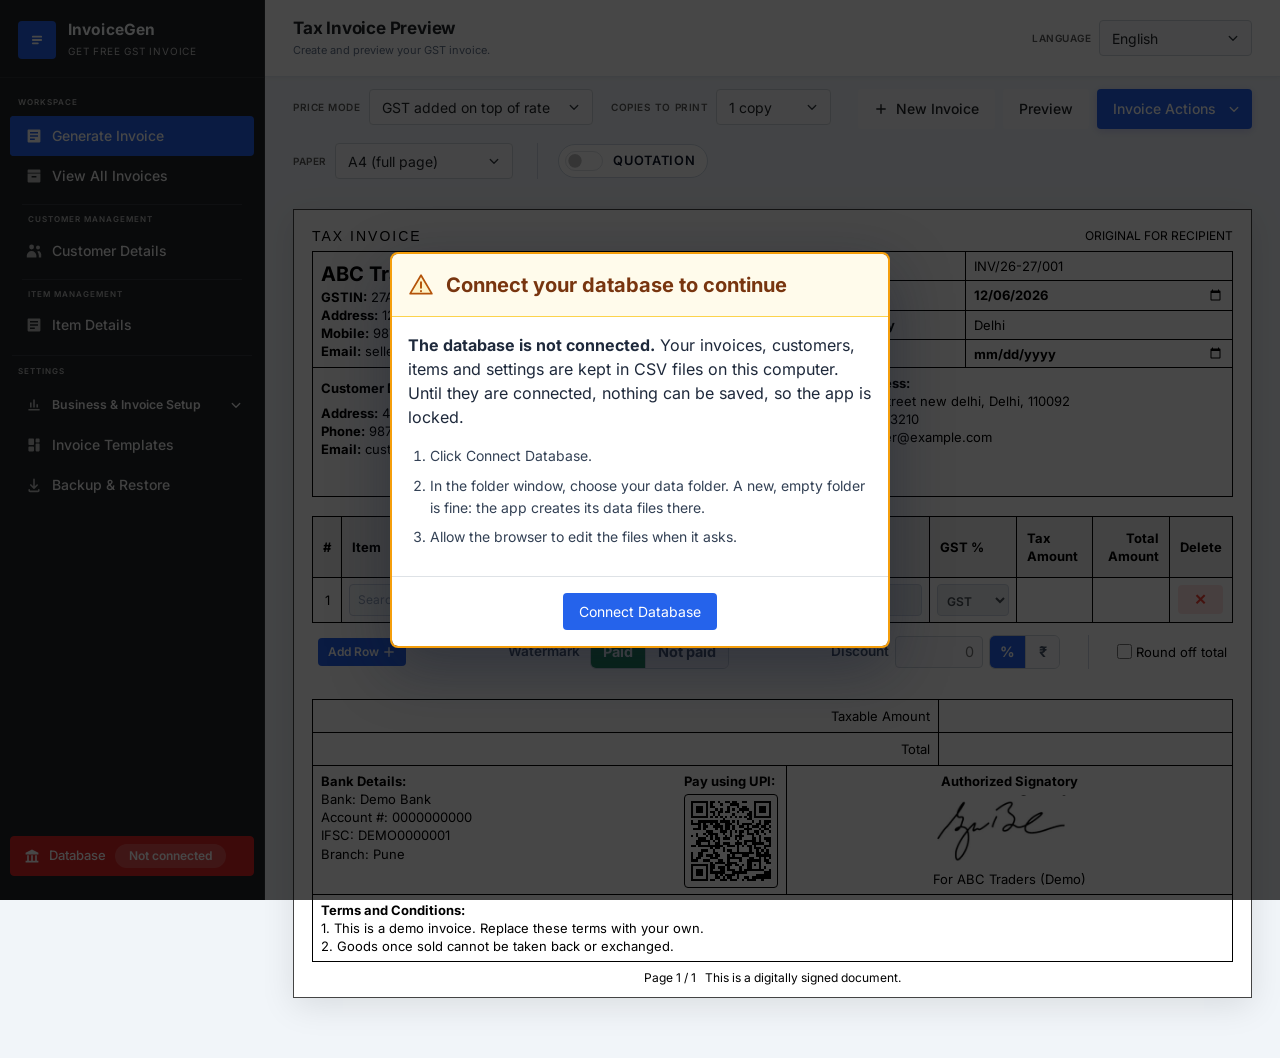
==== index.html @ 3db8ff2e "Connect Database creates the data files in a new empty folder A folder picked by the user may now be" ====
<!doctype html>
<html lang="en">

<head>
  <meta charset="utf-8">
  <meta name="viewport" content="width=device-width,initial-scale=1">
  <title>Invoice Generator</title>
  <meta name="description"
    content="Generate professional GST-compliant tax invoices instantly with UPI QR codes, bank details, and one-click PDF export.">
  <link rel="manifest" href="manifest.webmanifest">
  <meta name="theme-color" content="#2563eb">
  <link rel="icon" type="image/png" href="icons/icon-192.png">
  <link rel="apple-touch-icon" href="icons/icon-180.png">
  <link href="fonts/fonts.css" rel="stylesheet">
  <link href="lib/bootstrap.min.css" rel="stylesheet">
  <link href="style.css" rel="stylesheet">
</head>

<body>

  <!-- ===================== SIDEBAR ===================== -->
  <aside class="sidebar no-print" id="sidebar">

    <div class="sidebar-brand">
      <div class="brand-icon">
        <svg width="20" height="20" viewBox="0 0 24 24" fill="none">
          <path d="M7 8h10M7 12h10M7 16h6" stroke="#fff" stroke-width="2.2" stroke-linecap="round" />
        </svg>
      </div>
      <div>
        <div class="brand-name">InvoiceGen</div>
        <div class="brand-sub">Get Free GST Invoice</div>
      </div>
    </div>

    <div class="sidebar-section-label">Workspace</div>
    <nav class="sidebar-nav" aria-label="Workspace pages">
      <button class="nav-item" data-page="generate" id="nav-generate">
        <svg class="nav-icon-svg" viewBox="0 0 20 20" fill="currentColor" aria-hidden="true">
          <path d="M3 2h14a1 1 0 011 1v14a1 1 0 01-1 1H3a1 1 0 01-1-1V3a1 1 0 011-1zm2 3v2h10V5H5zm0 4v2h10V9H5zm0 4v2h6v-2H5z" />
        </svg>
        Generate Invoice
      </button>
      <button class="nav-item" data-page="invoiceArchive" id="nav-invoice-archive">
        <svg class="nav-icon-svg" viewBox="0 0 20 20" fill="currentColor" aria-hidden="true">
          <path d="M3 2h14a1 1 0 011 1v3H2V3a1 1 0 011-1zm-1 5h16v10a1 1 0 01-1 1H3a1 1 0 01-1-1V7zm5 3v2h6v-2H7z" />
        </svg>
        View All Invoices
      </button>
      <div class="sidebar-group-label">Customer Management</div>
      <button class="nav-item" data-edit="customerDirectory" id="nav-customer-directory">
        <svg class="nav-icon-svg" viewBox="0 0 20 20" fill="currentColor">
          <path d="M7 2a3 3 0 100 6 3 3 0 000-6zM1 16a6 6 0 1112 0v2H1v-2zm14-8a2.5 2.5 0 100-5 2.5 2.5 0 000 5zm1.5 2c-.9 0-1.73.25-2.43.68A7.9 7.9 0 0116 16v2h3v-2a6 6 0 00-2.5-6z" />
        </svg>
        Customer Details
      </button>
      <div class="sidebar-group-label">Item Management</div>
      <button class="nav-item" data-edit="itemDirectory" id="nav-item-directory">
        <svg class="nav-icon-svg" viewBox="0 0 20 20" fill="currentColor">
          <path d="M3 2h14a1 1 0 011 1v14a1 1 0 01-1 1H3a1 1 0 01-1-1V3a1 1 0 011-1zm2 3v2h10V5H5zm0 4v2h10V9H5zm0 4v2h6v-2H5z" />
        </svg>
        Item Details
      </button>
    </nav>

    <div class="sidebar-section-label">Settings</div>
    <nav class="sidebar-nav sidebar-settings-nav" aria-label="Settings">
      <div>
        <button class="nav-item d-flex" type="button" data-bs-toggle="collapse" data-bs-target="#businessSetupSubmenu" aria-expanded="false" aria-controls="businessSetupSubmenu">
          <svg class="nav-icon-svg" viewBox="0 0 20 20" fill="currentColor" aria-hidden="true">
            <path d="M3 17h14v-2H3v2zm2-4h2V7H5v6zm4 0h2V3H9v10zm4 0h2V9h-2v4z" />
          </svg>
          <span class="small fw-semibold text-nowrap">Business &amp; Invoice Setup</span>
          <svg class="ms-auto" width="16" height="16" viewBox="0 0 16 16" aria-hidden="true">
            <path d="m3 6 5 5 5-5" fill="none" stroke="currentColor" stroke-linecap="round" stroke-linejoin="round" stroke-width="1.7" />
          </svg>
        </button>
        <div class="collapse ms-3 border-start border-secondary ps-2" id="businessSetupSubmenu">
          <button class="nav-item" data-edit="seller" id="nav-seller">
            <svg class="nav-icon-svg" viewBox="0 0 20 20" fill="currentColor" aria-hidden="true">
              <path fill-rule="evenodd" d="M4 4a2 2 0 012-2h8a2 2 0 012 2v12a1 1 0 01-1 1H5a1 1 0 01-1-1V4zm3 1h2v2H7V5zm2 4H7v2h2V9zm2-4h2v2h-2V5zm2 4h-2v2h2V9z" clip-rule="evenodd" />
            </svg>
            Seller Info
          </button>
          <button class="nav-item" data-edit="meta" id="nav-meta">
            <svg class="nav-icon-svg" viewBox="0 0 20 20" fill="currentColor" aria-hidden="true">
              <path fill-rule="evenodd" d="M6 2a1 1 0 00-1 1v1H4a2 2 0 00-2 2v10a2 2 0 002 2h12a2 2 0 002-2V6a2 2 0 00-2-2h-1V3a1 1 0 10-2 0v1H7V3a1 1 0 00-1-1zm0 5a1 1 0 000 2h8a1 1 0 100-2H6z" clip-rule="evenodd" />
            </svg>
            Invoice Details
          </button>
          <button class="nav-item" data-edit="bank" id="nav-bank">
            <svg class="nav-icon-svg" viewBox="0 0 20 20" fill="currentColor" aria-hidden="true">
              <path d="M4 4a2 2 0 00-2 2v1h16V6a2 2 0 00-2-2H4zM2 10h16v4a2 2 0 01-2 2H4a2 2 0 01-2-2v-4z" />
            </svg>
            Bank &amp; UPI
          </button>
          <button class="nav-item" data-edit="terms" id="nav-terms">
            <svg class="nav-icon-svg" viewBox="0 0 20 20" fill="currentColor" aria-hidden="true">
              <path fill-rule="evenodd" d="M4 4a2 2 0 012-2h4.586A2 2 0 0112 2.586L15.414 6A2 2 0 0116 7.414V16a2 2 0 01-2 2H6a2 2 0 01-2-2V4zm2 6a1 1 0 011-1h6a1 1 0 110 2H7a1 1 0 01-1-1zm1 3a1 1 0 100 2h6a1 1 0 100-2H7z" clip-rule="evenodd" />
            </svg>
            Terms &amp; Conditions
          </button>
          <button class="nav-item" data-edit="sign" id="nav-sign">
            <svg class="nav-icon-svg" viewBox="0 0 20 20" fill="currentColor" aria-hidden="true">
              <path d="M13.586 3.586a2 2 0 112.828 2.828l-.793.793-2.828-2.828.793-.793zM11.379 5.793L3 14.172V17h2.828l8.38-8.379-2.83-2.828z" />
            </svg>
            Signature
          </button>
        </div>
      </div>
      <button class="nav-item" data-edit="invoiceTemplates" id="nav-invoice-templates">
        <svg class="nav-icon-svg" viewBox="0 0 20 20" fill="currentColor" aria-hidden="true">
          <path d="M3 3a1 1 0 011-1h5a1 1 0 011 1v6a1 1 0 01-1 1H4a1 1 0 01-1-1V3zm9 0a1 1 0 011-1h3a1 1 0 011 1v3a1 1 0 01-1 1h-3a1 1 0 01-1-1V3zM3 13a1 1 0 011-1h5a1 1 0 011 1v4a1 1 0 01-1 1H4a1 1 0 01-1-1v-4zm9-4a1 1 0 011-1h3a1 1 0 011 1v8a1 1 0 01-1 1h-3a1 1 0 01-1-1V9z" />
        </svg>
        Invoice Templates
      </button>
      <button class="nav-item" data-edit="backup" id="nav-backup">
        <svg class="nav-icon-svg" viewBox="0 0 20 20" fill="currentColor" aria-hidden="true">
          <path d="M10 2a1 1 0 011 1v8.59l2.3-2.3a1 1 0 011.4 1.42l-4 4a1 1 0 01-1.4 0l-4-4a1 1 0 111.4-1.42L9 11.59V3a1 1 0 011-1zM4 15a1 1 0 011 1v1h10v-1a1 1 0 112 0v1a2 2 0 01-2 2H5a2 2 0 01-2-2v-1a1 1 0 011-1z" />
        </svg>
        Backup &amp; Restore
      </button>
    </nav>
    <div class="sidebar-settings">
      


    </div>

    <div class="sidebar-actions">
      <button class="action-btn action-secondary d-none" id="btnSetup" type="button">
        <svg width="16" height="16" viewBox="0 0 20 20" fill="currentColor" aria-hidden="true">
          <path d="M10 2a1 1 0 011 1v1.07a6.99 6.99 0 012.1.87l.76-.76a1 1 0 011.42 1.42l-.76.76c.4.63.7 1.34.87 2.1h1.07a1 1 0 110 2h-1.07a6.99 6.99 0 01-.87 2.1l.76.76a1 1 0 01-1.42 1.42l-.76-.76a6.99 6.99 0 01-2.1.87V16a1 1 0 11-2 0v-1.07a6.99 6.99 0 01-2.1-.87l-.76.76a1 1 0 01-1.42-1.42l.76-.76a6.99 6.99 0 01-.87-2.1H3a1 1 0 110-2h1.07a6.99 6.99 0 01.87-2.1l-.76-.76A1 1 0 015.6 4.26l.76.76a6.99 6.99 0 012.1-.87V3a1 1 0 011-1zm0 5a3 3 0 100 6 3 3 0 000-6z" />
        </svg>
        Business Setup
      </button>
      <div class="dropdown sidebar-db-dropdown">
        <button class="action-btn action-secondary sidebar-db-toggle dropdown-toggle" id="btnDatabaseMenu" type="button" data-bs-toggle="dropdown" aria-expanded="false">
          <svg width="16" height="16" viewBox="0 0 20 20" fill="currentColor" aria-hidden="true">
            <path d="M10 2 2 6v2h16V6l-8-4zm-6 7v7H2v2h16v-2h-2V9h-2v7h-3V9H9v7H6V9H4z" />
          </svg>
          Database
          <span class="db-state" id="dbStateLabel"><span id="dbStateText">Not connected</span></span>
        </button>
        <ul class="dropdown-menu sidebar-db-menu" aria-labelledby="btnDatabaseMenu">
          <li>
            <button class="dropdown-item db-item-connect" id="btnConnectAllCsv" type="button">
              <svg width="16" height="16" viewBox="0 0 20 20" fill="currentColor" aria-hidden="true">
                <path d="M10 2 2 6v2h16V6l-8-4zm-6 7v7H2v2h16v-2h-2V9h-2v7h-3V9H9v7H6V9H4z" />
              </svg>
              <span id="dbConnectLabel">Connect Database</span>
              <span class="db-item-badge db-badge-ok" id="dbConnectBadge" hidden>
                <svg width="12" height="12" viewBox="0 0 20 20" fill="none" stroke="currentColor" stroke-width="2.6" stroke-linecap="round" stroke-linejoin="round" aria-hidden="true"><path d="m4 10.5 4 4 8-9" /></svg>
                Connected
              </span>
            </button>
          </li>
          <li>
            <button class="dropdown-item db-item-disconnect" id="btnDisconnectDatabase" type="button">
              <svg width="16" height="16" viewBox="0 0 20 20" fill="currentColor" aria-hidden="true">
                <path d="M8 3a1 1 0 011-1h2a1 1 0 011 1v1h3a1 1 0 110 2h-1v9a3 3 0 01-3 3H8a3 3 0 01-3-3V6H4a1 1 0 110-2h4V3zm2 1h0v0zm-3 2v9a1 1 0 001 1h3a1 1 0 001-1V6H7zm2 2a1 1 0 012 0v5a1 1 0 11-2 0V8z" />
              </svg>
              <span id="dbDisconnectLabel">Database</span>
              <span class="db-item-badge db-badge-off" id="dbDisconnectBadge" hidden>Not connected</span>
            </button>
          </li>
        </ul>
      </div>
      <button class="action-btn action-secondary d-none" id="btnReset" type="button">
        <svg width="16" height="16" viewBox="0 0 20 20" fill="currentColor" aria-hidden="true">
          <path fill-rule="evenodd" d="M4 4a1 1 0 011.7-.7l1.1 1.1A7 7 0 1110 17a1 1 0 110-2 5 5 0 10-2.2-9.5l1.5 1.5A1 1 0 018.6 8.7H4.5a1 1 0 01-1-1V4z" clip-rule="evenodd" />
        </svg>
        Reset Invoice
      </button>
    </div>


  </aside>

  <div class="sidebar-backdrop no-print" id="sidebarBackdrop"></div>

  <!-- ===================== MAIN ===================== -->
  <div class="main-wrapper">

    <header class="topbar no-print">
      <div class="topbar-left">
        <button type="button" class="sidebar-toggle no-print" id="btnSidebarToggle" aria-label="Open menu" aria-controls="sidebar" aria-expanded="false">
          <svg width="22" height="22" viewBox="0 0 24 24" fill="none" aria-hidden="true"><path d="M4 7h16M4 12h16M4 17h16" stroke="currentColor" stroke-width="2" stroke-linecap="round" /></svg>
        </button>
        <h1 id="topbarTitle" class="topbar-title text-dark">Tax Invoice Preview</h1>
        <p id="topbarIntro" class="topbar-intro">Create and preview your GST invoice.</p>
      </div>

      <button type="button" class="btn btn-sm btn-outline-primary topbar-install-btn" id="btnInstallApp" hidden title="Install InvoiceGen as an app with a desktop icon. It also opens without internet.">Install app</button>

      <div class="setting-row topbar-setting topbar-lang-setting">
        <label class="setting-label" for="langSelect">Language</label>
        <select id="langSelect" class="setting-select" title="Language">
          <option value="en">English</option>
          <option value="hi">हिन्दी</option>
        </select>
      </div>
    </header>

    <div class="backup-reminder no-print" id="backupReminder" role="alert" hidden>
      <span id="backupReminderText"></span>
      <span class="backup-reminder-actions">
        <button type="button" class="btn btn-sm btn-light" data-backup-reminder-now>Back up now</button>
        <button type="button" class="btn btn-sm btn-link" data-backup-reminder-later>Remind me tomorrow</button>
      </span>
    </div>

    <div class="storage-warning no-print" id="storageWarning" role="alert" hidden>
      <strong>Your work could not be kept in this browser.</strong> Browser storage is full (a very large logo or signature is the usual cause), so what you see on screen will be lost if you refresh. Save the invoice to the database now, or use a smaller logo or signature.
    </div>

    <div class="invoice-body-actions no-print" id="invoiceBodyActions">
      <div class="invoice-body-settings">
        <div class="setting-row topbar-setting topbar-price-setting">
          <label class="setting-label" for="pm">Price Mode</label>
          <select id="pm" class="setting-select" title="Price mode">
            <option value="excl">GST added on top of rate</option>
            <option value="incl">GST includes in rate</option>
          </select>
        </div>
        <div class="setting-row topbar-setting topbar-copies-setting">
          <label class="setting-label" for="cp">Copies to Print</label>
          <select id="cp" class="setting-select" title="Copies to print">
            <option value="1">1 copy</option>
            <option value="2">2 copies</option>
            <option value="3">3 copies</option>
          </select>
        </div>
        <div class="setting-row topbar-setting topbar-copies-setting topbar-paper-setting">
          <label class="setting-label" for="paperSel">Paper</label>
          <select id="paperSel" class="setting-select" title="Paper size used when printing or saving this invoice as PDF"><option value="a4">A4 (full page)</option><option value="a4half">A4 half page</option><option value="a5">A5</option><option value="thermal80">Thermal 80 mm</option><option value="thermal58">Thermal 58 mm</option></select>
        </div>
        <div class="setting-row topbar-setting quote-toggle-setting">
          <div class="form-check form-switch quote-switch">
            <input class="form-check-input" type="checkbox" role="switch" id="quoteToggle">
            <label class="form-check-label setting-label" for="quoteToggle">Quotation</label>
          </div>
        </div>
      </div>
      <div class="invoice-body-buttons">
        <button id="btnNew" class="topbar-btn topbar-btn-secondary">
          <svg width="14" height="14" viewBox="0 0 20 20" fill="currentColor" aria-hidden="true">
            <path fill-rule="evenodd"
              d="M10 3a1 1 0 011 1v5h5a1 1 0 110 2h-5v5a1 1 0 11-2 0v-5H4a1 1 0 110-2h5V4a1 1 0 011-1z"
              clip-rule="evenodd" />
          </svg>
          New Invoice
        </button>
        <button id="btnPrintPreview" type="button" class="topbar-btn topbar-btn-secondary">Preview</button>
        <div class="dropdown">
          <button type="button" class="topbar-btn topbar-btn-primary dropdown-toggle" id="btnInvoiceActions" data-bs-toggle="dropdown" aria-expanded="false">
            Invoice Actions
          </button>
          <ul class="dropdown-menu dropdown-menu-end" aria-labelledby="btnInvoiceActions">
            <li><button type="button" class="dropdown-item" data-invoice-action="save-print">Save &amp; Print</button></li>
            <li><button type="button" class="dropdown-item" data-invoice-action="save-draft">Save as Draft</button></li>
          </ul>
        </div>
      </div>
    </div>
    <div id="invoiceSaveStatus" class="invoice-save-status no-print" role="status" aria-live="polite"></div>
    <div id="invoiceSaveToast" class="invoice-save-toast no-print" role="status" aria-live="polite" aria-atomic="true" hidden></div>

    <main id="sheets"></main>
    <main id="dashboardPage" hidden>
      <div id="edBody" class="dashboard-page-body"></div>
    </main>

  </div>

  <div class="customer-drawer-backdrop no-print" id="customerDrawerBackdrop" hidden></div>
  <aside class="customer-drawer no-print" id="customerDrawer" role="dialog" aria-modal="true" aria-labelledby="customerDrawerTitle" aria-hidden="true" inert>
    <form id="invoiceCustomerForm" class="customer-drawer-form">
      <header class="customer-drawer-header">
        <div>
          <h2 id="customerDrawerTitle">Customer details</h2>
          <p id="customerDrawerIntro">Changes apply to this invoice only. The customer CSV will not be changed.</p>
        </div>
        <button type="button" class="btn-close" data-customer-drawer-close aria-label="Close"></button>
      </header>
      <div class="customer-drawer-body">
        <label class="customer-drawer-field">Customer name<input class="form-control" name="name" required maxlength="200" autocomplete="organization" placeholder="Enter customer name"></label>
        <label class="customer-drawer-field">GSTIN<input class="form-control" name="gstin" maxlength="30" placeholder="Enter GSTIN (optional)"><span class="gstin-hint d-block" data-gstin-hint></span></label>
        <label class="customer-drawer-field">Billing phone<input class="form-control" name="phone" type="tel" maxlength="50" autocomplete="tel" placeholder="Enter phone number"></label>
        <label class="customer-drawer-field">Billing email<input class="form-control" name="email" type="email" maxlength="254" autocomplete="email" placeholder="Enter email address"></label>
        <label class="customer-drawer-field">Billing address<textarea class="form-control" name="billing" rows="3" required maxlength="500" autocomplete="street-address" placeholder="Enter billing address"></textarea></label>
        <label class="form-check customer-drawer-same">
          <input class="form-check-input" type="checkbox" name="shipSame">
          <span class="form-check-label">Shipping address is same as billing</span>
        </label>
        <div class="customer-drawer-shipping" data-customer-shipping>
          <label class="customer-drawer-field">Shipping address<textarea class="form-control" name="shipping" rows="3" maxlength="500" placeholder="Enter shipping address"></textarea></label>
          <label class="customer-drawer-field">Shipping phone<input class="form-control" name="shippingPhone" type="tel" maxlength="50" placeholder="Enter shipping phone number"></label>
          <label class="customer-drawer-field">Shipping email<input class="form-control" name="shippingEmail" type="email" maxlength="254" placeholder="Enter shipping email address"></label>
        </div>
        <div class="customer-drawer-error" id="customerDrawerError" role="alert" hidden></div>
      </div>
      <footer class="customer-drawer-footer">
        <button type="button" class="btn btn-outline-secondary" data-customer-drawer-close>Cancel</button>
        <button type="submit" class="btn btn-primary" id="customerDrawerSubmit">Save to invoice</button>
      </footer>
    </form>
  </aside>

  <div class="customer-drawer-backdrop no-print" id="directoryDrawerBackdrop" data-directory-drawer-close hidden></div>
  <aside class="customer-drawer no-print" id="directoryDrawer" role="dialog" aria-modal="true" aria-labelledby="directoryDrawerTitle" aria-hidden="true" inert>
    <form id="directoryDrawerForm" class="customer-drawer-form">
      <header class="customer-drawer-header">
        <div>
          <h2 id="directoryDrawerTitle">Edit details</h2>
          <p id="directoryDrawerIntro">Changes will be saved to the connected CSV file.</p>
        </div>
        <button type="button" class="btn-close" data-directory-drawer-close aria-label="Close"></button>
      </header>
      <div class="customer-drawer-body">
        <div id="directoryDrawerFields"></div>
        <div class="customer-drawer-error" id="directoryDrawerError" role="alert" hidden></div>
      </div>
      <footer class="customer-drawer-footer">
        <button type="button" class="btn btn-outline-secondary" data-directory-drawer-close>Cancel</button>
        <button type="submit" class="btn btn-primary" id="directoryDrawerSubmit">Save changes</button>
      </footer>
    </form>
  </aside>

  <div class="customer-drawer-backdrop no-print" id="templateDrawerBackdrop" hidden></div>
  <aside class="customer-drawer template-drawer no-print" id="templateDrawer" role="dialog" aria-modal="true" aria-labelledby="templateDrawerTitle" aria-hidden="true" inert>
    <div class="customer-drawer-form">
      <header class="customer-drawer-header">
        <div>
          <h2 id="templateDrawerTitle">Template</h2>
          <p id="templateDrawerIntro"></p>
        </div>
        <span class="badge text-bg-success align-self-center ms-auto me-3" id="templateDrawerBadge" hidden>Active</span>
        <button type="button" class="btn-close" data-template-drawer-close aria-label="Close"></button>
      </header>
      <div class="template-drawer-body">
        <div class="template-drawer-preview-col">
          <div class="template-drawer-stage"><div class="tpl-preview" id="templateDrawerPreview"></div></div>
        </div>
        <div class="template-drawer-options">
          <div class="template-opt-section">
            <div class="template-opt-label">Accent colour</div>
            <div class="accent-swatches">
              <button type="button" class="accent-swatch" data-tpl-accent="#000000" style="background:#000000" aria-label="Black" title="Black"></button>
              <button type="button" class="accent-swatch" data-tpl-accent="#2563eb" style="background:#2563eb" aria-label="Blue" title="Blue"></button>
              <button type="button" class="accent-swatch" data-tpl-accent="#0f766e" style="background:#0f766e" aria-label="Teal" title="Teal"></button>
              <button type="button" class="accent-swatch" data-tpl-accent="#7c3aed" style="background:#7c3aed" aria-label="Violet" title="Violet"></button>
              <button type="button" class="accent-swatch" data-tpl-accent="#be123c" style="background:#be123c" aria-label="Crimson" title="Crimson"></button>
              <button type="button" class="accent-swatch" data-tpl-accent="#c2410c" style="background:#c2410c" aria-label="Orange" title="Orange"></button>
              <label class="accent-custom" title="Pick any colour"><input type="color" data-tpl-opt="accent" aria-label="Custom accent colour"></label>
            </div>
          </div>
          <div class="template-opt-section">
            <label class="form-check form-switch template-compact-switch">
              <input class="form-check-input" type="checkbox" role="switch" data-tpl-opt="compact">
              <span class="form-check-label"><strong>Compact layout</strong><small>Smaller text and tighter spacing, so more items fit on a page.</small></span>
            </label>
          </div>
          <div class="template-opt-section template-opt-row">
            <label>Text size
              <select class="form-select form-select-sm" data-tpl-opt="fontSize">
                <option value="sm">Small</option>
                <option value="md">Normal</option>
                <option value="lg">Large</option>
              </select>
            </label>
            <label>Logo position
              <select class="form-select form-select-sm" data-tpl-opt="logoPosition">
                <option value="right">Right</option>
                <option value="left">Left</option>
              </select>
            </label>
          </div>
          <div class="template-opt-section template-opt-row template-paper-row">
            <label>Paper size (all templates)
              <select class="form-select form-select-sm" data-paper-default><option value="a4">A4 (full page)</option><option value="a4half">A4 half page</option><option value="a5">A5</option><option value="thermal80">Thermal 80 mm</option><option value="thermal58">Thermal 58 mm</option></select>
            </label>
            <p class="template-opt-note">Used when printing, saving as PDF or sharing. Thermal sizes print a compact receipt. You can still change it for a single invoice on the Generate Invoice page.</p>
          </div>
          <div class="template-opt-section">
            <div class="template-opt-label">Show on invoice</div>
            <label class="form-check"><input class="form-check-input" type="checkbox" data-tpl-opt="showLogo"><span class="form-check-label">Company logo</span></label>
            <label class="form-check"><input class="form-check-input" type="checkbox" data-tpl-opt="showBank"><span class="form-check-label">Bank details</span></label>
            <label class="form-check"><input class="form-check-input" type="checkbox" data-tpl-opt="showQr"><span class="form-check-label">UPI QR code</span></label>
            <label class="form-check"><input class="form-check-input" type="checkbox" data-tpl-opt="showSignature"><span class="form-check-label">Signature</span></label>
            <label class="form-check"><input class="form-check-input" type="checkbox" data-tpl-opt="showTerms"><span class="form-check-label">Terms &amp; conditions</span></label>
            <p class="template-opt-note">Invoice number, dates, GSTIN, HSN, tax breakup and place of supply always stay on the invoice.</p>
          </div>
          <button type="button" class="btn btn-sm btn-outline-secondary" data-tpl-reset>Reset styling</button>
        </div>
      </div>
      <footer class="customer-drawer-footer">
        <button type="button" class="btn btn-outline-secondary" data-template-drawer-close>Close</button>
        <button type="button" class="btn btn-primary" id="btnTemplateSetDefault">Use this template</button>
      </footer>
    </div>
  </aside>

  <div class="customer-drawer-backdrop no-print" id="customerDetailBackdrop" hidden></div>
  <aside class="customer-drawer item-detail-drawer customer-detail-drawer no-print" id="customerDetailDrawer" role="dialog" aria-modal="true" aria-labelledby="customerDetailTitle" aria-hidden="true" inert>
    <div class="customer-drawer-form">
      <header class="customer-drawer-header">
        <div>
          <h2 id="customerDetailTitle">Customer details</h2>
          <p id="customerDetailIntro"></p>
        </div>
        <button type="button" class="btn-close" data-customer-detail-close aria-label="Close"></button>
      </header>
      <div class="customer-drawer-body" id="customerDetailBody"></div>
      <footer class="customer-drawer-footer">
        <button type="button" class="btn btn-outline-secondary" data-customer-detail-edit>Edit customer</button>
        <button type="button" class="btn btn-primary" data-customer-detail-new>New invoice for this customer</button>
      </footer>
    </div>
  </aside>

  <div class="customer-drawer-backdrop no-print" id="itemDetailBackdrop" hidden></div>
  <aside class="customer-drawer item-detail-drawer no-print" id="itemDetailDrawer" role="dialog" aria-modal="true" aria-labelledby="itemDetailTitle" aria-hidden="true" inert>
    <div class="customer-drawer-form">
      <header class="customer-drawer-header">
        <div>
          <h2 id="itemDetailTitle">Item details</h2>
          <p id="itemDetailIntro"></p>
        </div>
        <button type="button" class="btn-close" data-item-detail-close aria-label="Close"></button>
      </header>
      <div class="customer-drawer-body" id="itemDetailBody"></div>
      <footer class="customer-drawer-footer">
        <button type="button" class="btn btn-outline-secondary" data-item-detail-close>Close</button>
        <button type="button" class="btn btn-primary" data-item-detail-edit>Edit item</button>
      </footer>
    </div>
  </aside>

  <div class="customer-drawer-backdrop no-print" id="invoicePreviewBackdrop" hidden></div>
  <aside class="customer-drawer invoice-preview-drawer no-print" id="invoicePreviewDrawer" role="dialog" aria-modal="true" aria-labelledby="invoicePreviewTitle" aria-describedby="invoicePreviewIntro" aria-hidden="true" inert>
    <div class="customer-drawer-form">
      <header class="customer-drawer-header">
        <div>
          <h2 id="invoicePreviewTitle">Invoice preview</h2>
          <p id="invoicePreviewIntro">Saved invoice details.</p>
        </div>
        <button type="button" class="btn-close" data-invoice-preview-close aria-label="Close invoice preview"></button>
      </header>
      <div class="customer-drawer-body invoice-preview-body">
        <div id="invoicePreviewSaveStatus" class="alert alert-danger mx-3 mt-3 mb-0" role="alert" hidden></div>
        <div id="archivePreviewSheets"></div>
      </div>
      <footer class="customer-drawer-footer invoice-preview-footer">
        <div id="invoicePreviewReadActions" class="invoice-preview-footer-actions">
          <button type="button" class="btn btn-outline-secondary" id="btnBackToInvoices">Back</button>
          <button type="button" class="btn btn-primary" id="btnEditArchivedInvoice">Edit</button>
          <button type="button" class="btn btn-primary" id="btnEditQuotation" hidden>Edit Quotation</button>
          <button type="button" class="btn btn-success" id="btnConvertQuotation" hidden>Convert to Invoice</button>
          <button type="button" class="btn btn-outline-primary" id="btnPrintArchivedInvoice">Print Invoice</button>
          <button type="button" class="btn btn-success" id="btnSavePrintDraftInvoice" hidden>Save &amp; Print Invoice</button>
        </div>
        <div id="invoicePreviewEditActions" class="invoice-preview-footer-actions" hidden>
          <button type="button" class="btn btn-outline-secondary" id="btnCancelArchivedEdit">Cancel Edit</button>
          <button type="button" class="btn btn-outline-primary" id="btnSaveDraftArchivedInvoice" hidden>Save Draft</button>
          <button type="button" class="btn btn-primary" id="btnSavePrintArchivedInvoice">Save &amp; Print Invoice</button>
        </div>
      </footer>
    </div>
  </aside>

  <div class="modal fade no-print database-gate" id="databaseGateModal" tabindex="-1" data-bs-backdrop="static" data-bs-keyboard="false" aria-labelledby="databaseGateTitle" aria-describedby="databaseGateMessage" aria-hidden="true">
    <div class="modal-dialog modal-dialog-centered">
      <div class="modal-content">
        <div class="modal-header database-gate-header">
          <svg width="26" height="26" viewBox="0 0 24 24" fill="none" aria-hidden="true"><path d="M12 3 2 20h20L12 3Z" fill="#fef3c7" stroke="#b45309" stroke-width="1.6" stroke-linejoin="round"/><path d="M12 9.5v5M12 17.6v.2" stroke="#b45309" stroke-width="1.8" stroke-linecap="round"/></svg>
          <h5 class="modal-title" id="databaseGateTitle">Connect your database to continue</h5>
        </div>
        <div class="modal-body">
          <p id="databaseGateMessage"><strong>The database is not connected.</strong> Your invoices, customers, items and settings are kept in CSV files on this computer. Until they are connected, nothing can be saved, so the app is locked.</p>
          <ol class="csv-help-steps">
            <li>Click Connect Database.</li>
            <li>In the folder window, choose your data folder. A new, empty folder is fine: the app creates its data files there.</li>
            <li>Allow the browser to edit the files when it asks.</li>
          </ol>
          <div class="database-gate-notice" id="databaseGateNotice" role="status" hidden></div>
          <div class="csv-help-error" id="databaseGateError" role="alert" hidden></div>
          <div class="csv-help-error" id="databaseGateUnsupported" role="alert" hidden>This browser cannot open the CSV folder. Open the app in the latest Chrome or Edge.</div>
        </div>
        <div class="modal-footer">
          <button type="button" class="btn btn-primary btn-lg" id="btnGateConnect">Connect Database</button>
        </div>
      </div>
    </div>
  </div>

  <div class="modal fade no-print" id="csvHelpModal" tabindex="-1" aria-labelledby="csvHelpTitle" aria-hidden="true">
    <div class="modal-dialog modal-dialog-centered">
      <div class="modal-content">
        <div class="modal-header">
          <h5 class="modal-title" id="csvHelpTitle">Choose the app’s CSV folder</h5>
          <button type="button" class="btn-close" data-bs-dismiss="modal" aria-label="Close"></button>
        </div>
        <div class="modal-body">
          <p id="csvHelpMessage">To save changes, connect the CSV file stored with this app.</p>
          <ol class="csv-help-steps">
            <li>In the folder picker, find the folder where you saved this invoice app. It is the folder that contains <code>index.html</code>.</li>
            <li>Open its <code>csv</code> subfolder.</li>
            <li id="csvHelpFinalStep">Select the <code>csv</code> folder. The app will automatically connect <code>customers.csv</code>.</li>
          </ol>
          <div class="csv-help-path">
            <span>Expected location</span>
            <code>folder containing index.html &gt; csv &gt; <span id="csvHelpPathFilename">customers.csv</span></code>
          </div>
          <div class="csv-help-error" id="csvHelpError" role="alert" hidden></div>
        </div>
        <div class="modal-footer">
          <button type="button" class="btn btn-outline-secondary" data-bs-dismiss="modal">Cancel</button>
          <button type="button" class="btn btn-primary" id="csvHelpChooseButton" data-csv-help-connect="customers">Choose CSV file</button>
        </div>
      </div>
    </div>
  </div>

  <div class="modal fade no-print" id="actionConfirmModal" tabindex="-1" aria-labelledby="actionConfirmTitle" aria-describedby="actionConfirmMessage" aria-hidden="true">
    <div class="modal-dialog modal-dialog-centered">
      <div class="modal-content">
        <div class="modal-header">
          <h5 class="modal-title" id="actionConfirmTitle">Confirm deletion</h5>
          <button type="button" class="btn-close" data-bs-dismiss="modal" aria-label="Close"></button>
        </div>
        <div class="modal-body" id="actionConfirmMessage"></div>
        <div class="modal-footer">
          <button type="button" class="btn btn-outline-secondary" data-bs-dismiss="modal">Cancel</button>
          <button type="button" class="btn btn-danger" id="btnConfirmAction">Delete</button>
        </div>
      </div>
    </div>
  </div>

  <div class="modal fade no-print" id="customerWhatsappModal" tabindex="-1" aria-labelledby="customerWhatsappTitle" aria-hidden="true">
    <div class="modal-dialog modal-dialog-centered modal-dialog-scrollable">
      <div class="modal-content">
        <div class="modal-header">
          <h5 class="modal-title" id="customerWhatsappTitle">Share on WhatsApp</h5>
          <button type="button" class="btn-close" data-bs-dismiss="modal" aria-label="Close"></button>
        </div>
        <div class="modal-body">
          <label class="form-label" for="waMessage">Message</label>
          <textarea class="form-control" id="waMessage" rows="4"></textarea>
          <div class="form-text mb-3">Use <code>{name}</code> for the customer's name and <code>{business}</code> for your business name.</div>
          <p class="small text-muted mb-2" id="waSummary"></p>
          <ul class="wa-recipients" id="waRecipients"></ul>
          <div class="form-text">WhatsApp opens one chat at a time, so press <strong>Send</strong> next to each customer.</div>
        </div>
        <div class="modal-footer">
          <button type="button" class="btn btn-outline-secondary" data-bs-dismiss="modal">Close</button>
        </div>
      </div>
    </div>
  </div>

  <div class="modal fade no-print" id="shareInvoiceModal" tabindex="-1" aria-labelledby="shareInvoiceTitle" aria-hidden="true">
    <div class="modal-dialog modal-dialog-centered modal-dialog-scrollable modal-lg">
      <div class="modal-content">
        <div class="modal-header">
          <h5 class="modal-title" id="shareInvoiceTitle">Share invoice</h5>
          <button type="button" class="btn-close" data-bs-dismiss="modal" aria-label="Close"></button>
        </div>
        <div class="modal-body">
          <p class="share-image-help">Copy the invoice as a picture, then paste it into the WhatsApp chat (or any app) with Ctrl+V.</p>
          <div class="share-image-loading" id="shareImageLoading"><span class="spinner-border spinner-border-sm" aria-hidden="true"></span> Preparing the invoice picture…</div>
          <div class="share-image-frame"><img id="shareImagePreview" alt="Invoice picture" hidden></div>
          <div class="share-image-status" id="shareImageStatus" role="status" hidden></div>
        </div>
        <div class="modal-footer">
          <button type="button" class="btn btn-outline-secondary" data-bs-dismiss="modal">Close</button>
          <button type="button" class="btn btn-primary" id="btnShareCopyImage" disabled>Copy as image</button>
        </div>
      </div>
    </div>
  </div>

  <div class="modal fade no-print" id="bulkItemModal" tabindex="-1" aria-labelledby="bulkItemTitle" aria-hidden="true">
    <div class="modal-dialog modal-dialog-centered">
      <div class="modal-content">
        <div class="modal-header">
          <h5 class="modal-title" id="bulkItemTitle">Change prices</h5>
          <button type="button" class="btn-close" data-bs-dismiss="modal" aria-label="Close"></button>
        </div>
        <div class="modal-body">
          <div id="bulkItemBody"></div>
          <div class="text-danger small mt-2" id="bulkItemError" role="alert"></div>
        </div>
        <div class="modal-footer">
          <button type="button" class="btn btn-outline-secondary" data-bs-dismiss="modal">Cancel</button>
          <button type="button" class="btn btn-primary" id="bulkItemApply">Apply changes</button>
        </div>
      </div>
    </div>
  </div>

  <div class="modal fade no-print" id="invoiceOverrideModal" tabindex="-1" aria-labelledby="invoiceOverrideTitle" aria-describedby="invoiceOverrideMessage" aria-hidden="true">
    <div class="modal-dialog modal-dialog-centered">
      <div class="modal-content">
        <div class="modal-header">
          <h5 class="modal-title" id="invoiceOverrideTitle">Override saved invoice?</h5>
          <button type="button" class="btn-close" data-bs-dismiss="modal" aria-label="Close"></button>
        </div>
        <div class="modal-body" id="invoiceOverrideMessage"></div>
        <div class="modal-footer">
          <button type="button" class="btn btn-outline-secondary" data-bs-dismiss="modal">No</button>
          <button type="button" class="btn btn-primary" id="btnConfirmInvoiceOverride">Yes, Override</button>
        </div>
      </div>
    </div>
  </div>

  <div class="modal fade no-print" id="resetConfirmModal" tabindex="-1" aria-labelledby="resetConfirmTitle" aria-hidden="true">
    <div class="modal-dialog modal-dialog-centered">
      <div class="modal-content">
        <div class="modal-header">
          <h5 class="modal-title" id="resetConfirmTitle">Reset invoice?</h5>
          <button type="button" class="btn-close" data-bs-dismiss="modal" aria-label="Close"></button>
        </div>
        <div class="modal-body">
          Your current invoice details will be replaced with the demo example.
        </div>
        <div class="modal-footer">
          <button type="button" class="btn btn-outline-secondary" data-bs-dismiss="modal">Cancel</button>
          <button type="button" class="btn btn-danger" id="btnConfirmReset">Reset Invoice</button>
        </div>
      </div>
    </div>
  </div>

  <div class="modal fade no-print" id="disconnectDatabaseModal" tabindex="-1" aria-labelledby="disconnectDatabaseTitle" aria-hidden="true">
    <div class="modal-dialog modal-dialog-centered">
      <div class="modal-content">
        <div class="modal-header">
          <h5 class="modal-title" id="disconnectDatabaseTitle">Disconnect database?</h5>
          <button type="button" class="btn-close" data-bs-dismiss="modal" aria-label="Close"></button>
        </div>
        <div class="modal-body">
          This disconnects the app from the CSV files. Your invoice and saved details will remain unchanged, and the CSV files will not be modified.
          <div class="clear-data-error" id="disconnectDatabaseError" role="alert" hidden></div>
        </div>
        <div class="modal-footer">
          <button type="button" class="btn btn-outline-secondary" data-bs-dismiss="modal">Cancel</button>
          <button type="button" class="btn btn-danger" id="btnConfirmDisconnectDatabase">Disconnect Database</button>
        </div>
      </div>
    </div>
  </div>

  <script src="lib/bootstrap.bundle.min.js"></script>
  <script src="lib/qrcode.min.js"></script>
  <script src="lib/html2pdf.bundle.min.js"></script>
  <script src="lib/jszip.min.js"></script>
  <script src="i18n.js"></script>
  <script src="folder-data.js"></script>
  <script src="app.js"></script>
</body>

</html>
---- fonts/fonts.css ----
/* Fonts stored with the app, so it looks the same without internet.
   Inter (English text) and Noto Sans Devanagari (Hindi), both under the SIL Open Font License (see OFL-*.txt).
   Each weight is split into small files that the browser loads only when a character needs them. */

/* ---------- Inter ---------- */
@font-face { font-family: 'Inter'; font-style: normal; font-weight: 400; font-display: swap; src: url('inter-latin-400.woff2') format('woff2'); unicode-range: U+0000-00FF, U+0131, U+0152-0153, U+02BB-02BC, U+02C6, U+02DA, U+02DC, U+0304, U+0308, U+0329, U+2000-206F, U+20AC, U+2122, U+2191, U+2193, U+2212, U+2215, U+FEFF, U+FFFD; }
@font-face { font-family: 'Inter'; font-style: normal; font-weight: 400; font-display: swap; src: url('inter-latin-ext-400.woff2') format('woff2'); unicode-range: U+0100-02BA, U+02BD-02C5, U+02C7-02CC, U+02CE-02D7, U+02DD-02FF, U+0304, U+0308, U+0329, U+1D00-1DBF, U+1E00-1E9F, U+1EF2-1EFF, U+2020, U+20A0-20AB, U+20AD-20C0, U+2113, U+2C60-2C7F, U+A720-A7FF; }
@font-face { font-family: 'Inter'; font-style: normal; font-weight: 500; font-display: swap; src: url('inter-latin-500.woff2') format('woff2'); unicode-range: U+0000-00FF, U+0131, U+0152-0153, U+02BB-02BC, U+02C6, U+02DA, U+02DC, U+0304, U+0308, U+0329, U+2000-206F, U+20AC, U+2122, U+2191, U+2193, U+2212, U+2215, U+FEFF, U+FFFD; }
@font-face { font-family: 'Inter'; font-style: normal; font-weight: 500; font-display: swap; src: url('inter-latin-ext-500.woff2') format('woff2'); unicode-range: U+0100-02BA, U+02BD-02C5, U+02C7-02CC, U+02CE-02D7, U+02DD-02FF, U+0304, U+0308, U+0329, U+1D00-1DBF, U+1E00-1E9F, U+1EF2-1EFF, U+2020, U+20A0-20AB, U+20AD-20C0, U+2113, U+2C60-2C7F, U+A720-A7FF; }
@font-face { font-family: 'Inter'; font-style: normal; font-weight: 600; font-display: swap; src: url('inter-latin-600.woff2') format('woff2'); unicode-range: U+0000-00FF, U+0131, U+0152-0153, U+02BB-02BC, U+02C6, U+02DA, U+02DC, U+0304, U+0308, U+0329, U+2000-206F, U+20AC, U+2122, U+2191, U+2193, U+2212, U+2215, U+FEFF, U+FFFD; }
@font-face { font-family: 'Inter'; font-style: normal; font-weight: 600; font-display: swap; src: url('inter-latin-ext-600.woff2') format('woff2'); unicode-range: U+0100-02BA, U+02BD-02C5, U+02C7-02CC, U+02CE-02D7, U+02DD-02FF, U+0304, U+0308, U+0329, U+1D00-1DBF, U+1E00-1E9F, U+1EF2-1EFF, U+2020, U+20A0-20AB, U+20AD-20C0, U+2113, U+2C60-2C7F, U+A720-A7FF; }
@font-face { font-family: 'Inter'; font-style: normal; font-weight: 700; font-display: swap; src: url('inter-latin-700.woff2') format('woff2'); unicode-range: U+0000-00FF, U+0131, U+0152-0153, U+02BB-02BC, U+02C6, U+02DA, U+02DC, U+0304, U+0308, U+0329, U+2000-206F, U+20AC, U+2122, U+2191, U+2193, U+2212, U+2215, U+FEFF, U+FFFD; }
@font-face { font-family: 'Inter'; font-style: normal; font-weight: 700; font-display: swap; src: url('inter-latin-ext-700.woff2') format('woff2'); unicode-range: U+0100-02BA, U+02BD-02C5, U+02C7-02CC, U+02CE-02D7, U+02DD-02FF, U+0304, U+0308, U+0329, U+1D00-1DBF, U+1E00-1E9F, U+1EF2-1EFF, U+2020, U+20A0-20AB, U+20AD-20C0, U+2113, U+2C60-2C7F, U+A720-A7FF; }

/* ---------- Noto Sans Devanagari (Hindi) ---------- */
@font-face { font-family: 'Noto Sans Devanagari'; font-style: normal; font-weight: 400; font-display: swap; src: url('noto-sans-devanagari-devanagari-400.woff2') format('woff2'); unicode-range: U+0900-097F, U+1CD0-1CF9, U+200C-200D, U+20A8, U+20B9, U+20F0, U+25CC, U+A830-A839, U+A8E0-A8FF, U+11B00-11B09; }
@font-face { font-family: 'Noto Sans Devanagari'; font-style: normal; font-weight: 400; font-display: swap; src: url('noto-sans-devanagari-latin-400.woff2') format('woff2'); unicode-range: U+0000-00FF, U+0131, U+0152-0153, U+02BB-02BC, U+02C6, U+02DA, U+02DC, U+0304, U+0308, U+0329, U+2000-206F, U+20AC, U+2122, U+2191, U+2193, U+2212, U+2215, U+FEFF, U+FFFD; }
@font-face { font-family: 'Noto Sans Devanagari'; font-style: normal; font-weight: 500; font-display: swap; src: url('noto-sans-devanagari-devanagari-500.woff2') format('woff2'); unicode-range: U+0900-097F, U+1CD0-1CF9, U+200C-200D, U+20A8, U+20B9, U+20F0, U+25CC, U+A830-A839, U+A8E0-A8FF, U+11B00-11B09; }
@font-face { font-family: 'Noto Sans Devanagari'; font-style: normal; font-weight: 500; font-display: swap; src: url('noto-sans-devanagari-latin-500.woff2') format('woff2'); unicode-range: U+0000-00FF, U+0131, U+0152-0153, U+02BB-02BC, U+02C6, U+02DA, U+02DC, U+0304, U+0308, U+0329, U+2000-206F, U+20AC, U+2122, U+2191, U+2193, U+2212, U+2215, U+FEFF, U+FFFD; }
@font-face { font-family: 'Noto Sans Devanagari'; font-style: normal; font-weight: 600; font-display: swap; src: url('noto-sans-devanagari-devanagari-600.woff2') format('woff2'); unicode-range: U+0900-097F, U+1CD0-1CF9, U+200C-200D, U+20A8, U+20B9, U+20F0, U+25CC, U+A830-A839, U+A8E0-A8FF, U+11B00-11B09; }
@font-face { font-family: 'Noto Sans Devanagari'; font-style: normal; font-weight: 600; font-display: swap; src: url('noto-sans-devanagari-latin-600.woff2') format('woff2'); unicode-range: U+0000-00FF, U+0131, U+0152-0153, U+02BB-02BC, U+02C6, U+02DA, U+02DC, U+0304, U+0308, U+0329, U+2000-206F, U+20AC, U+2122, U+2191, U+2193, U+2212, U+2215, U+FEFF, U+FFFD; }
@font-face { font-family: 'Noto Sans Devanagari'; font-style: normal; font-weight: 700; font-display: swap; src: url('noto-sans-devanagari-devanagari-700.woff2') format('woff2'); unicode-range: U+0900-097F, U+1CD0-1CF9, U+200C-200D, U+20A8, U+20B9, U+20F0, U+25CC, U+A830-A839, U+A8E0-A8FF, U+11B00-11B09; }
@font-face { font-family: 'Noto Sans Devanagari'; font-style: normal; font-weight: 700; font-display: swap; src: url('noto-sans-devanagari-latin-700.woff2') format('woff2'); unicode-range: U+0000-00FF, U+0131, U+0152-0153, U+02BB-02BC, U+02C6, U+02DA, U+02DC, U+0304, U+0308, U+0329, U+2000-206F, U+20AC, U+2122, U+2191, U+2193, U+2212, U+2215, U+FEFF, U+FFFD; }
---- style.css ----
/* ============================================================
   GST Invoice Generator — App Stylesheet
   ============================================================ */

:root {
  --sidebar-w: 265px;
  --topbar-h: 77px;

  /* Sidebar palette */
  --sb-bg: #0f172a;
  --sb-border: rgba(255, 255, 255, 0.07);
  --sb-text: #94a3b8;
  --sb-text-hover: #e2e8f0;
  --sb-text-active: #fff;
  --accent: #6366f1;
  --accent-hover: #4f46e5;
  --accent-glow: rgba(99, 102, 241, 0.35);
  --dropdown-arrow-size: 12px;
  --dropdown-arrow-inset: 12px;
  --dropdown-chevron: url("data:image/svg+xml,%3Csvg xmlns='http://www.w3.org/2000/svg' viewBox='0 0 16 16'%3E%3Cpath d='m3 6 5 5 5-5' fill='none' stroke='%23343a40' stroke-linecap='round' stroke-linejoin='round' stroke-width='1.7'/%3E%3C/svg%3E");
  --dropdown-chevron-light: url("data:image/svg+xml,%3Csvg xmlns='http://www.w3.org/2000/svg' viewBox='0 0 16 16'%3E%3Cpath d='m3 6 5 5 5-5' fill='none' stroke='%23ffffff' stroke-linecap='round' stroke-linejoin='round' stroke-width='1.7'/%3E%3C/svg%3E");

  /* Main palette */
  --main-bg: #f1f5f9;
}

*,
*::before,
*::after {
  box-sizing: border-box;
}

body {
  margin: 0;
  font-family: 'Inter', Arial, Helvetica, sans-serif;
  background: var(--main-bg);
  display: flex;
  min-height: 100vh;
  color: #1e293b;
}

/* ══════════════════════════════════════════
   SIDEBAR
   ══════════════════════════════════════════ */
.sidebar {
  width: var(--sidebar-w);
  position: fixed;
  inset: 0 auto 0 0;
  background: var(--sb-bg);
  display: flex;
  flex-direction: column;
  overflow-y: auto;
  overflow-x: hidden;
  z-index: 200;
  border-right: 1px solid var(--sb-border);
  scrollbar-width: thin;
  scrollbar-color: rgba(255, 255, 255, 0.08) transparent;
}

/* — Brand — */
.sidebar-brand {
  display: flex;
  align-items: center;
  gap: 12px;
  padding: 20px 18px 18px;
  border-bottom: 1px solid var(--sb-border);
  flex-shrink: 0;
}
.comp-name{
  font-size: 20px;
}
.brand-icon {
  width: 38px;
  height: 38px;
  background: linear-gradient(135deg, var(--accent), #818cf8);
  border-radius: 10px;
  display: flex;
  align-items: center;
  justify-content: center;
  flex-shrink: 0;
  box-shadow: 0 4px 14px rgba(99, 102, 241, 0.45);
}

.brand-icon svg {
  display: block;
}
.inword{
  font-weight: 900;
}
.brand-name {
  font-size: 15.5px;
  font-weight: 700;
  color: #f8fafc;
  letter-spacing: 0.1px;
  line-height: 1.25;
}

.brand-sub {
  font-size: 10px;
  color: #475569;
  text-transform: uppercase;
  letter-spacing: 0.8px;
  margin-top: 2px;
}

/* — Section labels — */
.sidebar-section-label {
  font-size: 8px;
  font-weight: 600;
  text-transform: uppercase;
  letter-spacing: 1px;
  color: #334155;
  padding: 18px 18px 6px;
  flex-shrink: 0;
}

/* — Nav items — */
.sidebar-nav {
  display: flex;
  flex-direction: column;
  gap: 1px;
  padding: 2px 10px;
  flex-shrink: 0;
}

.sidebar-group-label {
  padding: 13px 11px 5px;
  color: #64748b;
  font-size: 9px;
  font-weight: 700;
  letter-spacing: 0.75px;
  line-height: 1.3;
  text-transform: uppercase;
}

.nav-item {
  display: flex;
  align-items: center;
  gap: 10px;
  width: 100%;
  padding: 9px 11px;
  border: none;
  border-radius: 8px;
  background: transparent;
  color: var(--sb-text);
  font-size: 13.5px;
  font-family: inherit;
  font-weight: 500;
  cursor: pointer;
  text-align: left;
  transition: background 0.17s, color 0.17s, box-shadow 0.17s;
  line-height: 1;
}

.nav-item:hover {
  background: rgba(99, 102, 241, 0.13);
  color: var(--sb-text-hover);
}

.nav-item.active {
  background: rgba(99, 102, 241, 0.2);
  color: var(--sb-text-active);
  box-shadow: inset 3px 0 0 var(--accent);
}

.nav-icon-svg {
  width: 16px;
  height: 16px;
  flex-shrink: 0;
  opacity: 0.75;
}

.nav-item:hover .nav-icon-svg,
.nav-item.active .nav-icon-svg {
  opacity: 1;
}

/* — Settings — */
.sidebar-settings {
  padding: 2px 14px 6px;
  display: flex;
  flex-direction: column;
  gap: 12px;
  flex-shrink: 0;
}

.setting-row {
  display: flex;
  align-items: center;
  gap: 5px;
}

.setting-label {
  font-size: 10.5px;
  font-weight: 600;
  text-transform: uppercase;
      width: 160px;
  color: #475569;
}

.setting-select {
  background: rgba(255, 255, 255, 0.05);
 
 
  border-radius: 7px;
  padding: 7px 10px;
  font-size: 12.5px;
  font-family: inherit;
  width: 100%;
  cursor: pointer;
  outline: none;
  transition: border-color 0.15s, box-shadow 0.15s;
}

.setting-select:focus {
  border-color: var(--accent);
  box-shadow: 0 0 0 2px var(--accent-glow);
}



.setting-check {
  display: flex;
  align-items: center;
  gap: 9px;
}

.setting-check label {
  font-size: 13px;
  color: var(--sb-text);
  cursor: pointer;
  font-weight: 500;
  user-select: none;
}

.setting-checkbox {
  width: 15px;
  height: 15px;
  accent-color: var(--accent);
  cursor: pointer;
  flex-shrink: 0;
}

/* — Action buttons — */
.sidebar-actions {
  padding: 0 10px 24px;
  display: flex;
  flex-direction: column;
  gap: 5px;
  flex-shrink: 0;
}

.action-btn {
  display: flex;
  align-items: center;
  gap: 9px;
  width: 100%;
  padding: 9px 13px;
  border-radius: 8px;
  border: 1px solid transparent;
  font-family: inherit;
  font-size: 13px;
  font-weight: 500;
  cursor: pointer;
  transition: all 0.18s ease;
  text-align: left;
  line-height: 1.2;
}

.action-btn svg {
  flex-shrink: 0;
}

.action-primary {
  background: var(--accent);
  color: #fff;
  border-color: var(--accent);
  box-shadow: 0 2px 10px rgba(99, 102, 241, 0.28);
}

.action-primary:hover {
  background: var(--accent-hover);
  transform: translateY(-1px);
  box-shadow: 0 6px 18px rgba(99, 102, 241, 0.5);
}

.action-primary:active {
  transform: translateY(0);
}

.action-secondary {
  background: rgba(255, 255, 255, 0.05);
  color: var(--sb-text);
  border-color: rgba(255, 255, 255, 0.08);
}

.action-secondary:hover {
  background: rgba(255, 255, 255, 0.1);
  color: #e2e8f0;
  border-color: rgba(255, 255, 255, 0.15);
}

.action-danger {
  background: rgba(220, 38, 38, 0.08);
  color: #dc2626;
  border-color: rgba(220, 38, 38, 0.18);
}

.action-danger:hover {
  background: rgba(220, 38, 38, 0.18);
  color: #dc2626;
}

/* ══════════════════════════════════════════
   MAIN WRAPPER
   ══════════════════════════════════════════ */
.main-wrapper {
  margin-left: var(--sidebar-w);
  flex: 1;
  display: flex;
  flex-direction: column;
  min-width: 0;
  min-height: 100vh;
}

#sheets[hidden],
#dashboardPage[hidden] {
  display: none !important;
}

#dashboardPage {
  flex: 1;
  width: 100%;
  min-width: 0;
  padding: 30px 30px ;
}

.dashboard-page-header {
  display: flex;
  align-items: flex-start;
  justify-content: space-between;
  gap: 28px;
  
  margin: 0 auto 24px;
}

.dashboard-page-heading {
  flex: 1 1 auto;
  min-width: 0;
  padding-top: 4px;
}

.dashboard-csv-tools {
  flex: 0 1 440px;
  width: min(100%, 440px);
  min-width: 0;
  margin-left: auto;
  padding-top: 8px;
}

.dashboard-csv-tools:empty {
  display: none;
}

.dashboard-csv-tools .csv-connection-status {
  width: 100%;
  flex: initial;
  max-width: none;
  margin: 0;
  padding: 12px 14px;
  border-radius: 10px;
  box-shadow: 0 4px 14px rgba(15, 23, 42, 0.04);
  font-size: 13px;
  line-height: 1.45;
  text-align: left;
}

.dashboard-csv-import {
  margin: 0 auto 24px;
}

.dashboard-csv-import:empty {
  display: none;
}

.dashboard-import-toolbar {
  display: flex;
  justify-content: flex-end;
  margin: 0 auto 12px;
}

.dashboard-import-toolbar[hidden],
.dashboard-csv-import[hidden] {
  display: none;
}

.dashboard-eyebrow {
  margin-bottom: 8px;
  color: #6366f1;
  font-size: 10px;
  font-weight: 700;
  letter-spacing: 1.2px;
}

.dashboard-page-title {
  margin: 0;
  color: #0f172a;
  font-size: clamp(24px, 3vw, 32px);
  font-weight: 700;
  letter-spacing: -0.7px;
}

.dashboard-page-intro {
  max-width: 720px;
  margin: 8px 0 0;
  color: #64748b;
  font-size: 14px;
  line-height: 1.6;
}

.dashboard-page-body {
  
  min-width: 0;
  margin: 0 auto;
}

.dashboard-card {
  min-width: 0;
  padding: clamp(18px, 3vw, 15px);
  border: 1px solid #e2e8f0;
  border-radius: 14px;
  background: #fff;
  box-shadow: 0 8px 28px rgba(15, 23, 42, 0.045);
}

.setup-wizard-page {
  max-width: 760px;
}

/* — Top bar — */
.topbar {
  min-height: var(--topbar-h);
  background: #fff;
  border-bottom: 1px solid #e2e8f0;
  display: grid;
  grid-template-columns: minmax(0, 1fr) minmax(280px, 360px);
  align-items: center;
  padding: 12px 28px;
  position: sticky;
  top: 0;
  z-index: 100;
  box-shadow: 0 1px 4px rgba(0, 0, 0, 0.05);
  gap: 12px;
}

.topbar-left {
  display: flex;
  flex-direction: column;
  align-items: flex-start;
  justify-self: start;
  min-width: 0;
  gap: 2px;
}

.topbar-intro {
  max-width: 560px;
  margin: 2px 0 0;
  color: #64748b;
  font-size: 11px;
  line-height: 1.35;
}

body.dashboard-mode .invoice-body-actions {
  display: none;
}

body.dashboard-mode .topbar-actions {
  width: 100%;
}

.topbar-actions .csv-connection-status {
  width: 100%;
  max-width: 360px;
  margin: 0;
  padding: 10px 14px;
  font-size: 13px;
  line-height: 1.45;
  overflow-wrap: anywhere;
}

.topbar-center {
  display: flex;
  align-items: center;
  gap: 18px;
  justify-self: center;
}

.topbar-setting {
  display: flex;
  align-items: center;
  width: auto;
  min-width: 0;
  gap: 8px;
  flex: 0 0 auto;
}

.topbar-setting .setting-label {
  width: auto;
  flex: 0 0 auto;
  white-space: nowrap;
  color: #64748b;
  font-size: 9px;
  letter-spacing: 0.55px;
}

.topbar-setting .setting-select {
  height: 36px;
  width: auto;
  min-width: 0;
  flex: 1 1 auto;
  padding: 6px 36px 6px 12px;
  border: 1px solid #ced4da;
  border-radius: 4px;
  color: #212529;
  background-color: #f7f7f9;
  background-image: var(--dropdown-chevron);
  background-repeat: no-repeat;
  background-position: right var(--dropdown-arrow-inset) center;
  background-size: var(--dropdown-arrow-size) var(--dropdown-arrow-size);
  appearance: none;
  font-size: 14px;
  font-family: inherit;
  line-height: 1.5;
}

.topbar-setting .setting-select:hover {
  background-color: #f1f1f1;
}

.topbar-setting .setting-select:focus {
  border-color: #86b7fe;
  background-color: #fff;
  box-shadow: 0 0 0 0.2rem rgba(37, 99, 235, 0.18);
  outline: 0;
}

.topbar-price-setting {
  width: 300px;
}

.topbar-copies-setting {
  width: 200px;
}

.topbar-title {
  font-size: 17px;
  font-weight: 700;
  color: #0f172a;
  margin: 0;
  letter-spacing: -0.2px;
}

.topbar-badge {
  display: inline-flex;
  align-items: center;
  padding: 3px 10px;
  background: rgba(99, 102, 241, 0.1);
  color: var(--accent);
  border-radius: 20px;
  font-size: 11px;
  font-weight: 600;
  letter-spacing: 0.2px;
}

.topbar-hint {
  margin-left: auto;
  font-size: 12px;
  color: #94a3b8;
  display: flex;
  align-items: center;
}

/* — Topbar action buttons — */
.topbar-actions {
  display: flex;
  align-items: center;
  gap: 6px;
  flex-wrap: nowrap;
  justify-self: end;
}

.invoice-body-actions {
  display: flex;
  justify-content: space-between;
  align-items: flex-start;
  gap: 8px;
  padding: 12px 28px 0;
}

.invoice-body-settings {
  display: flex;
  align-items: center;
  flex-wrap: wrap;
  gap: 18px;
}

.invoice-body-settings .topbar-price-setting {
  width: 300px;
}

.invoice-body-settings .topbar-copies-setting {
  width: 220px;
}

.invoice-body-buttons {
  display: flex;
  align-items: center;
  gap: 8px;
  margin-left: auto;
}

.invoice-save-status {
  min-height: 0;
  padding: 0 28px;
  font-size: 13px;
}

.invoice-save-status:not(:empty) {
  padding-top: 6px;
}

.invoice-save-toast {
  position: fixed;
  top: 20px;
  right: 24px;
  z-index: 1300;
  max-width: min(420px, calc(100vw - 32px));
  padding: 14px 18px;
  border: 1px solid #bbf7d0;
  border-radius: 10px;
  background: #f0fdf4;
  color: #15803d;
  box-shadow: 0 8px 24px rgba(15, 23, 42, 0.16);
  font-size: 14px;
  line-height: 1.45;
  opacity: 0;
  transform: translateY(-8px);
  transition: opacity 180ms ease, transform 180ms ease;
}

.invoice-save-toast.is-visible {
  opacity: 1;
  transform: translateY(0);
}

.invoice-save-toast[hidden] {
  display: none;
}

.archive-tabs {
  display: flex;
  gap: 4px;
  margin-bottom: 20px;
  border-bottom: 1px solid #dee2e6;
}

.archive-tab {
  display: inline-flex;
  align-items: center;
  gap: 8px;
  padding: 10px 18px;
  margin-bottom: -1px;
  background: transparent;
  border: 0;
  border-bottom: 3px solid transparent;
  border-radius: 6px 6px 0 0;
  color: #64748b;
  font-weight: 600;
  font-size: 0.925rem;
  cursor: pointer;
  transition: color 0.15s, background-color 0.15s, border-color 0.15s;
}

.archive-tab:hover {
  color: var(--accent);
  background: rgba(37, 99, 235, 0.06);
}

.archive-tab:focus-visible {
  outline: 2px solid var(--accent);
  outline-offset: -2px;
}

.archive-tab.is-active {
  color: var(--accent);
  background: rgba(37, 99, 235, 0.08);
  border-bottom-color: var(--accent);
}

.archive-tab-count {
  min-width: 22px;
  padding: 1px 7px;
  border-radius: 999px;
  background: #e2e8f0;
  color: #475569;
  font-size: 0.75rem;
  font-weight: 700;
  line-height: 1.5;
  text-align: center;
}

.archive-tab.is-active .archive-tab-count {
  background: var(--accent);
  color: #fff;
}

@media (max-width: 575px) {
  .archive-tab {
    flex: 1;
    justify-content: center;
    padding: 10px 8px;
  }
}

.invoice-archive-heading {
  display: flex;
  align-items: center;
  justify-content: space-between;
  gap: 16px;
  margin-bottom: 16px;
}

.invoice-archive-search-control {
  flex: 0 1 320px;
}

.invoice-archive-table {
  min-width: 0;
}

.invoice-archive-table .invoice-row-number-column {
  width: 5%;
}

.invoice-archive-table .invoice-number-column {
  width: 13%;
}

.invoice-archive-table .invoice-customer-column {
  width: 35%;
}

.invoice-archive-table .invoice-total-column {
  width: 15%;
}

.invoice-archive-table .invoice-date-column {
  width: 15%;
}

.invoice-archive-table .invoice-actions-column {
  width: 17%;
}

.invoice-archive-table td.invoice-number-cell,
.invoice-archive-table td.invoice-date-cell {
  overflow-wrap: anywhere;
}

.customer-directory-table.invoice-archive-table td.directory-row-actions {
  width: 17%;
  white-space: normal;
}

.invoice-archive-actions {
  display: flex;
  width: 100%;
  min-width: 0;
  flex-wrap: nowrap;
  align-items: center;
  gap: 4px;
}

.customer-directory-table.invoice-archive-table .directory-row-actions .btn {
  flex: 0 0 auto;
  margin: 0;
  white-space: nowrap;
}

.invoice-preview-body {
  padding: 0;
  overflow: auto;
  background: #fff;
}

#archivePreviewSheets {
  width: 100%;
}

.invoice-preview-drawer #archivePreviewSheets .sheet {
  width: 100%;
  min-height: 277mm;
  margin: 0;
      padding: 15px 18px;
  border: 1px solid #444;
  box-shadow: none;
  display: flex;
  flex-direction: column;
}

.invoice-preview-drawer #archivePreviewSheets .top {
  margin-top: 0;
}

.invoice-preview-drawer #archivePreviewSheets .sellerrow > .cell + .cell {
  border-left: 1.5px solid #000 !important;
}

.invoice-preview-drawer #archivePreviewSheets .sellerrow .meta.sec {
  padding-top: 0;
}

.invoice-preview-drawer:not(.is-editing) #archivePreviewSheets .no-print {
  display: none !important;
}

.invoice-preview-drawer:not(.is-editing) #archivePreviewSheets .inv-date-text,
.invoice-preview-drawer:not(.is-editing) #archivePreviewSheets .cust-heading,
.invoice-preview-drawer:not(.is-editing) #archivePreviewSheets .cust-name-print,
.invoice-preview-drawer:not(.is-editing) #archivePreviewSheets .print-only-text {
  display: inline !important;
}

.invoice-preview-drawer:not(.is-editing) #archivePreviewSheets .cust-header {
  display: inline;
}

.invoice-preview-drawer:not(.is-editing) #archivePreviewSheets .print-only-th,
.invoice-preview-drawer:not(.is-editing) #archivePreviewSheets .print-only-td {
  display: table-cell !important;
}

.invoice-preview-drawer:not(.is-editing) #archivePreviewSheets .items th {
  padding: 2px 7px !important;
}

.invoice-preview-drawer:not(.is-editing) #archivePreviewSheets .items tbody td {
  padding: 2px 7px;
  box-sizing: border-box;
}

.invoice-preview-drawer:not(.is-editing) #archivePreviewSheets .print-only-totals {
  display: table !important;
  width: 100%;
  table-layout: fixed;
  border-collapse: collapse;
  margin-top: -1.5px;
}

.invoice-preview-drawer #archivePreviewSheets .invoice-summary {
  margin-top: auto;
}

.invoice-preview-drawer:not(.is-editing) #archivePreviewSheets .print-only-totals td {
  padding: 7px 8px;
  border: 1.5px solid #000;
}

.invoice-preview-drawer:not(.is-editing) #archivePreviewSheets .print-only-totals td:first-child {
  text-align: right;
}

.invoice-preview-drawer:not(.is-editing) #archivePreviewSheets .print-only-totals td + td {
  border-left: 1.5px solid #000;
}

.invoice-preview-footer {
  justify-content: flex-end;
  padding: 14px 22px;
}

.invoice-preview-footer-actions {
  display: flex;
  justify-content: flex-end;
  gap: 8px;
}

.invoice-preview-footer-actions[hidden] {
  display: none !important;
}

body.dashboard-mode #invoiceSaveStatus {
  display: none;
}

body.invoice-preview-editing #customerDrawerBackdrop {
  z-index: 1210;
}

body.invoice-preview-editing #customerDrawer {
  z-index: 1211;
}

body.invoice-preview-editing .modal-backdrop {
  z-index: 1250;
}

body.invoice-preview-editing .modal {
  z-index: 1255;
}

.customer-drawer-body.invoice-preview-body {
  padding: 0;
}

@media (max-width: 700px) {
  .customer-drawer.invoice-preview-drawer {
    left: 0;
  }

  .invoice-preview-drawer #archivePreviewSheets .sheet {
    width: 100%;
    min-width: 680px;
  }
}

@media (max-width: 900px) {
  .invoice-archive-actions {
    flex-wrap: wrap;
  }
}

@media (max-width: 1200px) {
  .topbar {
    padding: 12px 16px;
    gap: 8px;
  }

  .topbar-title {
    font-size: 15px;
    white-space: nowrap;
  }

  .invoice-body-settings {
    gap: 10px;
  }

  .invoice-body-settings .topbar-price-setting {
    width: 300px;
  }

  .invoice-body-settings .topbar-copies-setting {
    width: 205px;
  }

  .invoice-body-actions {
    padding-right: 16px;
    padding-left: 16px;
  }

  .invoice-body-buttons {
    gap: 4px;
  }

  .invoice-body-buttons .topbar-btn {
    padding: 5px 8px;
    font-size: 10.5px;
  }
}

@media (max-width: 760px) {
  .topbar {
    grid-template-columns: minmax(0, 1fr) minmax(200px, 300px);
    padding: 10px 12px;
  }

  .topbar-actions .csv-connection-status {
    padding: 8px 10px;
    font-size: 11px;
  }

  .invoice-body-actions {
    flex-wrap: wrap;
    padding-right: 12px;
    padding-left: 12px;
  }

  .invoice-body-settings {
    width: 100%;
    gap: 8px;
  }

  .invoice-body-settings .topbar-price-setting,
  .invoice-body-settings .topbar-copies-setting {
    width: auto;
    flex: 1 1 220px;
  }

  .invoice-body-buttons {
    margin-left: auto;
  }

  .invoice-archive-heading {
    align-items: stretch;
    flex-direction: column;
  }

  .invoice-archive-search-control {
    flex-basis: auto;
    width: 100%;
  }
}

.topbar-btn {
  display: inline-flex;
  align-items: center;
  gap: 6px;
  padding: 7px 13px;
  border-radius: 7px;
  border: 1px solid transparent;
  font-family: inherit;
  font-size: 12.5px;
  font-weight: 500;
  cursor: pointer;
  white-space: nowrap;
  transition: all 0.17s ease;
  line-height: 1.2;
}

.topbar-btn svg {
  flex-shrink: 0;
}

.topbar-btn-primary {
  background: var(--accent);
  color: #fff;
  border-color: var(--accent);
  box-shadow: 0 2px 8px rgba(99, 102, 241, 0.28);
}

.topbar-btn-primary:hover {
  background: var(--accent-hover);
  transform: translateY(-1px);
  box-shadow: 0 5px 14px rgba(99, 102, 241, 0.45);
}

.topbar-btn-primary:active {
  transform: translateY(0);
}

.topbar-btn-secondary {
  background: #f8fafc;
  color: #475569;
  border-color: #e2e8f0;
}

.topbar-btn-secondary:hover {
  background: #f1f5f9;
  color: #1e293b;
  border-color: #cbd5e1;
}

.topbar-btn-danger {
  background: rgba(220, 38, 38, 0.07);
  color: #dc2626;
  border-color: rgba(220, 38, 38, 0.2);
}

.topbar-btn-danger:hover {
  background: rgba(220, 38, 38, 0.14);
  color: #dc2626;
  border-color: rgba(220, 38, 38, 0.35);
}

/* — Topbar date pickers — */
.topbar-date-group {
  display: flex;
  flex-direction: column;
  gap: 3px;
}

.topbar-date-label {
  display: flex;
  align-items: center;
  gap: 4px;
  font-size: 10px;
  font-weight: 600;
  text-transform: uppercase;
  letter-spacing: 0.5px;
  color: #94a3b8;
  cursor: pointer;
}

.topbar-date-label svg {
  opacity: 0.7;
  flex-shrink: 0;
}

.topbar-date-input {
  padding: 5px 9px;
  border: 1px solid #e2e8f0;
  border-radius: 7px;
  font-family: inherit;
  font-size: 12.5px;
  font-weight: 500;
  color: #1e293b;
  background: #f8fafc;
  cursor: pointer;
  outline: none;
  transition: border-color 0.15s, box-shadow 0.15s;
}

.topbar-date-input:hover {
  border-color: #cbd5e1;
  background: #fff;
}

.topbar-date-input:focus {
  border-color: var(--accent);
  box-shadow: 0 0 0 2px var(--accent-glow);
  background: #fff;
}

/* Vertical separator between date pickers and buttons */
.topbar-divider {
  width: 1px;
  height: 32px;
  background: #e2e8f0;
  flex-shrink: 0;
  margin: 0 4px;
}



/* — Invoice sheets area — */
#sheets {
  padding: 30px 30px;
  overflow-x: auto;
}

/* ══════════════════════════════════════════
   INVOICE SHEET
   ══════════════════════════════════════════ */
.sheet {
  width: 100%;
  margin: 0 auto 30px;
  background: #fff;
  padding: 14px 18px 10px;
  border: 1px solid #444;
  font-size: 13px;
  color: #000;
  line-height: 1.4;
  box-shadow: 0 8px 32px rgba(0, 0, 0, 0.1);
}

.top {
  display: flex;
  justify-content: space-between;
  align-items: center;
  margin: 4px 0 8px;
}
.tab-head{
  background: #e3e3e3;
}
.top h1 {
  font-size: 14px;
  letter-spacing: 2px;
  
  margin: 0;
  font-family: Arial, Helvetica, sans-serif;
}

.top span {
  font-size: 12px;
}

.blk {
  border: 1.5px solid #000;
  margin-top: -1.5px;
}

.two {
  display: grid;
  grid-template-columns: 1.06fr 1fr;
}

.cell {
  padding: 6px 8px;
  position: relative;
}

.cell+.cell {
  border-left: 1.5px solid #000;
}

.cell.p0 {
  padding: 0;
}

.two.sellerrow .cell:first-child {
  display: flex;
  justify-content: space-between;
  gap: 10px;
}

.logo {
       margin-right: 8px;
  flex: none;
  display: flex;
  align-items: center;
  justify-content: center;
}

.logo img {
  max-width: 100px;
  max-height: 100px;
      border: 2px solid;
    border-radius: 10px;
}

.meta {
  display: grid;
  grid-template-columns: 40% 60%;
  height: 100%;
}

.meta div {
  padding: 5px 8px;
  border-bottom: 1.5px solid #000;
  display: flex;
  align-items: center;
}

.meta div:nth-last-child(-n+2) {
  border-bottom: 0;
}

.meta div:nth-child(even) {
  border-left: 1.5px solid #000;
}

.meta div:nth-child(odd) {
  font-weight: 700;
}

/* Inline date pickers on invoice */
.inv-date-cell {
  display: flex;
  align-items: center;
}

.inv-date-input {
  border: none;
  outline: none;
  font-family: inherit;
  font-size: 13px;
  font-weight: 700;
  color: #000;
  background: transparent;
  cursor: pointer;
  padding: 0;
  width: 100%;
}

.inv-date-input:hover {
  background: rgba(99, 102, 241, 0.07);
  border-radius: 3px;
}

.inv-date-input:focus {
  background: rgba(99, 102, 241, 0.12);
  border-radius: 3px;
  outline: none;
}

.inv-date-text {
  display: none;
  font-weight: 700;
}

/* — Customer inline picker — */
.cust-cell {
  position: relative;
}

.cust-header {
  display: flex;
  align-items: center;
  gap: 8px;
}

.cust-heading {
  flex: none;
}

.cust-header > .eb {
  position: static;
  flex: none;
  opacity: 1;
}

.cust-clear-btn {
  flex: none;
  padding: 4px 8px;
  border: 1px solid #fecaca;
  border-radius: 5px;
  background: #fff;
  color: #dc2626;
  font: inherit;
  font-size: 11px;
  font-weight: 600;
  white-space: nowrap;
  cursor: pointer;
}

.cust-clear-btn:hover {
  background: #fef2f2;
  border-color: #dc2626;
}

.cust-add-btn {
  flex: none;
  padding: 4px 8px;
  border: 1px solid #cbd5e1;
  border-radius: 5px;
  background: #fff;
  color: var(--accent);
  font: inherit;
  font-size: 11px;
  font-weight: 600;
  white-space: nowrap;
  cursor: pointer;
}

.cust-add-btn:hover {
  background: rgba(99, 102, 241, 0.08);
  border-color: var(--accent);
}

.cust-picker-wrap {
  position: relative;
  flex: 1;
  min-width: 80px;
  margin: 0;
}

.customer-drawer-backdrop {
  position: fixed;
  inset: 0;
  z-index: 1200;
  background: rgba(15, 23, 42, 0.4);
  opacity: 0;
  transition: opacity 0.2s ease;
}

.customer-drawer-backdrop.is-open {
  opacity: 1;
}

.customer-drawer {
  position: fixed;
  inset: 0 0 0 auto;
  z-index: 1201;
  display: flex;
  width: min(440px, 100%);
  height: 100dvh;
  background: #fff;
  box-shadow: -12px 0 36px rgba(15, 23, 42, 0.18);
  transform: translateX(100%);
  visibility: hidden;
  transition: transform 0.24s ease, visibility 0.24s ease;
}

.customer-drawer.invoice-preview-drawer {
  inset: 0 0 0 320px;
  width: auto;
}

@media (max-width: 700px) {
  .customer-drawer.invoice-preview-drawer {
    left: 0;
  }
}

.customer-drawer.is-open {
  transform: translateX(0);
  visibility: visible;
}

.customer-drawer-form {
  display: flex;
  width: 100%;
  min-height: 0;
  flex-direction: column;
}

.customer-drawer-header,
.customer-drawer-footer {
  display: flex;
  align-items: center;
  justify-content: space-between;
  gap: 16px;
  padding: 18px 22px;
  border-bottom: 1px solid #e2e8f0;
}

.customer-drawer-header h2 {
  margin: 0;
  color: #0f172a;
  font-size: 18px;
  font-weight: 700;
}

.customer-drawer-header p {
  margin: 5px 0 0;
  color: #64748b;
  font-size: 12px;
  line-height: 1.5;
}

.customer-drawer-body {
  flex: 1;
  overflow-y: auto;
  padding: 20px 22px;
}

.customer-drawer-field {
  display: block;
  margin-bottom: 14px;
  color: #334155;
  font-size: 12px;
  font-weight: 600;
}

.customer-drawer-field .form-control {
  margin-top: 5px;
  font-size: 13px;
  font-weight: 400;
}

.customer-drawer-same {
  margin: 2px 0 16px;
}

.customer-drawer-shipping[hidden] {
  display: none;
}

.customer-drawer-footer {
  justify-content: flex-end;
  border-top: 1px solid #e2e8f0;
  border-bottom: 0;
  background: #fff;
}

.customer-drawer-error {
  margin-top: 8px;
  color: #dc2626;
  font-size: 13px;
}

.cust-search-input {
  width: 100%;
  border: 1.5px solid #cbd5e1;
  border-radius: 6px;
  padding: 5px 32px 5px 10px;
  font-family: inherit;
  font-size: 12.5px;
  color: #0f172a;
  background: #f8fafc;
  outline: none;
  transition: border-color 0.15s, box-shadow 0.15s;
  background-image: var(--dropdown-chevron);
  background-repeat: no-repeat;
  background-position: right var(--dropdown-arrow-inset) center;
  background-size: var(--dropdown-arrow-size) var(--dropdown-arrow-size);
  cursor: pointer;
}

.cust-search-input::placeholder {
  color: #94a3b8;
}

.cust-search-input:hover {
  border-color: #94a3b8;
}

.cust-search-input:focus {
  border-color: var(--accent);
  box-shadow: 0 0 0 2px rgba(99, 102, 241, 0.18);
  background: #fff;
}

.cust-dropdown {
  display: none;
  position: absolute;
  top: 100%;
  left: 0;
  right: 0;
  flex-direction: column;
  background: #fff;
  border: 1px solid #e2e8f0;
  border-radius: 8px;
  box-shadow: 0 8px 24px rgba(0, 0, 0, 0.12);
  max-height: 350px;
  overflow: hidden;
  z-index: 50;
  margin-top: 4px;
}

.cust-dropdown.open {
  display: flex;
}

.cust-dropdown-list {
  max-height: 305px;
  overflow-y: auto;
  overscroll-behavior: contain;
  scrollbar-width: thin;
}

.cust-option {
  padding: 8px 12px;
  cursor: pointer;
  display: flex;
  flex-direction: column;
  gap: 1px;
  transition: background 0.12s;
  border-bottom: 1px solid #f1f5f9;
}

.cust-option:last-child {
  border-bottom: none;
}

.cust-option:hover {
  background: rgba(99, 102, 241, 0.08);
}

.cust-opt-name {
  font-size: 12.5px;
  font-weight: 600;
  color: #1e293b;
}

.cust-opt-loc {
  font-size: 11px;
  color: #64748b;
}

/* On screen: hide the plain-text name; on print: show it and hide the picker */
.cust-name-print {
  display: none;
}

.cust-section-title,
.cust-address {
  display: block;
}

.address-text {
  overflow-wrap: anywhere;
}

.qr-code{
      border: 1px solid;
    padding: 6px 6px;
    margin-top: 4px;
    border-radius: 4px;
}
.sec {
  position: relative;
}
.items th{
  font-weight: 900 !important;
  padding: 12px 10px !important;
}
table.items {
  width: 100%;
  border-collapse: collapse;
  margin-top: -1.5px;
}
.Shipping1{
      border-left: 1px solid;
          height: stretch;
}
.items th,
.items td {
  border: 1.5px solid #000;
  padding: 6px 7px;
  vertical-align: middle;
      font-weight: 100;
}

.items th {
  text-align: center;
}

.items td.n {
  text-align: right;
}

.items td.c {
  text-align: center;
}

/* — Inline item picker — */
.item-name-cell {
  position: relative;
  min-width: 170px;
}

.item-picker-wrap {
  position: relative;
}

.item-search-input {
  width: 100%;
  border: 1.5px solid #cbd5e1;
  border-radius: 5px;
  padding: 4px 30px 4px 8px;
  font-family: inherit;
  font-size: 12px;
  font-weight: 600;
  color: #0f172a;
  background: #f8fafc;
  outline: none;
  cursor: pointer;
  transition: border-color 0.15s, box-shadow 0.15s;
  background-image: var(--dropdown-chevron);
  background-repeat: no-repeat;
  background-position: right var(--dropdown-arrow-inset) center;
  background-size: var(--dropdown-arrow-size) var(--dropdown-arrow-size);
}

.item-search-input::placeholder {
  color: #94a3b8;
  font-weight: 400;
}

.item-search-input:hover {
  border-color: #94a3b8;
}

.item-search-input:focus {
  border-color: var(--accent);
  box-shadow: 0 0 0 2px rgba(99, 102, 241, 0.18);
  background-color: #fff;
}

.item-dropdown {
  display: none;
  position: absolute;
  top: 100%;
  left: 0;
  width: 280px;
  background: #fff;
  border: 1px solid #e2e8f0;
  border-radius: 8px;
  box-shadow: 0 8px 24px rgba(0, 0, 0, 0.12);
  max-height: 220px;
  overflow-y: auto;
  z-index: 50;
  margin-top: 3px;
  scrollbar-width: thin;
}

.item-dropdown.open {
  display: block;
}

.item-dd-opt {
  padding: 7px 11px;
  cursor: pointer;
  display: flex;
  flex-direction: column;
  gap: 1px;
  transition: background 0.12s;
  border-bottom: 1px solid #f1f5f9;
}

.item-dd-opt:last-child {
  border-bottom: none;
}

.item-dd-opt:hover {
  background: rgba(99, 102, 241, 0.08);
}

.item-dd-name {
  font-size: 12px;
  font-weight: 600;
  color: #1e293b;
}

.item-dd-info {
  font-size: 10.5px;
  color: #64748b;
}

.item-dd-custom {
  border-top: 1.5px solid #e2e8f0;
  border-bottom: none;
}

.item-dd-custom .item-dd-name {
  color: var(--accent);
}

.item-dd-custom:hover {
  background: rgba(99, 102, 241, 0.12);
}

/* Print-only text (item name shown as plain text on print) */
.print-only-text {
  display: none;
}

.print-only-th {
  display: none;
}

.print-only-td {
  display: none;
}

.inline-item-field {
  width: 100%;
  min-width: 52px;
  padding: 3px 4px;
  border: 1px solid #cbd5e1;
  border-radius: 4px;
  background: #f8fafc;
  color: #0f172a;
  font: inherit;
  font-size: 11px;
}

.inline-item-field:focus {
  border-color: var(--accent);
  outline: 2px solid rgba(99, 102, 241, 0.18);
  background: #fff;
}

.inline-hsn {
  min-width: 68px;
}

.inline-money-field {
  display: flex;
  align-items: center;
  gap: 2px;
  white-space: nowrap;
}

.inline-money-field .inline-item-field {
  min-width: 58px;
}

/* — Quantity and unit picker — */
.quantity-unit-picker {
  position: relative;
  display: inline-block;
  min-width: 82px;
}

.quantity-unit-picker.open {
  z-index: 20;
}

.quantity-unit-toggle {
  display: flex;
  align-items: center;
  justify-content: space-between;
  gap: 6px;
  width: 100%;
  min-width: 82px;
  padding: 4px var(--dropdown-arrow-inset) 4px 8px;
  border: 1.5px solid #cbd5e1;
  border-radius: 5px;
  color: #0f172a;
  background: #f8fafc;
  font: inherit;
  font-size: 12px;
  font-weight: 600;
  white-space: nowrap;
  cursor: pointer;
}

.quantity-unit-toggle:focus-visible {
  border-color: var(--accent);
  outline: 2px solid rgba(99, 102, 241, 0.18);
}

.quantity-unit-caret {
  width: var(--dropdown-arrow-size);
  height: var(--dropdown-arrow-size);
  flex: 0 0 var(--dropdown-arrow-size);
  background: var(--dropdown-chevron) center / var(--dropdown-arrow-size) var(--dropdown-arrow-size) no-repeat;
}

.quantity-unit-menu {
  position: absolute;
  top: calc(100% + 2px);
  left: 0;
  z-index: 50;
  display: none;
  width: 282px;
  padding: 8px 10px;
  border: 1px solid #d1d5db;
  border-radius: 6px;
  background: #fff;
  box-shadow: 0 8px 22px rgba(15, 23, 42, 0.18);
}

.quantity-unit-menu.show {
  display: block;
}

.quantity-unit-columns {
  display: grid;
  grid-template-columns: minmax(0, 1fr) minmax(0, 1fr);
  gap: 8px;
}

.quantity-unit-column {
  min-width: 0;
}

.quantity-unit-heading {
  margin-bottom: 4px;
  padding: 4px 6px 7px;
  border-bottom: 1px solid #e2e8f0;
  color: #64748b;
  font-size: 10px;
  font-weight: 700;
  letter-spacing: 0.06em;
  text-transform: uppercase;
}

.quantity-unit-options {
  display: grid;
  grid-auto-rows: 32px;
  gap: 2px;
  max-height: 300px;
  overflow-y: auto;
  align-content: start;
  scrollbar-width: thin;
}

.quantity-unit-option {
  min-height: 30px;
  padding: 4px 6px;
  border: 0;
  border-radius: 4px;
  background: transparent;
  color: #343a40;
  font: inherit;
  font-size: 12px;
  text-align: center;
  cursor: pointer;
}

.quantity-unit-option:hover,
.quantity-unit-option:focus-visible {
  background: #eef2ff;
  outline: none;
}

.quantity-unit-option.active {
  background: #212529;
  color: #fff;
}

.quantity-unit-option.active:hover,
.quantity-unit-option.active:focus-visible {
  background: #212529;
  color: #fff;
}

.quantity-custom-trigger {
  color: var(--accent);
  font-weight: 600;
}

.quantity-custom-entry {
  padding: 0;
}

.quantity-custom-entry[hidden] {
  display: none;
}

.quantity-custom-entry .form-control {
  min-width: 0;
  height: 30px;
  padding: 2px 5px;
  text-align: center;
  font-size: 12px;
}

.quantity-custom-error {
  color: #dc2626;
  font-size: 11px;
}

.quantity-unit-list {
  grid-template-columns: minmax(0, 1fr);
}

@media (max-width: 400px) {
  .quantity-unit-menu {
    width: min(282px, calc(100vw - 24px));
  }
}

/* — Inline GST select — */
.inline-gst {
  width: 60px;
  border: 1.5px solid #cbd5e1;
  border-radius: 5px;
  padding: 3px 4px;
  font-family: inherit;
  font-size: 12px;
  font-weight: 600;
  text-align: center;
  color: #0f172a;
  background: #f8fafc;
  outline: none;
  cursor: pointer;
}

.inline-gst:focus {
  border-color: var(--accent);
  box-shadow: 0 0 0 2px rgba(99, 102, 241, 0.18);
}

.inline-roundoff {
  display: flex;
  align-items: center;
  justify-content: space-between;
}

.items-footer {
  display: flex;
  align-items: center;
  justify-content: space-between;
  margin: 12px 6px;
}

/* — Inline delete button — */
.inline-del {
  background: #ff00001c;
  border: none;
  cursor: pointer;
  color: #F44336;
  font-size: 15px;
  padding: 7px 16px;
  border-radius: 4px;
  transition: all 0.15s;
  line-height: 1;
  font-weight: 900;
}

.inline-del:hover {
  color: #dc2626;
  background: rgba(220, 38, 38, 0.1);
}

/* — Add row button — */
.inline-add-row {
  background: none;
  border: 1.5px dashed #cbd5e1;
  border-radius: 6px;
  padding: 5px 14px;
  font-family: inherit;
  font-size: 12px;
  font-weight: 600;
  color: var(--accent);
  cursor: pointer;
  transition: all 0.15s;
}

.inline-add-row:hover {
  border-color: var(--accent);
  background: rgba(99, 102, 241, 0.06);
}

.tot {
  display: grid;
  grid-template-columns: 68% minmax(0, 1fr);
}

.tot>div {
  padding: 7px 8px;
}

.tot>div:nth-child(odd) {
  text-align: right;
  font-weight: 400;
}

.tot>div:nth-child(even) {
  border-left: 1.5px solid #000;
}

.print-only-totals {
  display: none;
}

body.printing {
  background: #fff;
  display: block;
}

body.printing .no-print,
body.printing .modal {
  display: none !important;
}

body.printing .main-wrapper {
  margin-left: 0;
}

body.printing #sheets {
  width: 206mm;
  padding: 0;
  overflow: visible;
}

body.printing .sheet {
  width: 100%;
  margin: 0;
  border: 0;
  padding: 0;
  box-shadow: none;
}

body.printing .print-only-text {
  display: inline !important;
}

body.printing .item-name-cell .print-only-text {
  white-space: pre-line;
}

body.printing .print-only-th,
body.printing .print-only-td {
  display: table-cell !important;
}

body.printing .items th {
  padding: 2px 7px !important;
}

body.printing .items {
  table-layout: fixed;
}

body.printing .items th:nth-child(1),
body.printing .items td:nth-child(1) { width: 4%; }
body.printing .items th:nth-child(2),
body.printing .items th:nth-child(2),
body.printing .items td:nth-child(2) { width: 23%; overflow-wrap: anywhere; }
body.printing .items th:nth-child(3),
body.printing .items td:nth-child(3) { width: 10%; }
body.printing .items th:nth-child(4),
body.printing .items td:nth-child(4) { width: 14%; }
body.printing .items th:nth-child(6),
body.printing .items td:nth-child(6) { width: 8%; }
body.printing .items th:nth-child(7),
body.printing .items td:nth-child(7) { width: 14%; }
body.printing .items th:nth-child(9),
body.printing .items td:nth-child(9) { width: 13%; }
body.printing .items th:nth-child(10),
body.printing .items td:nth-child(10) { width: 14%; }

body.printing .items td.currency-one-line {
  font-size: 12px;
  white-space: nowrap;
}

body.printing .items tbody td {
  padding: 2px 7px;
}

body.printing .foot {
  display: none;
}

body.printing .print-only-totals {
  display: table-row-group !important;
}

body.printing .invoice-totals {
  display: table !important;
  width: 100%;
  table-layout: fixed;
  border-collapse: collapse;
  margin-top: -1.5px;
}

body.printing .invoice-totals td:first-child {
  width: 70%;
}

body.printing .invoice-totals td {
  overflow-wrap: anywhere;
}

.tot>div:nth-child(n+3) {
  border-top: 1.5px solid #000;
}

.tot>div.big:nth-child(even) {
  font-weight: 700;
}

.words {
  padding: 7px 8px;
}

.upi {
  display: flex;
  gap: 14px;
  justify-content: space-between;
}

.qr img {
  width: 80px;
  height: 80px;
  image-rendering: pixelated;
}

.signbox {
  text-align: center;
  display: flex;
  flex-direction: column;
  align-items: center;
  justify-content: space-between;
  min-height: 118px;
}

.signbox img {
  max-height: 70px;
  max-width: 180px;
}

.foot {
  text-align: center;
  font-size: 12px;
  margin-top: 8px;
}

.setup-wizard-content {
  padding-bottom: 20px;
}

.setup-wizard-footer {
  padding-top: 16px;
  border-top: 1px solid #e2e8f0;
}

.setup-wizard-intro {
  margin-bottom: 18px;
  color: #475569;
  font-size: 13px;
  line-height: 1.5;
}

.setup-wizard-progress {
  display: flex;
  gap: 6px;
  margin-bottom: 20px;
}

.setup-wizard-progress span {
  height: 4px;
  flex: 1;
  border-radius: 4px;
  background: #e2e8f0;
}

.setup-wizard-progress span.active {
  background: var(--accent);
}

.setup-wizard-error {
  min-height: 20px;
  margin: 8px 0 4px;
  color: #dc2626;
  font-size: 12px;
}

.setup-wizard-actions {
  display: flex;
  align-items: center;
  justify-content: space-between;
  gap: 8px;
  padding-top: 10px;
  border-top: 1px solid #e2e8f0;
}

.terms-editor-row {
  margin-bottom: 16px;
}

.terms-editor-input {
  display: flex;
  align-items: flex-start;
  gap: 8px;
}

.terms-editor-input textarea {
  flex: 1;
}

.csv-help-steps {
  padding-left: 22px;
  color: #334155;
  font-size: 14px;
  line-height: 1.55;
}

.csv-help-steps li + li {
  margin-top: 8px;
}

.csv-help-path {
  display: grid;
  gap: 4px;
  padding: 12px;
  border: 1px solid #dbeafe;
  border-radius: 8px;
  background: #eff6ff;
  color: #1e3a8a;
  font-size: 12px;
}

.csv-help-path code {
  color: #1e40af;
  overflow-wrap: anywhere;
}

.csv-help-error {
  margin-top: 12px;
  padding: 10px 12px;
  border: 1px solid #fecaca;
  border-radius: 6px;
  background: #fef2f2;
  color: #dc2626;
  font-size: 13px;
}

.clear-data-error {
  margin-top: 12px;
  color: #dc2626;
  font-size: 13px;
}

.customer-directory-intro {
  color: #475569;
  font-size: 13px;
  line-height: 1.5;
}

.customer-import-controls {
  display: grid;
  grid-template-columns: minmax(0, 1fr) minmax(220px, 320px);
  align-items: center;
  gap: 12px 20px;
  padding: 14px;
  border: 1px solid #e2e8f0;
  border-radius: 8px;
  background: #f8fafc;
}

.customer-import-heading {
  display: flex;
  justify-content: space-between;
  align-items: center;
  gap: 16px;
  grid-column: 1 / -1;
  color: #1e293b;
  font-size: 13px;
}

.csv-connection-status {
  flex: 0 1 360px;
  width: 100%;
  max-width: 360px;
  font-size: 12px;
  line-height: 1.4;
  overflow-wrap: anywhere;
}

.customer-import-controls .form-label {
  font-size: 13px;
  font-weight: 600;
}

.customer-import-controls .form-text {
  margin: 0;
}

.customer-add-form {
  margin: 18px 0;
  padding: 0 14px 14px;
  border: 1px solid #e2e8f0;
  border-radius: 8px;
  background: #fff;
}

.customer-add-form .customer-directory-heading {
  margin: 0 -14px 14px;
  padding: 12px 14px;
}

.customer-add-grid {
  display: grid;
  grid-template-columns: repeat(6, minmax(0, 1fr)) auto;
  align-items: end;
  gap: 10px;
}

.item-add-form .customer-add-grid {
  /* Item name | HSN | Rate | Purchase price | Opening stock | Unit | GST % | button — Unit and GST are narrower, the name gets the extra width. */
  grid-template-columns: minmax(0, 1.3fr) repeat(5, minmax(0, 1fr)) minmax(0, 0.7fr) minmax(0, 0.7fr) auto;
}

.profile-add-grid {
  display: grid;
  grid-template-columns: repeat(3, minmax(0, 1fr));
  align-items: end;
  gap: 12px;
}

.profile-add-grid .customer-add-action {
  grid-column: 1 / -1;
}

.profile-add-grid.terms-profile-grid {
  grid-template-columns: minmax(180px, 1fr) minmax(300px, 2fr) auto;
}

.profile-add-grid.terms-profile-grid .customer-add-action {
  grid-column: auto;
}

.profile-add-grid .form-check-input {
  margin: 8px 0 10px;
}

.customer-field {
  min-width: 0;
  color: #334155;
  font-size: 12px;
  font-weight: 600;
}

.customer-field .form-control {
  margin-top: 5px;
  font-size: 13px;
  font-weight: 400;
}

.customer-add-action {
  display: flex;
  align-items: end;
  white-space: nowrap;
}

.customer-import-status {
  min-height: 20px;
  margin: 12px 0;
  font-size: 13px;
  display: none;
}

.customer-import-status.success {
  color: #15803d;
}

.customer-import-status.error {
  color: #dc2626;
}

.customer-directory-heading {
  display: flex;
  justify-content: space-between;
  align-items: center;
  padding: 10px 0;
  
  color: #1e293b;
  font-size: 14px;
}

.customer-directory-tools {
  display: flex;
  align-items: center;
  gap: 10px;
}

.customer-directory-tools > span {
     min-width: 40px;
    padding: 2px 7px;
    border-radius: 6px;
    background: #d1e7dd;
    color: #3730a3;
    text-align: center;
    font-size: 16px;
    font-weight: 600;
    height: 40px;
    display: flex;
    justify-content: center;
    align-items: center;
}

.directory-search {
  width: min(240px, 42vw);
}

.directory-search-control {
  position: relative;
  min-width: 0;
}

.dashboard-card .directory-search-control .form-control {
  padding-right: 34px;
  border-radius: 7px;
}

.directory-search-control .directory-search,
.directory-search-control .invoice-archive-search {
  width: 100%;
}

.directory-search-icon {
  position: absolute;
  top: 50%;
  right: 11px;
  width: 15px;
  height: 15px;
  fill: none;
  stroke: #64748b;
  stroke-linecap: round;
  stroke-linejoin: round;
  stroke-width: 1.6;
  pointer-events: none;
  transform: translateY(-50%);
}

.customer-directory-table-wrap {
  width: 100%;
  max-height: none;
  overflow: visible;
  border-bottom: 1px solid #e2e8f0;
}

.customer-directory-table {
  width: 100%;
  table-layout: fixed;
  margin-bottom: 0;
  font-size: 12px;
  border-color: #e2e8f0;
}

.customer-directory-table thead th {
  padding: 10px 12px;
  color: #334155;
  font-size: 11px;
  font-weight: 700;
  letter-spacing: 0.025em;
  text-transform: uppercase;
}

.customer-directory-table th:first-child,
.customer-directory-table td:first-child {
  width: 5%;
  text-align: center;
}

.customer-directory-table .directory-row-number {
  color: #64748b;
  font-weight: 600;
}

.profile-active-row > * {
  background-color: #eef2ff !important;
}

.customer-directory-table thead {
  position: sticky;
  top: 0;
  z-index: 1;
  background: #f1f5f9;
}

.customer-directory-table th {
  overflow-wrap: anywhere;
}

.customer-directory-table > tbody > tr > th,
.customer-directory-table > tbody > tr > td {
  padding: 10px 12px;
  overflow-wrap: anywhere;
}

.directory-row-actions {
  white-space: normal;
}

.directory-row-actions .btn {
  white-space: normal;
  margin: 2px;
}

.customer-directory-table th:last-child,
.customer-directory-table td.directory-row-actions {
  width: 16%;
}

.customer-directory-table td > .form-control {
  width: 100%;
  min-width: 0;
}

.customer-directory-empty {
  padding: 18px !important;
  color: #64748b;
  text-align: center;
  font-size: 13px;
}

.directory-table-footer {
  display: flex;
  align-items: center;
  justify-content: space-between;
  gap: 16px;
  padding: 12px 4px 4px;
}

.directory-table-count {
  color: #64748b;
  font-size: 12px;
}

.directory-table-controls {
  display: flex;
  align-items: center;
  justify-content: flex-end;
  gap: 18px;
}

.directory-page-size-label {
  display: flex;
  align-items: center;
  gap: 8px;
  color: #475569;
  font-size: 12px;
  white-space: nowrap;
}

.directory-page-size-label .form-select {
  width: 82px;
  border-color: #cbd5e1;
  color: #334155;
}

.directory-table-footer .pagination {
  flex-wrap: wrap;
}

.directory-table-footer .page-link {
  min-width: 32px;
  text-align: center;
}

@media (max-width: 1200px) {
  .customer-import-controls {
    grid-template-columns: minmax(0, 1fr);
  }

  .customer-import-heading {
    align-items: flex-start;
    flex-direction: column;
  }

  .customer-add-grid {
    grid-template-columns: repeat(2, minmax(0, 1fr));
  }

  .item-add-form .customer-add-grid {
    grid-template-columns: repeat(2, minmax(0, 1fr));
  }

  .profile-add-grid,
  .profile-add-grid.terms-profile-grid {
    grid-template-columns: repeat(2, minmax(0, 1fr));
  }

  .profile-add-grid .customer-add-action,
  .profile-add-grid.terms-profile-grid .customer-add-action {
    grid-column: 1 / -1;
  }

  .directory-table-footer {
    align-items: flex-start;
    flex-direction: column;
  }

  .directory-table-controls {
    width: 100%;
    justify-content: space-between;
    flex-wrap: wrap;
  }
}

/* Inline Edit buttons */
.eb {
  position: absolute;
  top: 3px;
  right: 3px;
  font-size: 11px;
  padding: 2px 8px;
  opacity: 0;
  z-index: 2;
  background: #0f172a;
  color: #e2e8f0;
  border: 1px solid rgba(255, 255, 255, 0.08);
  border-radius: 5px;
  cursor: pointer;
  font-family: inherit;
  transition: opacity 0.15s;
}

.cell:hover .eb,
.sec:hover .eb,
.eb:focus {
  opacity: 1;
}

@media (max-width: 900px) {
  .invoice-archive-actions {
    flex-wrap: wrap;
  }

  .customer-directory-table.invoice-archive-table .directory-row-actions .btn {
    flex: 0 1 auto;
    max-width: 100%;
    white-space: normal;
  }

  .dashboard-page-header {
    flex-direction: column;
    gap: 18px;
  }

  .dashboard-csv-tools {
    flex: none;
    width: 100%;
    max-width: 560px;
  }
}

@media (hover:none) {
  .eb {
    opacity: 0.85;
  }
}

/* Match the invoice UI styling used by invoice-generator v1. */
:root {
  --sb-bg: #212529;
  --accent: #2563eb;
  --accent-hover: #1d4ed8;
  --accent-glow: rgba(37, 99, 235, 0.24);
}

.sidebar-brand .brand-icon {
  background: #2563eb;
  border-radius: 4px;
  box-shadow: none;
}

.brand-sub {
  color: #c4c4c4;
}

.brand-sub {
  margin-top: 5px;
}

.sidebar-section-label,
.sidebar-group-label {
  color: #b8b8b8;
}

.sidebar-group-label {
  padding: 18px 18px 6px;
  font-size: 8px;
  font-weight: 600;
  letter-spacing: 1px;
}

.sidebar-nav {
  gap: 0;
}

.nav-item {
  height: 40px;
  padding: 10px 16px;
  border-radius: 8px;
  color: #ececec;
  font-size: 14px;
}

.nav-item:hover {
  border-radius: 4px;
  background: rgba(255, 255, 255, 0.05);
}

.nav-item.active {
  border-radius: 4px;
  background: #2563eb;
}

#dashboardPage {
  color: #212529;
  font-size: 14px;
}

.dashboard-eyebrow {
  color: #2563eb;
}

.dashboard-page-title {
  color: #212529;
  font-size: 24px;
  letter-spacing: -0.3px;
}

.dashboard-page-intro {
  color: #5a5a5a;
  font-size: 14px;
}

.dashboard-card {
  border-color: #dedede;
  border-radius: 6px;
  box-shadow: 0 2px 8px rgba(0, 0, 0, 0.04);
}

.dashboard-card .form-label,
.dashboard-card .customer-field,
.customer-drawer-field {
  color: #343a40;
  font-size: 13px;
}

.dashboard-card .form-control,
.dashboard-card .form-select,
.customer-drawer .form-control {
  border-color: #ced4da;
  border-radius: 4px;
  background-color: #f7f7f9;
  color: #212529;
  font-family: inherit;
  font-size: 14px;
}

.dashboard-card .form-control:focus,
.dashboard-card .form-select:focus,
.customer-drawer .form-control:focus {
  border-color: #86b7fe;
  background-color: #fff;
  box-shadow: 0 0 0 0.2rem rgba(37, 99, 235, 0.18);
}

.dashboard-card .btn-primary,
.customer-drawer .btn-primary {
  --bs-btn-bg: #2563eb;
  --bs-btn-border-color: #2563eb;
  --bs-btn-hover-bg: #1d4ed8;
  --bs-btn-hover-border-color: #1d4ed8;
  --bs-btn-active-bg: #1e40af;
  --bs-btn-active-border-color: #1e40af;
  font-size: 14px;
}

.dashboard-card .btn-outline-primary {
  --bs-btn-color: #2563eb;
  --bs-btn-border-color: #2563eb;
  --bs-btn-hover-bg: #2563eb;
  --bs-btn-hover-border-color: #2563eb;
  --bs-btn-active-bg: #1e40af;
  --bs-btn-active-border-color: #1e40af;
}

.modal .btn-primary {
  --bs-btn-bg: #2563eb;
  --bs-btn-border-color: #2563eb;
  --bs-btn-hover-bg: #1d4ed8;
  --bs-btn-hover-border-color: #1d4ed8;
  --bs-btn-active-bg: #1e40af;
  --bs-btn-active-border-color: #1e40af;
  font-size: 14px;
}

.dashboard-card .form-text,
.dashboard-card .directory-table-count,
.dashboard-card .directory-page-size-label {
  color: #5a5a5a;
  font-size: 13px;
}

.dashboard-card .customer-import-status {
  font-size: 14px;
}

.dashboard-card .table {
  --bs-table-striped-bg: #f7f7f9;
  --bs-table-hover-bg: #f1f5f9;
  --bs-table-border-color: #dedede;
  color: #212529;
  font-size: 13px;
}

.dashboard-card .customer-directory-table thead th {
  background: #f1f1f1;
  color: #343a40;
  font-size: 12px;
}

.dashboard-card .page-link {
  --bs-pagination-color: #2563eb;
  --bs-pagination-hover-color: #1d4ed8;
  --bs-pagination-focus-color: #1d4ed8;
  --bs-pagination-focus-box-shadow: 0 0 0 0.2rem rgba(37, 99, 235, 0.18);
  --bs-pagination-active-bg: #2563eb;
  --bs-pagination-active-border-color: #2563eb;
}
.directory-page-size-label select.form-select {
  height: 31px !important;
}

.dashboard-card .directory-table-footer .page-link {
  --bs-pagination-color: #212529;
  --bs-pagination-bg: #fff;
  --bs-pagination-border-color: #dee2e6;
  --bs-pagination-hover-color: #212529;
  --bs-pagination-hover-bg: #f1f3f5;
  --bs-pagination-hover-border-color: #dee2e6;
  --bs-pagination-focus-color: #212529;
  --bs-pagination-focus-bg: #fff;
  --bs-pagination-focus-box-shadow: 0 0 0 0.2rem rgba(33, 37, 41, 0.15);
  --bs-pagination-active-color: #fff;
  --bs-pagination-active-bg: var(--sb-bg);
  --bs-pagination-active-border-color: var(--sb-bg);
  --bs-pagination-disabled-color: #6c757d;
  --bs-pagination-disabled-bg: #fff;
  --bs-pagination-disabled-border-color: #dee2e6;
}

.dashboard-card .directory-table-footer .page-item.active .page-link {
  color: #fff;
}

.dashboard-card .directory-table-footer .page-item:not(.active) .page-link {
  color: #212529;
  background-color: #fff;
}
.dashboard-card .customer-directory-tools > span,
.dashboard-card .profile-active-row > * {
  background-color: #e7f0ff !important;
  color: #1e40af;
}

.dashboard-card .customer-import-controls,
.dashboard-card .customer-add-form {
  border-color: #dedede;
  border-radius: 4px;
}

.dashboard-card .customer-import-controls {
  background: #f7f7f9;
}

.action-btn {
  height: 40px;
  border-radius: 4px;
}

#btnConnectAllCsv {
  border-color: rgba(21, 128, 61, 0.22);
  background: rgba(21, 128, 61, 0.08);
  color: #15803d;
  box-shadow: none;
}

#btnConnectAllCsv:hover {
  border-color: rgba(21, 128, 61, 0.38);
  background: rgba(21, 128, 61, 0.18);
  color: #15803d;
  box-shadow: none;
}

.action-secondary {
  color: #ececec;
}

.setting-select {
  background-color: rgba(255, 255, 255, 0.05);
  padding: 7px 32px 7px 10px;
}

.topbar-setting .setting-label {
  color: #5a5a5a;
  font-size: 10px;
}

.topbar-setting .setting-select {
  height: 36px;
  padding: 6px 36px 6px 12px;
  border: 1px solid #ced4da;
  background-color: #f7f7f9;
  background-position: right var(--dropdown-arrow-inset) center;
  color: #212529;
  font-size: 14px;
}

.topbar-setting .setting-select:hover {
  background-color: #f1f1f1;
}

.topbar-btn {
  height: 40px;
  padding: 10px 16px;
  border: 0;
  border-radius: 4px;
  font-size: 14px;
}

.topbar-btn svg {
  margin-right: 2px;
}

.topbar-btn-primary {
  background: #2563eb;
}

.topbar-btn-primary:hover {
  background: #1d4ed8;
  box-shadow: none;
}

.topbar-btn-secondary {
  background: #f7f7f9;
  color: #212529;
}

.topbar-btn-secondary:hover {
  background: #f1f1f1;
  color: #212529;
}

@media (max-width: 1200px) {
  .topbar-setting .setting-select {
    height: 36px;
    padding: 6px 36px 6px 12px;
    font-size: 14px;
  }
}

#sheets {
  padding-top: 30px;
  padding-right: 28px;
  padding-left: 28px;
}

.sec {
  padding-top: 20px;
}

.tot {
  margin-top: 30px;
}

.cust-picker-wrap,
.item-picker-wrap {
  display: block;
}

.cust-add-btn {
  padding: 6px 10px;
  border: 1px solid #2563eb;
  border-radius: 4px;
  background: #2563eb;
  color: #fff;
}

.cust-add-btn:hover {
  border-color: #1c4fbe;
  background: #1c4fbe;
  color: #fff;
  transform: translateY(-1px);
}

.cust-header > .eb,
.cust-clear-btn {
  display: inline-flex;
  height: 30px;
  align-items: center;
  justify-content: center;
  box-sizing: border-box;
  padding: 0 8px;
  border-radius: 4px;
  border: 1px solid #15803d;
  background: #15803d;
  color: #fff;
  font-size: 11px;
}

.cust-clear-btn:hover {
  border-color: #0a5226;
  background: #0a5226;
  color: #fff;
}

.cust-header > .eb:hover {
  border-color: #0a5226;
  background: #0a5226;
}

.item-search-input {
  padding: 6px 30px 6px 8px;
  border-radius: 4px;
}

.item-search-input:focus,
.inline-item-field:focus {
  border-color: #2563eb;
  box-shadow: 0 0 0 2px #b2befb;
}

.item-dropdown {
  width: 195px;
}

.item-dd-opt {
  text-align: left;
  white-space: normal;
}

.inline-item-field {
  padding: 6px 10px;
}

.inline-gst {
  width: 72px;
  height: 32px;
  padding: 6px 15px 3px 0;
  border-radius: 4px;
}

.items .item-search-input,
.items .inline-item-field,
.items .form-select {
  height: 32px !important;
}

.quantity-unit-picker {
  min-width: 75px;
}

.quantity-unit-picker.open .quantity-unit-toggle {
  border-color: #2563eb;
  box-shadow: 0 0 0 2px #b2befb;
  background-color: #fff;
}

.quantity-unit-toggle {
  min-width: 75px;
  padding: 5px var(--dropdown-arrow-inset) 5px 8px;
  font-family: inherit;
  gap: 16px;
}

.quantity-unit-toggle:focus {
  border-color: #2563eb;
  box-shadow: 0 0 0 2px #b2befb;
  background-color: #fff;
}

.quantity-unit-menu {
  width: 225px;
  padding: 8px 10px;
}

.quantity-unit-columns {
  width: 210px;
  gap: 6px;
}

.quantity-unit-options {
  grid-template-columns: repeat(1, minmax(0, 1fr));
  grid-auto-rows: 30px;
}

.quantity-unit-option {
  border-radius: 4px;
  background: transparent;
  color: #343a40;
}

.quantity-unit-option.active,
.quantity-unit-option.active:hover,
.quantity-unit-option.active:focus-visible {
  background: var(--sb-bg);
  color: #fff;
}

.quantity-custom-trigger {
  color: #2563eb;
}

.quantity-custom-entry {
  grid-column: 1 / -1;
}

.quantity-custom-entry .form-control {
  height: 25px;
}

.quantity-custom-error {
  display: none;
}

.quantity-custom-error:not(:empty) {
  display: block;
}

@media (max-width: 400px) {
  .quantity-unit-menu {
    width: min(310px, calc(100vw - 24px));
  }
}

.inline-add-row {
  padding: 6px 10px;
  border: 0;
  border-radius: 4px;
  background: #2563eb;
  color: #fff;
}

.inline-add-row:hover {
  background: #1d4ed8;
  transform: translateY(-1px);
}

.eb {
  border: 0;
  border-radius: 4px;
  background: #15803d;
  color: #fff;
}

.eb:hover {
  border: 0;
  background: #0a5226;
  color: #fff;
}

.cust-header > .eb,
.cust-header > .eb:hover,
.cust-header > .eb:focus-visible {
  border: 1px solid #15803d99;
  background: #dcfce7;
  color: #15803d;
}

.cust-header > .cust-clear-btn,
.cust-header > .cust-clear-btn:hover,
.cust-header > .cust-clear-btn:focus-visible {
  border: 1px solid #dc262699;
  background: #fee2e2;
  color: #dc2626;
}

.form-control,
.form-select {
  border-radius: 4px;
  background-color: #f7f7f9;
}

.form-select {
  appearance: none;
  background-image: var(--dropdown-chevron);
  background-repeat: no-repeat;
  background-size: var(--dropdown-arrow-size) var(--dropdown-arrow-size);
  background-position: right var(--dropdown-arrow-inset) center;
}

.dropdown-toggle::after {
  width: var(--dropdown-arrow-size);
  height: var(--dropdown-arrow-size);
  margin-left: 0.45em;
  vertical-align: -0.05em;
  border: 0;
  background: var(--dropdown-chevron) center / var(--dropdown-arrow-size) var(--dropdown-arrow-size) no-repeat;
}

.topbar-btn-primary.dropdown-toggle::after {
  background-image: var(--dropdown-chevron-light);
}

.topbar-btn.dropdown-toggle {
  padding-right: var(--dropdown-arrow-inset);
}

.sidebar-nav [data-bs-toggle="collapse"] > .ms-auto {
  width: var(--dropdown-arrow-size);
  height: var(--dropdown-arrow-size);
  fill: none;
  stroke: #fff;
  stroke-linecap: round;
  stroke-linejoin: round;
  stroke-width: 1.7;
}

.sidebar-nav [data-bs-toggle="collapse"] {
  padding-right: var(--dropdown-arrow-inset);
}

.form-control:hover,
.form-select:hover {
  background-color: #f1f1f1;
}

.form-control,
.form-select,
textarea {
  height: 40px;
}

textarea {
  min-height: 115px !important;
}

.modal-header {
  background: var(--sb-bg);
  color: #fff;
}

.modal-footer .btn-outline-secondary {
  border: 0;
  border-radius: 4px;
  background: #f7f7f9;
  color: #212529;
  font-size: 14px;
}

.modal-footer .btn-outline-secondary:hover {
  border: 0;
  border-radius: 4px;
  background: #f1f1f1;
  color: #212529;
}

.modal-footer .btn-primary {
  border: 0;
  border-radius: 4px;
  background: #2563eb;
  color: #fff;
}

.modal-footer .btn-primary:hover {
  border: 0;
  background: #1d4ed8;
  color: #fff;
  transform: translateY(-1px);
}

.btn-danger {
  border: 1px solid #f4b7b7;
  border-radius: 4px;
  background: #ff00001a;
  color: #e50b0b;
  font-size: 14px;
}

.btn-danger:hover {
  border: 1px solid #e50b0b;
  border-radius: 4px;
  background: #e50b0b !important;
  color: #fff !important;
}

.btn-outline-danger {
  border: 1px solid #f4b7b7;
  background: #ff00001a;
  color: #e50b0b;
  padding: 4px 12px;
}

.btn-outline-danger:hover {
  border: 1px solid #e50b0b;
  background: #e50b0b;
  color: #fff;
  padding: 4px 12px;
}

.btn-outline-primary {
  border: 1px solid #2563eb;
  background: #2563eb;
  color: #fff;
  padding: 4px 12px;
}

.btn-outline-primary:hover {
  border: 1px solid #2563eb;
  background: #1c4fbe;
  color: #fff;
  padding: 4px 12px;
  transform: translateY(-1px);
}

.btn-close {
  border: 0;
  border-radius: 4px;
  background: #fff url("./img/close-icon.svg") center / auto no-repeat !important;
  opacity: 1;
}

/* — V1 print layout helpers — */
.items th:nth-child(2),
.items td:nth-child(2) { width: 20%; }
.items th:nth-child(3),
.items td:nth-child(3) { width: 10%; }
.items td.n { overflow-wrap: anywhere; word-break: normal; }
.items td.currency-one-line { font-size: 12px; white-space: nowrap; }
.logo img { min-height: 100px; min-width: 100px; }
body.printing .invoice-body-actions { display: none !important; }
body.printing #sheets[hidden] { display: none !important; }

/* ══════════════════════════════════════════
   PRINT
   ══════════════════════════════════════════ */
@media print {
  @page {
    size: A4;
    margin: 8mm 2mm 12mm 2mm;

    @bottom-center {
      content: "Page " counter(page) " / " counter(pages) "  This is a digitally signed document.";
      font-family: Arial, Helvetica, sans-serif;
      font-size: 9pt;
      color: #000;
    }
  }

  body {
    background: #fff;
    display: block;
  }

  .no-print,
  .modal,
  .offcanvas {
    display: none !important;
  }

  .main-wrapper {
    margin-left: 0;
  }

  #sheets {
    padding: 0;
    overflow: visible;
  }

  .sheet {
    width: 100%;
    margin: 0;
    border: 0;
    padding: 0;
    box-shadow: none;
    page-break-after: always;
    break-after: page;
  }

  .sheet.invoice-single-page {
    display: flex;
    flex-direction: column;
    min-height: 277mm;
  }

  .sheet.invoice-single-page .invoice-summary {
    margin-top: auto;
    break-inside: avoid;
    page-break-inside: avoid;
  }

  .sheet.invoice-single-page > .sec {
    display: flex;
    flex: 1 1 auto;
    flex-direction: column;
  }

  .sheet.invoice-single-page > .sec > .items {
    flex: 1 1 auto;
  }

  .sheet.invoice-single-page .print-body-filler td {
    padding: 0;
  }

  .sheet:last-child {
    page-break-after: auto;
    break-after: auto;
  }

  .foot {
    display: none;
  }

  /* Show formatted text, hide input on print */
  .inv-date-input {
    display: none !important;
  }

  .inv-date-text {
    display: inline !important;
  }

  /* Customer: show plain name, hide picker */
  .cust-header {
    display: inline;
  }

  .cust-heading,
  .cust-name-print {
    display: inline !important;
  }

  /* Items: show plain text, hide inputs */
  .print-only-text {
    display: inline !important;
  }

  .item-name-cell .print-only-text {
    white-space: pre-line;
  }

  .print-only-th {
    display: table-cell !important;
  }

  .items th {
    padding: 2px 7px !important;
  }

  .items {
    table-layout: fixed;
  }
  .items thead {
    display: table-header-group;
  }
  
  .items tbody tr {
    break-inside: avoid;
    page-break-inside: avoid;
  }
  
  .items tbody tr.item-description-fragment td {
    border-bottom: 0;
  }
  
  .items tbody tr.item-description-continuation td {
    border-top: 0;
  }

  .items th:nth-child(1),
  .items td:nth-child(1) { width: 4%; }
  .items th:nth-child(2),
  .items td:nth-child(2) { width: 23%; overflow-wrap: anywhere; }
  .items th:nth-child(3),
  .items td:nth-child(3) { width: 10%; }
  .items th:nth-child(4),
  .items td:nth-child(4) { width: 14%; }
  .items th:nth-child(6),
  .items td:nth-child(6) { width: 8%; }
  .items th:nth-child(7),
  .items td:nth-child(7) { width: 14%; }
  .items th:nth-child(9),
  .items td:nth-child(9) { width: 13%; }
  .items th:nth-child(10),
  .items td:nth-child(10) { width: 14%; }

  .items td.currency-one-line {
    font-size: 12px;
    white-space: nowrap;
  }

  .items tbody td {
    padding: 2px 7px;
    box-sizing: border-box;
  }

  .print-only-td {
    display: table-cell !important;
  }

  .print-only-totals {
    display: table-row-group !important;
  }

  .invoice-totals {
    display: table !important;
    width: 100%;
    table-layout: fixed;
    border-collapse: collapse;
    margin-top: -1.5px;
  }

  .invoice-totals td:first-child {
    width: 70%;
  }

  .invoice-totals td {
    overflow-wrap: anywhere;
  }

  .print-only-totals td {
    padding: 7px 8px;
    border: 1.5px solid #000;
  }

  .print-only-totals td:first-child {
    text-align: right;
  }

  .print-only-totals td + td {
    border-left: 1.5px solid #000;
  }

}
/* Archive preview: same stretch behaviour as the printed single page */
.invoice-preview-drawer #archivePreviewSheets .sheet > .sec {
  display: flex;
  flex: 1 1 auto;
  flex-direction: column;
}
.invoice-preview-drawer #archivePreviewSheets .sheet > .sec > .items {
  flex: 1 1 auto;
}


/* Customer "Address:" label and value on one line */
.cust-section-title.cust-address-label,
.cust-address.cust-address-value {
  display: inline;
}
.cust-name-print::after {
  content: "\A";
  white-space: pre;
}

/* Labels inside light-weight address text stay bold */
.fw-light b {
  font-weight: 700 !important;
}

/* Auto-filled (read-only) item fields */
.inline-item-field[readonly] {
  background: #e9ecef;
  color: #495057;
  cursor: not-allowed;
}
.inline-item-field[readonly]:focus {
  border-color: #cbd5e1;
  box-shadow: none;
  background: #e9ecef;
}

/* Tax label under the tax amount: smaller so it stays inside the cell */
.items .tax-label {
  display: inline-block;
  max-width: 100%;
  font-size: 10px;
  white-space: normal;
  overflow-wrap: anywhere;
}

/* No gap between the customer block and the items table when printing */
body.printing .sheet > .items-section {
  padding-top: 0;
}
@media print {
  .sheet > .items-section {
    padding-top: 0;
  }
}

/* Print: smaller table body text so each value stays on one line and more rows fit */
body.printing .items tbody td,
body.printing .items tbody td.currency-one-line {
  font-size: 11px;
}
body.printing .items tbody td.print-only-td {
  white-space: nowrap;
}
body.printing .items tbody .tax-label {
  font-size: 9px;
}
@media print {
  .items tbody td,
  .items tbody td.currency-one-line {
    font-size: 11px;
  }
  .items tbody td.print-only-td {
    white-space: nowrap;
  }
  .items tbody .tax-label {
    font-size: 9px;
  }
}


/* ══════════════════════════════════════════
   RESPONSIVE (screen only — never affects print)
   ══════════════════════════════════════════ */
.sidebar-toggle,
.sidebar-backdrop {
  display: none;
}

@media screen and (max-width: 1200px) {
  /* the invoice sheet keeps a usable width and scrolls sideways inside #sheets */
  body:not(.printing) .sheet {
    min-width: 980px;
  }
}

@media screen and (max-width: 991px) {
  .sidebar {
    transform: translateX(-100%);
    transition: transform 0.25s ease;
    width: min(var(--sidebar-w), 85vw);
    z-index: 1100;
  }
  body.sidebar-open .sidebar {
    transform: translateX(0);
    box-shadow: 8px 0 30px rgba(15, 23, 42, 0.35);
  }
  .sidebar-backdrop {
    position: fixed;
    inset: 0;
    z-index: 1090;
    background: rgba(15, 23, 42, 0.45);
  }
  body.sidebar-open .sidebar-backdrop {
    display: block;
  }
  body.sidebar-open {
    overflow: hidden;
  }

  .main-wrapper {
    margin-left: 0;
    width: 100%;
  }

  .topbar {
    grid-template-columns: minmax(0, 1fr) minmax(200px, 320px);
    padding: 10px 14px;
  }
  .topbar-left {
    display: grid;
    grid-template-columns: auto minmax(0, 1fr);
    align-items: center;
    column-gap: 12px;
  }
  .topbar-left .topbar-title,
  .topbar-left .topbar-intro {
    grid-column: 2;
  }
  .sidebar-toggle {
    display: inline-flex;
    grid-row: 1 / span 2;
    align-items: center;
    justify-content: center;
    width: 40px;
    height: 40px;
    border: 1px solid #ced4da;
    border-radius: 4px;
    background: #f7f7f9;
    color: #212529;
    cursor: pointer;
  }
  .topbar-actions {
    justify-self: stretch;
  }
  .topbar-actions .csv-connection-status,
  body.dashboard-mode .topbar-actions {
    max-width: none;
  }

  #sheets {
    padding: 16px 14px;
  }
  #dashboardPage {
    padding: 18px 14px;
  }
  .invoice-body-actions {
    padding: 12px 14px 0;
  }
  .invoice-save-status {
    padding-left: 14px;
    padding-right: 14px;
  }

  .dashboard-page-header {
    flex-direction: column;
    gap: 12px;
  }
  .dashboard-csv-tools {
    flex-basis: auto;
    width: 100%;
    margin-left: 0;
  }

  /* directory / archive tables scroll sideways instead of squashing */
  .customer-directory-table-wrap {
    overflow-x: auto;
    -webkit-overflow-scrolling: touch;
  }
  .customer-directory-table,
  .customer-directory-table.invoice-archive-table {
    min-width: 760px;
  }

  /* slide-in drawers */
  .customer-drawer {
    width: min(440px, 100%);
  }
  .customer-drawer.invoice-preview-drawer {
    inset: 0;
    width: 100%;
  }
  .invoice-preview-drawer #archivePreviewSheets .sheet {
    min-width: 980px;
  }
}

@media screen and (max-width: 767px) {
  .invoice-body-actions {
    flex-direction: column;
    align-items: stretch;
  }
  .invoice-body-settings {
    flex-direction: column;
    align-items: stretch;
    gap: 8px;
  }
  .invoice-body-settings .topbar-setting,
  .invoice-body-settings .topbar-price-setting,
  .invoice-body-settings .topbar-copies-setting {
    width: 100%;
    flex: 1 1 auto;
  }
  .invoice-body-settings .setting-label {
    min-width: 110px;
  }
  .invoice-body-buttons {
    flex-wrap: wrap;
    margin-left: 0;
    width: 100%;
  }
  .invoice-body-buttons > .topbar-btn,
  .invoice-body-buttons > .dropdown {
    flex: 1 1 140px;
  }
  .invoice-body-buttons .dropdown .topbar-btn {
    width: 100%;
    justify-content: center;
  }

  .customer-add-grid,
  .item-add-form .customer-add-grid,
  .profile-add-grid,
  .profile-add-grid.terms-profile-grid {
    grid-template-columns: minmax(0, 1fr);
  }
  .customer-add-action {
    white-space: normal;
  }
  .customer-directory-heading {
    flex-wrap: wrap;
    gap: 10px;
  }
  .customer-directory-tools {
    flex-wrap: wrap;
    width: 100%;
  }
  .directory-search {
    width: 100%;
  }
  .dashboard-card {
    padding: 16px;
  }
  .invoice-save-toast {
    left: 12px;
    right: 12px;
    top: 12px;
    max-width: none;
  }
}

@media screen and (max-width: 480px) {
  .topbar-title {
    font-size: 15px;
  }
  .topbar-intro {
    display: none;
  }
  .modal-dialog {
    margin: 0.75rem;
  }
  .customer-drawer-header,
  .customer-drawer-footer,
  .customer-drawer-body {
    padding-left: 14px;
    padding-right: 14px;
  }
  .invoice-archive-heading {
    gap: 10px;
  }
}

/* very small phones: status box drops below the title */
@media screen and (max-width: 575px) {
  .topbar {
    grid-template-columns: minmax(0, 1fr);
  }
}

/* — Invoice archive: period filter + KPI cards — */
.archive-filter-bar {
  display: flex;
  flex-wrap: wrap;
  align-items: center;
  gap: 10px;
  margin-bottom: 16px;
}

.archive-filter-label {
  font-size: 0.85rem;
  font-weight: 600;
  color: #64748b;
}

.archive-range-select {
  width: auto;
  min-width: 180px;
}

.archive-custom-range {
  display: flex;
  align-items: center;
  gap: 8px;
  color: #64748b;
  font-size: 0.85rem;
}

.archive-custom-range .form-control {
  width: auto;
}

.kpi-grid {
  display: grid;
  grid-auto-flow: column;
  grid-auto-columns: minmax(0, 1fr);   /* one row; cards share the width and resize with the screen */
  gap: 14px;
  margin-bottom: 22px;
}

.kpi-grid > * { min-width: 0; }

@media (max-width: 1199.98px) {
  .kpi-grid {
    grid-auto-flow: row;
    grid-template-columns: repeat(3, minmax(0, 1fr));   /* below 1200px the cards wrap onto two lines */
  }
}

@media (max-width: 640px) {
  .kpi-grid { grid-template-columns: repeat(2, minmax(0, 1fr)); }
}

@media (max-width: 420px) {
  .kpi-grid { grid-template-columns: minmax(0, 1fr); }
}

.kpi-card {
  --kpi-color: #2563eb;
  display: flex;
  flex-direction: column;
  gap: 4px;
  min-width: 0;
  padding: 14px 16px;
  text-align: left;
  background: #fff;
  border: 1px solid #e2e8f0;
  border-left: 4px solid var(--kpi-color);
  border-radius: 4px;
  box-shadow: 0 1px 2px rgba(15, 23, 42, 0.05);
  font: inherit;
  color: inherit;
}

.kpi-card.is-clickable {
  cursor: pointer;
  transition: box-shadow 0.15s, transform 0.15s;
}

.kpi-card.is-clickable:hover {
  box-shadow: 0 4px 12px rgba(15, 23, 42, 0.1);
  transform: translateY(-1px);
}

.kpi-card.is-clickable:focus-visible {
  outline: 2px solid var(--accent);
  outline-offset: 2px;
}

.kpi-blue { --kpi-color: #2563eb; }
.kpi-green { --kpi-color: #15803d; }
.kpi-amber { --kpi-color: #d97706; }
.kpi-violet { --kpi-color: #7c3aed; }
.kpi-rose { --kpi-color: #e11d48; }
.kpi-red { --kpi-color: #ea580c; }

.kpi-label {
  font-size: 0.75rem;
  font-weight: 600;
  letter-spacing: 0.03em;
  text-transform: uppercase;
  color: #64748b;
}

.kpi-value {
  font-size: 1.4rem;
  font-weight: 700;
  line-height: 1.25;
  color: #0f172a;
  overflow: hidden;
  text-overflow: ellipsis;
  white-space: nowrap;
}

.kpi-sub {
  font-size: 0.78rem;
  color: #64748b;
}

.kpi-trend.is-up { color: #15803d; font-weight: 600; }
.kpi-trend.is-down { color: #dc2626; font-weight: 600; }

.kpi-card.is-selected {
  box-shadow: 0 0 0 2px var(--kpi-color);
}

.customer-filter-select {
  width: auto;
  min-width: 190px;
}

/* — Sortable table headers — */
.sort-header {
  display: inline-flex;
  align-items: center;
  gap: 6px;
  padding: 0;
  border: 0;
  background: transparent;
  font: inherit;
  font-weight: inherit;
  color: inherit;
  cursor: pointer;
  white-space: nowrap;
}

.sort-header:hover,
.sort-header.is-sorted {
  color: var(--accent);
}

.sort-header:focus-visible {
  outline: 2px solid var(--accent);
  outline-offset: 2px;
}

.sort-icon {
  font-size: 0.7rem;
  opacity: 0.55;
}

.sort-header.is-sorted .sort-icon {
  opacity: 1;
}

/* — Items: wide table, bulk bar, status switch, detail drawer — */

.customer-directory-table.item-directory-table {
  table-layout: auto;
}

.item-directory-table th.item-select-cell,
.item-directory-table td.item-select-cell {
  width: 38px;
  text-align: center;
}

.item-directory-table .item-name-link {
  padding: 0;
  border: 0;
  background: transparent;
  color: var(--accent);
  font: inherit;
  font-weight: 600;
  text-align: left;
  cursor: pointer;
}

.item-directory-table .item-name-link:hover {
  text-decoration: underline;
}

.item-directory-table tr.item-inactive-row td,
.item-directory-table tr.item-inactive-row th[scope="row"] {
  color: #94a3b8;
}

.item-directory-table tr.item-inactive-row .item-name-link {
  color: #94a3b8;
}

.item-directory-table tr.item-selected-row > * {
  background-color: rgba(37, 99, 235, 0.08) !important;
}

.item-status-switch {
  display: flex;
  justify-content: center;
  margin: 0;
  min-height: 0;
  padding-left: 0;
}

.item-status-switch .form-check-input {
  margin: 0;
  float: none;
  cursor: pointer;
}

.bulk-bar {
  display: flex;
  flex-wrap: wrap;
  align-items: center;
  gap: 10px;
  margin-bottom: 10px;
  padding: 10px 14px;
  background: #eff6ff;
  border: 1px solid #bfdbfe;
  border-radius: 8px;
}

.bulk-bar .bulk-count {
  margin-right: 4px;
  color: #1e40af;
  font-size: 0.875rem;
}

.bulk-bar .bulk-gst {
  display: flex;
  align-items: center;
  gap: 6px;
}

.bulk-bar .bulk-gst .form-select {
  width: auto;
}

.item-detail-drawer {
  width: min(520px, 100%);
}

.item-detail-grid {
  display: grid;
  grid-template-columns: repeat(2, minmax(0, 1fr));
  gap: 10px;
  margin-bottom: 8px;
}

.item-detail-cell {
  display: flex;
  flex-direction: column;
  gap: 2px;
  padding: 10px 12px;
  background: #f8fafc;
  border: 1px solid #e2e8f0;
  border-radius: 8px;
}

.item-detail-cell span {
  color: #64748b;
  font-size: 0.72rem;
  font-weight: 600;
  letter-spacing: 0.03em;
  text-transform: uppercase;
}

.item-detail-cell strong {
  color: #0f172a;
  font-size: 0.95rem;
}

.item-detail-heading {
  margin: 20px 0 8px;
  color: #334155;
  font-size: 0.9rem;
  font-weight: 700;
}

.item-detail-table {
  font-size: 0.8rem;
}

/* Item messages (validation, duplicate warning, bulk results) must be visible. */
#itemImportStatus:not(:empty) {
  display: block;
  padding: 8px 12px;
  border-radius: 6px;
  background: #f8fafc;
  border: 1px solid #e2e8f0;
}

#itemImportStatus.error:not(:empty) {
  background: #fef2f2;
  border-color: #fecaca;
}

#itemImportStatus.success:not(:empty) {
  background: #f0fdf4;
  border-color: #bbf7d0;
}

/* Bulk bar: dropdown and buttons share one height. */
.bulk-bar .btn,
.bulk-bar .bulk-gst .form-select {
  height: 34px;
  min-height: 0;
  font-size: 0.875rem;
  line-height: 1.5;
}

.bulk-bar .btn {
  display: inline-flex;
  align-items: center;
  padding-top: 0;
  padding-bottom: 0;
}

.bulk-bar .bulk-gst .form-select {
  padding-top: 0;
  padding-bottom: 0;
}

/* Database connection message at the bottom of the left menu */
.sidebar-status {
  margin-top: auto;
  padding: 0 10px 18px;
  flex-shrink: 0;
}

.sidebar-status .csv-connection-status {
  flex: initial;
  width: 100%;
  max-width: none;
  margin: 0;
  padding: 10px 12px;
  font-size: 12px;
  line-height: 1.45;
  border-radius: 10px;
}

/* The top bar no longer has an actions column, so let the title use the full width. */
.topbar {
  grid-template-columns: minmax(0, 1fr);
}

/* Database dropdown in the left menu (opens upward, matches the dark sidebar) */
.sidebar-db-dropdown {
  position: relative;
  width: 100%;
}

.sidebar-db-toggle {
  justify-content: flex-start;
  background: rgba(21, 128, 61, 0.08);
  border-color: rgba(21, 128, 61, 0.22);
  color: #15803d;
}

.sidebar-db-toggle:hover,
.sidebar-db-toggle.show {
  background: rgba(21, 128, 61, 0.18);
  border-color: rgba(21, 128, 61, 0.38);
  color: #15803d;
}

.sidebar-db-toggle::after {
  margin-left: auto;
}

.sidebar-db-menu {
  width: 100%;
  min-width: 0;
  padding: 6px;
  background: #ffffff;
  border: 1px solid rgba(255, 255, 255, 0.1);
  border-radius: 8px;
  box-shadow: 0 -8px 24px rgba(0, 0, 0, 0.35);
}

.sidebar-db-menu .dropdown-item {
  display: flex;
  align-items: center;
  gap: 9px;
  padding: 9px 10px;
  border-radius: 6px;
  font-size: 13px;
  font-weight: 500;
}

.sidebar-db-menu .dropdown-item svg {
  flex-shrink: 0;
}

.sidebar-db-menu .db-item-connect {
  color: #15803d;
}

.sidebar-db-menu .db-item-connect:hover,
.sidebar-db-menu .db-item-connect:focus {
  background: rgba(21, 128, 61, 0.16);
  color: #15803d;
}

.sidebar-db-menu .db-item-disconnect {
  color: #dc2626;
}

.sidebar-db-menu .db-item-disconnect:hover,
.sidebar-db-menu .db-item-disconnect:focus {
  background: rgba(220, 38, 38, 0.16);
  color: #dc2626;
}

/* The old standalone-button colour rule must not restyle the dropdown item. */
.sidebar-db-menu #btnConnectAllCsv {
  border: 0;
  background: transparent;
}

.sidebar-db-menu #btnConnectAllCsv:hover,
.sidebar-db-menu #btnConnectAllCsv:focus {
  background: rgba(21, 128, 61, 0.16);
  color: #15803d;
}

/* Open downward inside the sidebar flow (never clipped by the sidebar's scroll area). */
.sidebar-db-menu.show {
  position: static !important;
  inset: auto !important;
  transform: none !important;
  margin: 4px 0 0 !important;
  box-shadow: none;
}

.sidebar-db-toggle.dropdown-toggle::after {
  transition: transform 0.15s ease;
}

.sidebar-db-toggle.dropdown-toggle.show::after {
  transform: rotate(180deg);
}

/* Database dropdown: visible arrow, connection state pill, item badges */
.sidebar-db-toggle.dropdown-toggle::after {
  margin-left: 8px;
  background-image: url("data:image/svg+xml,%3Csvg xmlns='http://www.w3.org/2000/svg' viewBox='0 0 16 16'%3E%3Cpath d='m3 6 5 5 5-5' fill='none' stroke='%2315803d' stroke-linecap='round' stroke-linejoin='round' stroke-width='1.7'/%3E%3C/svg%3E");
}

.sidebar-db-toggle:not(.is-connected) {
  background: rgba(220, 38, 38, 0.08);
  border-color: rgba(220, 38, 38, 0.22);
  color: #dc2626;
}

.sidebar-db-toggle:not(.is-connected).dropdown-toggle::after {
  background-image: url("data:image/svg+xml,%3Csvg xmlns='http://www.w3.org/2000/svg' viewBox='0 0 16 16'%3E%3Cpath d='m3 6 5 5 5-5' fill='none' stroke='%23dc2626' stroke-linecap='round' stroke-linejoin='round' stroke-width='1.7'/%3E%3C/svg%3E");
}

.db-state {
  display: inline-flex;
  align-items: center;
  gap: 6px;
  margin-left: auto;
  padding: 2px 8px;
  border-radius: 999px;
  background: rgba(0, 0, 0, 0.25);
  font-size: 11px;
  font-weight: 600;
  white-space: nowrap;
}

.db-state-dot {
  width: 7px;
  height: 7px;
  border-radius: 50%;
  background: #dc2626;
  box-shadow: 0 0 0 3px rgba(220, 38, 38, 0.25);
}

.sidebar-db-toggle.is-connected .db-state-dot {
  background: #15803d;
  box-shadow: 0 0 0 3px rgba(21, 128, 61, 0.25);
}

.db-item-badge {
  display: inline-flex;
  align-items: center;
  gap: 4px;
  margin-left: auto;
  padding: 2px 8px;
  border-radius: 999px;
  font-size: 11px;
  font-weight: 600;
  white-space: nowrap;
}

.db-item-badge[hidden] {
  display: none;
}

.db-badge-ok {
  background: rgba(21, 128, 61, 0.2);
  color: #15803d;
}

.db-badge-off {
  background: rgba(148, 163, 184, 0.18);
  color: #94a3b8;
}

.sidebar-db-menu .dropdown-item:disabled,
.sidebar-db-menu .dropdown-item.is-current {
  opacity: 1;
}

.sidebar-db-menu .dropdown-item:disabled {
  cursor: not-allowed;
  color: #64748b;
}

.sidebar-db-menu #btnDisconnectDatabase:disabled svg {
  opacity: 0.5;
}

.sidebar-db-menu #btnConnectAllCsv:disabled {
  cursor: default;
  background: rgba(21, 128, 61, 0.1);
  color: #15803d;
}

/* Connection pill on the Database button: no dot, roomier padding */
.db-state {
  padding: 5px 14px;
  gap: 0;
  font-size: 12px;
  line-height: 1.2;
}

.db-state-dot {
  display: none;
}

/* Divider line before each sidebar section (Customer, Item, Settings) */
.sidebar-group-label,
.sidebar-nav + .sidebar-section-label {
  position: relative;
}

.sidebar-group-label::before,
.sidebar-nav + .sidebar-section-label::before {
  content: "";
  position: absolute;
  top: 8px;
  left: 12px;
  right: 12px;
  height: 1px;
  background: rgba(148, 163, 184, 0.18);
}

/* ══ Tables: fit the page from 1200px up; scroll sideways below 1200px (all directory tables) ══ */
.customer-directory-table-wrap {
  overflow-x: visible;
}

/* Item table has many columns: tighter cells so it fits without scrolling on wide screens. */
.customer-directory-table.item-directory-table > thead > tr > th,
.customer-directory-table.item-directory-table > tbody > tr > th,
.customer-directory-table.item-directory-table > tbody > tr > td {
  padding: 10px 8px;
}

.customer-directory-table.item-directory-table .sort-header {
  white-space: normal;
  text-align: left;
}

.customer-directory-table.item-directory-table th:last-child,
.customer-directory-table.item-directory-table td.directory-row-actions {
  width: 1%;
  white-space: nowrap;
}

@media (max-width: 1199.98px) {
  .customer-directory-table-wrap {
    overflow-x: auto;
    -webkit-overflow-scrolling: touch;
  }

  .customer-directory-table,
  .customer-directory-table.invoice-archive-table {
    min-width: 760px;
  }

  .customer-directory-table.item-directory-table {
    min-width: 1180px;
  }

  .customer-directory-table.profile-seller-table {
    min-width: 1000px;
  }

  .customer-directory-table.profile-bank-table {
    min-width: 880px;
  }
}

.customer-directory-table.item-directory-table .directory-row-actions .btn {
  white-space: nowrap;
}

/* Sortable headers look exactly like normal headers (uppercase, same size/weight/spacing as the Customer table). */
.sort-header {
  font-family: inherit;
  font-size: inherit;
  font-weight: inherit;
  line-height: inherit;
  letter-spacing: inherit;
  text-transform: inherit;
}

/* Item names: plain text like customer names; still clickable (underline + accent on hover). */
.item-directory-table .item-name-link {
  color: inherit;
  font-weight: 400;
}

.item-directory-table .item-name-link:hover {
  color: var(--accent);
}

.item-directory-table tr.item-inactive-row .item-name-link {
  color: #94a3b8;
}

/* Checkbox and row number share one column */
.item-directory-table th.item-select-cell,
.item-directory-table td.item-select-cell {
  width: 78px;
  text-align: left;
}

.item-select-wrap {
  display: flex;
  align-items: center;
  justify-content: center;
  gap: 8px;
}

.item-select-wrap .form-check-input {
  flex-shrink: 0;
  margin: 0;
}

.item-select-wrap span {
  min-width: 18px;
  text-align: center;
}

/* Item name stays plain on hover: no underline, no colour change (the pointer cursor shows it is clickable). */
.item-directory-table .item-name-link,
.item-directory-table .item-name-link:hover,
.item-directory-table .item-name-link:focus {
  text-decoration: none;
  color: inherit;
  cursor: pointer;
}

.item-directory-table tr.item-inactive-row .item-name-link,
.item-directory-table tr.item-inactive-row .item-name-link:hover {
  color: #94a3b8;
}

/* Item name: blue (same as the Edit button) with an underline by default, so it clearly looks clickable. */
.item-directory-table .item-name-link {
  color: var(--accent);
  text-decoration: underline;
  text-underline-offset: 2px;
}

.item-directory-table .item-name-link:hover,
.item-directory-table .item-name-link:focus {
  color: var(--accent-hover);
  text-decoration: underline;
}

.item-directory-table tr.item-inactive-row .item-name-link,
.item-directory-table tr.item-inactive-row .item-name-link:hover {
  color: #94a3b8;
}

/* Customer table: same select/status/inactive styling as the item table */
.customer-select-table th.item-select-cell,
.customer-select-table td.item-select-cell {
  width: 78px;
  text-align: left;
}

.customer-select-table tr.item-inactive-row td,
.customer-select-table tr.item-inactive-row th[scope="row"] {
  color: #94a3b8;
}

.customer-select-table tr.item-selected-row > * {
  background-color: rgba(37, 99, 235, 0.08) !important;
}

/* WhatsApp bulk-share dialog */
.wa-recipients {
  margin: 0 0 12px;
  padding: 0;
  list-style: none;
  border: 1px solid #e2e8f0;
  border-radius: 8px;
  max-height: 280px;
  overflow-y: auto;
}

.wa-recipient {
  display: flex;
  align-items: center;
  justify-content: space-between;
  gap: 12px;
  padding: 8px 12px;
  border-bottom: 1px solid #e2e8f0;
}

.wa-recipient:last-child {
  border-bottom: 0;
}

.wa-recipient-info {
  display: flex;
  flex-direction: column;
  min-width: 0;
}

.wa-recipient-info strong {
  overflow: hidden;
  text-overflow: ellipsis;
  white-space: nowrap;
  font-size: 0.9rem;
}

.wa-recipient-info span {
  color: #64748b;
  font-size: 0.8rem;
}

@media (max-width: 1199.98px) {
  .customer-directory-table.customer-select-table {
    min-width: 1100px;
  }
}

/* Customer name link + detail drawer */
.customer-select-table .item-name-link {
  padding: 0;
  border: 0;
  background: transparent;
  color: var(--accent);
  font: inherit;
  text-align: left;
  text-decoration: underline;
  text-underline-offset: 2px;
  cursor: pointer;
}

.customer-select-table .item-name-link:hover,
.customer-select-table .item-name-link:focus {
  color: var(--accent-hover);
}

.customer-select-table tr.item-inactive-row .item-name-link {
  color: #94a3b8;
}

.customer-detail-drawer {
  width: min(560px, 100%);
}

.customer-detail-drawer #customerDetailTitle {
  display: flex;
  align-items: center;
  flex-wrap: wrap;
  gap: 4px;
}

.cd-actions {
  display: flex;
  flex-wrap: wrap;
  gap: 8px;
  margin-bottom: 14px;
}

.cd-rows {
  border: 1px solid #e2e8f0;
  border-radius: 8px;
}

.cd-row {
  display: grid;
  grid-template-columns: 130px minmax(0, 1fr);
  gap: 12px;
  padding: 9px 12px;
  border-bottom: 1px solid #e2e8f0;
  font-size: 0.85rem;
}

.cd-row:last-child {
  border-bottom: 0;
}

.cd-label {
  color: #64748b;
  font-weight: 600;
}

.cd-value {
  display: flex;
  align-items: flex-start;
  justify-content: space-between;
  gap: 8px;
  overflow-wrap: anywhere;
  color: #0f172a;
}

.copy-btn {
  flex-shrink: 0;
  padding: 2px 5px;
  border: 1px solid transparent;
  border-radius: 4px;
  background: transparent;
  color: #94a3b8;
  cursor: pointer;
}

.copy-btn:hover {
  background: #f1f5f9;
  color: var(--accent);
}

.copy-btn.is-copied {
  color: #15803d;
}

.item-detail-cell small {
  font-size: 0.75rem;
}

/* ══ Table headers: taller, same dark colour as the left menu ══ */
.customer-directory-table > thead,
.customer-directory-table > thead > tr > th,
.dashboard-card .customer-directory-table thead th,
.item-detail-table > thead > tr > th {
  --bs-table-bg: var(--sb-bg);
  --bs-table-color: #f1f5f9;
  background-color: var(--sb-bg) !important;
  color: #f1f5f9 !important;
  border-color: rgba(255, 255, 255, 0.12) !important;
  box-shadow: none !important;
}

.customer-directory-table > thead > tr > th {
  padding-top: 15px;
  padding-bottom: 15px;
  vertical-align: middle;
}

.customer-directory-table.item-directory-table > thead > tr > th {
  padding-top: 15px;
  padding-bottom: 15px;
}

.item-detail-table > thead > tr > th {
  padding-top: 9px;
  padding-bottom: 9px;
}

/* Sort buttons and checkboxes read well on the dark header. */
.customer-directory-table > thead .sort-header,
.customer-directory-table > thead .sort-header:hover,
.customer-directory-table > thead .sort-header.is-sorted {
  color: #f1f5f9;
}

.customer-directory-table > thead .sort-header:hover,
.customer-directory-table > thead .sort-header.is-sorted {
  color: #93c5fd;
}

.customer-directory-table > thead .sort-icon {
  opacity: 0.7;
}

.customer-directory-table > thead .sort-header.is-sorted .sort-icon {
  opacity: 1;
}

.customer-directory-table > thead .form-check-input {
  border-color: rgba(255, 255, 255, 0.5);
}

/* ══════════════════════════════════════════
   INVOICE TEMPLATES – layouts for the top and bottom of the invoice.
   The items / totals table is shared by every template; Classic keeps the original look.
   ══════════════════════════════════════════ */
.sheet,
.sheet * {
  -webkit-print-color-adjust: exact;
  print-color-adjust: exact;
}

.sheet .blk.two.single {
  grid-template-columns: 1fr;
}

/* Text size (any template) */
.sheet.fs-sm { font-size: 12px; }
.sheet.fs-lg { font-size: 14px; }

/* ---------- Classic: only the accent colour is applied (default black = the original look) ---------- */
.sheet.tpl-classic .top h1,
.sheet.tpl-classic .comp-name {
  color: var(--inv-accent);
}

.sheet.tpl-classic.logo-left .two.sellerrow .cell:first-child {
  flex-direction: row-reverse;
  justify-content: flex-end;
}

.sheet.tpl-classic.logo-left .logo {
  margin: 0 8px 0 0;
}

/* ---------- Colour theme for Modern and Elegant: table heading and lines follow the accent ---------- */
.sheet.tpl-modern .items th,
.sheet.tpl-elegant .items th {
  background: var(--inv-accent) !important;
  color: var(--inv-accent-text) !important;
  border-color: var(--inv-accent);
}

.sheet.tpl-modern .items td,
.sheet.tpl-elegant .items td,
.sheet.tpl-modern .blk,
.sheet.tpl-elegant .blk {
  border-color: var(--inv-accent-line);
}

.sheet.tpl-modern .print-only-totals td,
.sheet.tpl-elegant .print-only-totals td {
  border-color: var(--inv-accent-line);
}

.sheet.tpl-modern .print-only-totals tr:last-child td,
.sheet.tpl-elegant .print-only-totals tr:last-child td {
  background: var(--inv-accent-soft);
  font-weight: 700;
}

.sheet.tpl-modern .words,
.sheet.tpl-elegant .words {
  background: var(--inv-accent-soft);
}

/* Shared small pieces */
.meta-chip {
  display: flex;
  flex-direction: column;
  min-width: 0;
}

.meta-chip-label {
  font-size: 0.72em;
  font-weight: 600;
  letter-spacing: 0.05em;
  text-transform: uppercase;
}

.meta-chip-value {
  font-weight: 700;
  overflow-wrap: anywhere;
}

.lay-top .cell,
.lm-bottom .cell,
.le-bottom .cell,
.lm-terms.cell {
  border: 0;
  height: auto;
}

/* ---------- Modern: coloured banner, detail chips, party cards, card-style bottom ---------- */
.sheet.tpl-modern {
  border: 1px solid var(--inv-accent-line);
  border-radius: 10px;
}

body.printing .sheet.tpl-modern {
  border-radius: 0;
}

.lay-modern-top .lm-band {
  display: flex;
  align-items: center;
  justify-content: space-between;
  gap: 16px;
  padding: 14px 18px;
  background: var(--inv-accent);
  color: var(--inv-accent-text);
  border-radius: 10px;
}

.lay-modern-top .lm-brand {
  display: flex;
  align-items: center;
  gap: 14px;
  flex: 1;
  min-width: 0;
  padding: 0;
  font-size: 0.92em;
}

.lay-modern-top .lm-brand .comp-name {
  color: inherit;
  font-size: 1.35em;
}

.lay-modern-top .lm-brand .logo {
  margin: 0;
  padding: 4px;
  background: #fff;
  border-radius: 8px;
}

.lay-modern-top .lm-brand .logo:empty {
  display: none;
}

.lay-modern-top .lm-brand .logo img {
  max-width: 70px;
  max-height: 70px;
  min-width: 0;
  min-height: 0;
}

.sheet.tpl-modern:not(.logo-left) .lm-brand {
  flex-direction: row-reverse;
  justify-content: flex-end;
}

.lay-modern-top .lm-title {
  text-align: right;
  white-space: nowrap;
}

.lay-modern-top .lm-title h1 {
  margin: 0;
  color: inherit;
  font-size: 22px;
  letter-spacing: 3px;
}

.lay-modern-top .lm-title span {
  font-size: 11px;
  opacity: 0.9;
}

.lay-modern-top .lm-chips {
  display: grid;
  grid-template-columns: repeat(4, minmax(0, 1fr));
  gap: 10px;
  margin: 12px 0;
  padding: 0;
}

.lay-modern-top .meta-chip {
  padding: 8px 12px;
  background: var(--inv-accent-soft);
  border-radius: 8px;
}

.lay-modern-top .meta-chip-label {
  color: var(--inv-accent);
}

.lay-modern-top .lm-parties {
  display: grid;
  grid-template-columns: 1fr 1fr;
  gap: 12px;
  margin-bottom: 12px;
}

.lay-modern-top .lm-party.cell {
  padding: 10px 12px;
  border: 1px solid var(--inv-accent-line);
  border-radius: 10px;
}

.lm-bottom {
  display: grid;
  grid-template-columns: repeat(var(--cols, 3), minmax(0, 1fr));
  gap: 10px;
  margin-top: 12px;
}

.lm-bottom .lm-card.cell {
  padding: 10px 12px;
  border: 1px solid var(--inv-accent-line);
  border-radius: 10px;
}

.lm-bottom .lm-card.signbox {
  min-height: 0;
}

.lm-terms.cell {
  margin-top: 10px;
  padding: 10px 12px;
  background: var(--inv-accent-soft);
  border-radius: 10px;
  font-size: 0.92em;
}

/* ---------- Elegant: centred letterhead, divider-style details, two-column bottom ---------- */
.lay-elegant-top .le-head {
  position: relative;
  padding: 8px 100px 12px;
  text-align: center;
  border-bottom: 3px double var(--inv-accent);
}

.lay-elegant-top .le-head .comp-name {
  display: block;
  margin-bottom: 2px;
  color: var(--inv-accent);
  font-size: 1.6em;
  letter-spacing: 1px;
  text-transform: uppercase;
}

.lay-elegant-top .le-head .logo {
  position: absolute;
  top: 8px;
  margin: 0;
}

.sheet.tpl-elegant:not(.logo-left) .le-head .logo {
  right: 6px;
}

.sheet.tpl-elegant.logo-left .le-head .logo {
  left: 6px;
}

.lay-elegant-top .le-head .logo img {
  max-width: 80px;
  max-height: 80px;
  min-width: 0;
  min-height: 0;
}

.lay-elegant-top .le-title {
  margin: 10px 0 8px;
  text-align: center;
}

.lay-elegant-top .le-title h1 {
  margin: 0;
  color: var(--inv-accent);
  font-size: 16px;
  letter-spacing: 7px;
}

.lay-elegant-top .le-title span {
  color: #64748b;
  font-size: 11px;
}

.lay-elegant-top .le-chips {
  display: grid;
  grid-template-columns: repeat(4, minmax(0, 1fr));
  padding: 0;
  border-top: 1px solid var(--inv-accent-line);
  border-bottom: 1px solid var(--inv-accent-line);
}

.lay-elegant-top .meta-chip {
  align-items: center;
  padding: 8px 6px;
  text-align: center;
}

.lay-elegant-top .meta-chip + .meta-chip {
  border-left: 1px solid var(--inv-accent-line);
}

.lay-elegant-top .meta-chip-label {
  color: #64748b;
}

.lay-elegant-top .le-parties {
  display: grid;
  grid-template-columns: 1fr 1fr;
  margin: 8px 0 12px;
}

.lay-elegant-top .le-party.cell {
  padding: 6px 12px;
}

.lay-elegant-top .le-party + .le-party {
  border-left: 1px solid var(--inv-accent-line);
}

.le-bottom {
  display: grid;
  grid-template-columns: 1.4fr 1fr;
  gap: 18px;
  margin-top: 12px;
}

.le-bottom.single {
  grid-template-columns: 1fr;
}

.le-left .le-block.cell {
  margin-bottom: 8px;
  padding: 8px 2px;
  border-top: 2px solid var(--inv-accent);
}

.le-right {
  display: flex;
  flex-direction: column;
  align-items: flex-end;
  gap: 10px;
}

.le-right .le-qr {
  text-align: right;
}

.le-right .le-block.signbox.cell {
  width: 100%;
  min-height: 90px;
  padding: 8px 2px;
  border-top: 1px solid #94a3b8;
}

/* ══════════════════════════════════════════
   INVOICE TEMPLATES PAGE + DRAWER
   ══════════════════════════════════════════ */
.template-page-intro {
  margin-bottom: 20px;
  padding: 12px 16px;
  background: #f8fafc;
  border: 1px solid #e2e8f0;
  border-radius: 10px;
  color: #475569;
  font-size: 0.9rem;
}

.template-grid {
  display: grid;
  grid-template-columns: repeat(auto-fill, minmax(300px, 1fr));
  gap: 22px;
}

.template-tile {
  display: flex;
  flex-direction: column;
  overflow: hidden;
  background: #fff;
  border: 1.5px solid #e2e8f0;
  border-radius: 12px;
  box-shadow: 0 1px 3px rgba(15, 23, 42, 0.06);
  transition: box-shadow 0.15s, border-color 0.15s;
}

.template-tile:hover {
  box-shadow: 0 8px 24px rgba(15, 23, 42, 0.12);
}

.template-tile.is-default {
  border-color: var(--accent);
  box-shadow: 0 0 0 2px rgba(37, 99, 235, 0.16);
}

.template-tile-preview {
  position: relative;
  display: block;
  width: 100%;
  padding: 14px;
  background: #eef1f5;
  border: 0;
  cursor: pointer;
}

.template-tile-hint {
  position: absolute;
  right: 22px;
  bottom: 22px;
  padding: 4px 10px;
  background: rgba(15, 23, 42, 0.85);
  border-radius: 999px;
  color: #fff;
  font-size: 0.72rem;
  opacity: 0;
  transition: opacity 0.15s;
}

.template-tile-preview:hover .template-tile-hint,
.template-tile-preview:focus-visible .template-tile-hint {
  opacity: 1;
}

.template-tile-footer {
  display: flex;
  align-items: center;
  justify-content: space-between;
  gap: 12px;
  padding: 12px 14px;
  border-top: 1px solid #e2e8f0;
}

.template-tile-info small {
  display: block;
  margin-top: 2px;
  color: #64748b;
  font-size: 0.78rem;
  line-height: 1.3;
}

/* Scaled invoice previews */
.template-thumb,
.template-drawer-stage {
  display: block;
  position: relative;
  width: 100%;
  height: var(--tpl-height, 380px);
  overflow: hidden;
  background: #fff;
  box-shadow: 0 2px 8px rgba(15, 23, 42, 0.15);
  pointer-events: none;
}

.template-thumb-inner,
.template-drawer-stage > .tpl-preview {
  position: absolute;
  top: 0;
  left: 0;
  width: 780px;
  transform: scale(var(--tpl-scale, 0.4));
  transform-origin: top left;
}

/* The invoice drawn as it prints (inputs and edit controls hidden). */
.tpl-preview .sheet {
  width: 100%;
  margin: 0;
  box-shadow: none;
}

.tpl-preview .no-print {
  display: none !important;
}

.tpl-preview .inv-date-text,
.tpl-preview .cust-heading,
.tpl-preview .cust-name-print,
.tpl-preview .print-only-text {
  display: inline !important;
}

.tpl-preview .cust-header {
  display: inline;
}

.tpl-preview .print-only-th,
.tpl-preview .print-only-td {
  display: table-cell !important;
}

.tpl-preview .items {
  table-layout: fixed;
}

.tpl-preview .items th {
  padding: 4px 7px !important;
}

.tpl-preview .items tbody td {
  padding: 3px 7px;
  overflow-wrap: anywhere;
}

.tpl-preview .print-only-totals {
  display: table !important;
  width: 100%;
  table-layout: fixed;
  border-collapse: collapse;
  margin-top: -1.5px;
}

.tpl-preview .print-only-totals td {
  padding: 5px 8px;
  border: 1.5px solid #000;
}

.tpl-preview .print-only-totals td:first-child {
  width: 70%;
  text-align: right;
}

.tpl-preview .print-only-totals td + td {
  border-left: 1.5px solid #000;
}

.tpl-preview .cust-address-label,
.tpl-preview .cust-address.cust-address-value {
  display: inline;
}

/* Side drawer */
.template-drawer {
  width: min(1040px, 100%);
}

.template-drawer .template-drawer-body {
  display: grid;
  grid-template-columns: minmax(0, 1fr) 300px;
  flex: 1;
  min-height: 0;
}

.template-drawer-preview-col {
  padding: 18px;
  overflow-y: auto;
  background: #eef1f5;
}

.template-drawer-options {
  padding: 18px;
  overflow-y: auto;
  border-left: 1px solid #e2e8f0;
}

.template-opt-section {
  margin-bottom: 18px;
}

.template-opt-label {
  margin-bottom: 8px;
  color: #334155;
  font-size: 0.8rem;
  font-weight: 700;
}

.template-opt-row {
  display: grid;
  grid-template-columns: 1fr 1fr;
  gap: 10px;
  color: #334155;
  font-size: 0.8rem;
  font-weight: 700;
}

.template-opt-row .form-select {
  margin-top: 4px;
  font-weight: 400;
}

.template-opt-note {
  margin: 8px 0 0;
  color: #64748b;
  font-size: 0.74rem;
}

.template-drawer-options .form-check {
  margin-bottom: 4px;
}

@media (max-width: 860px) {
  .template-drawer .template-drawer-body {
    grid-template-columns: minmax(0, 1fr);
    overflow-y: auto;
  }

  .template-drawer-options {
    border-left: 0;
    border-top: 1px solid #e2e8f0;
  }
}

.accent-swatches {
  display: flex;
  flex-wrap: wrap;
  align-items: center;
  gap: 8px;
}

.accent-swatch {
  width: 28px;
  height: 28px;
  border: 2px solid #fff;
  border-radius: 50%;
  box-shadow: 0 0 0 1px #cbd5e1;
  cursor: pointer;
}

.accent-swatch.is-selected {
  box-shadow: 0 0 0 2px #0f172a;
}

.accent-custom input[type="color"] {
  width: 32px;
  height: 32px;
  padding: 0;
  border: 1px solid #cbd5e1;
  border-radius: 6px;
  background: #fff;
  cursor: pointer;
}

/* Template tiles: preview area grows so every footer lines up at the bottom */
.template-tile-preview {
  flex: 1;
}

/* The UPI QR box keeps its natural size inside the template layouts. */
.lm-bottom .qr-code,
.le-bottom .qr-code {
  display: inline-block;
  line-height: 0;
}

.lm-bottom .qr-code {
  border-color: var(--inv-accent-line);
}

/* Customer picker inside the narrower Modern / Elegant party cards: let the buttons wrap instead of overlapping. */
.lay-top .cust-header {
  flex-wrap: wrap;
  row-gap: 6px;
}

.lay-top .cust-add-btn.ms-5 {
  margin-left: 0 !important;
}

/* Totals borders keep the accent colour inside the saved-invoice preview drawer too. */
.invoice-preview-drawer:not(.is-editing) #archivePreviewSheets .sheet.tpl-modern .print-only-totals td,
.invoice-preview-drawer:not(.is-editing) #archivePreviewSheets .sheet.tpl-elegant .print-only-totals td {
  border-color: var(--inv-accent-line);
}

/* ══ Compact option (any template): smaller type and tighter spacing ══ */
.template-compact-switch .form-check-label {
  display: block;
}

.template-compact-switch small {
  display: block;
  color: #64748b;
  font-size: 0.74rem;
  font-weight: 400;
  line-height: 1.3;
}

:is(body.printing, .tpl-preview) .sheet.is-compact {
  padding: 10px 12px 8px;
  font-size: 11.5px;
  line-height: 1.3;
}

:is(body.printing, .tpl-preview) .sheet.is-compact.fs-sm { font-size: 10.5px; }
:is(body.printing, .tpl-preview) .sheet.is-compact.fs-lg { font-size: 12.5px; }

:is(body.printing, .tpl-preview) .sheet.is-compact .top { margin: 2px 0 6px; }
:is(body.printing, .tpl-preview) .sheet.is-compact .cell { padding: 4px 6px; }
:is(body.printing, .tpl-preview) .sheet.is-compact .meta div { padding: 3px 6px; }

:is(body.printing, .tpl-preview) .sheet.is-compact .items th { padding: 5px 6px !important; }
:is(body.printing, .tpl-preview) .sheet.is-compact .items td { padding: 3px 6px; }
:is(body.printing, .tpl-preview) .sheet.is-compact .print-only-totals td { padding: 4px 6px; }
:is(body.printing, .tpl-preview) .sheet.is-compact .words { padding: 4px 6px; }

:is(body.printing, .tpl-preview) .sheet.is-compact .signbox { min-height: 80px; }
:is(body.printing, .tpl-preview) .sheet.is-compact .qr img { width: 64px; height: 64px; }

:is(body.printing, .tpl-preview) .sheet.is-compact .logo img {
  max-width: 70px;
  max-height: 70px;
  min-width: 0;
  min-height: 0;
}

/* Modern */
:is(body.printing, .tpl-preview) .sheet.is-compact .lm-band { padding: 9px 14px; }
:is(body.printing, .tpl-preview) .sheet.is-compact .lm-chips { gap: 6px; margin: 8px 0; }
:is(body.printing, .tpl-preview) .sheet.is-compact .meta-chip { padding: 5px 9px; }
:is(body.printing, .tpl-preview) .sheet.is-compact .lm-parties { gap: 8px; margin-bottom: 8px; }
:is(body.printing, .tpl-preview) .sheet.is-compact .lm-party.cell { padding: 6px 9px; }
:is(body.printing, .tpl-preview) .sheet.is-compact .lm-bottom { gap: 8px; margin-top: 8px; }
:is(body.printing, .tpl-preview) .sheet.is-compact .lm-card.cell { padding: 6px 9px; }
:is(body.printing, .tpl-preview) .sheet.is-compact .lm-terms.cell { margin-top: 8px; padding: 6px 9px; }

/* Elegant */
:is(body.printing, .tpl-preview) .sheet.is-compact .le-head { padding: 4px 90px 8px; }
:is(body.printing, .tpl-preview) .sheet.is-compact .le-title { margin: 6px 0 4px; }
:is(body.printing, .tpl-preview) .sheet.is-compact .le-chips .meta-chip { padding: 5px 6px; }
:is(body.printing, .tpl-preview) .sheet.is-compact .le-parties { margin: 4px 0 8px; }
:is(body.printing, .tpl-preview) .sheet.is-compact .le-party.cell { padding: 4px 10px; }
:is(body.printing, .tpl-preview) .sheet.is-compact .le-bottom { gap: 12px; margin-top: 8px; }
:is(body.printing, .tpl-preview) .sheet.is-compact .le-left .le-block.cell { padding: 5px 2px; margin-bottom: 5px; }

/* Elegant: the UPI label always sits above its QR box, right-aligned. */
.le-bottom .le-qr .qr-code {
  display: block;
  width: fit-content;
  margin-left: auto;
}

/* ══ Compact, a bit tighter (overrides the values above) ══ */
:is(body.printing, .tpl-preview) .sheet.is-compact {
  padding: 8px 10px 6px;
  font-size: 10.5px;
  line-height: 1.25;
}

:is(body.printing, .tpl-preview) .sheet.is-compact.fs-sm { font-size: 9.5px; }
:is(body.printing, .tpl-preview) .sheet.is-compact.fs-lg { font-size: 11.5px; }

:is(body.printing, .tpl-preview) .sheet.is-compact .top { margin: 0 0 4px; }
:is(body.printing, .tpl-preview) .sheet.is-compact .cell { padding: 3px 5px; }
:is(body.printing, .tpl-preview) .sheet.is-compact .meta div { padding: 2px 5px; }

:is(body.printing, .tpl-preview) .sheet.is-compact .items th { padding: 4px 5px !important; }
:is(body.printing, .tpl-preview) .sheet.is-compact .items td { padding: 2px 5px; }
:is(body.printing, .tpl-preview) .sheet.is-compact .print-only-totals td { padding: 3px 5px; }
:is(body.printing, .tpl-preview) .sheet.is-compact .words { padding: 3px 5px; }

:is(body.printing, .tpl-preview) .sheet.is-compact .signbox { min-height: 64px; }
:is(body.printing, .tpl-preview) .sheet.is-compact .qr img { width: 54px; height: 54px; }

:is(body.printing, .tpl-preview) .sheet.is-compact .logo img {
  max-width: 56px;
  max-height: 56px;
}

/* Modern */
:is(body.printing, .tpl-preview) .sheet.is-compact .lm-band { padding: 6px 12px; }
:is(body.printing, .tpl-preview) .sheet.is-compact .lm-chips { gap: 5px; margin: 6px 0; }
:is(body.printing, .tpl-preview) .sheet.is-compact .meta-chip { padding: 3px 8px; }
:is(body.printing, .tpl-preview) .sheet.is-compact .lm-parties { gap: 6px; margin-bottom: 6px; }
:is(body.printing, .tpl-preview) .sheet.is-compact .lm-party.cell { padding: 4px 8px; }
:is(body.printing, .tpl-preview) .sheet.is-compact .lm-bottom { gap: 6px; margin-top: 6px; }
:is(body.printing, .tpl-preview) .sheet.is-compact .lm-card.cell { padding: 4px 8px; }
:is(body.printing, .tpl-preview) .sheet.is-compact .lm-terms.cell { margin-top: 6px; padding: 4px 8px; }
:is(body.printing, .tpl-preview) .sheet.is-compact .lm-brand .logo { padding: 2px; }

/* Elegant */
:is(body.printing, .tpl-preview) .sheet.is-compact .le-head { padding: 2px 70px 5px; }
:is(body.printing, .tpl-preview) .sheet.is-compact .le-title { margin: 4px 0 3px; }
:is(body.printing, .tpl-preview) .sheet.is-compact .le-chips .meta-chip { padding: 3px 5px; }
:is(body.printing, .tpl-preview) .sheet.is-compact .le-parties { margin: 3px 0 5px; }
:is(body.printing, .tpl-preview) .sheet.is-compact .le-party.cell { padding: 3px 8px; }
:is(body.printing, .tpl-preview) .sheet.is-compact .le-bottom { gap: 10px; margin-top: 6px; }
:is(body.printing, .tpl-preview) .sheet.is-compact .le-left .le-block.cell { padding: 3px 2px; margin-bottom: 3px; }

/* ══════════════════════════════════════════
   ELEGANT v2 – refined letterhead, framed details, matching cards at the bottom
   ══════════════════════════════════════════ */
.sheet.tpl-elegant {
  border: 1px solid var(--inv-accent-line);
  border-top: 6px solid var(--inv-accent);
}

body.printing .sheet.tpl-elegant {
  border: 0;
  border-top: 6px solid var(--inv-accent);
}

/* Letterhead */
.lay-elegant-top .le-head {
  padding: 12px 110px 10px;
  border-bottom: 0;
  text-align: center;
}

.le-seller .comp-name {
  display: block;
  margin-bottom: 4px;
  color: var(--inv-accent);
  font-size: 1.75em;
  letter-spacing: 0.14em;
  text-transform: uppercase;
}

.le-addr {
  color: #334155;
}

.le-contact {
  margin-top: 2px;
  color: #475569;
}

.le-dot {
  margin: 0 8px;
  color: var(--inv-accent);
}

.le-gstin {
  display: inline-block;
  margin-top: 7px;
  padding: 2px 14px;
  background: var(--inv-accent-soft);
  border: 1px solid var(--inv-accent-line);
  border-radius: 999px;
  font-weight: 600;
  letter-spacing: 0.04em;
}

.lay-elegant-top .le-head .logo {
  top: 12px;
}

/* Title between two rules */
.lay-elegant-top .le-title {
  display: flex;
  align-items: center;
  gap: 16px;
  margin: 6px 0 12px;
}

.lay-elegant-top .le-title::before,
.lay-elegant-top .le-title::after {
  content: "";
  flex: 1;
  height: 1px;
  background: var(--inv-accent);
}

.le-title-text {
  text-align: center;
  line-height: 1.2;
}

.lay-elegant-top .le-title h1 {
  letter-spacing: 8px;
}

/* Invoice details strip */
.lay-elegant-top .le-chips {
  background: var(--inv-accent-soft);
  border: 0;
  border-radius: 6px;
}

.lay-elegant-top .meta-chip {
  padding: 9px 6px;
}

.lay-elegant-top .meta-chip-label {
  color: var(--inv-accent);
}

/* Bill to / Ship to */
.lay-elegant-top .le-parties {
  gap: 14px;
  margin: 14px 0 14px;
}

.lay-elegant-top .le-party.cell,
.lay-elegant-top .le-party + .le-party {
  padding: 9px 14px;
  background: #fafafa;
  border-left: 3px solid var(--inv-accent);
}

/* Table heading: soft tint with an accent underline (same table, a calmer look than Modern) */
.sheet.tpl-elegant .items th {
  background: var(--inv-accent-soft) !important;
  color: #111827 !important;
  border-color: var(--inv-accent-line);
  border-bottom: 2px solid var(--inv-accent);
}

/* Bottom */
.le-bottom {
  grid-template-columns: 1.35fr 1fr;
  gap: 22px;
  margin-top: 16px;
  align-items: start;
}

.le-block b {
  color: var(--inv-accent);
  font-size: 0.82em;
  letter-spacing: 0.08em;
  text-transform: uppercase;
}

.le-left .le-block.cell {
  position: relative;
  margin-bottom: 10px;
  padding: 12px 0 4px;
  border-top: 1px solid var(--inv-accent-line);
}

.le-left .le-block.cell::before {
  content: "";
  position: absolute;
  top: -1px;
  left: 0;
  width: 40px;
  height: 3px;
  background: var(--inv-accent);
}

.le-right {
  align-items: stretch;
  gap: 12px;
}

.le-right .le-qr {
  padding: 10px;
  text-align: center;
  border: 1px solid var(--inv-accent-line);
  border-radius: 6px;
}

.le-bottom .le-qr .qr-code {
  display: block;
  width: fit-content;
  margin: 6px auto 0;
}

.le-right .le-block.signbox.cell {
  width: auto;
  min-height: 110px;
  padding: 10px;
  border: 1px solid var(--inv-accent-line);
  border-radius: 6px;
}

.sheet.tpl-elegant .foot {
  margin-top: 14px;
  padding-top: 6px;
  border-top: 1px solid var(--inv-accent-line);
  color: #64748b;
}

/* Compact tweaks for the new Elegant pieces */
:is(body.printing, .tpl-preview) .sheet.is-compact .le-head { padding: 6px 80px 6px; }
:is(body.printing, .tpl-preview) .sheet.is-compact .le-seller .comp-name { font-size: 1.5em; margin-bottom: 2px; }
:is(body.printing, .tpl-preview) .sheet.is-compact .le-gstin { margin-top: 4px; padding: 1px 10px; }
:is(body.printing, .tpl-preview) .sheet.is-compact .lay-elegant-top .le-title { margin: 3px 0 6px; }
:is(body.printing, .tpl-preview) .sheet.is-compact .lay-elegant-top .meta-chip { padding: 4px 5px; }
:is(body.printing, .tpl-preview) .sheet.is-compact .lay-elegant-top .le-parties { gap: 8px; margin: 6px 0; }
:is(body.printing, .tpl-preview) .sheet.is-compact .lay-elegant-top .le-party.cell,
:is(body.printing, .tpl-preview) .sheet.is-compact .lay-elegant-top .le-party + .le-party { padding: 4px 9px; }
:is(body.printing, .tpl-preview) .sheet.is-compact .le-bottom { gap: 12px; margin-top: 8px; }
:is(body.printing, .tpl-preview) .sheet.is-compact .le-left .le-block.cell { padding: 7px 0 2px; margin-bottom: 5px; }
:is(body.printing, .tpl-preview) .sheet.is-compact .le-right { gap: 8px; }
:is(body.printing, .tpl-preview) .sheet.is-compact .le-right .le-qr { padding: 5px; }
:is(body.printing, .tpl-preview) .sheet.is-compact .le-right .le-block.signbox.cell { min-height: 70px; padding: 5px; }
:is(body.printing, .tpl-preview) .sheet.is-compact.tpl-elegant .foot { margin-top: 8px; }

/* Elegant: address, mobile and email share one centred line (wraps only if it is too long). */
.le-contact {
  display: flex;
  flex-wrap: wrap;
  align-items: center;
  justify-content: center;
  margin-top: 0;
}

/* No company logo: the letterhead / banner no longer reserves room for it. */
.sheet.no-logo .lay-elegant-top .le-head {
  padding-left: 24px;
  padding-right: 24px;
}

.sheet.no-logo .lay-modern-top .lm-brand .logo,
.sheet.no-logo .logo {
  display: none;
}

/* Elegant: Bank details and Terms use the same framed box as the QR and Signature on the right. */
.le-left .le-block.cell {
  margin-bottom: 12px;
  padding: 10px 12px;
  border: 1px solid var(--inv-accent-line);
  border-radius: 6px;
}

.le-left .le-block.cell::before {
  display: none;
}

.le-left .le-block.cell:last-child {
  margin-bottom: 0;
}

:is(body.printing, .tpl-preview) .sheet.is-compact .le-left .le-block.cell {
  margin-bottom: 8px;
  padding: 5px 8px;
}

/* ══════════════════════════════════════════
   Accent colour on Classic and Elegant, the same way Modern uses it:
   borders become a light tint of the colour and a few sections get a light background.
   (Classic with the default black accent keeps the original black look.)
   ══════════════════════════════════════════ */

/* ----- Classic, when a colour has been chosen ----- */
.sheet.tpl-classic.accented .blk,
.sheet.tpl-classic.accented .items th,
.sheet.tpl-classic.accented .items td {
  border-color: var(--inv-accent-line);
}

.sheet.tpl-classic.accented .cell + .cell,
.sheet.tpl-classic.accented .Shipping1 {
  border-left-color: var(--inv-accent-line);
}

.sheet.tpl-classic.accented .meta div {
  border-bottom-color: var(--inv-accent-line);
}

.sheet.tpl-classic.accented .meta div:nth-child(even) {
  border-left-color: var(--inv-accent-line);
}

.sheet.tpl-classic.accented .meta div:nth-child(odd) {
  background: var(--inv-accent-soft);
}

.sheet.tpl-classic.accented .tot > div:nth-child(n+3) {
  border-top-color: var(--inv-accent-line);
}

.sheet.tpl-classic.accented .print-only-totals td {
  border-color: var(--inv-accent-line);
}

.sheet.tpl-classic.accented .items th {
  background: var(--inv-accent-soft) !important;
  color: #111827 !important;
}

.sheet.tpl-classic.accented .items tbody tr:nth-child(even) td {
  background: var(--inv-accent-soft);
}

.sheet.tpl-classic.accented .print-only-totals tr:last-child td {
  background: var(--inv-accent-soft);
  font-weight: 700;
}

.sheet.tpl-classic.accented .words,
.sheet.tpl-classic.accented .terms-cell {
  background: var(--inv-accent-soft);
}

.invoice-preview-drawer:not(.is-editing) #archivePreviewSheets .sheet.tpl-classic.accented .print-only-totals td {
  border-color: var(--inv-accent-line);
}

.invoice-preview-drawer #archivePreviewSheets .sheet.tpl-classic.accented .sellerrow > .cell + .cell {
  border-left-color: var(--inv-accent-line) !important;
}

/* ----- Elegant: light backgrounds like Modern ----- */
.lay-elegant-top .le-party.cell,
.lay-elegant-top .le-party + .le-party {
  background: var(--inv-accent-soft);
}

.sheet.tpl-elegant .items tbody tr:nth-child(even) td {
  background: var(--inv-accent-soft);
}

.sheet.tpl-elegant .le-left .le-block.cell:last-child {
  background: var(--inv-accent-soft);
}

/* Totals box (the on-screen version): lines follow the accent too. */
.sheet.tpl-modern .tot > div:nth-child(even),
.sheet.tpl-elegant .tot > div:nth-child(even),
.sheet.tpl-classic.accented .tot > div:nth-child(even) {
  border-left-color: var(--inv-accent-line);
}

.sheet.tpl-modern .tot > div:nth-child(n+3),
.sheet.tpl-elegant .tot > div:nth-child(n+3) {
  border-top-color: var(--inv-accent-line);
}

/* ══ Elegant bottom: bank, QR and signature in one row, terms in one line below ══ */
.le-cards {
  display: grid;
  grid-template-columns: repeat(var(--cols, 3), minmax(0, 1fr));
  gap: 12px;
  margin-top: 16px;
  align-items: stretch;
}

.le-cards .le-card.cell {
  height: auto;
  padding: 10px 12px;
  border: 1px solid var(--inv-accent-line);
  border-radius: 8px;
}

.le-cards .le-card b,
.le-terms b {
  color: var(--inv-accent);
  font-size: 0.82em;
  letter-spacing: 0.08em;
  text-transform: uppercase;
}

.le-cards .le-qr {
  text-align: center;
}

.le-cards .le-qr .qr-code {
  display: block;
  width: fit-content;
  margin: 6px auto 0;
  line-height: 0;
}

.le-cards .le-card.signbox {
  min-height: 0;
  text-align: center;
}

.le-terms.cell {
  height: auto;
  margin-top: 12px;
  padding: 10px 12px;
  background: var(--inv-accent-soft);
  border: 1px solid var(--inv-accent-line);
  border-radius: 8px;
  font-size: 0.92em;
}

:is(body.printing, .tpl-preview) .sheet.is-compact .le-cards { gap: 8px; margin-top: 8px; }
:is(body.printing, .tpl-preview) .sheet.is-compact .le-cards .le-card.cell { padding: 5px 8px; }
:is(body.printing, .tpl-preview) .sheet.is-compact .le-terms.cell { margin-top: 8px; padding: 5px 8px; }

/* Template card footer: heading, sub-heading, full-width button */
.template-tile-footer {
  display: block;
}

.template-tile-info {
  margin-bottom: 12px;
}

.template-tile-btn {
  display: block;
  width: 100%;
}

/* Active template button: dark green, white text */
.template-tile-btn.btn-success:disabled {
  background: #15803d;
  border-color: #15803d;
  color: #fff;
  opacity: 1;
}

/* ══ One success colour and one danger colour for the whole app ══ */
:root {
  --success: #15803d;
  --danger: #dc2626;
  --bs-success: #15803d;
  --bs-success-rgb: 21, 128, 61;
  --bs-danger: #dc2626;
  --bs-danger-rgb: 220, 38, 38;
}

.btn-success {
  --bs-btn-bg: #15803d;
  --bs-btn-border-color: #15803d;
  --bs-btn-hover-bg: #0a5226;
  --bs-btn-hover-border-color: #0a5226;
  --bs-btn-active-bg: #0a5226;
  --bs-btn-active-border-color: #0a5226;
  --bs-btn-disabled-bg: #15803d;
  --bs-btn-disabled-border-color: #15803d;
}

.btn-danger {
  --bs-btn-bg: #dc2626;
  --bs-btn-border-color: #dc2626;
  --bs-btn-hover-bg: #b91c1c;
  --bs-btn-hover-border-color: #b91c1c;
  --bs-btn-active-bg: #b91c1c;
  --bs-btn-active-border-color: #b91c1c;
  --bs-btn-disabled-bg: #dc2626;
  --bs-btn-disabled-border-color: #dc2626;
}

.btn-outline-success {
  --bs-btn-color: #15803d;
  --bs-btn-border-color: #15803d;
  --bs-btn-hover-bg: #15803d;
  --bs-btn-hover-border-color: #15803d;
  --bs-btn-active-bg: #15803d;
  --bs-btn-active-border-color: #15803d;
}

.btn-outline-danger {
  --bs-btn-color: #dc2626;
  --bs-btn-border-color: #dc2626;
  --bs-btn-hover-bg: #dc2626;
  --bs-btn-hover-border-color: #dc2626;
  --bs-btn-active-bg: #dc2626;
  --bs-btn-active-border-color: #dc2626;
}

.text-success { color: #15803d !important; }
.text-danger { color: #dc2626 !important; }

/* Database menu sits at the bottom of the sidebar and its dropdown opens upward */
.sidebar-actions {
  margin-top: auto;
}

.sidebar-db-menu.show {
  position: absolute !important;
  inset: auto 0 100% 0 !important;
  transform: none !important;
  margin: 0 0 6px !important;
  box-shadow: 0 -8px 24px rgba(0, 0, 0, 0.35);
}

.sidebar-db-toggle.dropdown-toggle.show::after {
  transform: none;
}

/* Database button: solid success / danger background, white text, arrow pointing up (the menu opens upward) */
.sidebar-db-toggle.is-connected,
.sidebar-db-toggle.is-connected:hover,
.sidebar-db-toggle.is-connected.show {
  background: #15803d;
  border-color: #15803d;
  color: #fff;
}

.sidebar-db-toggle:not(.is-connected),
.sidebar-db-toggle:not(.is-connected):hover,
.sidebar-db-toggle:not(.is-connected).show {
  background: #dc2626;
  border-color: #dc2626;
  color: #fff;
}

.sidebar-db-toggle .db-state {
  background: rgba(255, 255, 255, 0.2);
  color: #fff;
}

.sidebar-db-toggle.dropdown-toggle::after,
.sidebar-db-toggle:not(.is-connected).dropdown-toggle::after {
  background-image: url("data:image/svg+xml,%3Csvg xmlns='http://www.w3.org/2000/svg' viewBox='0 0 16 16'%3E%3Cpath d='m3 10 5-5 5 5' fill='none' stroke='%23ffffff' stroke-linecap='round' stroke-linejoin='round' stroke-width='1.7'/%3E%3C/svg%3E");
}

.sidebar-db-toggle.dropdown-toggle.show::after {
  transform: rotate(180deg);
}

/* Invoice numbering settings (Invoice details page) */
.numbering-box {
  margin-top: 8px;
  padding: 14px 16px;
  background: #f8fafc;
  border: 1px solid #e2e8f0;
  border-radius: 10px;
}

.numbering-title {
  margin-bottom: 8px;
  color: #0f172a;
  font-size: 0.9rem;
  font-weight: 700;
}

/* Backup & Restore page and reminder banner */
.backup-page {
  display: grid;
  gap: 16px;
  max-width: 760px;
}

.backup-card {
  padding: 16px 18px;
  background: #fff;
  border: 1px solid #e2e8f0;
  border-radius: 10px;
}

.backup-card h2 {
  margin: 0 0 6px;
  font-size: 1.05rem;
  font-weight: 700;
}

.backup-card p {
  margin: 0 0 10px;
  color: #475569;
  font-size: 0.92rem;
}

.backup-card .backup-last {
  color: #0f172a;
  font-weight: 600;
}

.backup-reminder-select {
  max-width: 220px;
}

.backup-status {
  padding: 10px 14px;
  background: #f8fafc;
  border: 1px solid #e2e8f0;
  border-radius: 8px;
  font-size: 0.92rem;
}

.backup-status.text-success { border-color: #bbf7d0; background: #f0fdf4; }
.backup-status.text-danger { border-color: #fecaca; background: #fef2f2; }

.backup-reminder {
  display: flex;
  flex-wrap: wrap;
  align-items: center;
  justify-content: space-between;
  gap: 8px 16px;
  margin: 12px 24px 0;
  padding: 10px 14px;
  background: #fffbeb;
  border: 1px solid #fcd34d;
  border-radius: 8px;
  color: #78350f;
  font-size: 0.9rem;
}

.backup-reminder[hidden] {
  display: none;
}

.backup-reminder .btn-light {
  border-color: #fcd34d;
  font-weight: 600;
}

.backup-reminder .btn-link {
  color: #92400e;
}

/* Backup page: two cards per row */
.backup-page {
  grid-template-columns: repeat(2, minmax(0, 1fr));
  max-width: none;
  align-items: stretch;
}

.backup-page > .alert,
.backup-page > .backup-status {
  grid-column: 1 / -1;
}

@media (max-width: 767.98px) {
  .backup-page {
    grid-template-columns: minmax(0, 1fr);
  }
}

/* Quotation switch on the Generate Invoice page */
.quote-toggle-setting {
  display: flex;
  align-items: center;
}

.quote-switch {
  display: flex;
  align-items: center;
  gap: 8px;
  margin: 0;
  padding-left: 0;
}

.quote-switch .form-check-input {
  float: none;
  margin: 0;
  cursor: pointer;
}

.quote-switch .form-check-label {
  margin: 0;
  cursor: pointer;
}

.archive-tab-count {
  min-width: 1.4em;
}

/* Quotation: only the Bill To box (no shipping address) */
.lm-parties.single,
.le-parties.single {
  grid-template-columns: minmax(0, 1fr);
}

/* Quotation switch: after Copies to Print, set off by a divider and easier to see */
.quote-toggle-setting {
  align-self: stretch;
  margin-left: 6px;
  padding-left: 20px;
  border-left: 1px solid #cbd5e1;
}

.quote-switch {
  gap: 10px;
  padding: 6px 12px 6px 6px;
  background: #fff;
  border: 1px solid #cbd5e1;
  border-radius: 999px;
}

.quote-switch .form-check-input {
  width: 2.4em;
  height: 1.2em;
}

.quote-switch .form-check-label {
  color: #0f172a;
  font-size: 0.8rem;
  font-weight: 600;
  letter-spacing: 0.05em;
  text-transform: uppercase;
}

.quote-switch:has(.form-check-input:checked) {
  background: #eff6ff;
  border-color: #2563eb;
}

.quote-switch:has(.form-check-input:checked) .form-check-label {
  color: #1d4ed8;
}

/* Language box (after the Quotation switch) and Hindi text */
.lang-setting {
  margin-left: 6px;
  padding-left: 20px;
  border-left: 1px solid #cbd5e1;
}

body, :lang(hi) {
  font-family: 'Inter', 'Noto Sans Devanagari', 'Nirmala UI', Arial, Helvetica, sans-serif;
}

/* Language box at the right of the header (visible on every page) */
.topbar {
  grid-template-columns: minmax(0, 1fr) auto;
}

.topbar-lang-setting {
  width: 220px;
}

/* Tablet widths (768-990px): price mode, copies, quotation switch and the action buttons stay on one line */
@media screen and (min-width: 768px) and (max-width: 991px) {
  .invoice-body-actions {
    flex-wrap: nowrap;
    align-items: center;
    gap: 8px;
  }

  .invoice-body-settings {
    flex-wrap: nowrap;
    flex: 1 1 auto;
    min-width: 0;
    gap: 8px;
  }

  .invoice-body-settings .topbar-price-setting {
    width: 225px;
    flex: 0 1 225px;
  }

  .invoice-body-settings .topbar-copies-setting {
    width: 140px;
    flex: 0 1 140px;
  }

  .invoice-body-settings .topbar-setting {
    gap: 5px;
  }

  .invoice-body-settings .topbar-setting .setting-label {
    font-size: 8px;
    letter-spacing: 0.3px;
  }

  .invoice-body-settings .topbar-setting .setting-select {
    height: 34px;
    padding: 4px 24px 4px 8px;
    font-size: 12px;
    background-position: right 8px center;
  }

  .quote-toggle-setting {
    margin-left: 0;
    padding-left: 8px;
  }

  .quote-switch {
    gap: 6px;
    padding: 4px 8px;
  }

  .quote-switch .form-check-input {
    width: 2em;
    height: 1em;
  }

  .quote-switch .form-check-label {
    font-size: 0.65rem;
    letter-spacing: 0.03em;
  }

  .invoice-body-buttons {
    flex: 0 0 auto;
    flex-wrap: nowrap;
    gap: 4px;
  }

  .invoice-body-buttons > .topbar-btn,
  .invoice-body-buttons > .dropdown {
    flex: 0 0 auto;
  }

  .invoice-body-buttons .topbar-btn {
    height: 34px;
    padding: 4px 8px;
    font-size: 10.5px;
    white-space: nowrap;
  }
}

/* ══════════════════════════════════════════
   MINIMAL and CORPORATE templates (4th and 5th layout)
   ══════════════════════════════════════════ */

/* Shared: lines and totals follow the accent colour */
.sheet.tpl-minimal .items td,
.sheet.tpl-corporate .items td,
.sheet.tpl-minimal .blk,
.sheet.tpl-corporate .blk,
.sheet.tpl-minimal .print-only-totals td,
.sheet.tpl-corporate .print-only-totals td {
  border-color: var(--inv-accent-line);
}

.sheet.tpl-minimal .print-only-totals tr:last-child td,
.sheet.tpl-corporate .print-only-totals tr:last-child td,
.sheet.tpl-minimal .words,
.sheet.tpl-corporate .words {
  background: var(--inv-accent-soft);
}

.sheet.tpl-minimal .print-only-totals tr:last-child td,
.sheet.tpl-corporate .print-only-totals tr:last-child td {
  font-weight: 700;
}

.sheet.tpl-minimal .tot > div:nth-child(even),
.sheet.tpl-corporate .tot > div:nth-child(even) {
  border-left-color: var(--inv-accent-line);
}

.sheet.tpl-minimal .tot > div:nth-child(n+3),
.sheet.tpl-corporate .tot > div:nth-child(n+3) {
  border-top-color: var(--inv-accent-line);
}

.invoice-preview-drawer:not(.is-editing) #archivePreviewSheets .sheet.tpl-minimal .print-only-totals td,
.invoice-preview-drawer:not(.is-editing) #archivePreviewSheets .sheet.tpl-corporate .print-only-totals td {
  border-color: var(--inv-accent-line);
}

/* ---------- Minimal: no boxes, a ruled header, details listed on the right ---------- */
.sheet.tpl-minimal {
  border: 1px solid #e2e8f0;
}

body.printing .sheet.tpl-minimal {
  border: 0;
}

.sheet.tpl-minimal .items th {
  background: transparent !important;
  color: var(--inv-accent) !important;
  border-color: var(--inv-accent-line);
  border-top: 2px solid var(--inv-accent);
  border-bottom: 2px solid var(--inv-accent);
  letter-spacing: 0.04em;
}

.sheet.tpl-minimal .items tbody tr:nth-child(even) td {
  background: var(--inv-accent-soft);
}

.lay-minimal-top .mn-head {
  display: flex;
  align-items: flex-start;
  justify-content: space-between;
  gap: 28px;
  padding-bottom: 14px;
  border-bottom: 2px solid var(--inv-accent);
}

.lay-minimal-top .mn-brand.cell {
  display: flex;
  align-items: center;
  gap: 14px;
  flex: 1;
  min-width: 0;
  padding: 0;
  border: 0;
  height: auto;
}

.lay-minimal-top .mn-brand .comp-name {
  color: var(--inv-accent);
  font-size: 1.4em;
}

.lay-minimal-top .mn-brand .logo {
  margin: 0;
}

.lay-minimal-top .mn-brand .logo:empty {
  display: none;
}

.lay-minimal-top .mn-brand .logo img {
  max-width: 80px;
  max-height: 80px;
  min-width: 0;
  min-height: 0;
}

.sheet.tpl-minimal:not(.logo-left) .mn-brand.cell {
  flex-direction: row-reverse;
  justify-content: flex-end;
}

.lay-minimal-top .mn-title {
  flex: 0 0 250px;
  text-align: right;
}

.lay-minimal-top .mn-title h1 {
  margin: 0;
  color: var(--inv-accent);
  font-size: 26px;
  font-weight: 300;
  letter-spacing: 5px;
}

.lay-minimal-top .mn-title > span {
  display: block;
  margin-bottom: 8px;
  color: #64748b;
  font-size: 10px;
  letter-spacing: 0.08em;
}

.lay-minimal-top .mn-meta-row {
  display: flex;
  justify-content: space-between;
  gap: 14px;
  padding: 3px 0;
  border-bottom: 1px dotted var(--inv-accent-line);
  font-size: 0.92em;
}

.lay-minimal-top .mn-meta-row span {
  color: #64748b;
}

.lay-minimal-top .mn-parties {
  display: grid;
  grid-template-columns: 1fr 1fr;
  gap: 26px;
  margin: 14px 0;
}

.lay-minimal-top .mn-parties.single {
  grid-template-columns: minmax(0, 1fr);
}

.lay-minimal-top .mn-party.cell {
  height: auto;
  padding: 2px 0 2px 12px;
  border: 0;
  border-left: 3px solid var(--inv-accent-line);
}

.mn-bottom {
  display: grid;
  grid-template-columns: 1.3fr 1fr;
  gap: 28px;
  margin-top: 16px;
  align-items: start;
}

.mn-bottom.single {
  grid-template-columns: minmax(0, 1fr);
}

.mn-block.cell {
  height: auto;
  margin-bottom: 8px;
  padding: 10px 0 4px;
  border: 0;
  border-top: 1px solid var(--inv-accent-line);
}

.mn-block b {
  color: var(--inv-accent);
  font-size: 0.82em;
  letter-spacing: 0.08em;
  text-transform: uppercase;
}

.mn-qr {
  text-align: center;
}

.mn-qr .qr-code {
  display: block;
  width: fit-content;
  margin: 6px auto 0;
  line-height: 0;
}

.mn-sign {
  min-height: 0;
  text-align: center;
}

.sheet.tpl-minimal .foot {
  margin-top: 14px;
  padding-top: 6px;
  border-top: 1px solid var(--inv-accent-line);
  color: #64748b;
}

/* ---------- Corporate: two-tone header, joined bank / QR / signature strip ---------- */
.sheet.tpl-corporate {
  border: 1px solid var(--inv-accent-line);
}

body.printing .sheet.tpl-corporate {
  border: 0;
}

.sheet.tpl-corporate .items th {
  background: var(--inv-accent) !important;
  color: var(--inv-accent-text) !important;
  border-color: var(--inv-accent);
}

.lay-corp-top .cp-head {
  display: grid;
  grid-template-columns: 1.25fr 1fr;
  overflow: hidden;
  border: 1px solid var(--inv-accent);
  border-radius: 6px;
}

.lay-corp-top .cp-brand.cell {
  display: flex;
  align-items: center;
  gap: 14px;
  height: auto;
  padding: 14px 16px;
  border: 0;
  background: var(--inv-accent);
  color: var(--inv-accent-text);
}

.lay-corp-top .cp-brand .comp-name {
  color: inherit;
  font-size: 1.35em;
}

.lay-corp-top .cp-brand .logo {
  margin: 0;
  padding: 4px;
  background: #fff;
  border-radius: 6px;
}

.lay-corp-top .cp-brand .logo:empty {
  display: none;
}

.lay-corp-top .cp-brand .logo img {
  max-width: 70px;
  max-height: 70px;
  min-width: 0;
  min-height: 0;
}

.sheet.tpl-corporate:not(.logo-left) .cp-brand.cell {
  flex-direction: row-reverse;
  justify-content: flex-end;
}

.lay-corp-top .cp-doc {
  padding: 12px 16px;
  background: var(--inv-accent-soft);
}

.lay-corp-top .cp-doc h1 {
  margin: 0;
  color: var(--inv-accent);
  font-size: 22px;
  letter-spacing: 3px;
}

.lay-corp-top .cp-doc > span {
  display: block;
  margin-bottom: 8px;
  color: #64748b;
  font-size: 10px;
}

.lay-corp-top .cp-meta {
  display: grid;
  grid-template-columns: auto 1fr;
  gap: 3px 14px;
  font-size: 0.92em;
}

.lay-corp-top .cp-meta span {
  color: #64748b;
}

.lay-corp-top .cp-meta b {
  text-align: right;
}

.lay-corp-top .cp-parties {
  display: grid;
  grid-template-columns: 1fr 1fr;
  margin: 12px 0;
  border: 1px solid var(--inv-accent-line);
}

.lay-corp-top .cp-parties.single {
  grid-template-columns: minmax(0, 1fr);
}

.lay-corp-top .cp-party.cell {
  height: auto;
  padding: 10px 12px;
  border: 0;
  border-top: 3px solid var(--inv-accent);
}

.lay-corp-top .cp-party + .cp-party {
  border-left: 1px solid var(--inv-accent-line);
}

.cp-cards {
  display: grid;
  grid-template-columns: repeat(var(--cols, 3), minmax(0, 1fr));
  margin-top: 14px;
  border: 1px solid var(--inv-accent-line);
  border-top: 3px solid var(--inv-accent);
}

.cp-card.cell {
  height: auto;
  padding: 10px 12px;
  border: 0;
}

.cp-card + .cp-card {
  border-left: 1px solid var(--inv-accent-line);
}

.cp-card b,
.cp-terms b {
  color: var(--inv-accent);
  font-size: 0.82em;
  letter-spacing: 0.06em;
  text-transform: uppercase;
}

.cp-qr {
  text-align: center;
}

.cp-qr .qr-code {
  display: block;
  width: fit-content;
  margin: 6px auto 0;
  line-height: 0;
}

.cp-sign {
  min-height: 0;
  text-align: center;
}

.cp-terms.cell {
  height: auto;
  padding: 10px 12px;
  border: 1px solid var(--inv-accent-line);
  border-top: 0;
  border-left: 4px solid var(--inv-accent);
  background: var(--inv-accent-soft);
  font-size: 0.92em;
}

.sheet.tpl-corporate .foot {
  margin-top: 12px;
  color: #64748b;
}

/* Compact (print, PDF and previews only) */
:is(body.printing, .tpl-preview) .sheet.is-compact .mn-head { padding-bottom: 8px; gap: 16px; }
:is(body.printing, .tpl-preview) .sheet.is-compact .mn-title h1 { font-size: 20px; }
:is(body.printing, .tpl-preview) .sheet.is-compact .mn-meta-row { padding: 1px 0; }
:is(body.printing, .tpl-preview) .sheet.is-compact .mn-parties { gap: 14px; margin: 8px 0; }
:is(body.printing, .tpl-preview) .sheet.is-compact .mn-bottom { gap: 16px; margin-top: 8px; }
:is(body.printing, .tpl-preview) .sheet.is-compact .mn-block.cell { padding: 5px 0 2px; margin-bottom: 4px; }
:is(body.printing, .tpl-preview) .sheet.is-compact .cp-brand.cell { padding: 8px 12px; }
:is(body.printing, .tpl-preview) .sheet.is-compact .cp-doc { padding: 8px 12px; }
:is(body.printing, .tpl-preview) .sheet.is-compact .cp-doc h1 { font-size: 18px; }
:is(body.printing, .tpl-preview) .sheet.is-compact .cp-parties { margin: 8px 0; }
:is(body.printing, .tpl-preview) .sheet.is-compact .cp-party.cell,
:is(body.printing, .tpl-preview) .sheet.is-compact .cp-card.cell,
:is(body.printing, .tpl-preview) .sheet.is-compact .cp-terms.cell { padding: 5px 8px; }
:is(body.printing, .tpl-preview) .sheet.is-compact .cp-cards { margin-top: 8px; }

/* Minimal: a little breathing room on the right side */
.lay-minimal-top .mn-title {
  flex-basis: 270px;
  padding-right: 16px;
}

.lay-minimal-top .mn-party.cell {
  padding-right: 16px;
}

.mn-bottom .mn-right {
  padding-right: 16px;
}

.mn-bottom.single .mn-right {
  padding-right: 0;
}

/* Corporate: the Customer / Shipping divider lines up with the split of the header above it */
.lay-corp-top .cp-parties:not(.single) {
  grid-template-columns: 1.25fr 1fr;
}

/* ══════════════════════════════════════════
   MINIMAL v2 – accent top bar, soft details card, fading customer panels, three clean columns at the bottom
   ══════════════════════════════════════════ */
.sheet.tpl-minimal {
  border: 1px solid #e2e8f0;
  border-top: 6px solid var(--inv-accent);
  line-height: 1.5;
}

body.printing .sheet.tpl-minimal {
  border: 0;
  border-top: 6px solid var(--inv-accent);
}

/* Header */
.lay-minimal-top .mn-head {
  position: relative;
  align-items: center;
  gap: 32px;
  padding: 6px 0 18px;
  border-bottom: 1px solid var(--inv-accent-line);
}

.lay-minimal-top .mn-head::after {
  content: "";
  position: absolute;
  left: 0;
  bottom: -2px;
  width: 80px;
  height: 3px;
  background: var(--inv-accent);
}

.lay-minimal-top .mn-brand .comp-name {
  font-size: 1.6em;
  letter-spacing: 0.02em;
}

.lay-minimal-top .mn-brand .logo img {
  max-width: 84px;
  max-height: 84px;
}

.lay-minimal-top .mn-title {
  flex: 0 0 290px;
  padding-right: 0;
}

.lay-minimal-top .mn-title h1 {
  font-size: 28px;
  font-weight: 300;
  letter-spacing: 6px;
  line-height: 1.1;
}

.lay-minimal-top .mn-title > span {
  margin-bottom: 10px;
  letter-spacing: 0.14em;
}

.lay-minimal-top .mn-meta {
  padding: 8px 14px;
  background: var(--inv-accent-soft);
  border-radius: 8px;
}

.lay-minimal-top .mn-meta-row {
  padding: 4px 0;
  border-bottom: 1px solid var(--inv-accent-line);
}

.lay-minimal-top .mn-meta-row:last-child {
  border-bottom: 0;
}

.lay-minimal-top .mn-meta-row span {
  color: var(--inv-accent);
  font-size: 0.84em;
  font-weight: 600;
  letter-spacing: 0.05em;
  text-transform: uppercase;
}

/* Customer and shipping: an accent bar with a soft fade, no boxes */
.lay-minimal-top .mn-parties {
  gap: 22px;
  margin: 20px 0 18px;
}

.lay-minimal-top .mn-party.cell {
  padding: 10px 16px 10px 16px;
  border: 0;
  border-left: 4px solid var(--inv-accent);
  background: linear-gradient(90deg, var(--inv-accent-soft), rgba(255, 255, 255, 0) 85%);
  border-radius: 0 8px 8px 0;
}

/* Table heading: a soft fill with a strong rule above it */
.sheet.tpl-minimal .items th {
  background: var(--inv-accent-soft) !important;
  color: var(--inv-accent) !important;
  border-color: var(--inv-accent-line);
  border-top: 3px solid var(--inv-accent);
  border-bottom: 1px solid var(--inv-accent-line);
  text-transform: uppercase;
  font-size: 0.82em;
  letter-spacing: 0.06em;
}

.sheet.tpl-minimal .items tbody tr:nth-child(even) td {
  background: #fafbfc;
}

/* Bottom: three plain columns (bank, QR, signature) with a short accent tab, terms underneath */
.mn-cols {
  display: grid;
  grid-template-columns: repeat(var(--cols, 3), minmax(0, 1fr));
  gap: 30px;
  margin-top: 22px;
}

.mn-cols .mn-block.cell {
  position: relative;
  height: auto;
  margin: 0;
  padding: 14px 0 4px;
  border: 0;
  border-top: 1px solid var(--inv-accent-line);
}

.mn-cols .mn-block.cell::before {
  content: "";
  position: absolute;
  top: -2px;
  left: 0;
  width: 40px;
  height: 3px;
  background: var(--inv-accent);
}

.mn-cols .mn-sign {
  text-align: right;
}

.mn-cols .mn-sign img {
  margin-left: auto;
}

.mn-cols .mn-qr .qr-code {
  margin: 8px auto 0;
}

.mn-terms.cell {
  height: auto;
  margin-top: 16px;
  padding: 12px 0 0;
  border: 0;
  border-top: 1px solid var(--inv-accent-line);
  color: #475569;
  font-size: 0.92em;
}

.mn-terms b {
  color: var(--inv-accent);
  font-size: 0.82em;
  letter-spacing: 0.08em;
  text-transform: uppercase;
}

.sheet.tpl-minimal .foot {
  margin-top: 18px;
  border-top: 0;
  text-align: center;
}

/* Compact (print, PDF and previews) */
:is(body.printing, .tpl-preview) .sheet.is-compact .lay-minimal-top .mn-head { padding: 2px 0 10px; }
:is(body.printing, .tpl-preview) .sheet.is-compact .lay-minimal-top .mn-parties { margin: 12px 0 10px; }
:is(body.printing, .tpl-preview) .sheet.is-compact .lay-minimal-top .mn-party.cell { padding: 6px 12px; }
:is(body.printing, .tpl-preview) .sheet.is-compact .lay-minimal-top .mn-meta { padding: 5px 10px; }
:is(body.printing, .tpl-preview) .sheet.is-compact .mn-cols { margin-top: 12px; gap: 18px; }
:is(body.printing, .tpl-preview) .sheet.is-compact .mn-cols .mn-block.cell { padding: 8px 0 2px; }
:is(body.printing, .tpl-preview) .sheet.is-compact .mn-terms.cell { margin-top: 8px; padding-top: 6px; }

/* Minimal: company block starts at the top, level with the title */
.lay-minimal-top .mn-head {
  align-items: flex-start;
}

.lay-minimal-top .mn-brand.cell {
  padding-top: 10px;
}

/* Warning bars: browser storage full, and a discount that was limited */
.storage-warning {
  margin: 12px 28px 0;
  padding: 10px 14px;
  background: #fef2f2;
  border: 1px solid #fecaca;
  border-radius: 8px;
  color: #991b1b;
  font-size: 0.9rem;
}

.storage-warning[hidden] {
  display: none;
}

.discount-warning {
  margin: 8px 0 0;
  padding: 8px 12px;
  background: #fffbeb;
  border: 1px solid #fcd34d;
  border-radius: 6px;
  color: #92400e;
  font-size: 0.85rem;
}

/* Invoice discount control (beside "Round off total") */
.inline-footer-right {
  display: flex;
  align-items: center;
  gap: 18px;
}

.inline-discount {
  display: inline-flex;
  align-items: center;
  gap: 6px;
  margin: 0;
  color: #475569;
  font-size: 0.85rem;
  font-weight: 600;
}

.inline-discount input {
  width: 84px;
  height: 32px;
  padding: 4px 8px;
  border: 1px solid #ced4da;
  border-radius: 4px;
  background: #f7f7f9;
  font-size: 0.9rem;
  text-align: right;
}

.inline-discount select {
  height: 32px;
  padding: 2px 22px 2px 8px;
  border: 1px solid #ced4da;
  border-radius: 4px;
  background-color: #f7f7f9;
  background-image: var(--dropdown-chevron);
  background-repeat: no-repeat;
  background-position: right 7px center;
  background-size: 10px 10px;
  appearance: none;
  font-size: 0.9rem;
}

.inline-discount input:focus,
.inline-discount select:focus {
  border-color: #86b7fe;
  background-color: #fff;
  box-shadow: 0 0 0 0.2rem rgba(37, 99, 235, 0.18);
  outline: 0;
}

/* Discount control v2: % | ₹ switch, live result, quick chips, clear */
.inline-footer-right {
  flex-wrap: wrap;
  justify-content: flex-end;
  row-gap: 8px;
}

.inline-discount {
  flex-wrap: wrap;
  row-gap: 6px;
}

.inline-discount-title {
  color: #475569;
  font-size: 0.85rem;
  font-weight: 600;
}

.inline-discount input {
  width: 88px;
}

.disc-seg {
  display: inline-flex;
  overflow: hidden;
  border: 1px solid #ced4da;
  border-radius: 6px;
}

.disc-seg-btn {
  min-width: 34px;
  height: 32px;
  padding: 0 10px;
  border: 0;
  background: #f7f7f9;
  color: #475569;
  font-size: 0.9rem;
  font-weight: 700;
  cursor: pointer;
}

.disc-seg-btn + .disc-seg-btn {
  border-left: 1px solid #ced4da;
}

.disc-seg-btn:hover {
  background: #eef2f7;
}

.disc-seg-btn.is-active,
.disc-seg-btn.is-active:hover {
  background: #2563eb;
  color: #fff;
}

.disc-result {
  min-width: 78px;
  color: #15803d;
  font-size: 0.9rem;
  font-weight: 700;
  white-space: nowrap;
}

.disc-result.is-capped {
  color: #dc2626;
}

.disc-clear {
  width: 26px;
  height: 26px;
  padding: 0;
  border: 1px solid #e2e8f0;
  border-radius: 50%;
  background: #fff;
  color: #64748b;
  font-size: 0.75rem;
  line-height: 1;
  cursor: pointer;
}

.disc-clear:hover {
  border-color: #fecaca;
  background: #fef2f2;
  color: #dc2626;
}

.disc-chips {
  display: inline-flex;
  gap: 4px;
}

.disc-chip {
  height: 26px;
  padding: 0 9px;
  border: 1px solid #cbd5e1;
  border-radius: 999px;
  background: #fff;
  color: #475569;
  font-size: 0.78rem;
  font-weight: 600;
  cursor: pointer;
}

.disc-chip:hover {
  border-color: #2563eb;
  color: #2563eb;
}

.disc-chip.is-active {
  border-color: #2563eb;
  background: #eff6ff;
  color: #1d4ed8;
}

/* Keep the discount controls and "Round off total" clearly apart */
.inline-footer-right {
  gap: 14px 28px;
}

.inline-footer-right .inline-roundoff {
  align-self: stretch;
  padding-left: 28px;
  border-left: 1px solid #cbd5e1;
  white-space: nowrap;
}

@media screen and (max-width: 1250px) {
  .inline-footer-right .inline-roundoff {
    flex-basis: 100%;
    justify-content: flex-end;
    padding-top: 8px;
    padding-left: 0;
    border-top: 1px solid #e2e8f0;
    border-left: 0;
  }
}

/* Suggestions that drop down under the discount box */
.disc-menu {
  position: fixed;
  z-index: 1300;
  display: flex;
  flex-direction: column;
  padding: 4px;
  background: #fff;
  border: 1px solid #cbd5e1;
  border-radius: 8px;
  box-shadow: 0 10px 24px rgba(15, 23, 42, 0.16);
}

.disc-menu-item {
  padding: 7px 12px;
  border: 0;
  border-radius: 6px;
  background: transparent;
  color: #0f172a;
  font-size: 0.9rem;
  font-weight: 600;
  text-align: left;
  cursor: pointer;
}

.disc-menu-item:hover {
  background: #eff6ff;
  color: #1d4ed8;
}

.disc-menu-item.is-active {
  background: #2563eb;
  color: #fff;
}

/* ══ One look for every dropdown (same as the discount suggestions) ══ */
.disc-menu {
  box-sizing: border-box;
}

.select-menu {
  max-height: 320px;
  overflow-y: auto;
  overscroll-behavior: contain;
  scrollbar-width: thin;
}

.disc-menu-item {
  white-space: nowrap;
}

.disc-menu-item.is-highlight:not(.is-active) {
  background: #eff6ff;
  color: #1d4ed8;
}

.disc-menu-item:disabled {
  color: #94a3b8;
  cursor: not-allowed;
}

.disc-menu-item:disabled:hover {
  background: transparent;
  color: #94a3b8;
}

/* Customer and item search lists on the invoice */
.cust-dropdown,
.item-dropdown {
  padding: 4px;
  border: 1px solid #cbd5e1;
  border-radius: 8px;
  box-shadow: 0 10px 24px rgba(15, 23, 42, 0.16);
}

.cust-dropdown-list {
  max-height: 300px;
}

.cust-option,
.item-dd-opt {
  padding: 7px 12px;
  border-bottom: 0;
  border-radius: 6px;
}

.cust-option:hover,
.item-dd-opt:hover {
  background: #eff6ff;
}

.cust-option:hover .cust-opt-name,
.item-dd-opt:hover .item-dd-name {
  color: #1d4ed8;
}

/* Invoice Actions menu (Bootstrap dropdown) */
.dropdown-menu:not(.sidebar-db-menu) {
  padding: 4px;
  border: 1px solid #cbd5e1;
  border-radius: 8px;
  box-shadow: 0 10px 24px rgba(15, 23, 42, 0.16);
}

.dropdown-menu:not(.sidebar-db-menu) .dropdown-item {
  padding: 7px 12px;
  border-radius: 6px;
  color: #0f172a;
  font-size: 0.9rem;
  font-weight: 600;
}

.dropdown-menu:not(.sidebar-db-menu) .dropdown-item:hover,
.dropdown-menu:not(.sidebar-db-menu) .dropdown-item:focus {
  background: #eff6ff;
  color: #1d4ed8;
}

.dropdown-menu:not(.sidebar-db-menu) .dropdown-item:active {
  background: #2563eb;
  color: #fff;
}

/* Status messages fade out before they are cleared */
.customer-import-status,
.invoice-save-status,
.backup-status {
  transition: opacity 0.3s ease;
}

.customer-import-status.is-fading,
.invoice-save-status.is-fading,
.backup-status.is-fading {
  opacity: 0;
}

/* ══ Toast notifications: dark, top right, close by themselves ══ */
.toast-layer {
  position: fixed;
  top: 88px;
  right: 24px;
  z-index: 2000;
  display: flex;
  flex-direction: column;
  align-items: flex-end;
  gap: 10px;
  width: min(420px, calc(100vw - 32px));
  pointer-events: none;
}

.app-toast {
  display: flex;
  align-items: flex-start;
  gap: 12px;
  box-sizing: border-box;
  max-width: 100%;
  padding: 12px 14px 12px 16px;
  border-left: 4px solid #94a3b8;
  border-radius: 8px;
  background: #212529;
  color: #fff;
  box-shadow: 0 10px 28px rgba(15, 23, 42, 0.35);
  font-size: 14px;
  line-height: 1.45;
  pointer-events: auto;
  animation: toast-in 0.22s ease-out;
}

.app-toast[data-type="success"] { border-left-color: #22c55e; }
.app-toast[data-type="error"] { border-left-color: #ef4444; }
.app-toast[data-type="info"] { border-left-color: #60a5fa; }

.app-toast.is-leaving {
  opacity: 0;
  transform: translateX(16px);
  transition: opacity 0.2s ease, transform 0.2s ease;
}

.app-toast-text {
  flex: 1;
  min-width: 0;
  overflow-wrap: anywhere;
}

.app-toast-close {
  flex: 0 0 auto;
  width: 22px;
  height: 22px;
  padding: 0;
  border: 0;
  border-radius: 50%;
  background: transparent;
  color: #cbd5e1;
  font-size: 18px;
  line-height: 1;
  cursor: pointer;
}

.app-toast-close:hover {
  background: rgba(255, 255, 255, 0.14);
  color: #fff;
}

@keyframes toast-in {
  from { opacity: 0; transform: translateX(24px); }
  to { opacity: 1; transform: translateX(0); }
}

/* the older green toast is no longer used */
.invoice-save-toast {
  display: none !important;
}

@media (max-width: 575px) {
  .toast-layer {
    top: 72px;
    right: 12px;
  }
}

/* Toast colours follow the theme: success green, error red, information dark. The close icon is centred. */
.app-toast {
  align-items: center;
  border-left: 0;
  background: #212529;
}

.app-toast[data-type="success"] { background: #15803d; }
.app-toast[data-type="error"] { background: #dc2626; }
.app-toast[data-type="info"] { background: #212529; }

.app-toast-close {
  display: flex;
  align-items: center;
  justify-content: center;
  width: 24px;
  height: 24px;
  color: rgba(255, 255, 255, 0.85);
}

.app-toast-close svg {
  display: block;
}

.app-toast-close:hover {
  background: rgba(255, 255, 255, 0.2);
  color: #fff;
}

/* "Show CSV import" sits in the top right of the "Add …" card */
.customer-add-form .customer-directory-heading .csv-import-toggle {
  margin-left: auto;
  white-space: nowrap;
}

.customer-add-form + .dashboard-csv-import {
  margin: 16px 0 0;
}

/* The CSV import panel opens inside the "Add …" card, under its form fields */
.customer-add-form .dashboard-csv-import {
  margin: 16px 0 0;
}

.customer-add-form + .dashboard-csv-import {
  margin: 0;
}

/* Custom item row: a plain name box with a small arrow back to the list */
.item-picker-wrap.is-custom .item-search-input {
  padding-right: 34px;
}

.item-custom-back {
  position: absolute;
  top: 50%;
  right: 6px;
  display: flex;
  align-items: center;
  justify-content: center;
  width: 24px;
  height: 24px;
  padding: 0;
  transform: translateY(-50%);
  border: 0;
  border-radius: 4px;
  background: transparent;
  color: #64748b;
  cursor: pointer;
}

.item-custom-back:hover {
  background: #e2e8f0;
  color: #1d4ed8;
}

.inline-hsn:not([readonly]),
.inline-value:not([readonly]) {
  background: #fff;
}

.backup-note {
  margin: 8px 0 0;
  color: #64748b;
  font-size: 0.82rem;
}

/* View All Invoices: room for View, Print and Delete side by side */
.invoice-archive-table .invoice-actions-column,
.customer-directory-table.invoice-archive-table td.directory-row-actions {
  width: 23%;
}

/* Share window: the invoice as a picture to copy */
.share-image-help {
  margin: 0 0 12px;
  color: #475569;
  font-size: 0.92rem;
}

.share-image-loading {
  display: flex;
  align-items: center;
  gap: 8px;
  padding: 20px 0;
  color: #475569;
}

.share-image-loading[hidden],
.share-image-status[hidden] {
  display: none;
}

.share-image-frame {
  max-height: 60vh;
  overflow: auto;
  border: 1px solid #e2e8f0;
  border-radius: 8px;
  background: #f8fafc;
}

.share-image-frame:has(img[hidden]) {
  display: none;
}

.share-image-frame img {
  display: block;
  width: 100%;
  height: auto;
}

.share-image-status {
  margin-top: 12px;
  padding: 10px 12px;
  border-radius: 8px;
  background: #f1f5f9;
  font-size: 0.9rem;
}

.share-image-status.is-success {
  background: #f0fdf4;
  color: #166534;
}

.share-image-status.is-error {
  background: #fef2f2;
  color: #b91c1c;
}

/* Database lock window */
.database-gate .modal-content {
  border: 2px solid #f59e0b;
  box-shadow: 0 20px 60px rgba(15, 23, 42, 0.4);
}

.database-gate-header {
  display: flex;
  align-items: center;
  gap: 12px;
  background: #fffbeb;
  border-bottom: 1px solid #fcd34d;
}

.database-gate-header .modal-title {
  color: #78350f;
  font-weight: 700;
}

.database-gate .csv-help-steps {
  margin-bottom: 12px;
}

.database-gate-notice {
  margin-top: 12px;
  padding: 10px 12px;
  background: #eff6ff;
  border: 1px solid #bfdbfe;
  border-radius: 8px;
  color: #1e3a8a;
  font-size: 0.9rem;
}

.database-gate .modal-footer {
  justify-content: center;
}

.database-gate .modal-backdrop,
.modal-backdrop.show {
  --bs-backdrop-opacity: 0.72;
}

/* GST on an item picked from the list is locked, like HSN and Value */
.inline-gst:disabled {
  background-color: #e9ecef;
  color: #495057;
  cursor: not-allowed;
  opacity: 1;
}

/* "Custom Item +" is the first row of the item list and stays in view while the list scrolls */
.item-dd-custom {
  position: sticky;
  top: 0;
  z-index: 1;
  border-top: 0;
  border-bottom: 1.5px solid #e2e8f0;
  background: #fff;
}

.app-toast[data-type="warning"] { background: #f59e0b; color: #212529; border-left-color: #b45309; }
.app-toast[data-type="danger"] { background: #b91c1c; border-left-color: #fecaca; }

/* Item table: headers never break inside a word; type size and spacing scale with the window from 1200px upward
   (below 1200px the table keeps its minimum width and scrolls sideways). */
.customer-directory-table.item-directory-table .sort-header {
  white-space: nowrap;
  gap: clamp(2px, 0.3vw, 6px);
}

.customer-directory-table.item-directory-table > thead > tr > th {
  font-size: clamp(9.5px, 0.78vw, 12.5px);
  letter-spacing: 0.01em;
}

.customer-directory-table.item-directory-table > thead .sort-icon {
  font-size: clamp(8px, 0.6vw, 11px);
}

.customer-directory-table.item-directory-table > thead > tr > th,
.customer-directory-table.item-directory-table > tbody > tr > th,
.customer-directory-table.item-directory-table > tbody > tr > td {
  padding-left: clamp(4px, 0.5vw, 8px);
  padding-right: clamp(4px, 0.5vw, 8px);
}

.customer-directory-table.item-directory-table > tbody > tr > td {
  font-size: clamp(11px, 0.9vw, 14px);
}

.customer-directory-table.item-directory-table th.item-select-cell,
.customer-directory-table.item-directory-table td.item-select-cell {
  width: clamp(54px, 5vw, 78px);
}

.customer-directory-table.item-directory-table .directory-row-actions .btn {
  padding: 2px clamp(5px, 0.55vw, 10px);
  font-size: clamp(10.5px, 0.85vw, 13px);
}

/* All directory tables (customers, items, invoices, seller / bank / terms): same one-line headers and fluid sizing. */
.customer-directory-table .sort-header {
  white-space: nowrap;
  gap: clamp(2px, 0.3vw, 6px);
}

.customer-directory-table > thead > tr > th {
  white-space: nowrap;
  font-size: clamp(9.5px, 0.78vw, 12.5px);
  letter-spacing: 0.01em;
}

.customer-directory-table > thead .sort-icon {
  font-size: clamp(8px, 0.6vw, 11px);
}

.customer-directory-table > thead > tr > th,
.customer-directory-table > tbody > tr > th,
.customer-directory-table > tbody > tr > td {
  padding-left: clamp(4px, 0.55vw, 10px);
  padding-right: clamp(4px, 0.55vw, 10px);
}

.customer-directory-table > tbody > tr > td {
  font-size: clamp(11px, 0.9vw, 14px);
}

.customer-directory-table .directory-row-actions .btn {
  padding: 2px clamp(5px, 0.55vw, 10px);
  font-size: clamp(10.5px, 0.85vw, 13px);
}

.item-detail-table > thead > tr > th {
  white-space: nowrap;
}

/* Bulk price / stock dialog */
.bulk-preview { margin-top: 14px; }
.bulk-preview-summary { margin-bottom: 6px; font-size: 0.875rem; color: #334155; }
.bulk-preview-table { margin-bottom: 4px; font-size: 0.8125rem; }
.bulk-preview-table th { font-size: 0.72rem; text-transform: uppercase; letter-spacing: 0.03em; color: #64748b; }
.bulk-preview-table tr.is-skipped td { color: #94a3b8; }

/* Price list selector next to the invoice customer picker */
/* In the normal flow (never covers the customer search box or Add Customer button), aligned to the bottom-right. */
.price-list-corner { grid-column: 1 / -1; display: flex; justify-content: flex-end; width: 100%; margin-top: 6px; }
.cust-cell .price-list-select {
  width: auto;
  min-width: 130px;
  height: 26px;
  min-height: 0;
  padding-top: 0;
  padding-bottom: 0;
  font-size: 12.5px;
  line-height: 1.2;
}

/* Header label split over two lines (e.g. "Qty / Sold") */
.sort-header .two-line-label { display: inline-block; text-align: left; line-height: 1.15; }

/* Items table: the Name column takes the spare width; the other columns stay compact. */


/* Items table (final sizing): every column hugs its content; only Name takes the spare width, so the table stays inside the card. */
.customer-directory-table.item-directory-table > thead > tr > th { width: 1%; }
.customer-directory-table.item-directory-table > thead > tr > th.item-name-col { width: auto; min-width: 105px; }
.customer-directory-table.item-directory-table th.item-select-cell { width: 1%; }
.customer-directory-table.item-directory-table > thead > tr > th,
.customer-directory-table.item-directory-table > tbody > tr > th,
.customer-directory-table.item-directory-table > tbody > tr > td {
  padding-left: clamp(3px, 0.38vw, 8px);
  padding-right: clamp(3px, 0.38vw, 8px);
}

/* If a window is too narrow for every column, the table scrolls inside its card instead of spilling out of it. */
.customer-directory-table-wrap { overflow-x: auto; max-width: 100%; }

/* Customers table: sensible column widths (Name wide, Action narrow with stacked buttons) */
.customer-select-table:not(.item-directory-table):not(.invoice-archive-table) > thead > tr > th:nth-child(1)  { width: 4%; }
.customer-select-table:not(.item-directory-table):not(.invoice-archive-table) > thead > tr > th:nth-child(2)  { width: 12%; }
.customer-select-table:not(.item-directory-table):not(.invoice-archive-table) > thead > tr > th:nth-child(3)  { width: 10%; }
.customer-select-table:not(.item-directory-table):not(.invoice-archive-table) > thead > tr > th:nth-child(4)  { width: 9%; }
.customer-select-table:not(.item-directory-table):not(.invoice-archive-table) > thead > tr > th:nth-child(5)  { width: 14%; }
.customer-select-table:not(.item-directory-table):not(.invoice-archive-table) > thead > tr > th:nth-child(6)  { width: 10%; }
.customer-select-table:not(.item-directory-table):not(.invoice-archive-table) > thead > tr > th:nth-child(7)  { width: 9%; }
.customer-select-table:not(.item-directory-table):not(.invoice-archive-table) > thead > tr > th:nth-child(8)  { width: 8%; }
.customer-select-table:not(.item-directory-table):not(.invoice-archive-table) > thead > tr > th:nth-child(9)  { width: 10%; }
.customer-select-table:not(.item-directory-table):not(.invoice-archive-table) > thead > tr > th:nth-child(10) { width: 7%; }
.customer-select-table:not(.item-directory-table):not(.invoice-archive-table) > thead > tr > th:nth-child(11) { width: 7%; }
.customer-select-table:not(.item-directory-table):not(.invoice-archive-table) td.directory-row-actions .btn {
  display: block; width: 100%; margin: 3px 0; padding: 2px 6px;
}

/* Customer extra contacts & shipping addresses */
.rep-block { margin-top: 16px; padding-top: 12px; border-top: 1px solid rgba(100, 116, 139, 0.3); }
.rep-head { display: flex; flex-direction: column; margin-bottom: 8px; }
.rep-row { display: grid; grid-template-columns: 1fr 1fr; gap: 6px; padding: 8px; margin-bottom: 8px; border: 1px solid rgba(100, 116, 139, 0.35); border-radius: 8px; }
.rep-row .rep-wide { grid-column: 1 / -1; }
.rep-row .rep-remove { grid-column: 1 / -1; justify-self: end; padding: 1px 10px; }
.cd-list-item { padding: 8px 0; border-bottom: 1px solid rgba(100, 116, 139, 0.25); }
.cd-list-sub { font-size: 0.85rem; overflow-wrap: anywhere; }
.cd-list-actions { display: flex; gap: 6px; margin-top: 4px; }
.ship-to-pick { margin-bottom: 4px; }
.ship-to-select { max-width: 100%; font-size: 0.78rem; padding-top: 1px; padding-bottom: 1px; height: 26px; }

/* Add-customer form: optional shipping address on its own row (wide screens) */
@media (min-width: 1201px) {
  .customer-add-form .customer-add-action { grid-row: 1; grid-column: 7; }
  .customer-add-form .customer-field-ship { grid-row: 2; grid-column: 1 / span 6; }
}

/* ---- Add-customer form: tidy 12-column layout, equal control heights ---- */
#customerAddForm .customer-field { display: flex; flex-direction: column; gap: 5px; }
#customerAddForm .customer-field .form-control,
#customerAddForm .customer-field .form-select { margin: 0; height: 38px; font-size: 13px; }
#customerAddForm .customer-add-action .btn { height: 38px; width: 100%; font-weight: 600; }
#customerAddForm .customer-add-action { align-items: flex-end; }
@media (min-width: 1201px) {
  #customerAddForm .customer-add-grid { grid-template-columns: repeat(12, minmax(0, 1fr)); gap: 12px 12px; align-items: end; }
  #customerAddForm .customer-add-grid > :nth-child(1) { grid-row: 1; grid-column: 1 / span 3; }   /* name */
  #customerAddForm .customer-add-grid > :nth-child(2) { grid-row: 1; grid-column: 4 / span 3; }   /* address */
  #customerAddForm .customer-add-grid > :nth-child(3) { grid-row: 1; grid-column: 7 / span 2; }   /* phone */
  #customerAddForm .customer-add-grid > :nth-child(4) { grid-row: 1; grid-column: 9 / span 4; }   /* email */
  #customerAddForm .customer-add-grid > :nth-child(5) { grid-row: 2; grid-column: 1 / span 3; }   /* GSTIN */
  #customerAddForm .customer-add-grid > :nth-child(6) { grid-row: 2; grid-column: 4 / span 2; }   /* price list */
  #customerAddForm .customer-add-grid > .customer-field-ship { grid-row: 2; grid-column: 6 / span 5; }
  #customerAddForm .customer-add-grid > .customer-add-action { grid-row: 2; grid-column: 11 / span 2; }
}
@media (max-width: 1200px) {
  #customerAddForm .customer-field-ship { grid-column: 1 / -1; }
}
@media (max-width: 1200px) {
  #customerAddForm .customer-add-grid > .customer-add-action { order: 99; grid-column: 1 / -1; }
}

/* Add-customer form v2: billing and shipping address sit side by side */
@media (min-width: 1201px) {
  #customerAddForm .customer-add-grid > :nth-child(1) { grid-row: 1; grid-column: 1 / span 3; }   /* name */
  #customerAddForm .customer-add-grid > :nth-child(3) { grid-row: 1; grid-column: 4 / span 2; }   /* phone */
  #customerAddForm .customer-add-grid > :nth-child(4) { grid-row: 1; grid-column: 6 / span 3; }   /* email */
  #customerAddForm .customer-add-grid > :nth-child(5) { grid-row: 1; grid-column: 9 / span 2; }   /* GSTIN */
  #customerAddForm .customer-add-grid > :nth-child(6) { grid-row: 1; grid-column: 11 / span 2; }  /* price list */
  #customerAddForm .customer-add-grid > :nth-child(2) { grid-row: 2; grid-column: 1 / span 5; }   /* billing address */
  #customerAddForm .customer-add-grid > .customer-field-ship { grid-row: 2; grid-column: 6 / span 5; }
  #customerAddForm .customer-add-grid > .customer-add-action { grid-row: 2; grid-column: 11 / span 2; }
}
@media (max-width: 1200px) {
  #customerAddForm .customer-add-grid > :nth-child(1) { order: 1; }
  #customerAddForm .customer-add-grid > :nth-child(3) { order: 2; }
  #customerAddForm .customer-add-grid > :nth-child(4) { order: 3; }
  #customerAddForm .customer-add-grid > :nth-child(5) { order: 4; }
  #customerAddForm .customer-add-grid > :nth-child(6) { order: 5; }
  #customerAddForm .customer-add-grid > :nth-child(2) { order: 6; }
  #customerAddForm .customer-add-grid > .customer-field-ship { order: 7; grid-column: auto; }
}
@media (min-width: 768px) and (max-width: 1200px) {
  #customerAddForm .customer-add-grid > :nth-child(1) { grid-column: 1 / -1; }
}

/* ---------- GSTIN check messages ---------- */
.gstin-hint { margin-top: 4px; font-size: 12px; font-weight: 500; line-height: 1.35; }
.gstin-hint:empty { display: none; }
.gstin-msg.is-ok { color: #15803d; }
.gstin-msg.is-warn { color: #b45309; }
.gstin-msg.is-error { color: #b91c1c; }
.gstin-verify { font-size: 12px; font-weight: 600; text-decoration: none; vertical-align: baseline; }
.gstin-verify:hover { text-decoration: underline; }
.form-control.gstin-warn { border-color: #f59e0b; box-shadow: 0 0 0 2px rgba(245, 158, 11, 0.15); }
.cd-value .gstin-msg { display: inline-block; margin-right: 6px; }
.gstin-check-block { flex: 1 1 auto; min-width: 0; }
.gstin-check-block .gstin-verify { display: block; margin-top: 2px; }

/* ---------- Invoice watermark (PAID / NOT PAID / DRAFT), chosen on the Generate Invoice page ---------- */
.sheet { position: relative; }
.inv-watermark {
  position: absolute;
  top: 46%;
  left: 50%;
  z-index: 5;
  transform: translate(-50%, -50%) rotate(-28deg);
  padding: 0.05em 0.3em;
  border: 0.09em solid currentColor;
  border-radius: 0.14em;
  font-size: 6.4em;
  font-weight: 800;
  letter-spacing: 0.06em;
  line-height: 1.1;
  white-space: nowrap;
  opacity: 0.06;
  pointer-events: none;
  user-select: none;
  -webkit-print-color-adjust: exact;
  print-color-adjust: exact;
}
.inv-watermark.is-paid { color: #15803d; }
.inv-watermark.is-notpaid { color: #c2410c; }
.inv-watermark.is-draft { color: #475569; }

/* Watermark buttons: centred between "Add Row" and the discount controls */
.wm-picker { display: flex; align-items: center; gap: 10px; }
.wm-seg .disc-seg-btn { width: auto; min-width: 0; padding-left: 12px; padding-right: 12px; white-space: nowrap; }
@media screen and (max-width: 1250px) {
  .items-footer { flex-wrap: wrap; gap: 10px; }
  .items-footer .wm-picker { order: 2; margin-left: auto; }
  .items-footer .inline-footer-right { order: 3; flex: 1 0 100%; justify-content: flex-end; }
}

/* Watermark: shown only in print / PDF output, never on the Generate Invoice screen */
.inv-watermark { display: none; }
body.printing .inv-watermark { display: block; }
@media print { .inv-watermark { display: block; } }

/* Watermark buttons take the colour of their stamp when selected */
.wm-seg .disc-seg-btn[data-wm="paid"].is-active,
.wm-seg .disc-seg-btn[data-wm="paid"].is-active:hover { background: #198754; color: #fff; }
.wm-seg .disc-seg-btn[data-wm="notpaid"].is-active,
.wm-seg .disc-seg-btn[data-wm="notpaid"].is-active:hover { background: #dc3545; color: #fff; }
.wm-seg .disc-seg-btn[data-wm="draft"].is-active,
.wm-seg .disc-seg-btn[data-wm="draft"].is-active:hover { background: #212529; color: #fff; }
.inv-watermark.is-paid { color: #198754; }
.inv-watermark.is-notpaid { color: #dc3545; }
.inv-watermark.is-draft { color: #212529; }

/* Also shown when a saved invoice or draft is opened with View on the View All Invoices page */
#archivePreviewSheets .inv-watermark { display: block; }

/* ---------- Paper sizes: A5, A4 half page, thermal receipts (print / PDF output) ---------- */
body.printing.paper-a5 #sheets { width: 142mm; }
body.printing.paper-a4half #sheets { width: 206mm; }
body.printing.paper-a5 .sheet,
body.printing.paper-a4half .sheet { font-size: 9.5px; }
@media print {
  body.paper-a5 .sheet.invoice-single-page { min-height: 194mm; }
  body.paper-a4half .sheet.invoice-single-page { min-height: 135mm; }
}
body.printing.paper-thermal80 #sheets { width: 80mm; }
body.printing.paper-thermal58 #sheets { width: 58mm; }

/* Thermal receipt */
body.printing .sheet.receipt,
.sheet.receipt {
  width: 100%;
  padding: 3mm 3.5mm 4mm;
  border: 0;
  box-shadow: none;
  background: #fff;
  color: #000;
  font-family: Arial, Helvetica, sans-serif;
  font-size: 11px;
  line-height: 1.3;
  page-break-after: always;
  break-after: page;
}
body.printing.paper-thermal58 .sheet.receipt { padding: 2mm 2mm 3mm; font-size: 9.5px; }
.receipt .rc-center { text-align: center; }
.receipt .rc-name { display: block; font-size: 1.3em; margin-bottom: 2px; }
.receipt .rc-seller { margin-bottom: 4px; overflow-wrap: anywhere; }
.receipt .rc-title { margin: 4px 0; font-weight: 700; letter-spacing: 0.08em; }
.receipt .rc-block { margin: 3px 0; overflow-wrap: anywhere; }
.receipt .rc-row { display: flex; justify-content: space-between; gap: 6px; }
.receipt .rc-row > span:last-child { text-align: right; white-space: nowrap; }
.receipt .rc-rule { margin: 4px 0; border-top: 1px dashed #000; }
.receipt .rc-rule-strong { border-top-style: solid; }
.receipt .rc-item { margin: 3px 0; }
.receipt .rc-item-name { font-weight: 700; overflow-wrap: anywhere; }
.receipt .rc-item-sub { font-size: 0.85em; color: #333; }
.receipt .rc-total { font-size: 1.35em; font-weight: 800; }
.receipt .rc-qr { margin-top: 4px; }
.receipt .rc-qr img { width: 26mm; height: auto; }
.receipt .rc-terms { margin-top: 4px; font-size: 0.82em; overflow-wrap: anywhere; }
.receipt .rc-thanks { margin-top: 6px; font-size: 0.9em; }
@media print {
  body.printing .sheet.receipt { padding: 3mm 3.5mm 4mm; page-break-after: always; }
  body.printing.paper-thermal58 .sheet.receipt { padding: 2mm 2mm 3mm; }
  .sheet.receipt:last-child { page-break-after: auto; break-after: auto; }
}
body.printing.paper-thermal80 { width: 80mm; max-width: 80mm; overflow-x: hidden; }
body.printing.paper-thermal58 { width: 58mm; max-width: 58mm; overflow-x: hidden; }
body.printing.paper-thermal80 .main-wrapper,
body.printing.paper-thermal58 .main-wrapper { width: 100%; max-width: 100%; }
.template-paper-row { display: block; }
.template-paper-row .template-opt-note { margin-top: 6px; }
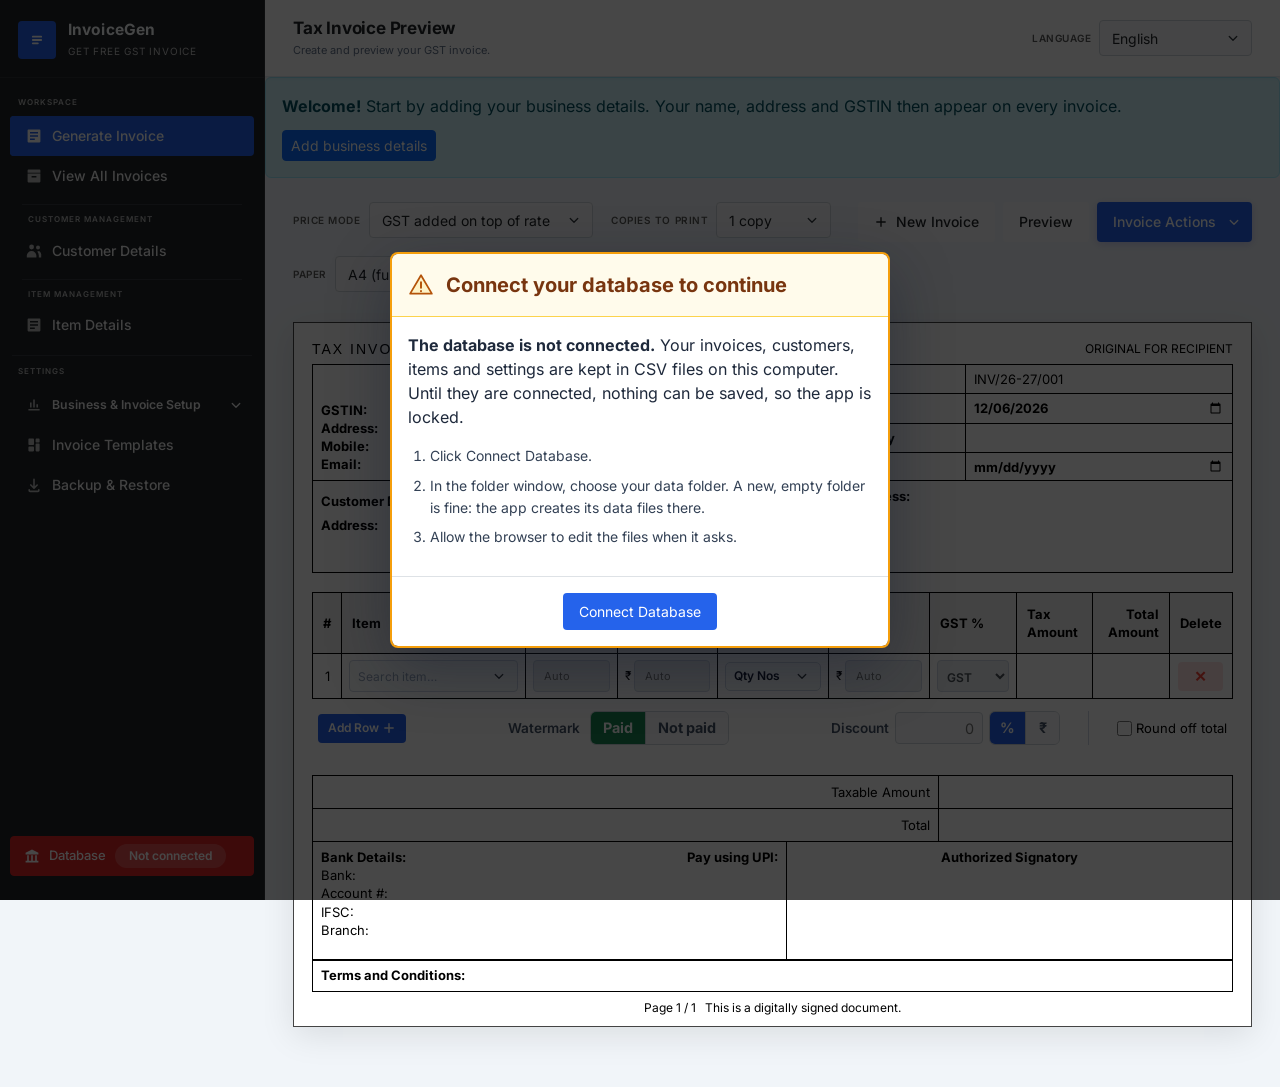
==== commit d009ec7b: "Start every new user from scratch; tidy seller and bank profile forms - No built-in customers, items" ====
--- a/index.html
+++ b/index.html
@@ -212,6 +212,11 @@
 
     <div class="storage-warning no-print" id="storageWarning" role="alert" hidden>
       <strong>Your work could not be kept in this browser.</strong> Browser storage is full (a very large logo or signature is the usual cause), so what you see on screen will be lost if you refresh. Save the invoice to the database now, or use a smaller logo or signature.
+    </div>
+
+    <div class="alert alert-info no-print first-run-notice" id="firstRunNotice" role="status" hidden>
+      <div><strong>Welcome!</strong> Start by adding your business details. Your name, address and GSTIN then appear on every invoice.</div>
+      <button type="button" class="btn btn-sm btn-primary" id="btnFirstRunSetup">Add business details</button>
     </div>
 
     <div class="invoice-body-actions no-print" id="invoiceBodyActions">
@@ -625,7 +630,7 @@
           <button type="button" class="btn-close" data-bs-dismiss="modal" aria-label="Close"></button>
         </div>
         <div class="modal-body">
-          Your current invoice details will be replaced with the demo example.
+          Your current invoice details will be cleared and you will start with a blank invoice.
         </div>
         <div class="modal-footer">
           <button type="button" class="btn btn-outline-secondary" data-bs-dismiss="modal">Cancel</button>
--- a/style.css
+++ b/style.css
@@ -7898,3 +7898,41 @@
 body.printing.paper-thermal58 .main-wrapper { width: 100%; max-width: 100%; }
 .template-paper-row { display: block; }
 .template-paper-row .template-opt-note { margin-top: 6px; }
+
+/* ---------- Welcome notice for a brand-new user ---------- */
+.first-run-notice { display: flex; align-items: center; justify-content: space-between; gap: 12px; flex-wrap: wrap; margin: 0 0 12px; }
+.first-run-notice[hidden] { display: none; }
+
+/* ---------- Seller / bank / terms profile forms: tidy, aligned layout ---------- */
+.profile-add-form .customer-field { display: flex; flex-direction: column; gap: 5px; min-width: 0; }
+.profile-add-form .customer-field .form-control,
+.profile-add-form .customer-field .form-select { margin: 0; height: 38px; font-size: 13px; }
+.profile-add-form .customer-field textarea.form-control { height: auto; min-height: 76px; }
+.profile-add-form .customer-field input[type="file"].form-control { padding: 6px 10px; line-height: 1.6; }
+.profile-add-form .customer-field:has(.form-check-input) { flex-direction: row-reverse; justify-content: flex-end; align-items: center; gap: 8px; align-self: center; }
+.profile-add-form .customer-add-action .btn { height: 38px; width: 100%; font-weight: 600; }
+
+@media (min-width: 1201px) {
+  .profile-add-form .profile-add-grid:not(.terms-profile-grid) { grid-template-columns: repeat(12, minmax(0, 1fr)); gap: 12px; align-items: end; }
+  /* Seller row 1: name | GSTIN | mobile | email.   Row 2: address | state | logo | button */
+  .profile-add-form[data-profile-form="seller"] .profile-add-grid > :nth-child(1) { grid-area: 1 / 1 / 2 / span 3; }
+  .profile-add-form[data-profile-form="seller"] .profile-add-grid > :nth-child(2) { grid-area: 1 / 4 / 2 / span 3; }
+  .profile-add-form[data-profile-form="seller"] .profile-add-grid > :nth-child(4) { grid-area: 1 / 7 / 2 / span 2; }
+  .profile-add-form[data-profile-form="seller"] .profile-add-grid > :nth-child(5) { grid-area: 1 / 9 / 2 / span 4; }
+  .profile-add-form[data-profile-form="seller"] .profile-add-grid > :nth-child(3) { grid-area: 2 / 1 / 3 / span 4; }
+  .profile-add-form[data-profile-form="seller"] .profile-add-grid > :nth-child(6) { grid-area: 2 / 5 / 3 / span 3; }
+  .profile-add-form[data-profile-form="seller"] .profile-add-grid > :nth-child(7) { grid-area: 2 / 8 / 3 / span 3; }
+  .profile-add-form[data-profile-form="seller"] .profile-add-grid > .customer-add-action { grid-area: 2 / 11 / 3 / span 2; }
+  /* Bank row 1: bank | account | IFSC | branch.   Row 2: UPI | QR option | button */
+  .profile-add-form[data-profile-form="bank"] .profile-add-grid > :nth-child(1) { grid-area: 1 / 1 / 2 / span 3; }
+  .profile-add-form[data-profile-form="bank"] .profile-add-grid > :nth-child(2) { grid-area: 1 / 4 / 2 / span 3; }
+  .profile-add-form[data-profile-form="bank"] .profile-add-grid > :nth-child(3) { grid-area: 1 / 7 / 2 / span 3; }
+  .profile-add-form[data-profile-form="bank"] .profile-add-grid > :nth-child(4) { grid-area: 1 / 10 / 2 / span 3; }
+  .profile-add-form[data-profile-form="bank"] .profile-add-grid > :nth-child(5) { grid-area: 2 / 1 / 3 / span 4; }
+  .profile-add-form[data-profile-form="bank"] .profile-add-grid > :nth-child(6) { grid-area: 2 / 5 / 3 / span 4; }
+  .profile-add-form[data-profile-form="bank"] .profile-add-grid > .customer-add-action { grid-area: 2 / 10 / 3 / span 3; }
+}
+body.dashboard-mode .first-run-notice { display: none !important; }
+
+/* No UPI ID yet: don't draw an empty QR frame */
+.sheet .qr.qr-code:empty { display: none; }
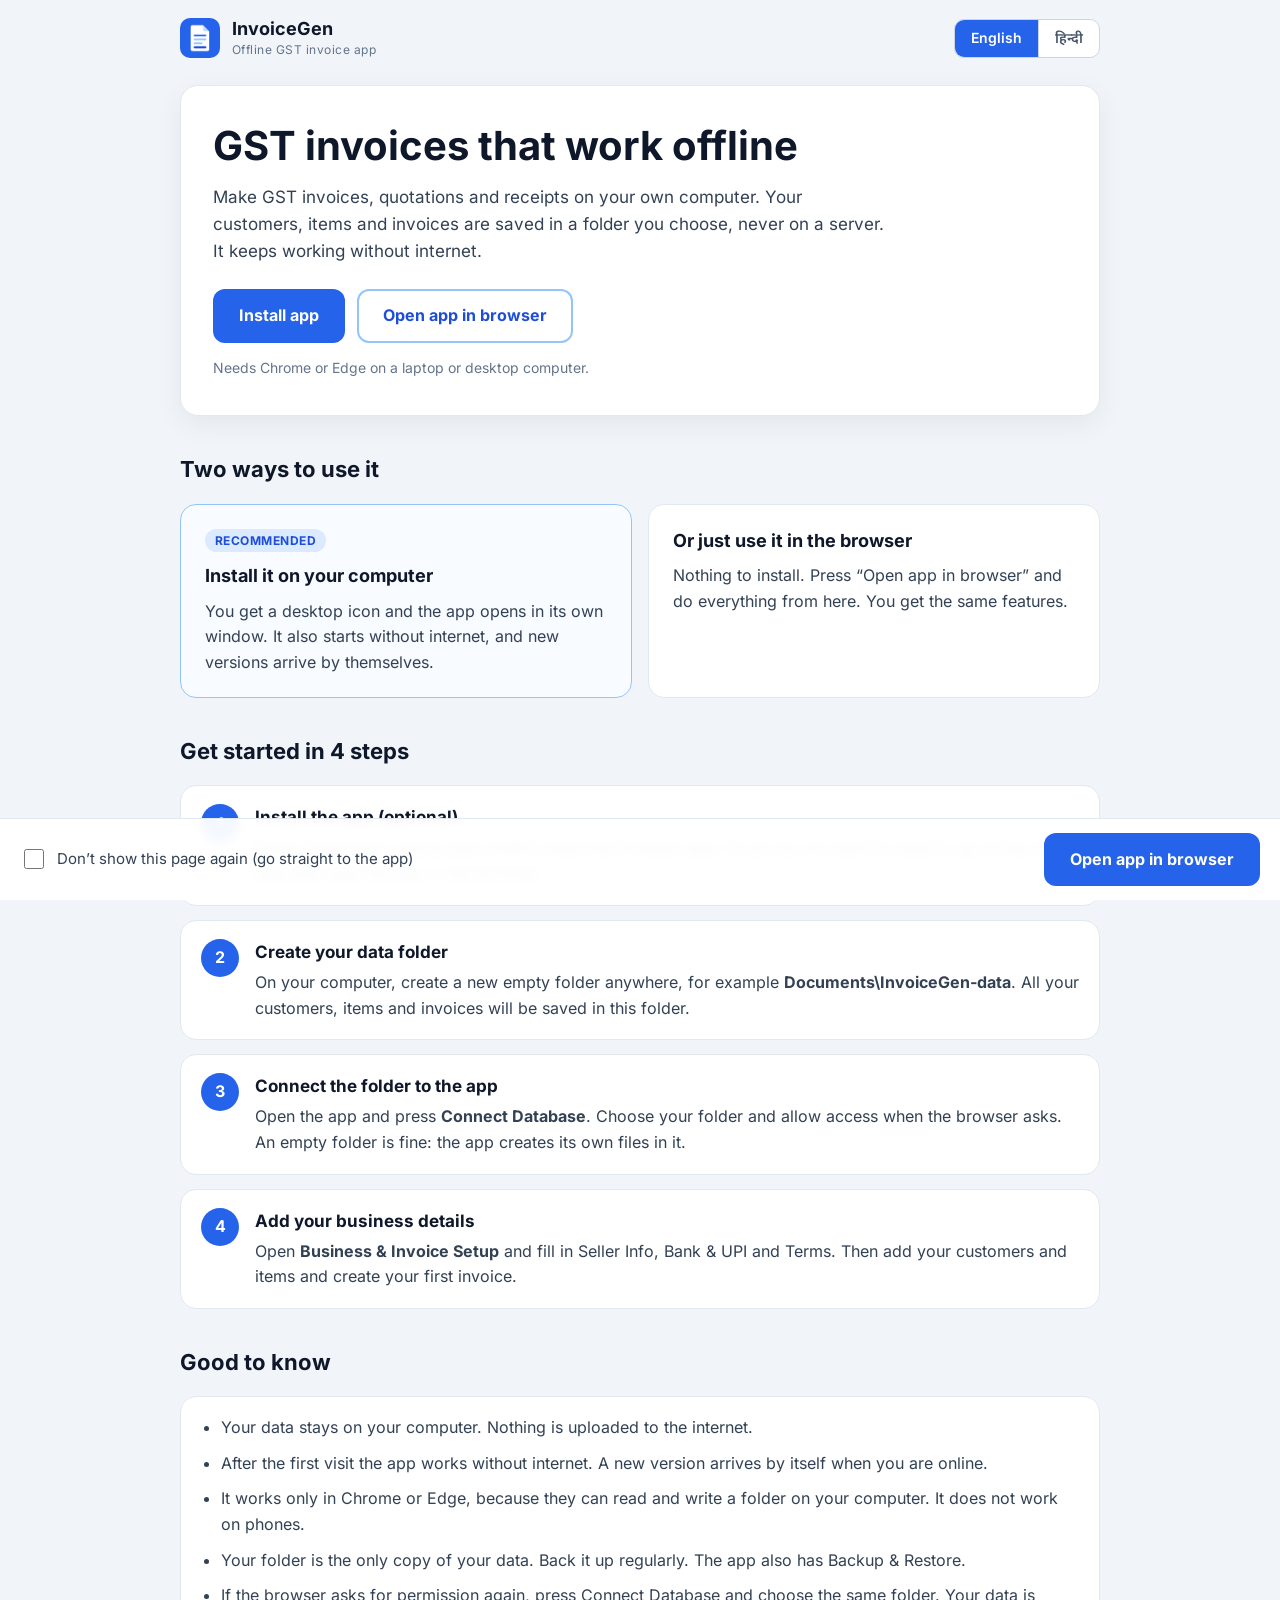
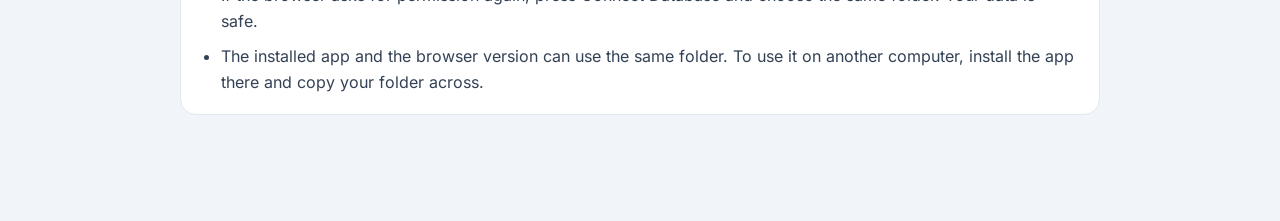
==== commit cd5e3f42: "Guide page at the site address; the app moves to app.html - New index.html guide (English and Hindi)" ====
--- a/index.html
+++ b/index.html
@@ -4,668 +4,107 @@
 <head>
   <meta charset="utf-8">
   <meta name="viewport" content="width=device-width,initial-scale=1">
-  <title>Invoice Generator</title>
-  <meta name="description"
-    content="Generate professional GST-compliant tax invoices instantly with UPI QR codes, bank details, and one-click PDF export.">
+  <title>InvoiceGen – offline GST invoice app</title>
+  <meta name="description" content="Make GST invoices on your own computer. Works offline. Your data stays in a folder you choose.">
   <link rel="manifest" href="manifest.webmanifest">
   <meta name="theme-color" content="#2563eb">
   <link rel="icon" type="image/png" href="icons/icon-192.png">
   <link rel="apple-touch-icon" href="icons/icon-180.png">
   <link href="fonts/fonts.css" rel="stylesheet">
-  <link href="lib/bootstrap.min.css" rel="stylesheet">
-  <link href="style.css" rel="stylesheet">
+  <link href="landing.css" rel="stylesheet">
+  <script src="landing.js"></script>
 </head>
 
 <body>
+  <header class="lp-top">
+    <div class="lp-brand">
+      <img src="icons/icon-192.png" alt="" width="40" height="40">
+      <div><strong>InvoiceGen</strong><span data-t="tagline">Offline GST invoice app</span></div>
+    </div>
+    <div class="lp-lang" role="group" aria-label="Language">
+      <button type="button" data-lang="en">English</button>
+      <button type="button" data-lang="hi">हिन्दी</button>
+    </div>
+  </header>
 
-  <!-- ===================== SIDEBAR ===================== -->
-  <aside class="sidebar no-print" id="sidebar">
+  <main class="lp-wrap">
+    <section class="lp-hero">
+      <h1 data-t="heroTitle">GST invoices that work offline</h1>
+      <p data-t="heroText">Make GST invoices, quotations and receipts on your own computer. Your customers, items and invoices are saved in a folder you choose, never on a server. It keeps working without internet.</p>
+      <div class="lp-actions">
+        <button type="button" class="lp-btn lp-btn-primary" id="btnInstall" data-t="btnInstall">Install app</button>
+        <a class="lp-btn lp-btn-secondary" href="app.html" data-t="btnOpen">Open app in browser</a>
+      </div>
+      <p class="lp-note" data-t="needs">Needs Chrome or Edge on a laptop or desktop computer.</p>
+      <p class="lp-status" id="installStatus" role="status" hidden></p>
+    </section>
 
-    <div class="sidebar-brand">
-      <div class="brand-icon">
-        <svg width="20" height="20" viewBox="0 0 24 24" fill="none">
-          <path d="M7 8h10M7 12h10M7 16h6" stroke="#fff" stroke-width="2.2" stroke-linecap="round" />
-        </svg>
+    <section>
+      <h2 data-t="waysTitle">Two ways to use it</h2>
+      <div class="lp-cards">
+        <article class="lp-card lp-card-accent">
+          <span class="lp-badge" data-t="recommended">Recommended</span>
+          <h3 data-t="installTitle">Install it on your computer</h3>
+          <p data-t="installText">You get a desktop icon and the app opens in its own window. It also starts without internet, and new versions arrive by themselves.</p>
+        </article>
+        <article class="lp-card">
+          <h3 data-t="browserTitle">Or just use it in the browser</h3>
+          <p data-t="browserText">Nothing to install. Press “Open app in browser” and do everything from here. You get the same features.</p>
+        </article>
       </div>
-      <div>
-        <div class="brand-name">InvoiceGen</div>
-        <div class="brand-sub">Get Free GST Invoice</div>
-      </div>
-    </div>
+    </section>
 
-    <div class="sidebar-section-label">Workspace</div>
-    <nav class="sidebar-nav" aria-label="Workspace pages">
-      <button class="nav-item" data-page="generate" id="nav-generate">
-        <svg class="nav-icon-svg" viewBox="0 0 20 20" fill="currentColor" aria-hidden="true">
-          <path d="M3 2h14a1 1 0 011 1v14a1 1 0 01-1 1H3a1 1 0 01-1-1V3a1 1 0 011-1zm2 3v2h10V5H5zm0 4v2h10V9H5zm0 4v2h6v-2H5z" />
-        </svg>
-        Generate Invoice
-      </button>
-      <button class="nav-item" data-page="invoiceArchive" id="nav-invoice-archive">
-        <svg class="nav-icon-svg" viewBox="0 0 20 20" fill="currentColor" aria-hidden="true">
-          <path d="M3 2h14a1 1 0 011 1v3H2V3a1 1 0 011-1zm-1 5h16v10a1 1 0 01-1 1H3a1 1 0 01-1-1V7zm5 3v2h6v-2H7z" />
-        </svg>
-        View All Invoices
-      </button>
-      <div class="sidebar-group-label">Customer Management</div>
-      <button class="nav-item" data-edit="customerDirectory" id="nav-customer-directory">
-        <svg class="nav-icon-svg" viewBox="0 0 20 20" fill="currentColor">
-          <path d="M7 2a3 3 0 100 6 3 3 0 000-6zM1 16a6 6 0 1112 0v2H1v-2zm14-8a2.5 2.5 0 100-5 2.5 2.5 0 000 5zm1.5 2c-.9 0-1.73.25-2.43.68A7.9 7.9 0 0116 16v2h3v-2a6 6 0 00-2.5-6z" />
-        </svg>
-        Customer Details
-      </button>
-      <div class="sidebar-group-label">Item Management</div>
-      <button class="nav-item" data-edit="itemDirectory" id="nav-item-directory">
-        <svg class="nav-icon-svg" viewBox="0 0 20 20" fill="currentColor">
-          <path d="M3 2h14a1 1 0 011 1v14a1 1 0 01-1 1H3a1 1 0 01-1-1V3a1 1 0 011-1zm2 3v2h10V5H5zm0 4v2h10V9H5zm0 4v2h6v-2H5z" />
-        </svg>
-        Item Details
-      </button>
-    </nav>
+    <section>
+      <h2 data-t="stepsTitle">Get started in 4 steps</h2>
+      <ol class="lp-steps">
+        <li>
+          <span class="lp-num">1</span>
+          <div>
+            <h3 data-t="s1Title">Install the app (optional)</h3>
+            <p data-t="s1Text">Press “Install app” above and confirm when the browser asks. If you do not want to install it, go to the next step and open the app in the browser.</p>
+          </div>
+        </li>
+        <li>
+          <span class="lp-num">2</span>
+          <div>
+            <h3 data-t="s2Title">Create your data folder</h3>
+            <p data-t="s2Text">On your computer, create a new empty folder anywhere, for example <b>Documents\InvoiceGen-data</b>. All your customers, items and invoices will be saved in this folder.</p>
+          </div>
+        </li>
+        <li>
+          <span class="lp-num">3</span>
+          <div>
+            <h3 data-t="s3Title">Connect the folder to the app</h3>
+            <p data-t="s3Text">Open the app and press <b>Connect Database</b>. Choose your folder and allow access when the browser asks. An empty folder is fine: the app creates its own files in it.</p>
+          </div>
+        </li>
+        <li>
+          <span class="lp-num">4</span>
+          <div>
+            <h3 data-t="s4Title">Add your business details</h3>
+            <p data-t="s4Text">Open <b>Business &amp; Invoice Setup</b> and fill in Seller Info, Bank &amp; UPI and Terms. Then add your customers and items and create your first invoice.</p>
+          </div>
+        </li>
+      </ol>
+    </section>
 
-    <div class="sidebar-section-label">Settings</div>
-    <nav class="sidebar-nav sidebar-settings-nav" aria-label="Settings">
-      <div>
-        <button class="nav-item d-flex" type="button" data-bs-toggle="collapse" data-bs-target="#businessSetupSubmenu" aria-expanded="false" aria-controls="businessSetupSubmenu">
-          <svg class="nav-icon-svg" viewBox="0 0 20 20" fill="currentColor" aria-hidden="true">
-            <path d="M3 17h14v-2H3v2zm2-4h2V7H5v6zm4 0h2V3H9v10zm4 0h2V9h-2v4z" />
-          </svg>
-          <span class="small fw-semibold text-nowrap">Business &amp; Invoice Setup</span>
-          <svg class="ms-auto" width="16" height="16" viewBox="0 0 16 16" aria-hidden="true">
-            <path d="m3 6 5 5 5-5" fill="none" stroke="currentColor" stroke-linecap="round" stroke-linejoin="round" stroke-width="1.7" />
-          </svg>
-        </button>
-        <div class="collapse ms-3 border-start border-secondary ps-2" id="businessSetupSubmenu">
-          <button class="nav-item" data-edit="seller" id="nav-seller">
-            <svg class="nav-icon-svg" viewBox="0 0 20 20" fill="currentColor" aria-hidden="true">
-              <path fill-rule="evenodd" d="M4 4a2 2 0 012-2h8a2 2 0 012 2v12a1 1 0 01-1 1H5a1 1 0 01-1-1V4zm3 1h2v2H7V5zm2 4H7v2h2V9zm2-4h2v2h-2V5zm2 4h-2v2h2V9z" clip-rule="evenodd" />
-            </svg>
-            Seller Info
-          </button>
-          <button class="nav-item" data-edit="meta" id="nav-meta">
-            <svg class="nav-icon-svg" viewBox="0 0 20 20" fill="currentColor" aria-hidden="true">
-              <path fill-rule="evenodd" d="M6 2a1 1 0 00-1 1v1H4a2 2 0 00-2 2v10a2 2 0 002 2h12a2 2 0 002-2V6a2 2 0 00-2-2h-1V3a1 1 0 10-2 0v1H7V3a1 1 0 00-1-1zm0 5a1 1 0 000 2h8a1 1 0 100-2H6z" clip-rule="evenodd" />
-            </svg>
-            Invoice Details
-          </button>
-          <button class="nav-item" data-edit="bank" id="nav-bank">
-            <svg class="nav-icon-svg" viewBox="0 0 20 20" fill="currentColor" aria-hidden="true">
-              <path d="M4 4a2 2 0 00-2 2v1h16V6a2 2 0 00-2-2H4zM2 10h16v4a2 2 0 01-2 2H4a2 2 0 01-2-2v-4z" />
-            </svg>
-            Bank &amp; UPI
-          </button>
-          <button class="nav-item" data-edit="terms" id="nav-terms">
-            <svg class="nav-icon-svg" viewBox="0 0 20 20" fill="currentColor" aria-hidden="true">
-              <path fill-rule="evenodd" d="M4 4a2 2 0 012-2h4.586A2 2 0 0112 2.586L15.414 6A2 2 0 0116 7.414V16a2 2 0 01-2 2H6a2 2 0 01-2-2V4zm2 6a1 1 0 011-1h6a1 1 0 110 2H7a1 1 0 01-1-1zm1 3a1 1 0 100 2h6a1 1 0 100-2H7z" clip-rule="evenodd" />
-            </svg>
-            Terms &amp; Conditions
-          </button>
-          <button class="nav-item" data-edit="sign" id="nav-sign">
-            <svg class="nav-icon-svg" viewBox="0 0 20 20" fill="currentColor" aria-hidden="true">
-              <path d="M13.586 3.586a2 2 0 112.828 2.828l-.793.793-2.828-2.828.793-.793zM11.379 5.793L3 14.172V17h2.828l8.38-8.379-2.83-2.828z" />
-            </svg>
-            Signature
-          </button>
-        </div>
-      </div>
-      <button class="nav-item" data-edit="invoiceTemplates" id="nav-invoice-templates">
-        <svg class="nav-icon-svg" viewBox="0 0 20 20" fill="currentColor" aria-hidden="true">
-          <path d="M3 3a1 1 0 011-1h5a1 1 0 011 1v6a1 1 0 01-1 1H4a1 1 0 01-1-1V3zm9 0a1 1 0 011-1h3a1 1 0 011 1v3a1 1 0 01-1 1h-3a1 1 0 01-1-1V3zM3 13a1 1 0 011-1h5a1 1 0 011 1v4a1 1 0 01-1 1H4a1 1 0 01-1-1v-4zm9-4a1 1 0 011-1h3a1 1 0 011 1v8a1 1 0 01-1 1h-3a1 1 0 01-1-1V9z" />
-        </svg>
-        Invoice Templates
-      </button>
-      <button class="nav-item" data-edit="backup" id="nav-backup">
-        <svg class="nav-icon-svg" viewBox="0 0 20 20" fill="currentColor" aria-hidden="true">
-          <path d="M10 2a1 1 0 011 1v8.59l2.3-2.3a1 1 0 011.4 1.42l-4 4a1 1 0 01-1.4 0l-4-4a1 1 0 111.4-1.42L9 11.59V3a1 1 0 011-1zM4 15a1 1 0 011 1v1h10v-1a1 1 0 112 0v1a2 2 0 01-2 2H5a2 2 0 01-2-2v-1a1 1 0 011-1z" />
-        </svg>
-        Backup &amp; Restore
-      </button>
-    </nav>
-    <div class="sidebar-settings">
-      
+    <section>
+      <h2 data-t="goodTitle">Good to know</h2>
+      <ul class="lp-list">
+        <li data-t="g1">Your data stays on your computer. Nothing is uploaded to the internet.</li>
+        <li data-t="g2">After the first visit the app works without internet. A new version arrives by itself when you are online.</li>
+        <li data-t="g3">It works only in Chrome or Edge, because they can read and write a folder on your computer. It does not work on phones.</li>
+        <li data-t="g4">Your folder is the only copy of your data. Back it up regularly. The app also has Backup &amp; Restore.</li>
+        <li data-t="g5">If the browser asks for permission again, press Connect Database and choose the same folder. Your data is safe.</li>
+        <li data-t="g6">The installed app and the browser version can use the same folder. To use it on another computer, install the app there and copy your folder across.</li>
+      </ul>
+    </section>
+  </main>
 
-
-    </div>
-
-    <div class="sidebar-actions">
-      <button class="action-btn action-secondary d-none" id="btnSetup" type="button">
-        <svg width="16" height="16" viewBox="0 0 20 20" fill="currentColor" aria-hidden="true">
-          <path d="M10 2a1 1 0 011 1v1.07a6.99 6.99 0 012.1.87l.76-.76a1 1 0 011.42 1.42l-.76.76c.4.63.7 1.34.87 2.1h1.07a1 1 0 110 2h-1.07a6.99 6.99 0 01-.87 2.1l.76.76a1 1 0 01-1.42 1.42l-.76-.76a6.99 6.99 0 01-2.1.87V16a1 1 0 11-2 0v-1.07a6.99 6.99 0 01-2.1-.87l-.76.76a1 1 0 01-1.42-1.42l.76-.76a6.99 6.99 0 01-.87-2.1H3a1 1 0 110-2h1.07a6.99 6.99 0 01.87-2.1l-.76-.76A1 1 0 015.6 4.26l.76.76a6.99 6.99 0 012.1-.87V3a1 1 0 011-1zm0 5a3 3 0 100 6 3 3 0 000-6z" />
-        </svg>
-        Business Setup
-      </button>
-      <div class="dropdown sidebar-db-dropdown">
-        <button class="action-btn action-secondary sidebar-db-toggle dropdown-toggle" id="btnDatabaseMenu" type="button" data-bs-toggle="dropdown" aria-expanded="false">
-          <svg width="16" height="16" viewBox="0 0 20 20" fill="currentColor" aria-hidden="true">
-            <path d="M10 2 2 6v2h16V6l-8-4zm-6 7v7H2v2h16v-2h-2V9h-2v7h-3V9H9v7H6V9H4z" />
-          </svg>
-          Database
-          <span class="db-state" id="dbStateLabel"><span id="dbStateText">Not connected</span></span>
-        </button>
-        <ul class="dropdown-menu sidebar-db-menu" aria-labelledby="btnDatabaseMenu">
-          <li>
-            <button class="dropdown-item db-item-connect" id="btnConnectAllCsv" type="button">
-              <svg width="16" height="16" viewBox="0 0 20 20" fill="currentColor" aria-hidden="true">
-                <path d="M10 2 2 6v2h16V6l-8-4zm-6 7v7H2v2h16v-2h-2V9h-2v7h-3V9H9v7H6V9H4z" />
-              </svg>
-              <span id="dbConnectLabel">Connect Database</span>
-              <span class="db-item-badge db-badge-ok" id="dbConnectBadge" hidden>
-                <svg width="12" height="12" viewBox="0 0 20 20" fill="none" stroke="currentColor" stroke-width="2.6" stroke-linecap="round" stroke-linejoin="round" aria-hidden="true"><path d="m4 10.5 4 4 8-9" /></svg>
-                Connected
-              </span>
-            </button>
-          </li>
-          <li>
-            <button class="dropdown-item db-item-disconnect" id="btnDisconnectDatabase" type="button">
-              <svg width="16" height="16" viewBox="0 0 20 20" fill="currentColor" aria-hidden="true">
-                <path d="M8 3a1 1 0 011-1h2a1 1 0 011 1v1h3a1 1 0 110 2h-1v9a3 3 0 01-3 3H8a3 3 0 01-3-3V6H4a1 1 0 110-2h4V3zm2 1h0v0zm-3 2v9a1 1 0 001 1h3a1 1 0 001-1V6H7zm2 2a1 1 0 012 0v5a1 1 0 11-2 0V8z" />
-              </svg>
-              <span id="dbDisconnectLabel">Database</span>
-              <span class="db-item-badge db-badge-off" id="dbDisconnectBadge" hidden>Not connected</span>
-            </button>
-          </li>
-        </ul>
-      </div>
-      <button class="action-btn action-secondary d-none" id="btnReset" type="button">
-        <svg width="16" height="16" viewBox="0 0 20 20" fill="currentColor" aria-hidden="true">
-          <path fill-rule="evenodd" d="M4 4a1 1 0 011.7-.7l1.1 1.1A7 7 0 1110 17a1 1 0 110-2 5 5 0 10-2.2-9.5l1.5 1.5A1 1 0 018.6 8.7H4.5a1 1 0 01-1-1V4z" clip-rule="evenodd" />
-        </svg>
-        Reset Invoice
-      </button>
-    </div>
-
-
-  </aside>
-
-  <div class="sidebar-backdrop no-print" id="sidebarBackdrop"></div>
-
-  <!-- ===================== MAIN ===================== -->
-  <div class="main-wrapper">
-
-    <header class="topbar no-print">
-      <div class="topbar-left">
-        <button type="button" class="sidebar-toggle no-print" id="btnSidebarToggle" aria-label="Open menu" aria-controls="sidebar" aria-expanded="false">
-          <svg width="22" height="22" viewBox="0 0 24 24" fill="none" aria-hidden="true"><path d="M4 7h16M4 12h16M4 17h16" stroke="currentColor" stroke-width="2" stroke-linecap="round" /></svg>
-        </button>
-        <h1 id="topbarTitle" class="topbar-title text-dark">Tax Invoice Preview</h1>
-        <p id="topbarIntro" class="topbar-intro">Create and preview your GST invoice.</p>
-      </div>
-
-      <button type="button" class="btn btn-sm btn-outline-primary topbar-install-btn" id="btnInstallApp" hidden title="Install InvoiceGen as an app with a desktop icon. It also opens without internet.">Install app</button>
-
-      <div class="setting-row topbar-setting topbar-lang-setting">
-        <label class="setting-label" for="langSelect">Language</label>
-        <select id="langSelect" class="setting-select" title="Language">
-          <option value="en">English</option>
-          <option value="hi">हिन्दी</option>
-        </select>
-      </div>
-    </header>
-
-    <div class="backup-reminder no-print" id="backupReminder" role="alert" hidden>
-      <span id="backupReminderText"></span>
-      <span class="backup-reminder-actions">
-        <button type="button" class="btn btn-sm btn-light" data-backup-reminder-now>Back up now</button>
-        <button type="button" class="btn btn-sm btn-link" data-backup-reminder-later>Remind me tomorrow</button>
-      </span>
-    </div>
-
-    <div class="storage-warning no-print" id="storageWarning" role="alert" hidden>
-      <strong>Your work could not be kept in this browser.</strong> Browser storage is full (a very large logo or signature is the usual cause), so what you see on screen will be lost if you refresh. Save the invoice to the database now, or use a smaller logo or signature.
-    </div>
-
-    <div class="alert alert-info no-print first-run-notice" id="firstRunNotice" role="status" hidden>
-      <div><strong>Welcome!</strong> Start by adding your business details. Your name, address and GSTIN then appear on every invoice.</div>
-      <button type="button" class="btn btn-sm btn-primary" id="btnFirstRunSetup">Add business details</button>
-    </div>
-
-    <div class="invoice-body-actions no-print" id="invoiceBodyActions">
-      <div class="invoice-body-settings">
-        <div class="setting-row topbar-setting topbar-price-setting">
-          <label class="setting-label" for="pm">Price Mode</label>
-          <select id="pm" class="setting-select" title="Price mode">
-            <option value="excl">GST added on top of rate</option>
-            <option value="incl">GST includes in rate</option>
-          </select>
-        </div>
-        <div class="setting-row topbar-setting topbar-copies-setting">
-          <label class="setting-label" for="cp">Copies to Print</label>
-          <select id="cp" class="setting-select" title="Copies to print">
-            <option value="1">1 copy</option>
-            <option value="2">2 copies</option>
-            <option value="3">3 copies</option>
-          </select>
-        </div>
-        <div class="setting-row topbar-setting topbar-copies-setting topbar-paper-setting">
-          <label class="setting-label" for="paperSel">Paper</label>
-          <select id="paperSel" class="setting-select" title="Paper size used when printing or saving this invoice as PDF"><option value="a4">A4 (full page)</option><option value="a4half">A4 half page</option><option value="a5">A5</option><option value="thermal80">Thermal 80 mm</option><option value="thermal58">Thermal 58 mm</option></select>
-        </div>
-        <div class="setting-row topbar-setting quote-toggle-setting">
-          <div class="form-check form-switch quote-switch">
-            <input class="form-check-input" type="checkbox" role="switch" id="quoteToggle">
-            <label class="form-check-label setting-label" for="quoteToggle">Quotation</label>
-          </div>
-        </div>
-      </div>
-      <div class="invoice-body-buttons">
-        <button id="btnNew" class="topbar-btn topbar-btn-secondary">
-          <svg width="14" height="14" viewBox="0 0 20 20" fill="currentColor" aria-hidden="true">
-            <path fill-rule="evenodd"
-              d="M10 3a1 1 0 011 1v5h5a1 1 0 110 2h-5v5a1 1 0 11-2 0v-5H4a1 1 0 110-2h5V4a1 1 0 011-1z"
-              clip-rule="evenodd" />
-          </svg>
-          New Invoice
-        </button>
-        <button id="btnPrintPreview" type="button" class="topbar-btn topbar-btn-secondary">Preview</button>
-        <div class="dropdown">
-          <button type="button" class="topbar-btn topbar-btn-primary dropdown-toggle" id="btnInvoiceActions" data-bs-toggle="dropdown" aria-expanded="false">
-            Invoice Actions
-          </button>
-          <ul class="dropdown-menu dropdown-menu-end" aria-labelledby="btnInvoiceActions">
-            <li><button type="button" class="dropdown-item" data-invoice-action="save-print">Save &amp; Print</button></li>
-            <li><button type="button" class="dropdown-item" data-invoice-action="save-draft">Save as Draft</button></li>
-          </ul>
-        </div>
-      </div>
-    </div>
-    <div id="invoiceSaveStatus" class="invoice-save-status no-print" role="status" aria-live="polite"></div>
-    <div id="invoiceSaveToast" class="invoice-save-toast no-print" role="status" aria-live="polite" aria-atomic="true" hidden></div>
-
-    <main id="sheets"></main>
-    <main id="dashboardPage" hidden>
-      <div id="edBody" class="dashboard-page-body"></div>
-    </main>
-
-  </div>
-
-  <div class="customer-drawer-backdrop no-print" id="customerDrawerBackdrop" hidden></div>
-  <aside class="customer-drawer no-print" id="customerDrawer" role="dialog" aria-modal="true" aria-labelledby="customerDrawerTitle" aria-hidden="true" inert>
-    <form id="invoiceCustomerForm" class="customer-drawer-form">
-      <header class="customer-drawer-header">
-        <div>
-          <h2 id="customerDrawerTitle">Customer details</h2>
-          <p id="customerDrawerIntro">Changes apply to this invoice only. The customer CSV will not be changed.</p>
-        </div>
-        <button type="button" class="btn-close" data-customer-drawer-close aria-label="Close"></button>
-      </header>
-      <div class="customer-drawer-body">
-        <label class="customer-drawer-field">Customer name<input class="form-control" name="name" required maxlength="200" autocomplete="organization" placeholder="Enter customer name"></label>
-        <label class="customer-drawer-field">GSTIN<input class="form-control" name="gstin" maxlength="30" placeholder="Enter GSTIN (optional)"><span class="gstin-hint d-block" data-gstin-hint></span></label>
-        <label class="customer-drawer-field">Billing phone<input class="form-control" name="phone" type="tel" maxlength="50" autocomplete="tel" placeholder="Enter phone number"></label>
-        <label class="customer-drawer-field">Billing email<input class="form-control" name="email" type="email" maxlength="254" autocomplete="email" placeholder="Enter email address"></label>
-        <label class="customer-drawer-field">Billing address<textarea class="form-control" name="billing" rows="3" required maxlength="500" autocomplete="street-address" placeholder="Enter billing address"></textarea></label>
-        <label class="form-check customer-drawer-same">
-          <input class="form-check-input" type="checkbox" name="shipSame">
-          <span class="form-check-label">Shipping address is same as billing</span>
-        </label>
-        <div class="customer-drawer-shipping" data-customer-shipping>
-          <label class="customer-drawer-field">Shipping address<textarea class="form-control" name="shipping" rows="3" maxlength="500" placeholder="Enter shipping address"></textarea></label>
-          <label class="customer-drawer-field">Shipping phone<input class="form-control" name="shippingPhone" type="tel" maxlength="50" placeholder="Enter shipping phone number"></label>
-          <label class="customer-drawer-field">Shipping email<input class="form-control" name="shippingEmail" type="email" maxlength="254" placeholder="Enter shipping email address"></label>
-        </div>
-        <div class="customer-drawer-error" id="customerDrawerError" role="alert" hidden></div>
-      </div>
-      <footer class="customer-drawer-footer">
-        <button type="button" class="btn btn-outline-secondary" data-customer-drawer-close>Cancel</button>
-        <button type="submit" class="btn btn-primary" id="customerDrawerSubmit">Save to invoice</button>
-      </footer>
-    </form>
-  </aside>
-
-  <div class="customer-drawer-backdrop no-print" id="directoryDrawerBackdrop" data-directory-drawer-close hidden></div>
-  <aside class="customer-drawer no-print" id="directoryDrawer" role="dialog" aria-modal="true" aria-labelledby="directoryDrawerTitle" aria-hidden="true" inert>
-    <form id="directoryDrawerForm" class="customer-drawer-form">
-      <header class="customer-drawer-header">
-        <div>
-          <h2 id="directoryDrawerTitle">Edit details</h2>
-          <p id="directoryDrawerIntro">Changes will be saved to the connected CSV file.</p>
-        </div>
-        <button type="button" class="btn-close" data-directory-drawer-close aria-label="Close"></button>
-      </header>
-      <div class="customer-drawer-body">
-        <div id="directoryDrawerFields"></div>
-        <div class="customer-drawer-error" id="directoryDrawerError" role="alert" hidden></div>
-      </div>
-      <footer class="customer-drawer-footer">
-        <button type="button" class="btn btn-outline-secondary" data-directory-drawer-close>Cancel</button>
-        <button type="submit" class="btn btn-primary" id="directoryDrawerSubmit">Save changes</button>
-      </footer>
-    </form>
-  </aside>
-
-  <div class="customer-drawer-backdrop no-print" id="templateDrawerBackdrop" hidden></div>
-  <aside class="customer-drawer template-drawer no-print" id="templateDrawer" role="dialog" aria-modal="true" aria-labelledby="templateDrawerTitle" aria-hidden="true" inert>
-    <div class="customer-drawer-form">
-      <header class="customer-drawer-header">
-        <div>
-          <h2 id="templateDrawerTitle">Template</h2>
-          <p id="templateDrawerIntro"></p>
-        </div>
-        <span class="badge text-bg-success align-self-center ms-auto me-3" id="templateDrawerBadge" hidden>Active</span>
-        <button type="button" class="btn-close" data-template-drawer-close aria-label="Close"></button>
-      </header>
-      <div class="template-drawer-body">
-        <div class="template-drawer-preview-col">
-          <div class="template-drawer-stage"><div class="tpl-preview" id="templateDrawerPreview"></div></div>
-        </div>
-        <div class="template-drawer-options">
-          <div class="template-opt-section">
-            <div class="template-opt-label">Accent colour</div>
-            <div class="accent-swatches">
-              <button type="button" class="accent-swatch" data-tpl-accent="#000000" style="background:#000000" aria-label="Black" title="Black"></button>
-              <button type="button" class="accent-swatch" data-tpl-accent="#2563eb" style="background:#2563eb" aria-label="Blue" title="Blue"></button>
-              <button type="button" class="accent-swatch" data-tpl-accent="#0f766e" style="background:#0f766e" aria-label="Teal" title="Teal"></button>
-              <button type="button" class="accent-swatch" data-tpl-accent="#7c3aed" style="background:#7c3aed" aria-label="Violet" title="Violet"></button>
-              <button type="button" class="accent-swatch" data-tpl-accent="#be123c" style="background:#be123c" aria-label="Crimson" title="Crimson"></button>
-              <button type="button" class="accent-swatch" data-tpl-accent="#c2410c" style="background:#c2410c" aria-label="Orange" title="Orange"></button>
-              <label class="accent-custom" title="Pick any colour"><input type="color" data-tpl-opt="accent" aria-label="Custom accent colour"></label>
-            </div>
-          </div>
-          <div class="template-opt-section">
-            <label class="form-check form-switch template-compact-switch">
-              <input class="form-check-input" type="checkbox" role="switch" data-tpl-opt="compact">
-              <span class="form-check-label"><strong>Compact layout</strong><small>Smaller text and tighter spacing, so more items fit on a page.</small></span>
-            </label>
-          </div>
-          <div class="template-opt-section template-opt-row">
-            <label>Text size
-              <select class="form-select form-select-sm" data-tpl-opt="fontSize">
-                <option value="sm">Small</option>
-                <option value="md">Normal</option>
-                <option value="lg">Large</option>
-              </select>
-            </label>
-            <label>Logo position
-              <select class="form-select form-select-sm" data-tpl-opt="logoPosition">
-                <option value="right">Right</option>
-                <option value="left">Left</option>
-              </select>
-            </label>
-          </div>
-          <div class="template-opt-section template-opt-row template-paper-row">
-            <label>Paper size (all templates)
-              <select class="form-select form-select-sm" data-paper-default><option value="a4">A4 (full page)</option><option value="a4half">A4 half page</option><option value="a5">A5</option><option value="thermal80">Thermal 80 mm</option><option value="thermal58">Thermal 58 mm</option></select>
-            </label>
-            <p class="template-opt-note">Used when printing, saving as PDF or sharing. Thermal sizes print a compact receipt. You can still change it for a single invoice on the Generate Invoice page.</p>
-          </div>
-          <div class="template-opt-section">
-            <div class="template-opt-label">Show on invoice</div>
-            <label class="form-check"><input class="form-check-input" type="checkbox" data-tpl-opt="showLogo"><span class="form-check-label">Company logo</span></label>
-            <label class="form-check"><input class="form-check-input" type="checkbox" data-tpl-opt="showBank"><span class="form-check-label">Bank details</span></label>
-            <label class="form-check"><input class="form-check-input" type="checkbox" data-tpl-opt="showQr"><span class="form-check-label">UPI QR code</span></label>
-            <label class="form-check"><input class="form-check-input" type="checkbox" data-tpl-opt="showSignature"><span class="form-check-label">Signature</span></label>
-            <label class="form-check"><input class="form-check-input" type="checkbox" data-tpl-opt="showTerms"><span class="form-check-label">Terms &amp; conditions</span></label>
-            <p class="template-opt-note">Invoice number, dates, GSTIN, HSN, tax breakup and place of supply always stay on the invoice.</p>
-          </div>
-          <button type="button" class="btn btn-sm btn-outline-secondary" data-tpl-reset>Reset styling</button>
-        </div>
-      </div>
-      <footer class="customer-drawer-footer">
-        <button type="button" class="btn btn-outline-secondary" data-template-drawer-close>Close</button>
-        <button type="button" class="btn btn-primary" id="btnTemplateSetDefault">Use this template</button>
-      </footer>
-    </div>
-  </aside>
-
-  <div class="customer-drawer-backdrop no-print" id="customerDetailBackdrop" hidden></div>
-  <aside class="customer-drawer item-detail-drawer customer-detail-drawer no-print" id="customerDetailDrawer" role="dialog" aria-modal="true" aria-labelledby="customerDetailTitle" aria-hidden="true" inert>
-    <div class="customer-drawer-form">
-      <header class="customer-drawer-header">
-        <div>
-          <h2 id="customerDetailTitle">Customer details</h2>
-          <p id="customerDetailIntro"></p>
-        </div>
-        <button type="button" class="btn-close" data-customer-detail-close aria-label="Close"></button>
-      </header>
-      <div class="customer-drawer-body" id="customerDetailBody"></div>
-      <footer class="customer-drawer-footer">
-        <button type="button" class="btn btn-outline-secondary" data-customer-detail-edit>Edit customer</button>
-        <button type="button" class="btn btn-primary" data-customer-detail-new>New invoice for this customer</button>
-      </footer>
-    </div>
-  </aside>
-
-  <div class="customer-drawer-backdrop no-print" id="itemDetailBackdrop" hidden></div>
-  <aside class="customer-drawer item-detail-drawer no-print" id="itemDetailDrawer" role="dialog" aria-modal="true" aria-labelledby="itemDetailTitle" aria-hidden="true" inert>
-    <div class="customer-drawer-form">
-      <header class="customer-drawer-header">
-        <div>
-          <h2 id="itemDetailTitle">Item details</h2>
-          <p id="itemDetailIntro"></p>
-        </div>
-        <button type="button" class="btn-close" data-item-detail-close aria-label="Close"></button>
-      </header>
-      <div class="customer-drawer-body" id="itemDetailBody"></div>
-      <footer class="customer-drawer-footer">
-        <button type="button" class="btn btn-outline-secondary" data-item-detail-close>Close</button>
-        <button type="button" class="btn btn-primary" data-item-detail-edit>Edit item</button>
-      </footer>
-    </div>
-  </aside>
-
-  <div class="customer-drawer-backdrop no-print" id="invoicePreviewBackdrop" hidden></div>
-  <aside class="customer-drawer invoice-preview-drawer no-print" id="invoicePreviewDrawer" role="dialog" aria-modal="true" aria-labelledby="invoicePreviewTitle" aria-describedby="invoicePreviewIntro" aria-hidden="true" inert>
-    <div class="customer-drawer-form">
-      <header class="customer-drawer-header">
-        <div>
-          <h2 id="invoicePreviewTitle">Invoice preview</h2>
-          <p id="invoicePreviewIntro">Saved invoice details.</p>
-        </div>
-        <button type="button" class="btn-close" data-invoice-preview-close aria-label="Close invoice preview"></button>
-      </header>
-      <div class="customer-drawer-body invoice-preview-body">
-        <div id="invoicePreviewSaveStatus" class="alert alert-danger mx-3 mt-3 mb-0" role="alert" hidden></div>
-        <div id="archivePreviewSheets"></div>
-      </div>
-      <footer class="customer-drawer-footer invoice-preview-footer">
-        <div id="invoicePreviewReadActions" class="invoice-preview-footer-actions">
-          <button type="button" class="btn btn-outline-secondary" id="btnBackToInvoices">Back</button>
-          <button type="button" class="btn btn-primary" id="btnEditArchivedInvoice">Edit</button>
-          <button type="button" class="btn btn-primary" id="btnEditQuotation" hidden>Edit Quotation</button>
-          <button type="button" class="btn btn-success" id="btnConvertQuotation" hidden>Convert to Invoice</button>
-          <button type="button" class="btn btn-outline-primary" id="btnPrintArchivedInvoice">Print Invoice</button>
-          <button type="button" class="btn btn-success" id="btnSavePrintDraftInvoice" hidden>Save &amp; Print Invoice</button>
-        </div>
-        <div id="invoicePreviewEditActions" class="invoice-preview-footer-actions" hidden>
-          <button type="button" class="btn btn-outline-secondary" id="btnCancelArchivedEdit">Cancel Edit</button>
-          <button type="button" class="btn btn-outline-primary" id="btnSaveDraftArchivedInvoice" hidden>Save Draft</button>
-          <button type="button" class="btn btn-primary" id="btnSavePrintArchivedInvoice">Save &amp; Print Invoice</button>
-        </div>
-      </footer>
-    </div>
-  </aside>
-
-  <div class="modal fade no-print database-gate" id="databaseGateModal" tabindex="-1" data-bs-backdrop="static" data-bs-keyboard="false" aria-labelledby="databaseGateTitle" aria-describedby="databaseGateMessage" aria-hidden="true">
-    <div class="modal-dialog modal-dialog-centered">
-      <div class="modal-content">
-        <div class="modal-header database-gate-header">
-          <svg width="26" height="26" viewBox="0 0 24 24" fill="none" aria-hidden="true"><path d="M12 3 2 20h20L12 3Z" fill="#fef3c7" stroke="#b45309" stroke-width="1.6" stroke-linejoin="round"/><path d="M12 9.5v5M12 17.6v.2" stroke="#b45309" stroke-width="1.8" stroke-linecap="round"/></svg>
-          <h5 class="modal-title" id="databaseGateTitle">Connect your database to continue</h5>
-        </div>
-        <div class="modal-body">
-          <p id="databaseGateMessage"><strong>The database is not connected.</strong> Your invoices, customers, items and settings are kept in CSV files on this computer. Until they are connected, nothing can be saved, so the app is locked.</p>
-          <ol class="csv-help-steps">
-            <li>Click Connect Database.</li>
-            <li>In the folder window, choose your data folder. A new, empty folder is fine: the app creates its data files there.</li>
-            <li>Allow the browser to edit the files when it asks.</li>
-          </ol>
-          <div class="database-gate-notice" id="databaseGateNotice" role="status" hidden></div>
-          <div class="csv-help-error" id="databaseGateError" role="alert" hidden></div>
-          <div class="csv-help-error" id="databaseGateUnsupported" role="alert" hidden>This browser cannot open the CSV folder. Open the app in the latest Chrome or Edge.</div>
-        </div>
-        <div class="modal-footer">
-          <button type="button" class="btn btn-primary btn-lg" id="btnGateConnect">Connect Database</button>
-        </div>
-      </div>
-    </div>
-  </div>
-
-  <div class="modal fade no-print" id="csvHelpModal" tabindex="-1" aria-labelledby="csvHelpTitle" aria-hidden="true">
-    <div class="modal-dialog modal-dialog-centered">
-      <div class="modal-content">
-        <div class="modal-header">
-          <h5 class="modal-title" id="csvHelpTitle">Choose the app’s CSV folder</h5>
-          <button type="button" class="btn-close" data-bs-dismiss="modal" aria-label="Close"></button>
-        </div>
-        <div class="modal-body">
-          <p id="csvHelpMessage">To save changes, connect the CSV file stored with this app.</p>
-          <ol class="csv-help-steps">
-            <li>In the folder picker, find the folder where you saved this invoice app. It is the folder that contains <code>index.html</code>.</li>
-            <li>Open its <code>csv</code> subfolder.</li>
-            <li id="csvHelpFinalStep">Select the <code>csv</code> folder. The app will automatically connect <code>customers.csv</code>.</li>
-          </ol>
-          <div class="csv-help-path">
-            <span>Expected location</span>
-            <code>folder containing index.html &gt; csv &gt; <span id="csvHelpPathFilename">customers.csv</span></code>
-          </div>
-          <div class="csv-help-error" id="csvHelpError" role="alert" hidden></div>
-        </div>
-        <div class="modal-footer">
-          <button type="button" class="btn btn-outline-secondary" data-bs-dismiss="modal">Cancel</button>
-          <button type="button" class="btn btn-primary" id="csvHelpChooseButton" data-csv-help-connect="customers">Choose CSV file</button>
-        </div>
-      </div>
-    </div>
-  </div>
-
-  <div class="modal fade no-print" id="actionConfirmModal" tabindex="-1" aria-labelledby="actionConfirmTitle" aria-describedby="actionConfirmMessage" aria-hidden="true">
-    <div class="modal-dialog modal-dialog-centered">
-      <div class="modal-content">
-        <div class="modal-header">
-          <h5 class="modal-title" id="actionConfirmTitle">Confirm deletion</h5>
-          <button type="button" class="btn-close" data-bs-dismiss="modal" aria-label="Close"></button>
-        </div>
-        <div class="modal-body" id="actionConfirmMessage"></div>
-        <div class="modal-footer">
-          <button type="button" class="btn btn-outline-secondary" data-bs-dismiss="modal">Cancel</button>
-          <button type="button" class="btn btn-danger" id="btnConfirmAction">Delete</button>
-        </div>
-      </div>
-    </div>
-  </div>
-
-  <div class="modal fade no-print" id="customerWhatsappModal" tabindex="-1" aria-labelledby="customerWhatsappTitle" aria-hidden="true">
-    <div class="modal-dialog modal-dialog-centered modal-dialog-scrollable">
-      <div class="modal-content">
-        <div class="modal-header">
-          <h5 class="modal-title" id="customerWhatsappTitle">Share on WhatsApp</h5>
-          <button type="button" class="btn-close" data-bs-dismiss="modal" aria-label="Close"></button>
-        </div>
-        <div class="modal-body">
-          <label class="form-label" for="waMessage">Message</label>
-          <textarea class="form-control" id="waMessage" rows="4"></textarea>
-          <div class="form-text mb-3">Use <code>{name}</code> for the customer's name and <code>{business}</code> for your business name.</div>
-          <p class="small text-muted mb-2" id="waSummary"></p>
-          <ul class="wa-recipients" id="waRecipients"></ul>
-          <div class="form-text">WhatsApp opens one chat at a time, so press <strong>Send</strong> next to each customer.</div>
-        </div>
-        <div class="modal-footer">
-          <button type="button" class="btn btn-outline-secondary" data-bs-dismiss="modal">Close</button>
-        </div>
-      </div>
-    </div>
-  </div>
-
-  <div class="modal fade no-print" id="shareInvoiceModal" tabindex="-1" aria-labelledby="shareInvoiceTitle" aria-hidden="true">
-    <div class="modal-dialog modal-dialog-centered modal-dialog-scrollable modal-lg">
-      <div class="modal-content">
-        <div class="modal-header">
-          <h5 class="modal-title" id="shareInvoiceTitle">Share invoice</h5>
-          <button type="button" class="btn-close" data-bs-dismiss="modal" aria-label="Close"></button>
-        </div>
-        <div class="modal-body">
-          <p class="share-image-help">Copy the invoice as a picture, then paste it into the WhatsApp chat (or any app) with Ctrl+V.</p>
-          <div class="share-image-loading" id="shareImageLoading"><span class="spinner-border spinner-border-sm" aria-hidden="true"></span> Preparing the invoice picture…</div>
-          <div class="share-image-frame"><img id="shareImagePreview" alt="Invoice picture" hidden></div>
-          <div class="share-image-status" id="shareImageStatus" role="status" hidden></div>
-        </div>
-        <div class="modal-footer">
-          <button type="button" class="btn btn-outline-secondary" data-bs-dismiss="modal">Close</button>
-          <button type="button" class="btn btn-primary" id="btnShareCopyImage" disabled>Copy as image</button>
-        </div>
-      </div>
-    </div>
-  </div>
-
-  <div class="modal fade no-print" id="bulkItemModal" tabindex="-1" aria-labelledby="bulkItemTitle" aria-hidden="true">
-    <div class="modal-dialog modal-dialog-centered">
-      <div class="modal-content">
-        <div class="modal-header">
-          <h5 class="modal-title" id="bulkItemTitle">Change prices</h5>
-          <button type="button" class="btn-close" data-bs-dismiss="modal" aria-label="Close"></button>
-        </div>
-        <div class="modal-body">
-          <div id="bulkItemBody"></div>
-          <div class="text-danger small mt-2" id="bulkItemError" role="alert"></div>
-        </div>
-        <div class="modal-footer">
-          <button type="button" class="btn btn-outline-secondary" data-bs-dismiss="modal">Cancel</button>
-          <button type="button" class="btn btn-primary" id="bulkItemApply">Apply changes</button>
-        </div>
-      </div>
-    </div>
-  </div>
-
-  <div class="modal fade no-print" id="invoiceOverrideModal" tabindex="-1" aria-labelledby="invoiceOverrideTitle" aria-describedby="invoiceOverrideMessage" aria-hidden="true">
-    <div class="modal-dialog modal-dialog-centered">
-      <div class="modal-content">
-        <div class="modal-header">
-          <h5 class="modal-title" id="invoiceOverrideTitle">Override saved invoice?</h5>
-          <button type="button" class="btn-close" data-bs-dismiss="modal" aria-label="Close"></button>
-        </div>
-        <div class="modal-body" id="invoiceOverrideMessage"></div>
-        <div class="modal-footer">
-          <button type="button" class="btn btn-outline-secondary" data-bs-dismiss="modal">No</button>
-          <button type="button" class="btn btn-primary" id="btnConfirmInvoiceOverride">Yes, Override</button>
-        </div>
-      </div>
-    </div>
-  </div>
-
-  <div class="modal fade no-print" id="resetConfirmModal" tabindex="-1" aria-labelledby="resetConfirmTitle" aria-hidden="true">
-    <div class="modal-dialog modal-dialog-centered">
-      <div class="modal-content">
-        <div class="modal-header">
-          <h5 class="modal-title" id="resetConfirmTitle">Reset invoice?</h5>
-          <button type="button" class="btn-close" data-bs-dismiss="modal" aria-label="Close"></button>
-        </div>
-        <div class="modal-body">
-          Your current invoice details will be cleared and you will start with a blank invoice.
-        </div>
-        <div class="modal-footer">
-          <button type="button" class="btn btn-outline-secondary" data-bs-dismiss="modal">Cancel</button>
-          <button type="button" class="btn btn-danger" id="btnConfirmReset">Reset Invoice</button>
-        </div>
-      </div>
-    </div>
-  </div>
-
-  <div class="modal fade no-print" id="disconnectDatabaseModal" tabindex="-1" aria-labelledby="disconnectDatabaseTitle" aria-hidden="true">
-    <div class="modal-dialog modal-dialog-centered">
-      <div class="modal-content">
-        <div class="modal-header">
-          <h5 class="modal-title" id="disconnectDatabaseTitle">Disconnect database?</h5>
-          <button type="button" class="btn-close" data-bs-dismiss="modal" aria-label="Close"></button>
-        </div>
-        <div class="modal-body">
-          This disconnects the app from the CSV files. Your invoice and saved details will remain unchanged, and the CSV files will not be modified.
-          <div class="clear-data-error" id="disconnectDatabaseError" role="alert" hidden></div>
-        </div>
-        <div class="modal-footer">
-          <button type="button" class="btn btn-outline-secondary" data-bs-dismiss="modal">Cancel</button>
-          <button type="button" class="btn btn-danger" id="btnConfirmDisconnectDatabase">Disconnect Database</button>
-        </div>
-      </div>
-    </div>
-  </div>
-
-  <script src="lib/bootstrap.bundle.min.js"></script>
-  <script src="lib/qrcode.min.js"></script>
-  <script src="lib/html2pdf.bundle.min.js"></script>
-  <script src="lib/jszip.min.js"></script>
-  <script src="i18n.js"></script>
-  <script src="folder-data.js"></script>
-  <script src="app.js"></script>
+  <footer class="lp-foot">
+    <label class="lp-skip"><input type="checkbox" id="skipGuide"> <span data-t="skip">Don’t show this page again (go straight to the app)</span></label>
+    <a class="lp-btn lp-btn-primary" href="app.html" data-t="btnOpen">Open app in browser</a>
+  </footer>
 </body>
 
-</html>+</html>
--- a/landing.css
+++ b/landing.css
@@ -0,0 +1,77 @@
+* { box-sizing: border-box; }
+html { scroll-behavior: smooth; }
+body {
+  margin: 0;
+  background: #f1f5f9;
+  color: #0f172a;
+  font-family: 'Inter', 'Noto Sans Devanagari', Arial, Helvetica, sans-serif;
+  font-size: 16px;
+  line-height: 1.6;
+}
+html[lang="hi"] body { line-height: 1.75; }
+h1, h2, h3, p { margin: 0; }
+a { color: inherit; }
+
+.lp-top {
+  display: flex; align-items: center; justify-content: space-between; gap: 12px; flex-wrap: wrap;
+  max-width: 960px; margin: 0 auto; padding: 18px 20px 6px;
+}
+.lp-brand { display: flex; align-items: center; gap: 12px; }
+.lp-brand img { border-radius: 10px; }
+.lp-brand strong { display: block; font-size: 18px; line-height: 1.2; }
+.lp-brand span { display: block; font-size: 12px; color: #64748b; letter-spacing: 0.04em; }
+.lp-lang { display: inline-flex; border: 1px solid #cbd5e1; border-radius: 10px; overflow: hidden; background: #fff; }
+.lp-lang button { border: 0; background: transparent; padding: 7px 16px; font: inherit; font-size: 14px; font-weight: 600; color: #475569; cursor: pointer; }
+.lp-lang button + button { border-left: 1px solid #cbd5e1; }
+.lp-lang button.is-active { background: #2563eb; color: #fff; }
+
+.lp-wrap { max-width: 960px; margin: 0 auto; padding: 8px 20px 24px; }
+.lp-wrap > section { margin-top: 36px; }
+.lp-wrap h2 { font-size: 22px; margin-bottom: 16px; }
+
+.lp-hero { margin-top: 12px !important; padding: 36px 32px; background: #fff; border: 1px solid #e2e8f0; border-radius: 18px; box-shadow: 0 8px 28px rgba(15, 23, 42, 0.06); }
+.lp-hero h1 { font-size: clamp(28px, 4.5vw, 40px); line-height: 1.2; margin-bottom: 14px; }
+.lp-hero p { max-width: 680px; color: #334155; font-size: 17px; }
+.lp-actions { display: flex; flex-wrap: wrap; gap: 12px; margin-top: 24px; }
+.lp-hero .lp-note { margin-top: 14px; font-size: 14px; color: #64748b; }
+.lp-hero .lp-status { margin-top: 14px; padding: 10px 14px; border-radius: 10px; background: #eff6ff; color: #1e3a8a; font-size: 14px; }
+.lp-status[hidden] { display: none; }
+
+.lp-btn {
+  display: inline-flex; align-items: center; justify-content: center; padding: 12px 24px; border-radius: 12px;
+  font: inherit; font-size: 16px; font-weight: 700; text-decoration: none; cursor: pointer; border: 2px solid transparent;
+}
+.lp-btn-primary { background: #2563eb; color: #fff; }
+.lp-btn-primary:hover { background: #1d4ed8; }
+.lp-btn-secondary { background: #fff; color: #1d4ed8; border-color: #93c5fd; }
+.lp-btn-secondary:hover { background: #eff6ff; }
+.lp-btn:focus-visible, .lp-lang button:focus-visible { outline: 3px solid #93c5fd; outline-offset: 2px; }
+
+.lp-cards { display: grid; grid-template-columns: repeat(2, minmax(0, 1fr)); gap: 16px; }
+.lp-card { position: relative; padding: 22px 24px; background: #fff; border: 1px solid #e2e8f0; border-radius: 16px; }
+.lp-card-accent { border-color: #93c5fd; background: #f8fbff; }
+.lp-card h3 { font-size: 18px; margin-bottom: 8px; }
+.lp-card p { color: #334155; }
+.lp-badge { display: inline-block; margin-bottom: 10px; padding: 2px 10px; border-radius: 999px; background: #dbeafe; color: #1d4ed8; font-size: 12px; font-weight: 700; letter-spacing: 0.04em; text-transform: uppercase; }
+
+.lp-steps { list-style: none; margin: 0; padding: 0; display: grid; gap: 14px; }
+.lp-steps li { display: flex; gap: 16px; padding: 18px 20px; background: #fff; border: 1px solid #e2e8f0; border-radius: 16px; }
+.lp-num { flex: 0 0 38px; width: 38px; height: 38px; display: grid; place-items: center; border-radius: 50%; background: #2563eb; color: #fff; font-weight: 800; }
+.lp-steps h3 { font-size: 17px; margin-bottom: 4px; }
+.lp-steps p { color: #334155; }
+
+.lp-list { margin: 0; padding: 18px 24px 18px 40px; background: #fff; border: 1px solid #e2e8f0; border-radius: 16px; display: grid; gap: 10px; color: #334155; }
+
+.lp-foot {
+  position: sticky; bottom: 0; display: flex; align-items: center; justify-content: space-between; gap: 14px; flex-wrap: wrap;
+  padding: 14px 20px; background: rgba(255, 255, 255, 0.95); border-top: 1px solid #e2e8f0; backdrop-filter: blur(6px);
+}
+.lp-skip { display: inline-flex; align-items: center; gap: 10px; cursor: pointer; font-size: 15px; color: #334155; }
+.lp-skip input { width: 20px; height: 20px; accent-color: #2563eb; }
+
+@media (max-width: 720px) {
+  .lp-cards { grid-template-columns: minmax(0, 1fr); }
+  .lp-hero { padding: 26px 20px; }
+  .lp-actions .lp-btn { width: 100%; }
+  .lp-foot { justify-content: center; }
+}
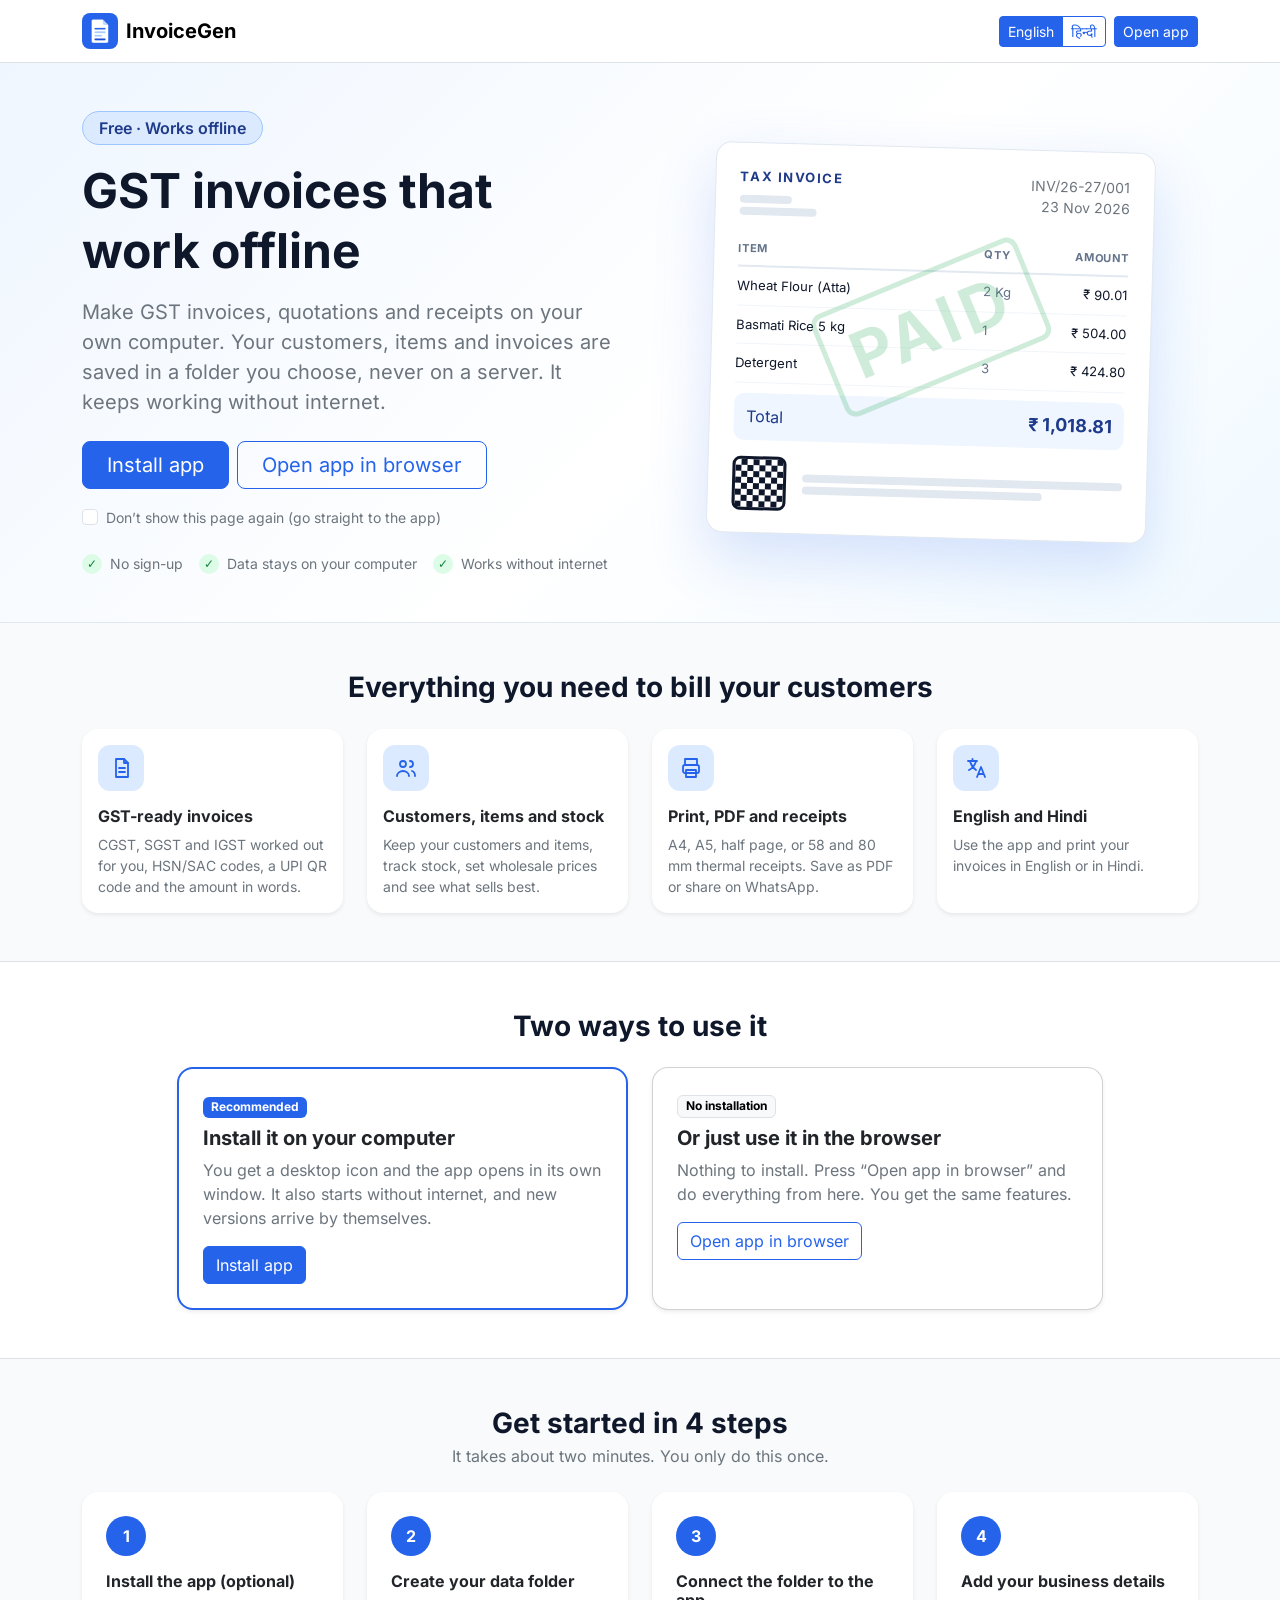
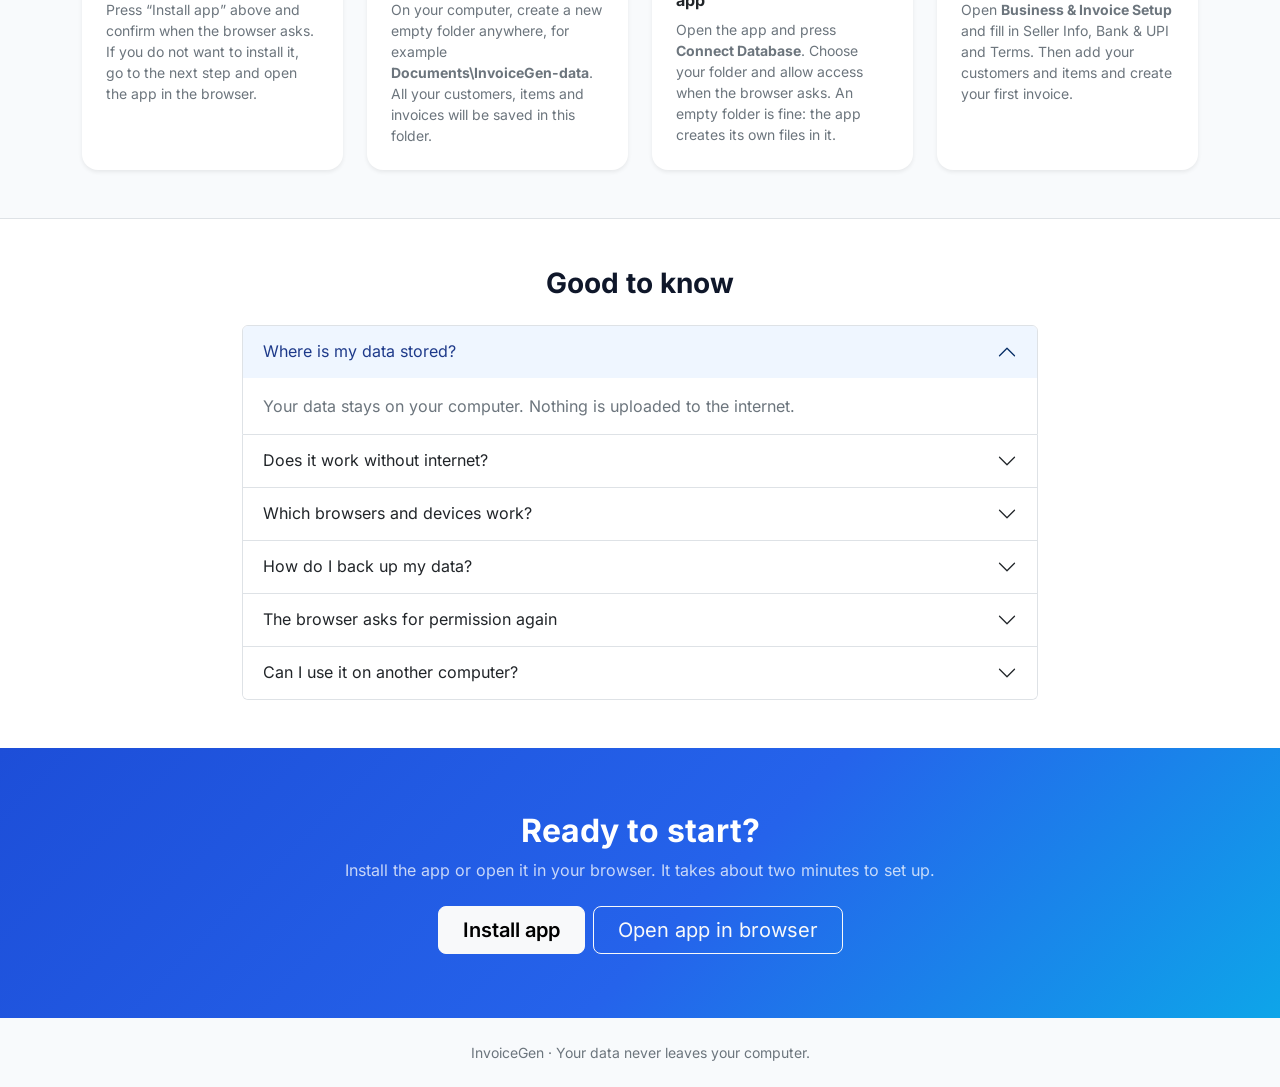
==== commit f244a23e: "Redesign the guide page with Bootstrap 5 Navbar with language switch, hero with an invoice preview, " ====
--- a/index.html
+++ b/index.html
@@ -11,100 +11,239 @@
   <link rel="icon" type="image/png" href="icons/icon-192.png">
   <link rel="apple-touch-icon" href="icons/icon-180.png">
   <link href="fonts/fonts.css" rel="stylesheet">
+  <link href="lib/bootstrap.min.css" rel="stylesheet">
   <link href="landing.css" rel="stylesheet">
   <script src="landing.js"></script>
 </head>
 
 <body>
-  <header class="lp-top">
-    <div class="lp-brand">
-      <img src="icons/icon-192.png" alt="" width="40" height="40">
-      <div><strong>InvoiceGen</strong><span data-t="tagline">Offline GST invoice app</span></div>
+  <!-- Top bar -->
+  <nav class="navbar sticky-top bg-white border-bottom lp-nav">
+    <div class="container">
+      <a class="navbar-brand d-flex align-items-center gap-2 fw-bold" href="index.html?guide=1">
+        <img src="icons/icon-192.png" alt="" width="36" height="36" class="rounded-3">
+        InvoiceGen
+      </a>
+      <div class="d-flex align-items-center gap-2">
+        <div class="btn-group btn-group-sm" role="group" aria-label="Language">
+          <button type="button" class="btn btn-outline-primary" data-lang="en">English</button>
+          <button type="button" class="btn btn-outline-primary" data-lang="hi">हिन्दी</button>
+        </div>
+        <a class="btn btn-primary btn-sm d-none d-sm-inline-block" href="app.html" data-t="navOpen">Open app</a>
+      </div>
     </div>
-    <div class="lp-lang" role="group" aria-label="Language">
-      <button type="button" data-lang="en">English</button>
-      <button type="button" data-lang="hi">हिन्दी</button>
+  </nav>
+
+  <!-- Hero -->
+  <header class="lp-hero">
+    <div class="container py-5">
+      <div class="row align-items-center g-5">
+        <div class="col-lg-6">
+          <span class="badge rounded-pill bg-primary-subtle text-primary-emphasis border border-primary-subtle fs-6 fw-semibold px-3 py-2 mb-3" data-t="heroBadge">Free · Works offline</span>
+          <h1 class="display-5 fw-bold lh-sm mb-3" data-t="heroTitle">GST invoices that work offline</h1>
+          <p class="lead text-secondary mb-4" data-t="heroText">Make GST invoices, quotations and receipts on your own computer. Your customers, items and invoices are saved in a folder you choose, never on a server. It keeps working without internet.</p>
+
+          <div class="d-flex flex-wrap gap-2 mb-3">
+            <button type="button" class="btn btn-primary btn-lg px-4" data-install data-t="btnInstall">Install app</button>
+            <a class="btn btn-outline-primary btn-lg px-4" href="app.html" data-t="btnOpen">Open app in browser</a>
+          </div>
+          <div class="alert alert-info py-2 small mb-3" id="installStatus" role="status" hidden></div>
+
+          <div class="form-check mb-4">
+            <input class="form-check-input" type="checkbox" id="skipGuide">
+            <label class="form-check-label small text-secondary" for="skipGuide" data-t="skip">Don’t show this page again (go straight to the app)</label>
+          </div>
+
+          <ul class="list-unstyled d-flex flex-wrap gap-3 small text-secondary mb-0">
+            <li class="d-flex align-items-center gap-2"><span class="lp-tick">✓</span><span data-t="chip1">No sign-up</span></li>
+            <li class="d-flex align-items-center gap-2"><span class="lp-tick">✓</span><span data-t="chip2">Data stays on your computer</span></li>
+            <li class="d-flex align-items-center gap-2"><span class="lp-tick">✓</span><span data-t="chip3">Works without internet</span></li>
+          </ul>
+        </div>
+
+        <!-- Decorative invoice preview -->
+        <div class="col-lg-6" aria-hidden="true">
+          <div class="lp-mock mx-auto">
+            <div class="lp-mock-stamp">PAID</div>
+            <div class="d-flex justify-content-between align-items-start mb-3">
+              <div>
+                <div class="lp-mock-title">TAX INVOICE</div>
+                <div class="lp-line w-50 mt-2"></div>
+                <div class="lp-line w-75 mt-1"></div>
+              </div>
+              <div class="text-end small text-secondary">INV/26-27/001<br>23 Nov 2026</div>
+            </div>
+            <div class="lp-mock-row lp-mock-head"><span>Item</span><span>Qty</span><span>Amount</span></div>
+            <div class="lp-mock-row"><span>Wheat Flour (Atta)</span><span>2 Kg</span><span>₹ 90.01</span></div>
+            <div class="lp-mock-row"><span>Basmati Rice 5 kg</span><span>1</span><span>₹ 504.00</span></div>
+            <div class="lp-mock-row"><span>Detergent</span><span>3</span><span>₹ 424.80</span></div>
+            <div class="lp-mock-total"><span>Total</span><strong>₹ 1,018.81</strong></div>
+            <div class="d-flex align-items-center gap-3 mt-3">
+              <div class="lp-mock-qr"></div>
+              <div class="flex-grow-1"><div class="lp-line w-100"></div><div class="lp-line w-75 mt-1"></div></div>
+            </div>
+          </div>
+        </div>
+      </div>
     </div>
   </header>
 
-  <main class="lp-wrap">
-    <section class="lp-hero">
-      <h1 data-t="heroTitle">GST invoices that work offline</h1>
-      <p data-t="heroText">Make GST invoices, quotations and receipts on your own computer. Your customers, items and invoices are saved in a folder you choose, never on a server. It keeps working without internet.</p>
-      <div class="lp-actions">
-        <button type="button" class="lp-btn lp-btn-primary" id="btnInstall" data-t="btnInstall">Install app</button>
-        <a class="lp-btn lp-btn-secondary" href="app.html" data-t="btnOpen">Open app in browser</a>
-      </div>
-      <p class="lp-note" data-t="needs">Needs Chrome or Edge on a laptop or desktop computer.</p>
-      <p class="lp-status" id="installStatus" role="status" hidden></p>
-    </section>
-
-    <section>
-      <h2 data-t="waysTitle">Two ways to use it</h2>
-      <div class="lp-cards">
-        <article class="lp-card lp-card-accent">
-          <span class="lp-badge" data-t="recommended">Recommended</span>
-          <h3 data-t="installTitle">Install it on your computer</h3>
-          <p data-t="installText">You get a desktop icon and the app opens in its own window. It also starts without internet, and new versions arrive by themselves.</p>
-        </article>
-        <article class="lp-card">
-          <h3 data-t="browserTitle">Or just use it in the browser</h3>
-          <p data-t="browserText">Nothing to install. Press “Open app in browser” and do everything from here. You get the same features.</p>
-        </article>
-      </div>
-    </section>
-
-    <section>
-      <h2 data-t="stepsTitle">Get started in 4 steps</h2>
-      <ol class="lp-steps">
-        <li>
-          <span class="lp-num">1</span>
-          <div>
-            <h3 data-t="s1Title">Install the app (optional)</h3>
-            <p data-t="s1Text">Press “Install app” above and confirm when the browser asks. If you do not want to install it, go to the next step and open the app in the browser.</p>
-          </div>
-        </li>
-        <li>
-          <span class="lp-num">2</span>
-          <div>
-            <h3 data-t="s2Title">Create your data folder</h3>
-            <p data-t="s2Text">On your computer, create a new empty folder anywhere, for example <b>Documents\InvoiceGen-data</b>. All your customers, items and invoices will be saved in this folder.</p>
-          </div>
-        </li>
-        <li>
-          <span class="lp-num">3</span>
-          <div>
-            <h3 data-t="s3Title">Connect the folder to the app</h3>
-            <p data-t="s3Text">Open the app and press <b>Connect Database</b>. Choose your folder and allow access when the browser asks. An empty folder is fine: the app creates its own files in it.</p>
-          </div>
-        </li>
-        <li>
-          <span class="lp-num">4</span>
-          <div>
-            <h3 data-t="s4Title">Add your business details</h3>
-            <p data-t="s4Text">Open <b>Business &amp; Invoice Setup</b> and fill in Seller Info, Bank &amp; UPI and Terms. Then add your customers and items and create your first invoice.</p>
-          </div>
-        </li>
-      </ol>
-    </section>
-
-    <section>
-      <h2 data-t="goodTitle">Good to know</h2>
-      <ul class="lp-list">
-        <li data-t="g1">Your data stays on your computer. Nothing is uploaded to the internet.</li>
-        <li data-t="g2">After the first visit the app works without internet. A new version arrives by itself when you are online.</li>
-        <li data-t="g3">It works only in Chrome or Edge, because they can read and write a folder on your computer. It does not work on phones.</li>
-        <li data-t="g4">Your folder is the only copy of your data. Back it up regularly. The app also has Backup &amp; Restore.</li>
-        <li data-t="g5">If the browser asks for permission again, press Connect Database and choose the same folder. Your data is safe.</li>
-        <li data-t="g6">The installed app and the browser version can use the same folder. To use it on another computer, install the app there and copy your folder across.</li>
-      </ul>
+  <main>
+    <!-- Features -->
+    <section class="py-5">
+      <div class="container">
+        <h2 class="h3 fw-bold text-center mb-4" data-t="featTitle">Everything you need to bill your customers</h2>
+        <div class="row g-4">
+          <div class="col-md-6 col-lg-3">
+            <div class="card h-100 lp-card border-0 shadow-sm"><div class="card-body">
+              <span class="lp-icon"><svg viewBox="0 0 24 24" width="24" height="24" fill="none" stroke="currentColor" stroke-width="1.8" stroke-linecap="round" stroke-linejoin="round"><path d="M7 3h8l4 4v14H7z"/><path d="M15 3v4h4M10 12h6M10 16h6"/></svg></span>
+              <h3 class="h6 fw-bold mt-3" data-t="f1Title">GST-ready invoices</h3>
+              <p class="small text-secondary mb-0" data-t="f1Text">CGST, SGST and IGST worked out for you, HSN/SAC codes, a UPI QR code and the amount in words.</p>
+            </div></div>
+          </div>
+          <div class="col-md-6 col-lg-3">
+            <div class="card h-100 lp-card border-0 shadow-sm"><div class="card-body">
+              <span class="lp-icon"><svg viewBox="0 0 24 24" width="24" height="24" fill="none" stroke="currentColor" stroke-width="1.8" stroke-linecap="round" stroke-linejoin="round"><circle cx="9" cy="8" r="3"/><path d="M3 20c0-3 3-5 6-5s6 2 6 5"/><path d="M16 11a3 3 0 100-6M18 15c2 .6 3 2.2 3 5"/></svg></span>
+              <h3 class="h6 fw-bold mt-3" data-t="f2Title">Customers, items and stock</h3>
+              <p class="small text-secondary mb-0" data-t="f2Text">Keep your customers and items, track stock, set wholesale prices and see what sells best.</p>
+            </div></div>
+          </div>
+          <div class="col-md-6 col-lg-3">
+            <div class="card h-100 lp-card border-0 shadow-sm"><div class="card-body">
+              <span class="lp-icon"><svg viewBox="0 0 24 24" width="24" height="24" fill="none" stroke="currentColor" stroke-width="1.8" stroke-linecap="round" stroke-linejoin="round"><path d="M6 9V3h12v6"/><rect x="4" y="9" width="16" height="8" rx="2"/><path d="M7 14h10v7H7z"/></svg></span>
+              <h3 class="h6 fw-bold mt-3" data-t="f3Title">Print, PDF and receipts</h3>
+              <p class="small text-secondary mb-0" data-t="f3Text">A4, A5, half page, or 58 and 80 mm thermal receipts. Save as PDF or share on WhatsApp.</p>
+            </div></div>
+          </div>
+          <div class="col-md-6 col-lg-3">
+            <div class="card h-100 lp-card border-0 shadow-sm"><div class="card-body">
+              <span class="lp-icon"><svg viewBox="0 0 24 24" width="24" height="24" fill="none" stroke="currentColor" stroke-width="1.8" stroke-linecap="round" stroke-linejoin="round"><path d="M4 5h9M8.5 3v2M6 5c1 4 3 7 6 9M12 5c-1 4-3 7-7 9M13 21l4-10 4 10M14.5 18h5"/></svg></span>
+              <h3 class="h6 fw-bold mt-3" data-t="f4Title">English and Hindi</h3>
+              <p class="small text-secondary mb-0" data-t="f4Text">Use the app and print your invoices in English or in Hindi.</p>
+            </div></div>
+          </div>
+        </div>
+      </div>
+    </section>
+
+    <!-- Two ways -->
+    <section class="py-5 bg-white border-top border-bottom">
+      <div class="container">
+        <h2 class="h3 fw-bold text-center mb-4" data-t="waysTitle">Two ways to use it</h2>
+        <div class="row g-4 justify-content-center">
+          <div class="col-md-6 col-lg-5">
+            <div class="card h-100 border-primary border-2 shadow-sm">
+              <div class="card-body p-4">
+                <span class="badge text-bg-primary mb-2" data-t="recommended">Recommended</span>
+                <h3 class="h5 fw-bold" data-t="installTitle">Install it on your computer</h3>
+                <p class="text-secondary" data-t="installText">You get a desktop icon and the app opens in its own window. It also starts without internet, and new versions arrive by themselves.</p>
+                <button type="button" class="btn btn-primary" data-install data-t="btnInstall">Install app</button>
+              </div>
+            </div>
+          </div>
+          <div class="col-md-6 col-lg-5">
+            <div class="card h-100 shadow-sm">
+              <div class="card-body p-4">
+                <span class="badge text-bg-light border mb-2" data-t="noInstall">No installation</span>
+                <h3 class="h5 fw-bold" data-t="browserTitle">Or just use it in the browser</h3>
+                <p class="text-secondary" data-t="browserText">Nothing to install. Press “Open app in browser” and do everything from here. You get the same features.</p>
+                <a class="btn btn-outline-primary" href="app.html" data-t="btnOpen">Open app in browser</a>
+              </div>
+            </div>
+          </div>
+        </div>
+      </div>
+    </section>
+
+    <!-- Steps -->
+    <section class="py-5">
+      <div class="container">
+        <h2 class="h3 fw-bold text-center mb-1" data-t="stepsTitle">Get started in 4 steps</h2>
+        <p class="text-center text-secondary mb-4" data-t="stepsSub">It takes about two minutes. You only do this once.</p>
+        <div class="row g-4">
+          <div class="col-md-6 col-lg-3">
+            <div class="card h-100 lp-step border-0 shadow-sm"><div class="card-body p-4">
+              <span class="lp-num">1</span>
+              <h3 class="h6 fw-bold mt-3" data-t="s1Title">Install the app (optional)</h3>
+              <p class="small text-secondary mb-0" data-t="s1Text">Press “Install app” above and confirm when the browser asks. If you do not want to install it, go to the next step and open the app in the browser.</p>
+            </div></div>
+          </div>
+          <div class="col-md-6 col-lg-3">
+            <div class="card h-100 lp-step border-0 shadow-sm"><div class="card-body p-4">
+              <span class="lp-num">2</span>
+              <h3 class="h6 fw-bold mt-3" data-t="s2Title">Create your data folder</h3>
+              <p class="small text-secondary mb-0" data-t="s2Text">On your computer, create a new empty folder anywhere, for example <b>Documents\InvoiceGen-data</b>. All your customers, items and invoices will be saved in this folder.</p>
+            </div></div>
+          </div>
+          <div class="col-md-6 col-lg-3">
+            <div class="card h-100 lp-step border-0 shadow-sm"><div class="card-body p-4">
+              <span class="lp-num">3</span>
+              <h3 class="h6 fw-bold mt-3" data-t="s3Title">Connect the folder to the app</h3>
+              <p class="small text-secondary mb-0" data-t="s3Text">Open the app and press <b>Connect Database</b>. Choose your folder and allow access when the browser asks. An empty folder is fine: the app creates its own files in it.</p>
+            </div></div>
+          </div>
+          <div class="col-md-6 col-lg-3">
+            <div class="card h-100 lp-step border-0 shadow-sm"><div class="card-body p-4">
+              <span class="lp-num">4</span>
+              <h3 class="h6 fw-bold mt-3" data-t="s4Title">Add your business details</h3>
+              <p class="small text-secondary mb-0" data-t="s4Text">Open <b>Business &amp; Invoice Setup</b> and fill in Seller Info, Bank &amp; UPI and Terms. Then add your customers and items and create your first invoice.</p>
+            </div></div>
+          </div>
+        </div>
+      </div>
+    </section>
+
+    <!-- Good to know -->
+    <section class="py-5 bg-white border-top">
+      <div class="container" style="max-width: 820px;">
+        <h2 class="h3 fw-bold text-center mb-4" data-t="goodTitle">Good to know</h2>
+        <div class="accordion" id="faq">
+          <div class="accordion-item">
+            <h3 class="accordion-header"><button class="accordion-button" type="button" data-bs-toggle="collapse" data-bs-target="#q1" aria-expanded="true" aria-controls="q1" data-t="q1">Where is my data stored?</button></h3>
+            <div id="q1" class="accordion-collapse collapse show" data-bs-parent="#faq"><div class="accordion-body text-secondary" data-t="g1">Your data stays on your computer. Nothing is uploaded to the internet.</div></div>
+          </div>
+          <div class="accordion-item">
+            <h3 class="accordion-header"><button class="accordion-button collapsed" type="button" data-bs-toggle="collapse" data-bs-target="#q2" aria-expanded="false" aria-controls="q2" data-t="q2">Does it work without internet?</button></h3>
+            <div id="q2" class="accordion-collapse collapse" data-bs-parent="#faq"><div class="accordion-body text-secondary" data-t="g2">After the first visit the app works without internet. A new version arrives by itself when you are online.</div></div>
+          </div>
+          <div class="accordion-item">
+            <h3 class="accordion-header"><button class="accordion-button collapsed" type="button" data-bs-toggle="collapse" data-bs-target="#q3" aria-expanded="false" aria-controls="q3" data-t="q3">Which browsers and devices work?</button></h3>
+            <div id="q3" class="accordion-collapse collapse" data-bs-parent="#faq"><div class="accordion-body text-secondary" data-t="g3">It works only in Chrome or Edge, because they can read and write a folder on your computer. It does not work on phones.</div></div>
+          </div>
+          <div class="accordion-item">
+            <h3 class="accordion-header"><button class="accordion-button collapsed" type="button" data-bs-toggle="collapse" data-bs-target="#q4" aria-expanded="false" aria-controls="q4" data-t="q4">How do I back up my data?</button></h3>
+            <div id="q4" class="accordion-collapse collapse" data-bs-parent="#faq"><div class="accordion-body text-secondary" data-t="g4">Your folder is the only copy of your data. Back it up regularly. The app also has Backup &amp; Restore.</div></div>
+          </div>
+          <div class="accordion-item">
+            <h3 class="accordion-header"><button class="accordion-button collapsed" type="button" data-bs-toggle="collapse" data-bs-target="#q5" aria-expanded="false" aria-controls="q5" data-t="q5">The browser asks for permission again</button></h3>
+            <div id="q5" class="accordion-collapse collapse" data-bs-parent="#faq"><div class="accordion-body text-secondary" data-t="g5">If the browser asks for permission again, press Connect Database and choose the same folder. Your data is safe.</div></div>
+          </div>
+          <div class="accordion-item">
+            <h3 class="accordion-header"><button class="accordion-button collapsed" type="button" data-bs-toggle="collapse" data-bs-target="#q6" aria-expanded="false" aria-controls="q6" data-t="q6">Can I use it on another computer?</button></h3>
+            <div id="q6" class="accordion-collapse collapse" data-bs-parent="#faq"><div class="accordion-body text-secondary" data-t="g6">The installed app and the browser version can use the same folder. To use it on another computer, install the app there and copy your folder across.</div></div>
+          </div>
+        </div>
+      </div>
+    </section>
+
+    <!-- Closing call to action -->
+    <section class="lp-cta text-white text-center py-5">
+      <div class="container py-3">
+        <h2 class="h2 fw-bold mb-2" data-t="ctaTitle">Ready to start?</h2>
+        <p class="mb-4 opacity-75" data-t="ctaText">Install the app or open it in your browser. It takes about two minutes to set up.</p>
+        <div class="d-flex flex-wrap justify-content-center gap-2">
+          <button type="button" class="btn btn-light btn-lg px-4 fw-semibold" data-install data-t="btnInstall">Install app</button>
+          <a class="btn btn-outline-light btn-lg px-4" href="app.html" data-t="btnOpen">Open app in browser</a>
+        </div>
+      </div>
     </section>
   </main>
 
-  <footer class="lp-foot">
-    <label class="lp-skip"><input type="checkbox" id="skipGuide"> <span data-t="skip">Don’t show this page again (go straight to the app)</span></label>
-    <a class="lp-btn lp-btn-primary" href="app.html" data-t="btnOpen">Open app in browser</a>
+  <footer class="py-4 text-center small text-secondary">
+    <span data-t="foot">InvoiceGen · Your data never leaves your computer.</span>
   </footer>
+
+  <script src="lib/bootstrap.bundle.min.js"></script>
 </body>
 
 </html>
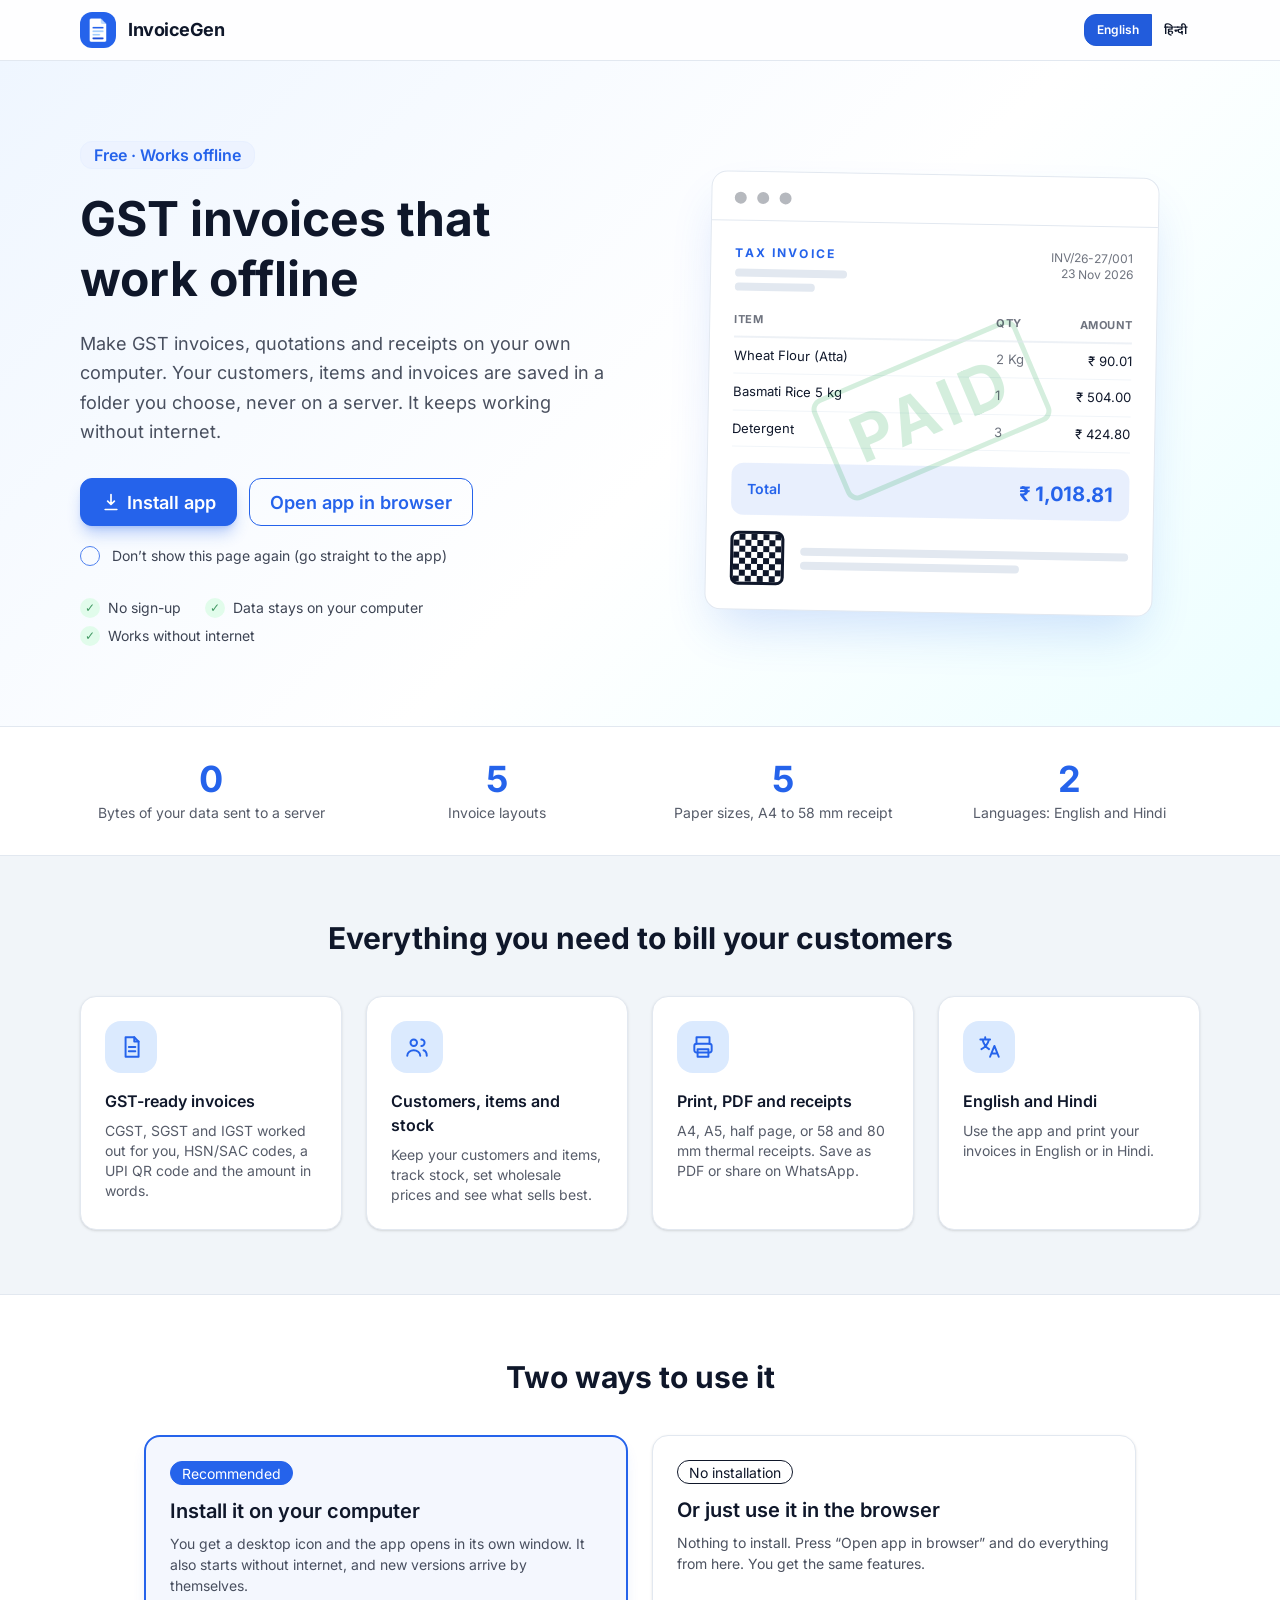
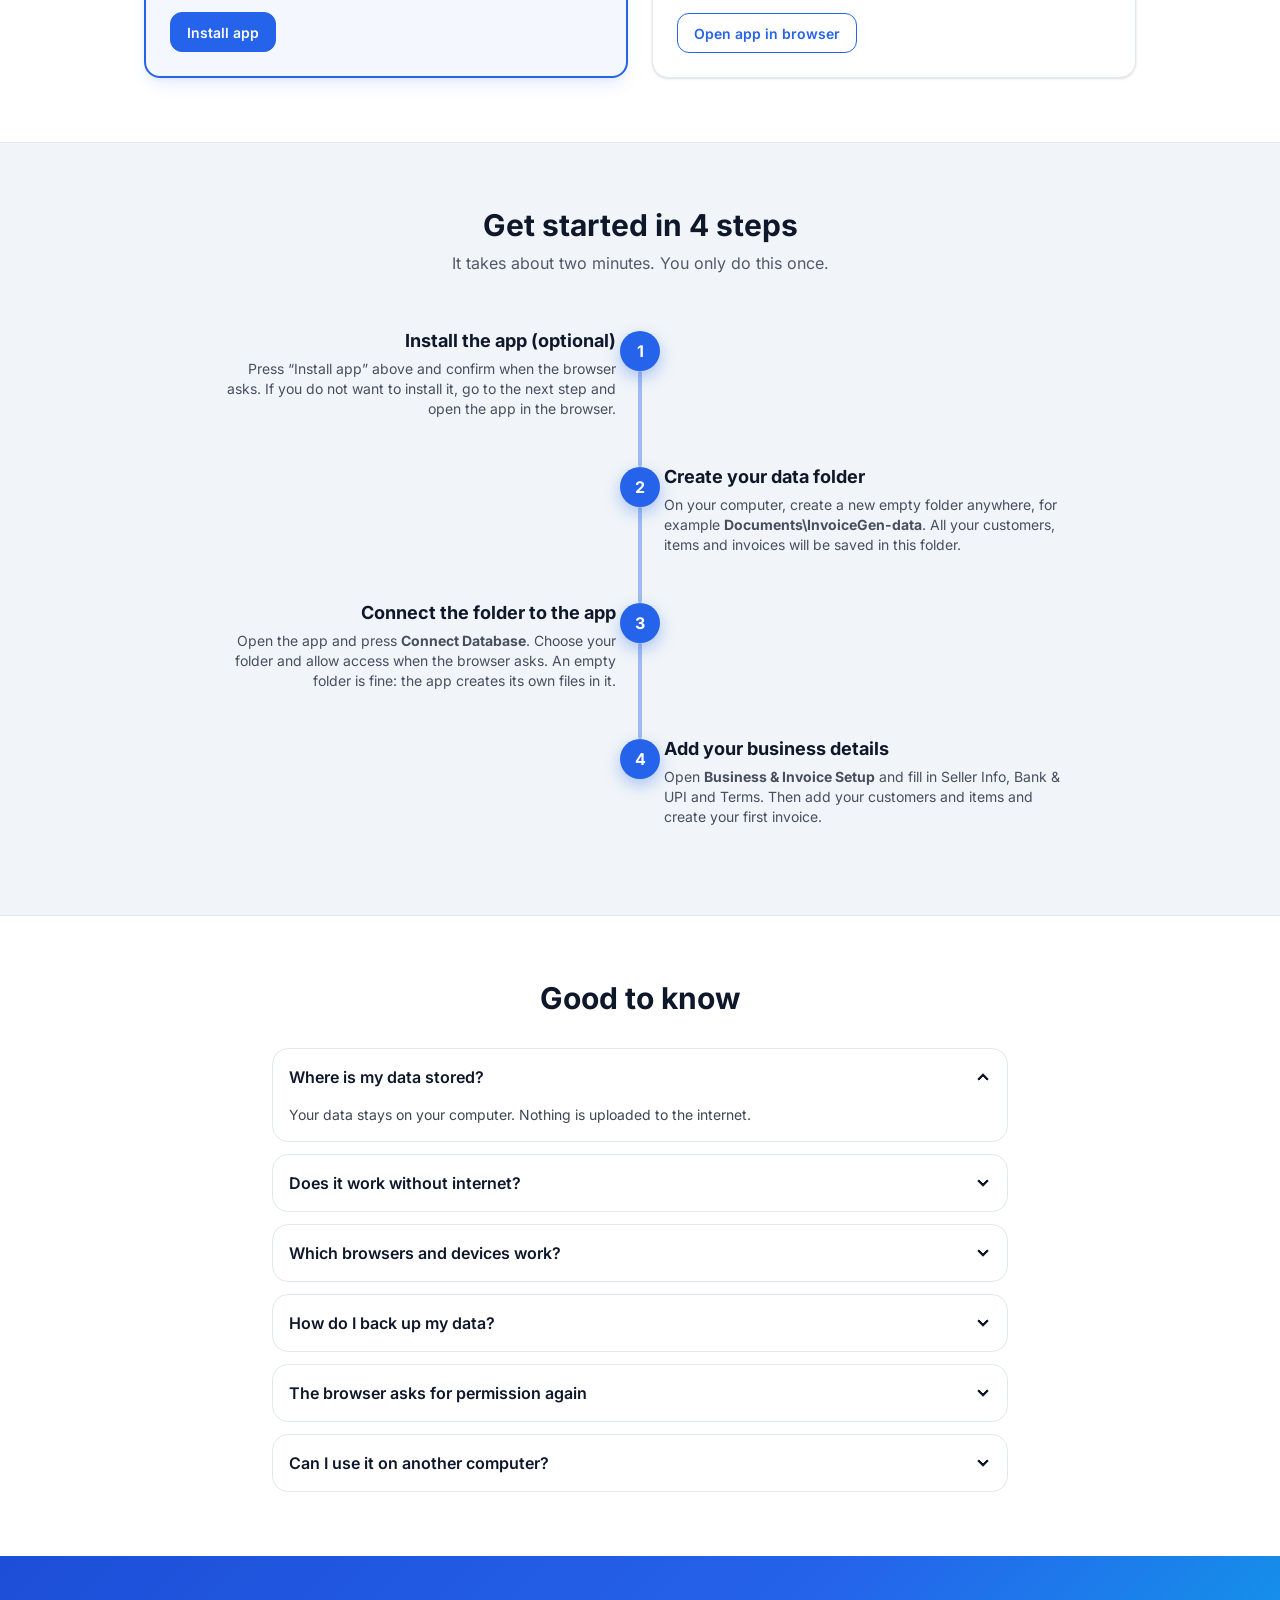
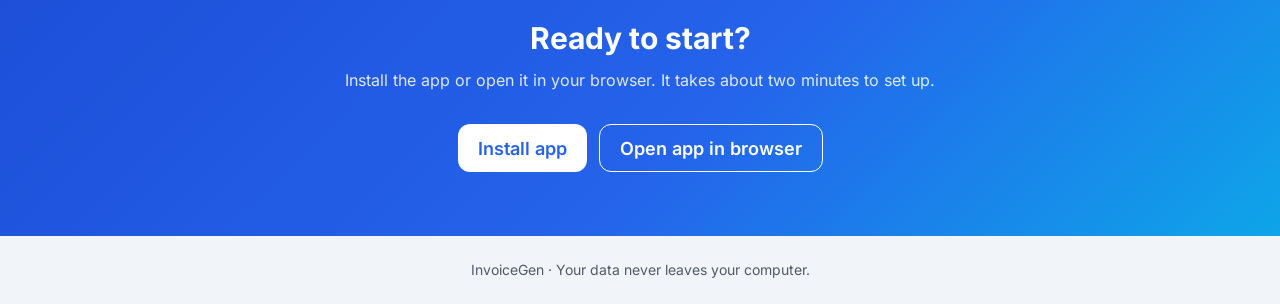
==== commit f3d1f5bb: "Guide page: rebuild with Tailwind CSS + daisyUI; remove the header "Open app" button The stylesheet " ====
--- a/index.html
+++ b/index.html
@@ -1,5 +1,5 @@
 <!doctype html>
-<html lang="en">
+<html lang="en" data-theme="invoicegen">
 
 <head>
   <meta charset="utf-8">
@@ -11,239 +11,241 @@
   <link rel="icon" type="image/png" href="icons/icon-192.png">
   <link rel="apple-touch-icon" href="icons/icon-180.png">
   <link href="fonts/fonts.css" rel="stylesheet">
-  <link href="lib/bootstrap.min.css" rel="stylesheet">
+  <link href="lib/landing.tailwind.css" rel="stylesheet">
   <link href="landing.css" rel="stylesheet">
   <script src="landing.js"></script>
 </head>
 
-<body>
-  <!-- Top bar -->
-  <nav class="navbar sticky-top bg-white border-bottom lp-nav">
-    <div class="container">
-      <a class="navbar-brand d-flex align-items-center gap-2 fw-bold" href="index.html?guide=1">
-        <img src="icons/icon-192.png" alt="" width="36" height="36" class="rounded-3">
-        InvoiceGen
+<body class="bg-base-200 text-base-content antialiased">
+
+  <!-- Top bar: brand and language only -->
+  <header class="sticky top-0 z-30 border-b border-base-300 bg-base-100/90 backdrop-blur">
+    <div class="mx-auto flex w-full max-w-6xl items-center justify-between px-4 py-3">
+      <a class="flex items-center gap-3" href="index.html?guide=1" aria-label="InvoiceGen">
+        <img src="icons/icon-192.png" alt="" width="36" height="36" class="rounded-xl">
+        <span class="text-lg font-extrabold tracking-tight">InvoiceGen</span>
       </a>
-      <div class="d-flex align-items-center gap-2">
-        <div class="btn-group btn-group-sm" role="group" aria-label="Language">
-          <button type="button" class="btn btn-outline-primary" data-lang="en">English</button>
-          <button type="button" class="btn btn-outline-primary" data-lang="hi">हिन्दी</button>
-        </div>
-        <a class="btn btn-primary btn-sm d-none d-sm-inline-block" href="app.html" data-t="navOpen">Open app</a>
-      </div>
-    </div>
-  </nav>
-
-  <!-- Hero -->
-  <header class="lp-hero">
-    <div class="container py-5">
-      <div class="row align-items-center g-5">
-        <div class="col-lg-6">
-          <span class="badge rounded-pill bg-primary-subtle text-primary-emphasis border border-primary-subtle fs-6 fw-semibold px-3 py-2 mb-3" data-t="heroBadge">Free · Works offline</span>
-          <h1 class="display-5 fw-bold lh-sm mb-3" data-t="heroTitle">GST invoices that work offline</h1>
-          <p class="lead text-secondary mb-4" data-t="heroText">Make GST invoices, quotations and receipts on your own computer. Your customers, items and invoices are saved in a folder you choose, never on a server. It keeps working without internet.</p>
-
-          <div class="d-flex flex-wrap gap-2 mb-3">
-            <button type="button" class="btn btn-primary btn-lg px-4" data-install data-t="btnInstall">Install app</button>
-            <a class="btn btn-outline-primary btn-lg px-4" href="app.html" data-t="btnOpen">Open app in browser</a>
-          </div>
-          <div class="alert alert-info py-2 small mb-3" id="installStatus" role="status" hidden></div>
-
-          <div class="form-check mb-4">
-            <input class="form-check-input" type="checkbox" id="skipGuide">
-            <label class="form-check-label small text-secondary" for="skipGuide" data-t="skip">Don’t show this page again (go straight to the app)</label>
-          </div>
-
-          <ul class="list-unstyled d-flex flex-wrap gap-3 small text-secondary mb-0">
-            <li class="d-flex align-items-center gap-2"><span class="lp-tick">✓</span><span data-t="chip1">No sign-up</span></li>
-            <li class="d-flex align-items-center gap-2"><span class="lp-tick">✓</span><span data-t="chip2">Data stays on your computer</span></li>
-            <li class="d-flex align-items-center gap-2"><span class="lp-tick">✓</span><span data-t="chip3">Works without internet</span></li>
-          </ul>
-        </div>
-
-        <!-- Decorative invoice preview -->
-        <div class="col-lg-6" aria-hidden="true">
-          <div class="lp-mock mx-auto">
-            <div class="lp-mock-stamp">PAID</div>
-            <div class="d-flex justify-content-between align-items-start mb-3">
-              <div>
-                <div class="lp-mock-title">TAX INVOICE</div>
-                <div class="lp-line w-50 mt-2"></div>
-                <div class="lp-line w-75 mt-1"></div>
-              </div>
-              <div class="text-end small text-secondary">INV/26-27/001<br>23 Nov 2026</div>
-            </div>
-            <div class="lp-mock-row lp-mock-head"><span>Item</span><span>Qty</span><span>Amount</span></div>
-            <div class="lp-mock-row"><span>Wheat Flour (Atta)</span><span>2 Kg</span><span>₹ 90.01</span></div>
-            <div class="lp-mock-row"><span>Basmati Rice 5 kg</span><span>1</span><span>₹ 504.00</span></div>
-            <div class="lp-mock-row"><span>Detergent</span><span>3</span><span>₹ 424.80</span></div>
-            <div class="lp-mock-total"><span>Total</span><strong>₹ 1,018.81</strong></div>
-            <div class="d-flex align-items-center gap-3 mt-3">
-              <div class="lp-mock-qr"></div>
-              <div class="flex-grow-1"><div class="lp-line w-100"></div><div class="lp-line w-75 mt-1"></div></div>
-            </div>
-          </div>
-        </div>
+      <div class="join" role="group" aria-label="Language">
+        <button type="button" class="btn btn-sm join-item btn-ghost" data-lang="en">English</button>
+        <button type="button" class="btn btn-sm join-item btn-ghost" data-lang="hi">हिन्दी</button>
       </div>
     </div>
   </header>
 
+  <!-- Hero -->
+  <section class="lp-hero">
+    <div class="mx-auto grid w-full max-w-6xl items-center gap-12 px-4 py-14 lg:grid-cols-2 lg:py-20">
+      <div>
+        <span class="badge badge-primary badge-soft badge-lg font-semibold" data-t="heroBadge">Free · Works offline</span>
+        <h1 class="mt-5 text-4xl font-extrabold leading-tight sm:text-5xl" data-t="heroTitle">GST invoices that work offline</h1>
+        <p class="mt-5 max-w-xl text-lg leading-relaxed opacity-75" data-t="heroText">Make GST invoices, quotations and receipts on your own computer. Your customers, items and invoices are saved in a folder you choose, never on a server. It keeps working without internet.</p>
+
+        <div class="mt-8 flex flex-wrap gap-3">
+          <button type="button" class="btn btn-primary btn-lg shadow-lg shadow-primary/30" data-install>
+            <svg viewBox="0 0 24 24" width="20" height="20" fill="none" stroke="currentColor" stroke-width="2" stroke-linecap="round" stroke-linejoin="round" aria-hidden="true"><path d="M12 3v12m0 0l-4-4m4 4l4-4M5 21h14"/></svg>
+            <span data-t="btnInstall">Install app</span>
+          </button>
+          <a class="btn btn-outline btn-primary btn-lg" href="app.html" data-t="btnOpen">Open app in browser</a>
+        </div>
+        <div class="alert alert-info alert-soft mt-4 text-sm" id="installStatus" role="status" hidden></div>
+
+        <label class="mt-5 flex cursor-pointer items-center gap-3 text-sm opacity-80">
+          <input type="checkbox" id="skipGuide" class="checkbox checkbox-primary checkbox-sm">
+          <span data-t="skip">Don’t show this page again (go straight to the app)</span>
+        </label>
+
+        <ul class="mt-8 flex flex-wrap gap-x-6 gap-y-2 text-sm opacity-80">
+          <li class="flex items-center gap-2"><span class="lp-tick">✓</span><span data-t="chip1">No sign-up</span></li>
+          <li class="flex items-center gap-2"><span class="lp-tick">✓</span><span data-t="chip2">Data stays on your computer</span></li>
+          <li class="flex items-center gap-2"><span class="lp-tick">✓</span><span data-t="chip3">Works without internet</span></li>
+        </ul>
+      </div>
+
+      <!-- Decorative app preview -->
+      <div aria-hidden="true">
+        <div class="mockup-window mx-auto w-full max-w-md border border-base-300 bg-base-100 shadow-2xl shadow-primary/20 lg:rotate-1">
+          <div class="relative border-t border-base-300 p-6">
+            <div class="lp-stamp">PAID</div>
+            <div class="flex items-start justify-between">
+              <div>
+                <div class="text-xs font-extrabold uppercase tracking-[0.18em] text-primary">Tax Invoice</div>
+                <div class="mt-2 h-2 w-28 rounded bg-base-300"></div>
+                <div class="mt-1.5 h-2 w-20 rounded bg-base-300"></div>
+              </div>
+              <div class="text-right text-xs opacity-60">INV/26-27/001<br>23 Nov 2026</div>
+            </div>
+            <div class="mt-5 grid grid-cols-[1fr_44px_84px] gap-2 border-b-2 border-base-300 pb-2 text-[11px] font-bold uppercase tracking-wider opacity-60"><span>Item</span><span>Qty</span><span class="text-right">Amount</span></div>
+            <div class="grid grid-cols-[1fr_44px_84px] gap-2 border-b border-base-200 py-2 text-[13px]"><span>Wheat Flour (Atta)</span><span class="opacity-60">2 Kg</span><span class="text-right">₹ 90.01</span></div>
+            <div class="grid grid-cols-[1fr_44px_84px] gap-2 border-b border-base-200 py-2 text-[13px]"><span>Basmati Rice 5 kg</span><span class="opacity-60">1</span><span class="text-right">₹ 504.00</span></div>
+            <div class="grid grid-cols-[1fr_44px_84px] gap-2 border-b border-base-200 py-2 text-[13px]"><span>Detergent</span><span class="opacity-60">3</span><span class="text-right">₹ 424.80</span></div>
+            <div class="mt-4 flex items-center justify-between rounded-xl bg-primary/10 px-4 py-3 text-primary"><span class="text-sm font-semibold">Total</span><strong class="text-xl">₹ 1,018.81</strong></div>
+            <div class="mt-4 flex items-center gap-4">
+              <div class="lp-qr"></div>
+              <div class="flex-1"><div class="h-2 w-full rounded bg-base-300"></div><div class="mt-1.5 h-2 w-2/3 rounded bg-base-300"></div></div>
+            </div>
+          </div>
+        </div>
+      </div>
+    </div>
+  </section>
+
+  <!-- Numbers -->
+  <section class="border-y border-base-300 bg-base-100">
+    <div class="mx-auto grid w-full max-w-6xl grid-cols-2 gap-6 px-4 py-8 text-center md:grid-cols-4">
+      <div><div class="text-4xl font-extrabold text-primary">0</div><div class="mt-1 text-sm opacity-70" data-t="st1">Bytes of your data sent to a server</div></div>
+      <div><div class="text-4xl font-extrabold text-primary">5</div><div class="mt-1 text-sm opacity-70" data-t="st2">Invoice layouts</div></div>
+      <div><div class="text-4xl font-extrabold text-primary">5</div><div class="mt-1 text-sm opacity-70" data-t="st3">Paper sizes, A4 to 58 mm receipt</div></div>
+      <div><div class="text-4xl font-extrabold text-primary">2</div><div class="mt-1 text-sm opacity-70" data-t="st4">Languages: English and Hindi</div></div>
+    </div>
+  </section>
+
   <main>
     <!-- Features -->
-    <section class="py-5">
-      <div class="container">
-        <h2 class="h3 fw-bold text-center mb-4" data-t="featTitle">Everything you need to bill your customers</h2>
-        <div class="row g-4">
-          <div class="col-md-6 col-lg-3">
-            <div class="card h-100 lp-card border-0 shadow-sm"><div class="card-body">
-              <span class="lp-icon"><svg viewBox="0 0 24 24" width="24" height="24" fill="none" stroke="currentColor" stroke-width="1.8" stroke-linecap="round" stroke-linejoin="round"><path d="M7 3h8l4 4v14H7z"/><path d="M15 3v4h4M10 12h6M10 16h6"/></svg></span>
-              <h3 class="h6 fw-bold mt-3" data-t="f1Title">GST-ready invoices</h3>
-              <p class="small text-secondary mb-0" data-t="f1Text">CGST, SGST and IGST worked out for you, HSN/SAC codes, a UPI QR code and the amount in words.</p>
-            </div></div>
-          </div>
-          <div class="col-md-6 col-lg-3">
-            <div class="card h-100 lp-card border-0 shadow-sm"><div class="card-body">
-              <span class="lp-icon"><svg viewBox="0 0 24 24" width="24" height="24" fill="none" stroke="currentColor" stroke-width="1.8" stroke-linecap="round" stroke-linejoin="round"><circle cx="9" cy="8" r="3"/><path d="M3 20c0-3 3-5 6-5s6 2 6 5"/><path d="M16 11a3 3 0 100-6M18 15c2 .6 3 2.2 3 5"/></svg></span>
-              <h3 class="h6 fw-bold mt-3" data-t="f2Title">Customers, items and stock</h3>
-              <p class="small text-secondary mb-0" data-t="f2Text">Keep your customers and items, track stock, set wholesale prices and see what sells best.</p>
-            </div></div>
-          </div>
-          <div class="col-md-6 col-lg-3">
-            <div class="card h-100 lp-card border-0 shadow-sm"><div class="card-body">
-              <span class="lp-icon"><svg viewBox="0 0 24 24" width="24" height="24" fill="none" stroke="currentColor" stroke-width="1.8" stroke-linecap="round" stroke-linejoin="round"><path d="M6 9V3h12v6"/><rect x="4" y="9" width="16" height="8" rx="2"/><path d="M7 14h10v7H7z"/></svg></span>
-              <h3 class="h6 fw-bold mt-3" data-t="f3Title">Print, PDF and receipts</h3>
-              <p class="small text-secondary mb-0" data-t="f3Text">A4, A5, half page, or 58 and 80 mm thermal receipts. Save as PDF or share on WhatsApp.</p>
-            </div></div>
-          </div>
-          <div class="col-md-6 col-lg-3">
-            <div class="card h-100 lp-card border-0 shadow-sm"><div class="card-body">
-              <span class="lp-icon"><svg viewBox="0 0 24 24" width="24" height="24" fill="none" stroke="currentColor" stroke-width="1.8" stroke-linecap="round" stroke-linejoin="round"><path d="M4 5h9M8.5 3v2M6 5c1 4 3 7 6 9M12 5c-1 4-3 7-7 9M13 21l4-10 4 10M14.5 18h5"/></svg></span>
-              <h3 class="h6 fw-bold mt-3" data-t="f4Title">English and Hindi</h3>
-              <p class="small text-secondary mb-0" data-t="f4Text">Use the app and print your invoices in English or in Hindi.</p>
-            </div></div>
-          </div>
-        </div>
+    <section class="mx-auto w-full max-w-6xl px-4 py-16">
+      <h2 class="text-center text-3xl font-extrabold" data-t="featTitle">Everything you need to bill your customers</h2>
+      <div class="mt-10 grid gap-6 sm:grid-cols-2 lg:grid-cols-4">
+        <div class="card border border-base-300 bg-base-100 shadow-sm transition hover:-translate-y-1 hover:shadow-lg"><div class="card-body">
+          <span class="lp-icon"><svg viewBox="0 0 24 24" width="26" height="26" fill="none" stroke="currentColor" stroke-width="1.8" stroke-linecap="round" stroke-linejoin="round"><path d="M7 3h8l4 4v14H7z"/><path d="M15 3v4h4M10 12h6M10 16h6"/></svg></span>
+          <h3 class="card-title mt-2 text-base" data-t="f1Title">GST-ready invoices</h3>
+          <p class="text-sm opacity-70" data-t="f1Text">CGST, SGST and IGST worked out for you, HSN/SAC codes, a UPI QR code and the amount in words.</p>
+        </div></div>
+        <div class="card border border-base-300 bg-base-100 shadow-sm transition hover:-translate-y-1 hover:shadow-lg"><div class="card-body">
+          <span class="lp-icon"><svg viewBox="0 0 24 24" width="26" height="26" fill="none" stroke="currentColor" stroke-width="1.8" stroke-linecap="round" stroke-linejoin="round"><circle cx="9" cy="8" r="3"/><path d="M3 20c0-3 3-5 6-5s6 2 6 5"/><path d="M16 11a3 3 0 100-6M18 15c2 .6 3 2.2 3 5"/></svg></span>
+          <h3 class="card-title mt-2 text-base" data-t="f2Title">Customers, items and stock</h3>
+          <p class="text-sm opacity-70" data-t="f2Text">Keep your customers and items, track stock, set wholesale prices and see what sells best.</p>
+        </div></div>
+        <div class="card border border-base-300 bg-base-100 shadow-sm transition hover:-translate-y-1 hover:shadow-lg"><div class="card-body">
+          <span class="lp-icon"><svg viewBox="0 0 24 24" width="26" height="26" fill="none" stroke="currentColor" stroke-width="1.8" stroke-linecap="round" stroke-linejoin="round"><path d="M6 9V3h12v6"/><rect x="4" y="9" width="16" height="8" rx="2"/><path d="M7 14h10v7H7z"/></svg></span>
+          <h3 class="card-title mt-2 text-base" data-t="f3Title">Print, PDF and receipts</h3>
+          <p class="text-sm opacity-70" data-t="f3Text">A4, A5, half page, or 58 and 80 mm thermal receipts. Save as PDF or share on WhatsApp.</p>
+        </div></div>
+        <div class="card border border-base-300 bg-base-100 shadow-sm transition hover:-translate-y-1 hover:shadow-lg"><div class="card-body">
+          <span class="lp-icon"><svg viewBox="0 0 24 24" width="26" height="26" fill="none" stroke="currentColor" stroke-width="1.8" stroke-linecap="round" stroke-linejoin="round"><path d="M4 5h9M8.5 3v2M6 5c1 4 3 7 6 9M12 5c-1 4-3 7-7 9M13 21l4-10 4 10M14.5 18h5"/></svg></span>
+          <h3 class="card-title mt-2 text-base" data-t="f4Title">English and Hindi</h3>
+          <p class="text-sm opacity-70" data-t="f4Text">Use the app and print your invoices in English or in Hindi.</p>
+        </div></div>
       </div>
     </section>
 
     <!-- Two ways -->
-    <section class="py-5 bg-white border-top border-bottom">
-      <div class="container">
-        <h2 class="h3 fw-bold text-center mb-4" data-t="waysTitle">Two ways to use it</h2>
-        <div class="row g-4 justify-content-center">
-          <div class="col-md-6 col-lg-5">
-            <div class="card h-100 border-primary border-2 shadow-sm">
-              <div class="card-body p-4">
-                <span class="badge text-bg-primary mb-2" data-t="recommended">Recommended</span>
-                <h3 class="h5 fw-bold" data-t="installTitle">Install it on your computer</h3>
-                <p class="text-secondary" data-t="installText">You get a desktop icon and the app opens in its own window. It also starts without internet, and new versions arrive by themselves.</p>
-                <button type="button" class="btn btn-primary" data-install data-t="btnInstall">Install app</button>
-              </div>
-            </div>
-          </div>
-          <div class="col-md-6 col-lg-5">
-            <div class="card h-100 shadow-sm">
-              <div class="card-body p-4">
-                <span class="badge text-bg-light border mb-2" data-t="noInstall">No installation</span>
-                <h3 class="h5 fw-bold" data-t="browserTitle">Or just use it in the browser</h3>
-                <p class="text-secondary" data-t="browserText">Nothing to install. Press “Open app in browser” and do everything from here. You get the same features.</p>
-                <a class="btn btn-outline-primary" href="app.html" data-t="btnOpen">Open app in browser</a>
-              </div>
-            </div>
-          </div>
+    <section class="border-y border-base-300 bg-base-100">
+      <div class="mx-auto w-full max-w-5xl px-4 py-16">
+        <h2 class="text-center text-3xl font-extrabold" data-t="waysTitle">Two ways to use it</h2>
+        <div class="mt-10 grid gap-6 md:grid-cols-2">
+          <div class="card border-2 border-primary bg-primary/5 shadow-lg shadow-primary/10"><div class="card-body">
+            <span class="badge badge-primary" data-t="recommended">Recommended</span>
+            <h3 class="card-title mt-1 text-xl" data-t="installTitle">Install it on your computer</h3>
+            <p class="opacity-75" data-t="installText">You get a desktop icon and the app opens in its own window. It also starts without internet, and new versions arrive by themselves.</p>
+            <div class="card-actions mt-2"><button type="button" class="btn btn-primary" data-install data-t="btnInstall">Install app</button></div>
+          </div></div>
+          <div class="card border border-base-300 bg-base-100 shadow-sm"><div class="card-body">
+            <span class="badge badge-outline" data-t="noInstall">No installation</span>
+            <h3 class="card-title mt-1 text-xl" data-t="browserTitle">Or just use it in the browser</h3>
+            <p class="opacity-75" data-t="browserText">Nothing to install. Press “Open app in browser” and do everything from here. You get the same features.</p>
+            <div class="card-actions mt-2"><a class="btn btn-outline btn-primary" href="app.html" data-t="btnOpen">Open app in browser</a></div>
+          </div></div>
         </div>
       </div>
     </section>
 
     <!-- Steps -->
-    <section class="py-5">
-      <div class="container">
-        <h2 class="h3 fw-bold text-center mb-1" data-t="stepsTitle">Get started in 4 steps</h2>
-        <p class="text-center text-secondary mb-4" data-t="stepsSub">It takes about two minutes. You only do this once.</p>
-        <div class="row g-4">
-          <div class="col-md-6 col-lg-3">
-            <div class="card h-100 lp-step border-0 shadow-sm"><div class="card-body p-4">
-              <span class="lp-num">1</span>
-              <h3 class="h6 fw-bold mt-3" data-t="s1Title">Install the app (optional)</h3>
-              <p class="small text-secondary mb-0" data-t="s1Text">Press “Install app” above and confirm when the browser asks. If you do not want to install it, go to the next step and open the app in the browser.</p>
-            </div></div>
-          </div>
-          <div class="col-md-6 col-lg-3">
-            <div class="card h-100 lp-step border-0 shadow-sm"><div class="card-body p-4">
-              <span class="lp-num">2</span>
-              <h3 class="h6 fw-bold mt-3" data-t="s2Title">Create your data folder</h3>
-              <p class="small text-secondary mb-0" data-t="s2Text">On your computer, create a new empty folder anywhere, for example <b>Documents\InvoiceGen-data</b>. All your customers, items and invoices will be saved in this folder.</p>
-            </div></div>
-          </div>
-          <div class="col-md-6 col-lg-3">
-            <div class="card h-100 lp-step border-0 shadow-sm"><div class="card-body p-4">
-              <span class="lp-num">3</span>
-              <h3 class="h6 fw-bold mt-3" data-t="s3Title">Connect the folder to the app</h3>
-              <p class="small text-secondary mb-0" data-t="s3Text">Open the app and press <b>Connect Database</b>. Choose your folder and allow access when the browser asks. An empty folder is fine: the app creates its own files in it.</p>
-            </div></div>
-          </div>
-          <div class="col-md-6 col-lg-3">
-            <div class="card h-100 lp-step border-0 shadow-sm"><div class="card-body p-4">
-              <span class="lp-num">4</span>
-              <h3 class="h6 fw-bold mt-3" data-t="s4Title">Add your business details</h3>
-              <p class="small text-secondary mb-0" data-t="s4Text">Open <b>Business &amp; Invoice Setup</b> and fill in Seller Info, Bank &amp; UPI and Terms. Then add your customers and items and create your first invoice.</p>
-            </div></div>
-          </div>
-        </div>
-      </div>
+    <section class="mx-auto w-full max-w-4xl px-4 py-16">
+      <h2 class="text-center text-3xl font-extrabold" data-t="stepsTitle">Get started in 4 steps</h2>
+      <p class="mt-2 text-center opacity-70" data-t="stepsSub">It takes about two minutes. You only do this once.</p>
+      <ul class="timeline timeline-vertical timeline-snap-icon mt-12 max-md:timeline-compact">
+        <li>
+          <div class="timeline-middle"><span class="lp-num">1</span></div>
+          <div class="timeline-start mb-10 md:text-end">
+            <h3 class="text-lg font-bold" data-t="s1Title">Install the app (optional)</h3>
+            <p class="mt-1 text-sm opacity-75" data-t="s1Text">Press “Install app” above and confirm when the browser asks. If you do not want to install it, go to the next step and open the app in the browser.</p>
+          </div>
+          <hr class="bg-primary/40">
+        </li>
+        <li>
+          <hr class="bg-primary/40">
+          <div class="timeline-middle"><span class="lp-num">2</span></div>
+          <div class="timeline-end mb-10">
+            <h3 class="text-lg font-bold" data-t="s2Title">Create your data folder</h3>
+            <p class="mt-1 text-sm opacity-75" data-t="s2Text">On your computer, create a new empty folder anywhere, for example <b>Documents\InvoiceGen-data</b>. All your customers, items and invoices will be saved in this folder.</p>
+          </div>
+          <hr class="bg-primary/40">
+        </li>
+        <li>
+          <hr class="bg-primary/40">
+          <div class="timeline-middle"><span class="lp-num">3</span></div>
+          <div class="timeline-start mb-10 md:text-end">
+            <h3 class="text-lg font-bold" data-t="s3Title">Connect the folder to the app</h3>
+            <p class="mt-1 text-sm opacity-75" data-t="s3Text">Open the app and press <b>Connect Database</b>. Choose your folder and allow access when the browser asks. An empty folder is fine: the app creates its own files in it.</p>
+          </div>
+          <hr class="bg-primary/40">
+        </li>
+        <li>
+          <hr class="bg-primary/40">
+          <div class="timeline-middle"><span class="lp-num">4</span></div>
+          <div class="timeline-end mb-6">
+            <h3 class="text-lg font-bold" data-t="s4Title">Add your business details</h3>
+            <p class="mt-1 text-sm opacity-75" data-t="s4Text">Open <b>Business &amp; Invoice Setup</b> and fill in Seller Info, Bank &amp; UPI and Terms. Then add your customers and items and create your first invoice.</p>
+          </div>
+        </li>
+      </ul>
     </section>
 
     <!-- Good to know -->
-    <section class="py-5 bg-white border-top">
-      <div class="container" style="max-width: 820px;">
-        <h2 class="h3 fw-bold text-center mb-4" data-t="goodTitle">Good to know</h2>
-        <div class="accordion" id="faq">
-          <div class="accordion-item">
-            <h3 class="accordion-header"><button class="accordion-button" type="button" data-bs-toggle="collapse" data-bs-target="#q1" aria-expanded="true" aria-controls="q1" data-t="q1">Where is my data stored?</button></h3>
-            <div id="q1" class="accordion-collapse collapse show" data-bs-parent="#faq"><div class="accordion-body text-secondary" data-t="g1">Your data stays on your computer. Nothing is uploaded to the internet.</div></div>
-          </div>
-          <div class="accordion-item">
-            <h3 class="accordion-header"><button class="accordion-button collapsed" type="button" data-bs-toggle="collapse" data-bs-target="#q2" aria-expanded="false" aria-controls="q2" data-t="q2">Does it work without internet?</button></h3>
-            <div id="q2" class="accordion-collapse collapse" data-bs-parent="#faq"><div class="accordion-body text-secondary" data-t="g2">After the first visit the app works without internet. A new version arrives by itself when you are online.</div></div>
-          </div>
-          <div class="accordion-item">
-            <h3 class="accordion-header"><button class="accordion-button collapsed" type="button" data-bs-toggle="collapse" data-bs-target="#q3" aria-expanded="false" aria-controls="q3" data-t="q3">Which browsers and devices work?</button></h3>
-            <div id="q3" class="accordion-collapse collapse" data-bs-parent="#faq"><div class="accordion-body text-secondary" data-t="g3">It works only in Chrome or Edge, because they can read and write a folder on your computer. It does not work on phones.</div></div>
-          </div>
-          <div class="accordion-item">
-            <h3 class="accordion-header"><button class="accordion-button collapsed" type="button" data-bs-toggle="collapse" data-bs-target="#q4" aria-expanded="false" aria-controls="q4" data-t="q4">How do I back up my data?</button></h3>
-            <div id="q4" class="accordion-collapse collapse" data-bs-parent="#faq"><div class="accordion-body text-secondary" data-t="g4">Your folder is the only copy of your data. Back it up regularly. The app also has Backup &amp; Restore.</div></div>
-          </div>
-          <div class="accordion-item">
-            <h3 class="accordion-header"><button class="accordion-button collapsed" type="button" data-bs-toggle="collapse" data-bs-target="#q5" aria-expanded="false" aria-controls="q5" data-t="q5">The browser asks for permission again</button></h3>
-            <div id="q5" class="accordion-collapse collapse" data-bs-parent="#faq"><div class="accordion-body text-secondary" data-t="g5">If the browser asks for permission again, press Connect Database and choose the same folder. Your data is safe.</div></div>
-          </div>
-          <div class="accordion-item">
-            <h3 class="accordion-header"><button class="accordion-button collapsed" type="button" data-bs-toggle="collapse" data-bs-target="#q6" aria-expanded="false" aria-controls="q6" data-t="q6">Can I use it on another computer?</button></h3>
-            <div id="q6" class="accordion-collapse collapse" data-bs-parent="#faq"><div class="accordion-body text-secondary" data-t="g6">The installed app and the browser version can use the same folder. To use it on another computer, install the app there and copy your folder across.</div></div>
+    <section class="border-t border-base-300 bg-base-100">
+      <div class="mx-auto w-full max-w-3xl px-4 py-16">
+        <h2 class="text-center text-3xl font-extrabold" data-t="goodTitle">Good to know</h2>
+        <div class="mt-8 space-y-3">
+          <div class="collapse collapse-arrow border border-base-300 bg-base-100">
+            <input type="radio" name="faq" checked aria-label="faq 1">
+            <div class="collapse-title font-semibold" data-t="q1">Where is my data stored?</div>
+            <div class="collapse-content text-sm opacity-80"><p data-t="g1">Your data stays on your computer. Nothing is uploaded to the internet.</p></div>
+          </div>
+          <div class="collapse collapse-arrow border border-base-300 bg-base-100">
+            <input type="radio" name="faq" aria-label="faq 2">
+            <div class="collapse-title font-semibold" data-t="q2">Does it work without internet?</div>
+            <div class="collapse-content text-sm opacity-80"><p data-t="g2">After the first visit the app works without internet. A new version arrives by itself when you are online.</p></div>
+          </div>
+          <div class="collapse collapse-arrow border border-base-300 bg-base-100">
+            <input type="radio" name="faq" aria-label="faq 3">
+            <div class="collapse-title font-semibold" data-t="q3">Which browsers and devices work?</div>
+            <div class="collapse-content text-sm opacity-80"><p data-t="g3">It works only in Chrome or Edge, because they can read and write a folder on your computer. It does not work on phones.</p></div>
+          </div>
+          <div class="collapse collapse-arrow border border-base-300 bg-base-100">
+            <input type="radio" name="faq" aria-label="faq 4">
+            <div class="collapse-title font-semibold" data-t="q4">How do I back up my data?</div>
+            <div class="collapse-content text-sm opacity-80"><p data-t="g4">Your folder is the only copy of your data. Back it up regularly. The app also has Backup &amp; Restore.</p></div>
+          </div>
+          <div class="collapse collapse-arrow border border-base-300 bg-base-100">
+            <input type="radio" name="faq" aria-label="faq 5">
+            <div class="collapse-title font-semibold" data-t="q5">The browser asks for permission again</div>
+            <div class="collapse-content text-sm opacity-80"><p data-t="g5">If the browser asks for permission again, press Connect Database and choose the same folder. Your data is safe.</p></div>
+          </div>
+          <div class="collapse collapse-arrow border border-base-300 bg-base-100">
+            <input type="radio" name="faq" aria-label="faq 6">
+            <div class="collapse-title font-semibold" data-t="q6">Can I use it on another computer?</div>
+            <div class="collapse-content text-sm opacity-80"><p data-t="g6">The installed app and the browser version can use the same folder. To use it on another computer, install the app there and copy your folder across.</p></div>
           </div>
         </div>
       </div>
     </section>
 
     <!-- Closing call to action -->
-    <section class="lp-cta text-white text-center py-5">
-      <div class="container py-3">
-        <h2 class="h2 fw-bold mb-2" data-t="ctaTitle">Ready to start?</h2>
-        <p class="mb-4 opacity-75" data-t="ctaText">Install the app or open it in your browser. It takes about two minutes to set up.</p>
-        <div class="d-flex flex-wrap justify-content-center gap-2">
-          <button type="button" class="btn btn-light btn-lg px-4 fw-semibold" data-install data-t="btnInstall">Install app</button>
-          <a class="btn btn-outline-light btn-lg px-4" href="app.html" data-t="btnOpen">Open app in browser</a>
+    <section class="lp-cta text-white">
+      <div class="mx-auto w-full max-w-3xl px-4 py-16 text-center">
+        <h2 class="text-3xl font-extrabold" data-t="ctaTitle">Ready to start?</h2>
+        <p class="mt-3 opacity-85" data-t="ctaText">Install the app or open it in your browser. It takes about two minutes to set up.</p>
+        <div class="mt-8 flex flex-wrap justify-center gap-3">
+          <button type="button" class="btn btn-lg border-0 bg-white text-primary hover:bg-base-200" data-install data-t="btnInstall">Install app</button>
+          <a class="btn btn-lg btn-outline border-white text-white hover:border-white hover:bg-white hover:text-primary" href="app.html" data-t="btnOpen">Open app in browser</a>
         </div>
       </div>
     </section>
   </main>
 
-  <footer class="py-4 text-center small text-secondary">
-    <span data-t="foot">InvoiceGen · Your data never leaves your computer.</span>
+  <footer class="footer footer-center p-6 text-sm opacity-70">
+    <p data-t="foot">InvoiceGen · Your data never leaves your computer.</p>
   </footer>
 
-  <script src="lib/bootstrap.bundle.min.js"></script>
 </body>
 
 </html>
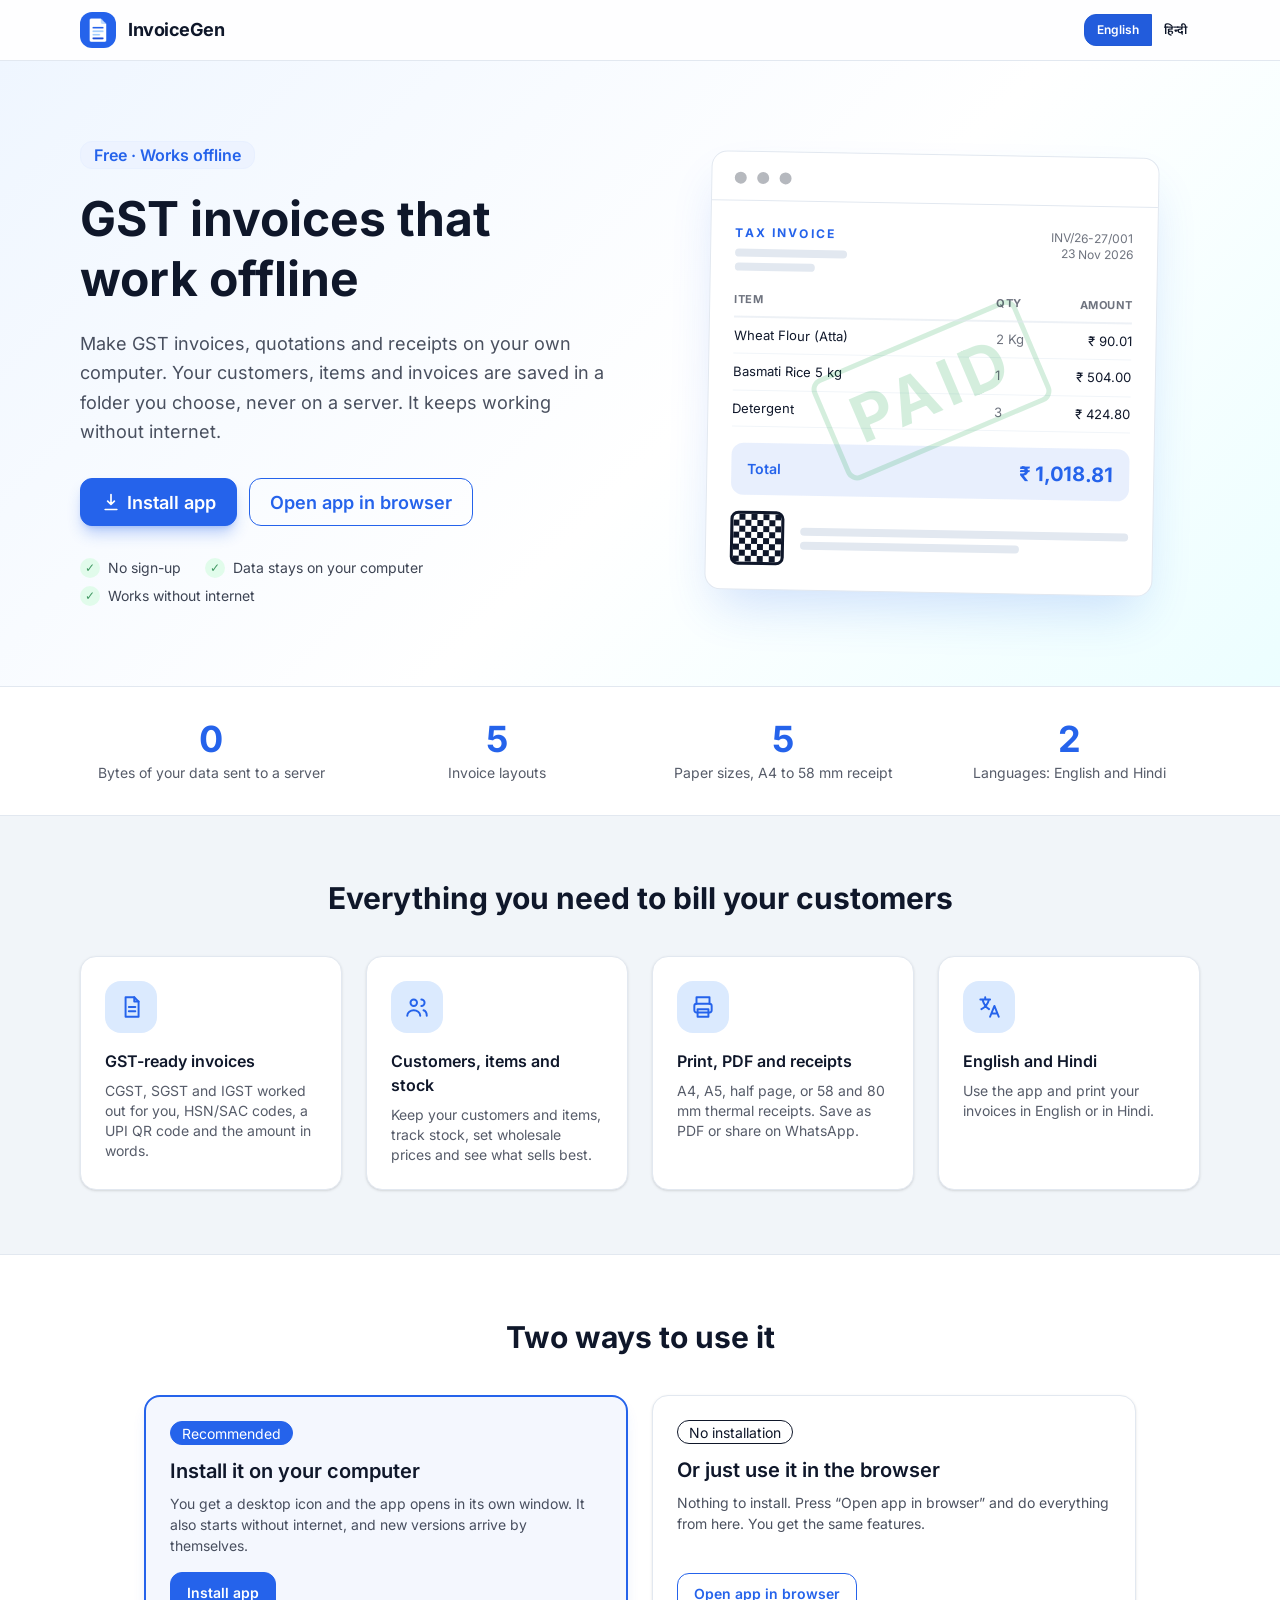
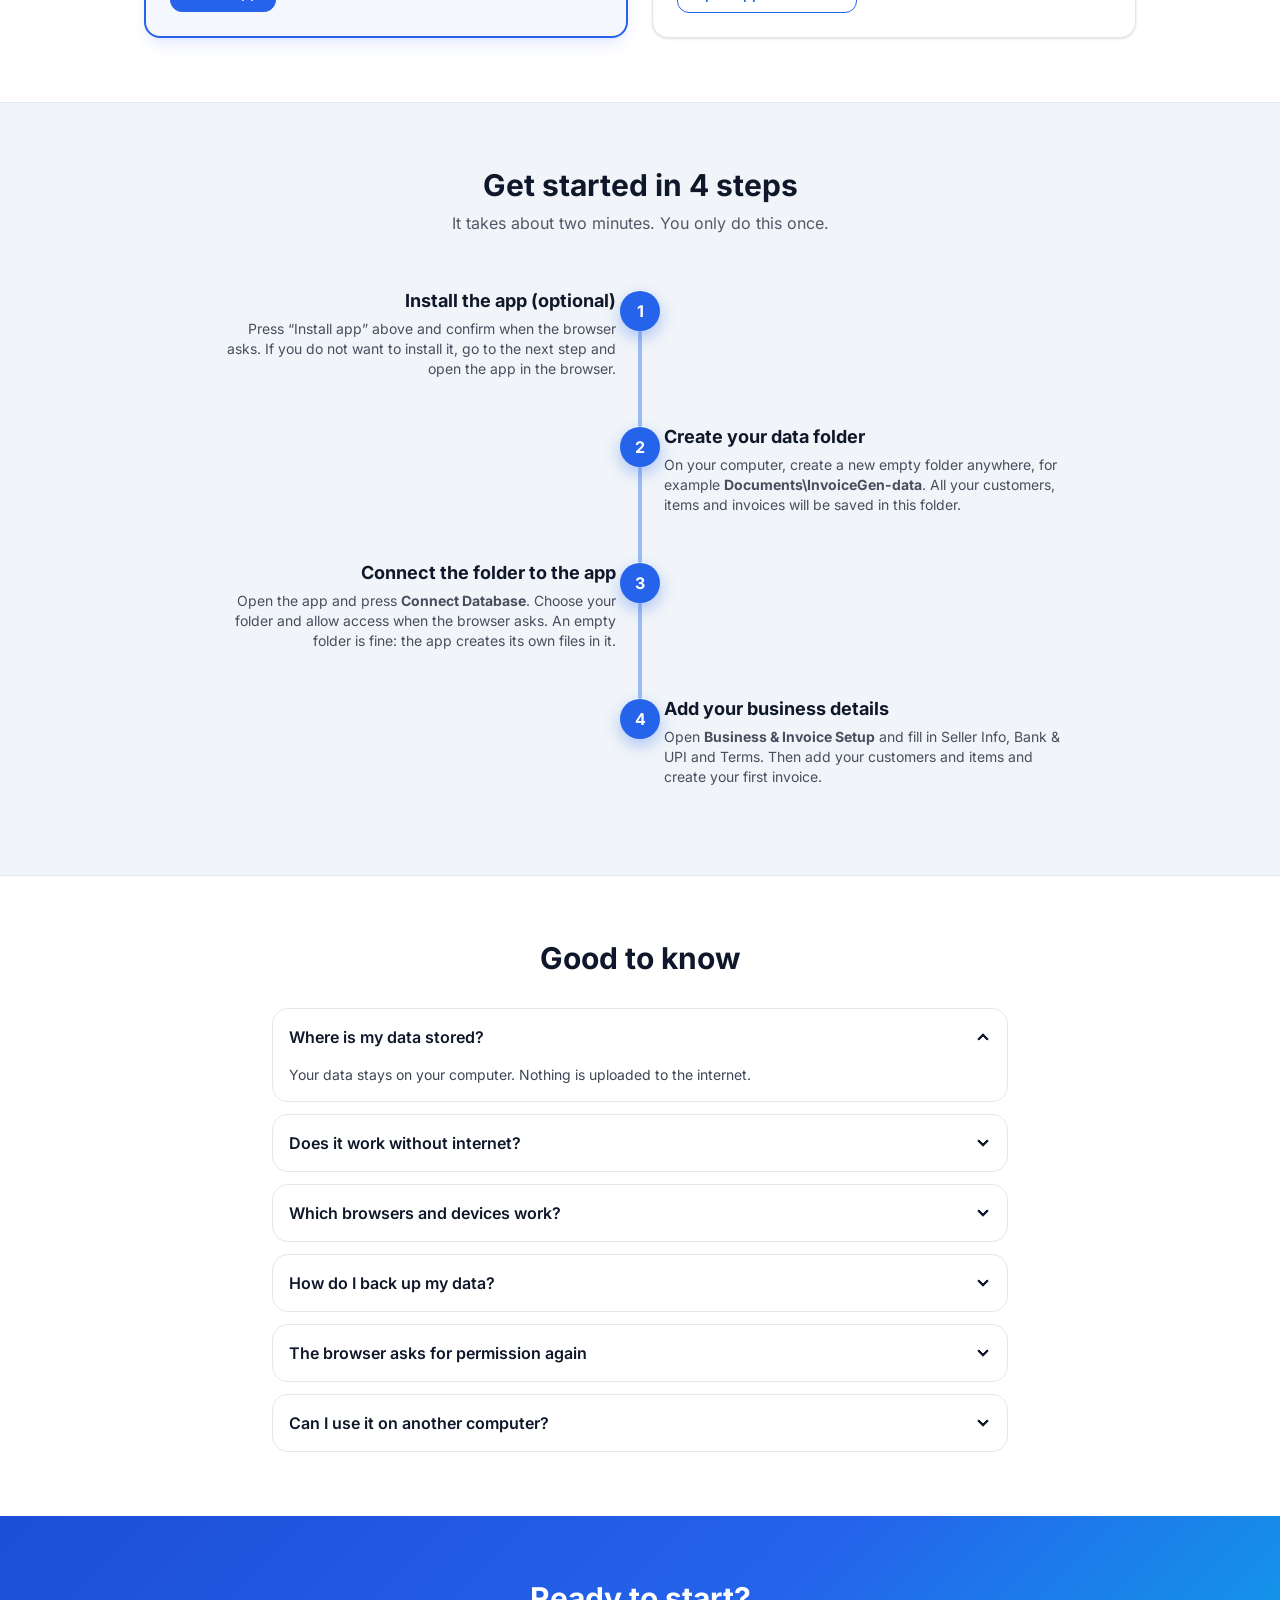
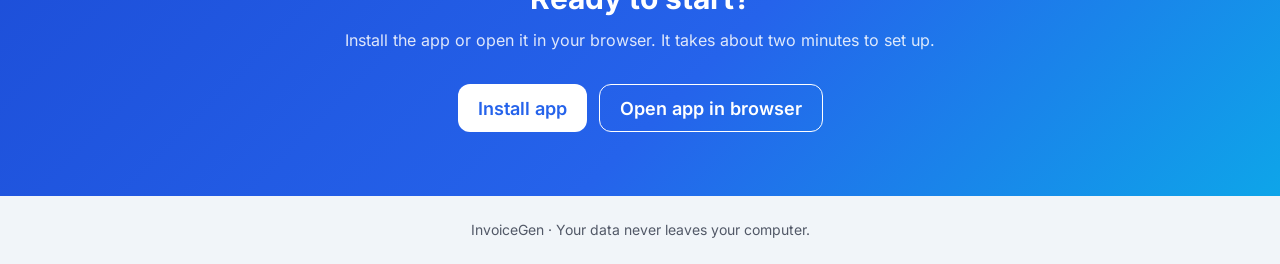
==== commit e967e8c0: "Guide page always shows on the main address Removes the "Don't show this page again" tick. A leftove" ====
--- a/index.html
+++ b/index.html
@@ -49,10 +49,6 @@
         </div>
         <div class="alert alert-info alert-soft mt-4 text-sm" id="installStatus" role="status" hidden></div>
 
-        <label class="mt-5 flex cursor-pointer items-center gap-3 text-sm opacity-80">
-          <input type="checkbox" id="skipGuide" class="checkbox checkbox-primary checkbox-sm">
-          <span data-t="skip">Don’t show this page again (go straight to the app)</span>
-        </label>
 
         <ul class="mt-8 flex flex-wrap gap-x-6 gap-y-2 text-sm opacity-80">
           <li class="flex items-center gap-2"><span class="lp-tick">✓</span><span data-t="chip1">No sign-up</span></li>
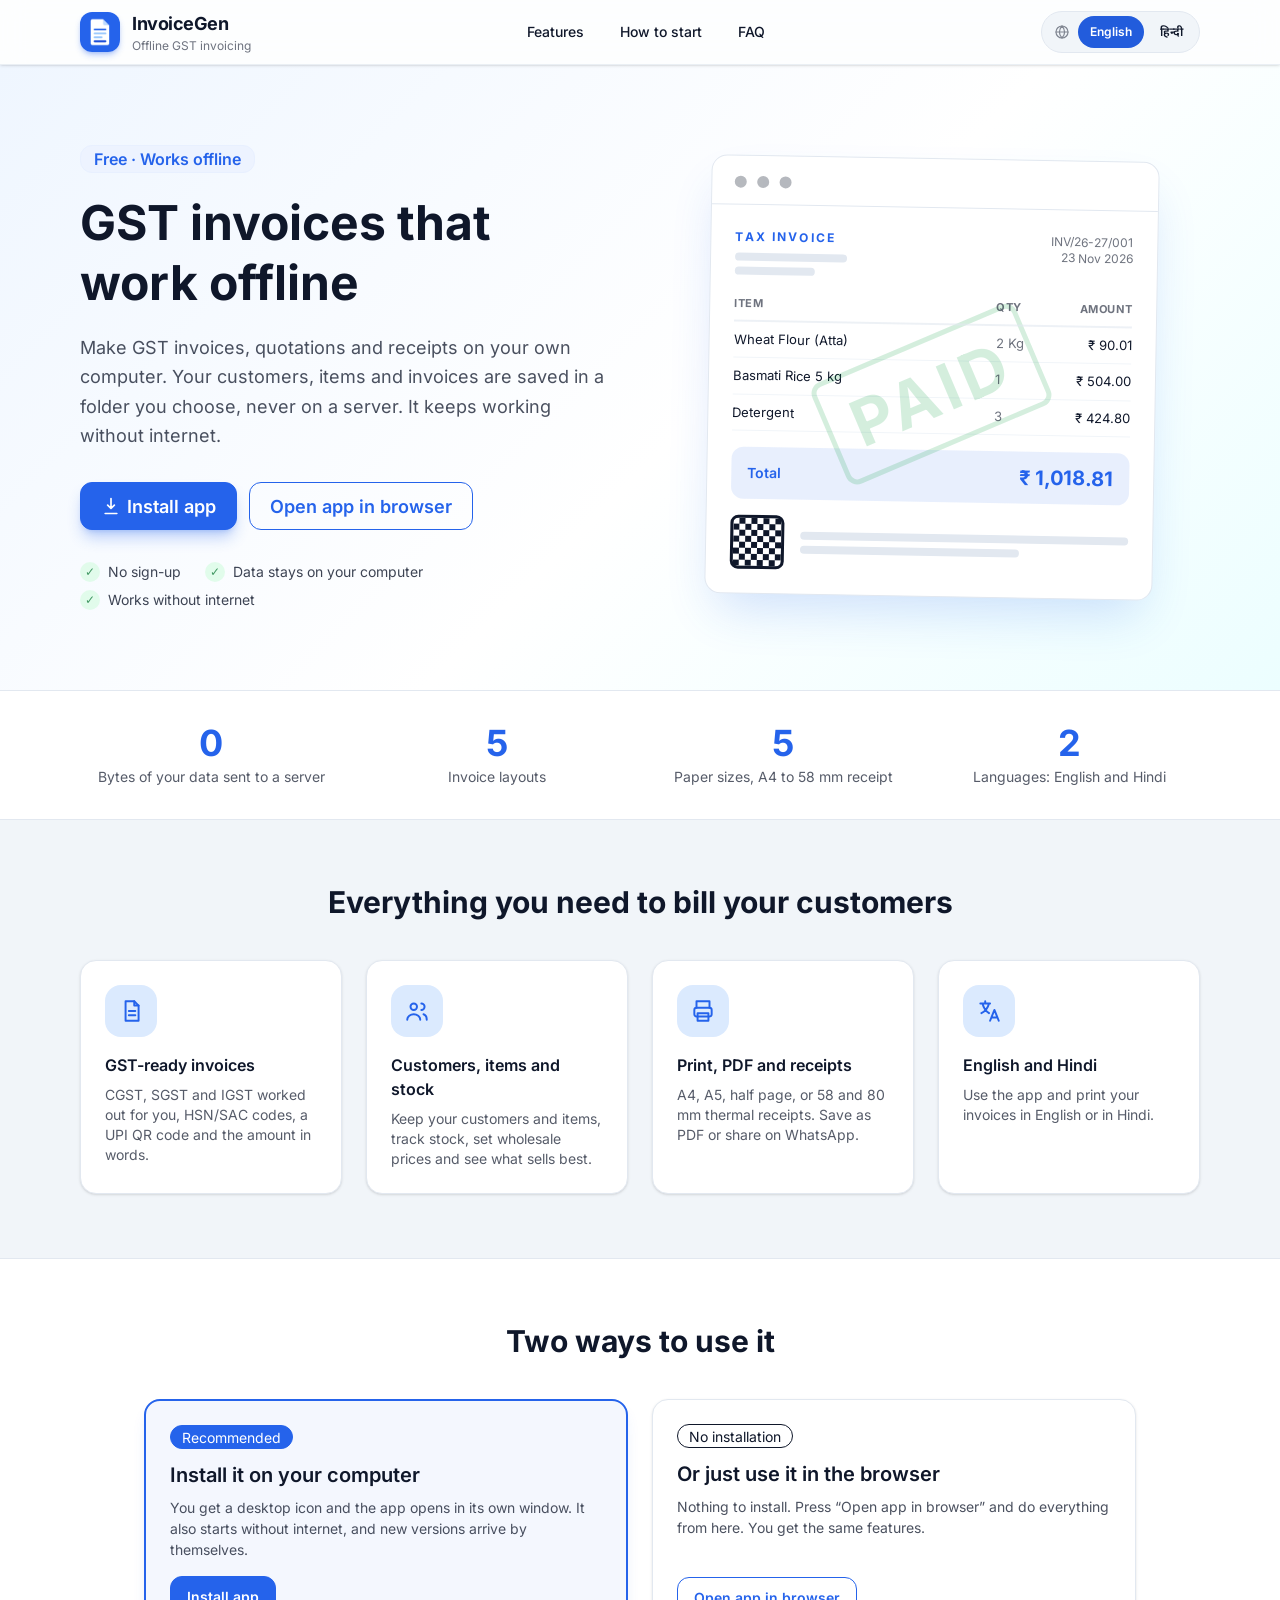
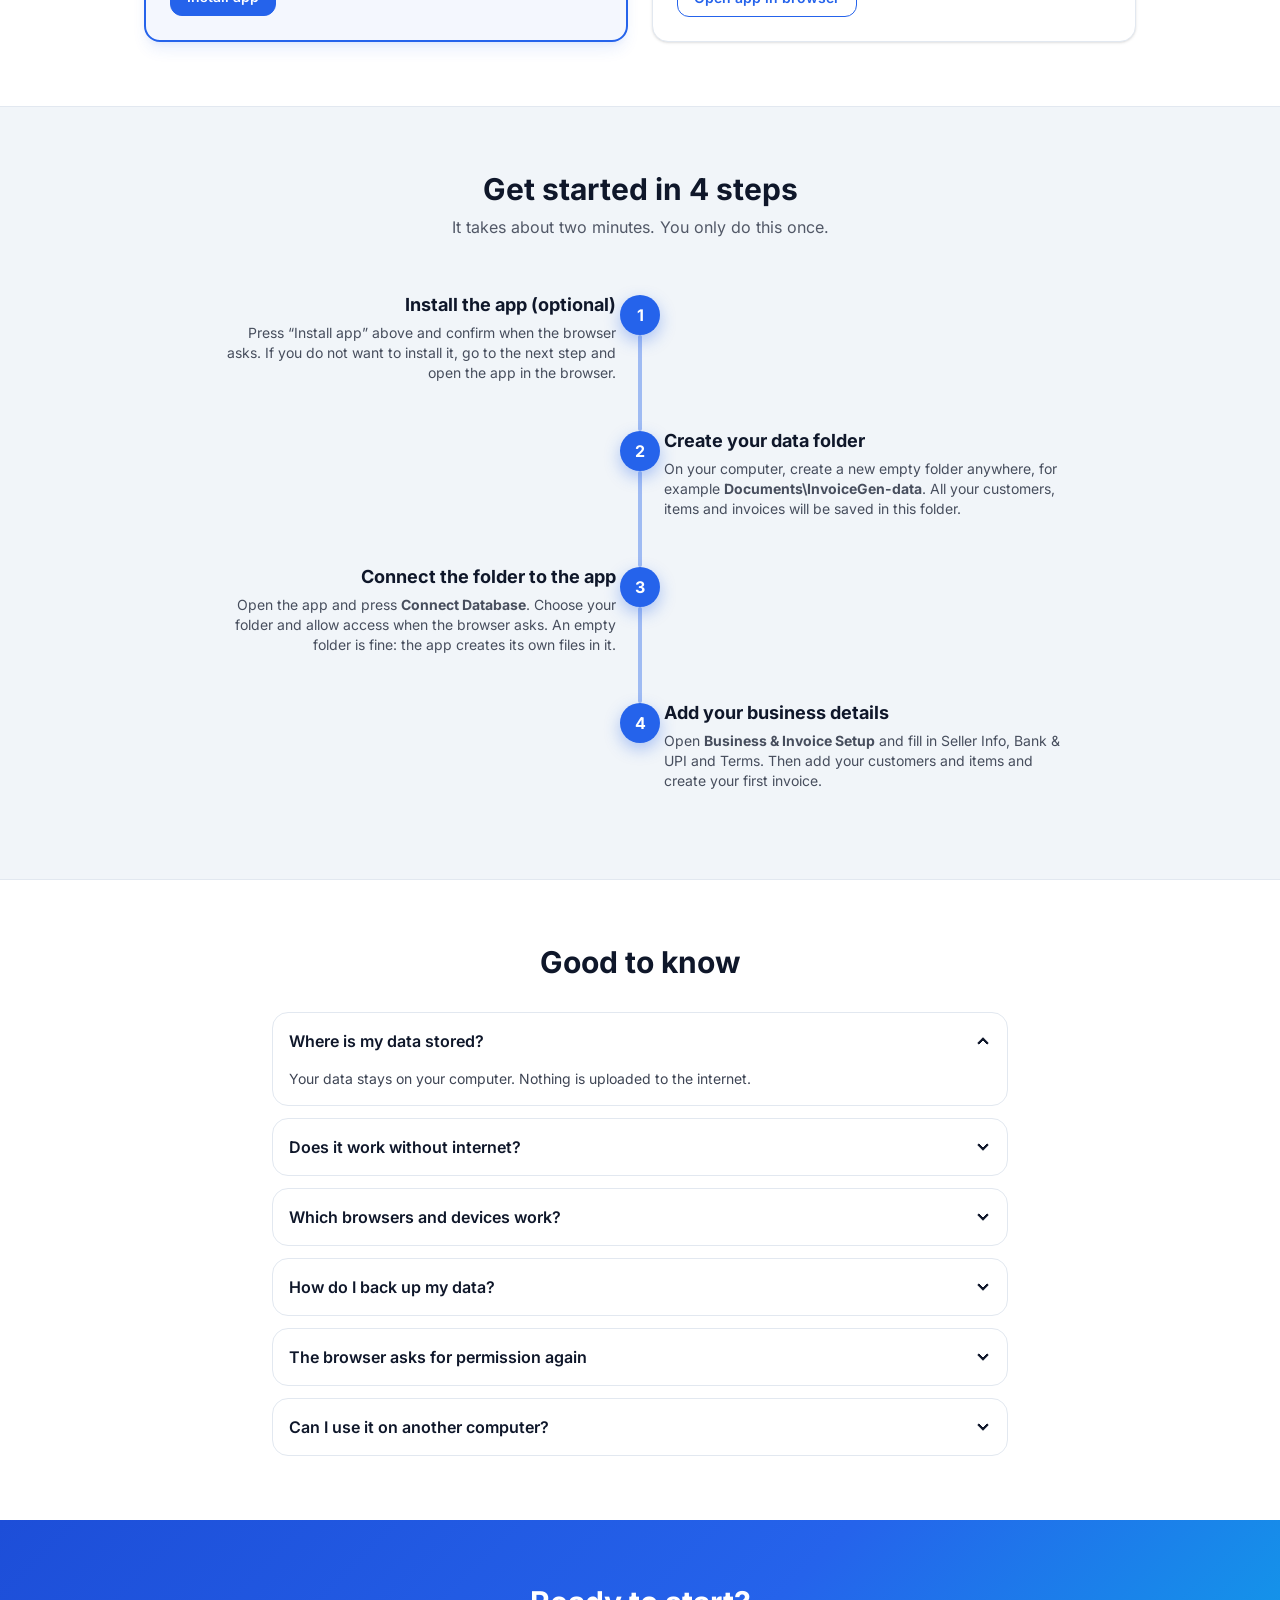
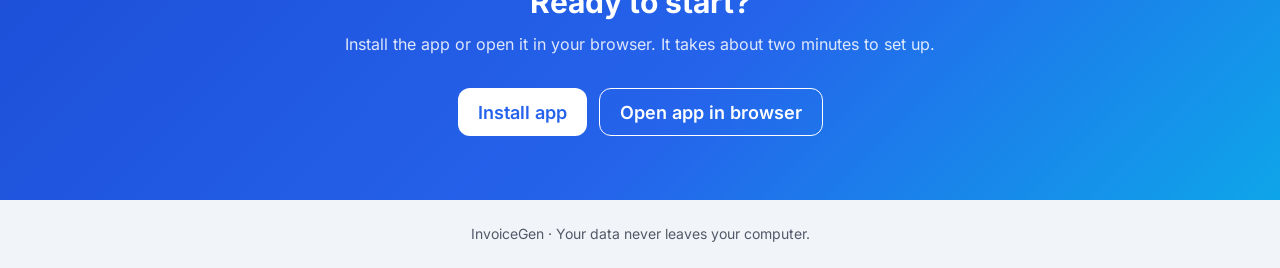
==== commit 62965eed: "Guide page: redesigned header Brand with tagline, section links (Features, How to start, FAQ) and a " ====
--- a/index.html
+++ b/index.html
@@ -18,16 +18,27 @@
 
 <body class="bg-base-200 text-base-content antialiased">
 
-  <!-- Top bar: brand and language only -->
-  <header class="sticky top-0 z-30 border-b border-base-300 bg-base-100/90 backdrop-blur">
-    <div class="mx-auto flex w-full max-w-6xl items-center justify-between px-4 py-3">
+  <!-- Top bar: brand, section links and language -->
+  <header class="sticky top-0 z-30 border-b border-base-300/70 bg-base-100/85 shadow-sm backdrop-blur-md">
+    <div class="mx-auto flex h-16 w-full max-w-6xl items-center justify-between gap-4 px-4">
       <a class="flex items-center gap-3" href="index.html?guide=1" aria-label="InvoiceGen">
-        <img src="icons/icon-192.png" alt="" width="36" height="36" class="rounded-xl">
-        <span class="text-lg font-extrabold tracking-tight">InvoiceGen</span>
+        <img src="icons/icon-192.png" alt="" width="40" height="40" class="rounded-xl shadow-md shadow-primary/30">
+        <span class="leading-tight">
+          <span class="block text-lg font-extrabold tracking-tight">InvoiceGen</span>
+          <span class="hidden text-xs opacity-60 sm:block" data-t="tagline">Offline GST invoicing</span>
+        </span>
       </a>
-      <div class="join" role="group" aria-label="Language">
-        <button type="button" class="btn btn-sm join-item btn-ghost" data-lang="en">English</button>
-        <button type="button" class="btn btn-sm join-item btn-ghost" data-lang="hi">हिन्दी</button>
+
+      <nav class="hidden items-center gap-1 text-sm font-medium md:flex" aria-label="Sections">
+        <a class="rounded-full px-4 py-2 transition hover:bg-primary/10 hover:text-primary" href="#features" data-t="navFeatures">Features</a>
+        <a class="rounded-full px-4 py-2 transition hover:bg-primary/10 hover:text-primary" href="#steps" data-t="navSteps">How to start</a>
+        <a class="rounded-full px-4 py-2 transition hover:bg-primary/10 hover:text-primary" href="#faq" data-t="navFaq">FAQ</a>
+      </nav>
+
+      <div class="flex items-center gap-1 rounded-full border border-base-300 bg-base-200 p-1" role="group" aria-label="Language">
+        <svg class="ml-2 mr-1 hidden opacity-50 sm:block" viewBox="0 0 24 24" width="16" height="16" fill="none" stroke="currentColor" stroke-width="1.8" stroke-linecap="round" stroke-linejoin="round" aria-hidden="true"><circle cx="12" cy="12" r="9"/><path d="M3 12h18M12 3c2.6 2.6 3.9 5.6 3.9 9S14.600 18.400 12 21M12 3C9.400 5.600 8.100 8.600 8.100 12S9.400 18.400 12 21"/></svg>
+        <button type="button" class="btn btn-sm rounded-full border-0 btn-ghost" data-lang="en">English</button>
+        <button type="button" class="btn btn-sm rounded-full border-0 btn-ghost" data-lang="hi">हिन्दी</button>
       </div>
     </div>
   </header>
@@ -97,7 +108,7 @@
 
   <main>
     <!-- Features -->
-    <section class="mx-auto w-full max-w-6xl px-4 py-16">
+    <section id="features" class="mx-auto w-full max-w-6xl scroll-mt-20 px-4 py-16">
       <h2 class="text-center text-3xl font-extrabold" data-t="featTitle">Everything you need to bill your customers</h2>
       <div class="mt-10 grid gap-6 sm:grid-cols-2 lg:grid-cols-4">
         <div class="card border border-base-300 bg-base-100 shadow-sm transition hover:-translate-y-1 hover:shadow-lg"><div class="card-body">
@@ -145,7 +156,7 @@
     </section>
 
     <!-- Steps -->
-    <section class="mx-auto w-full max-w-4xl px-4 py-16">
+    <section id="steps" class="mx-auto w-full max-w-4xl scroll-mt-20 px-4 py-16">
       <h2 class="text-center text-3xl font-extrabold" data-t="stepsTitle">Get started in 4 steps</h2>
       <p class="mt-2 text-center opacity-70" data-t="stepsSub">It takes about two minutes. You only do this once.</p>
       <ul class="timeline timeline-vertical timeline-snap-icon mt-12 max-md:timeline-compact">
@@ -187,7 +198,7 @@
     </section>
 
     <!-- Good to know -->
-    <section class="border-t border-base-300 bg-base-100">
+    <section id="faq" class="scroll-mt-16 border-t border-base-300 bg-base-100">
       <div class="mx-auto w-full max-w-3xl px-4 py-16">
         <h2 class="text-center text-3xl font-extrabold" data-t="goodTitle">Good to know</h2>
         <div class="mt-8 space-y-3">
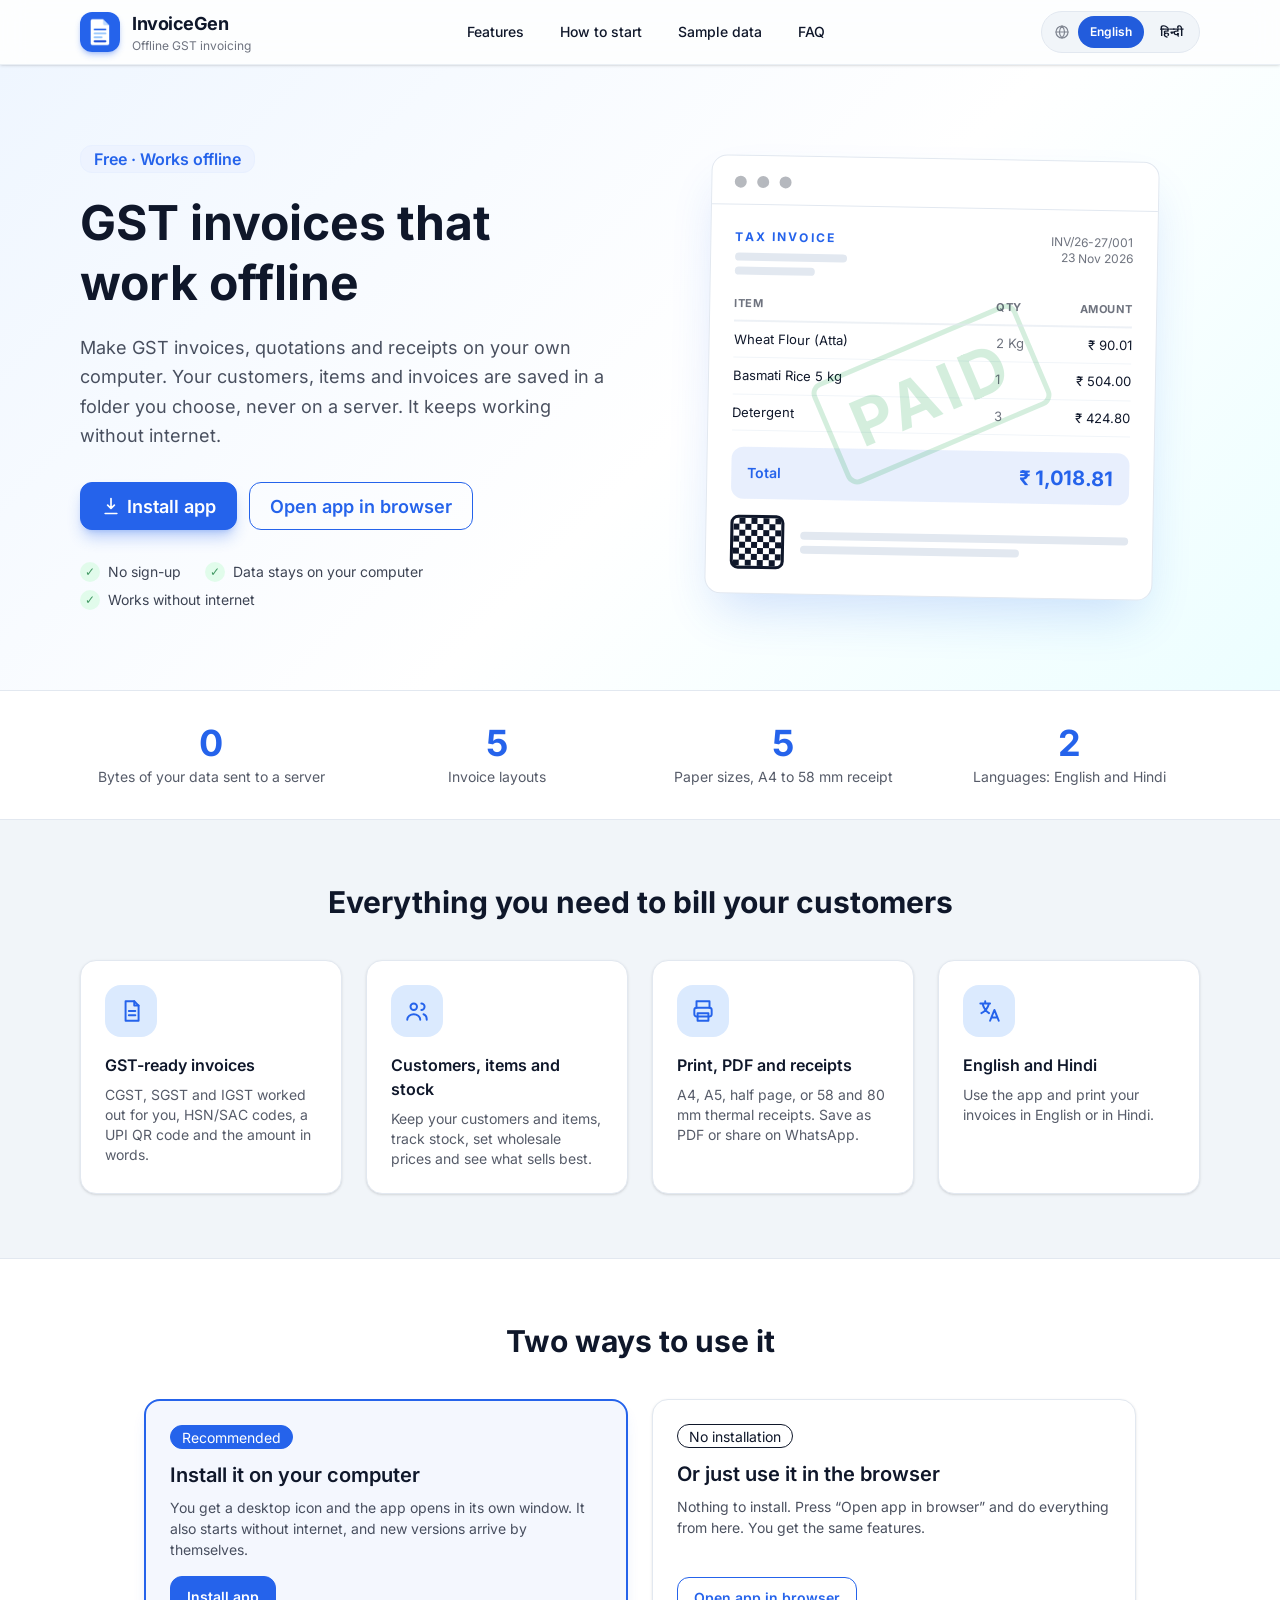
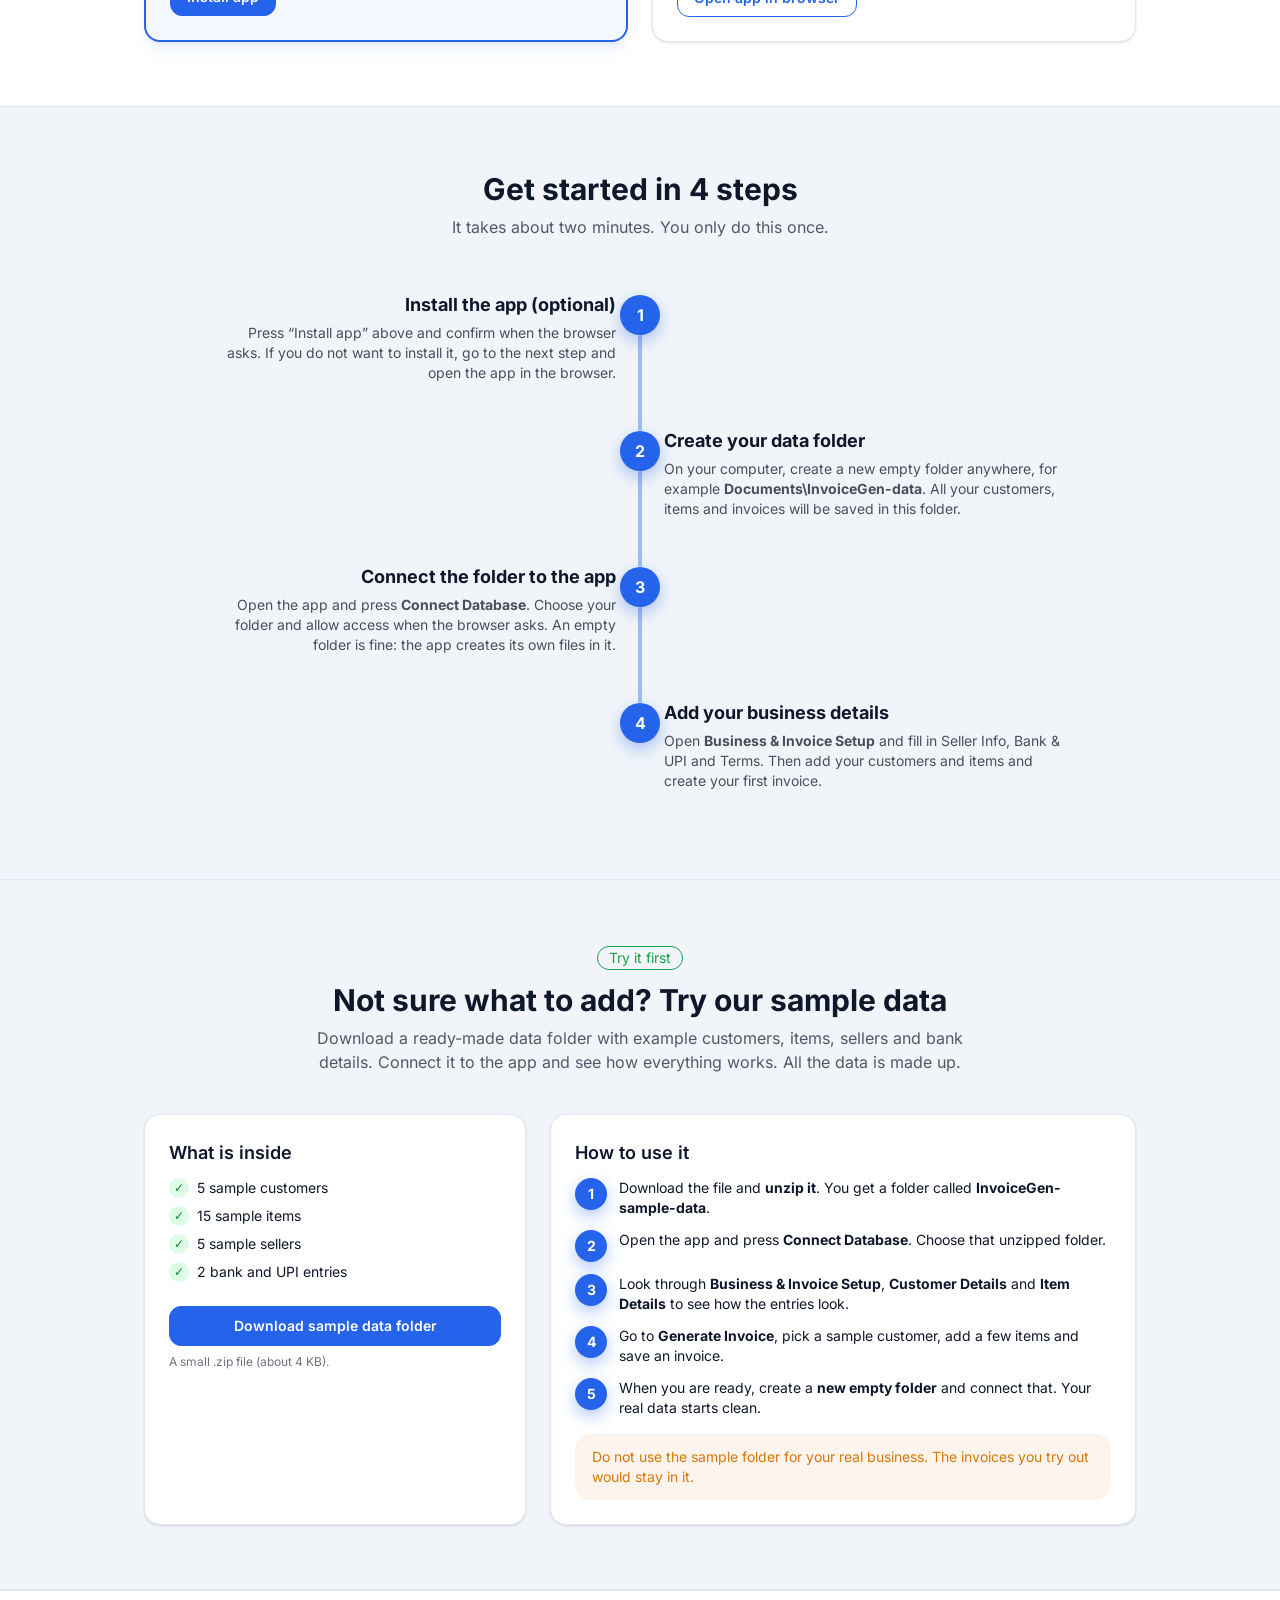
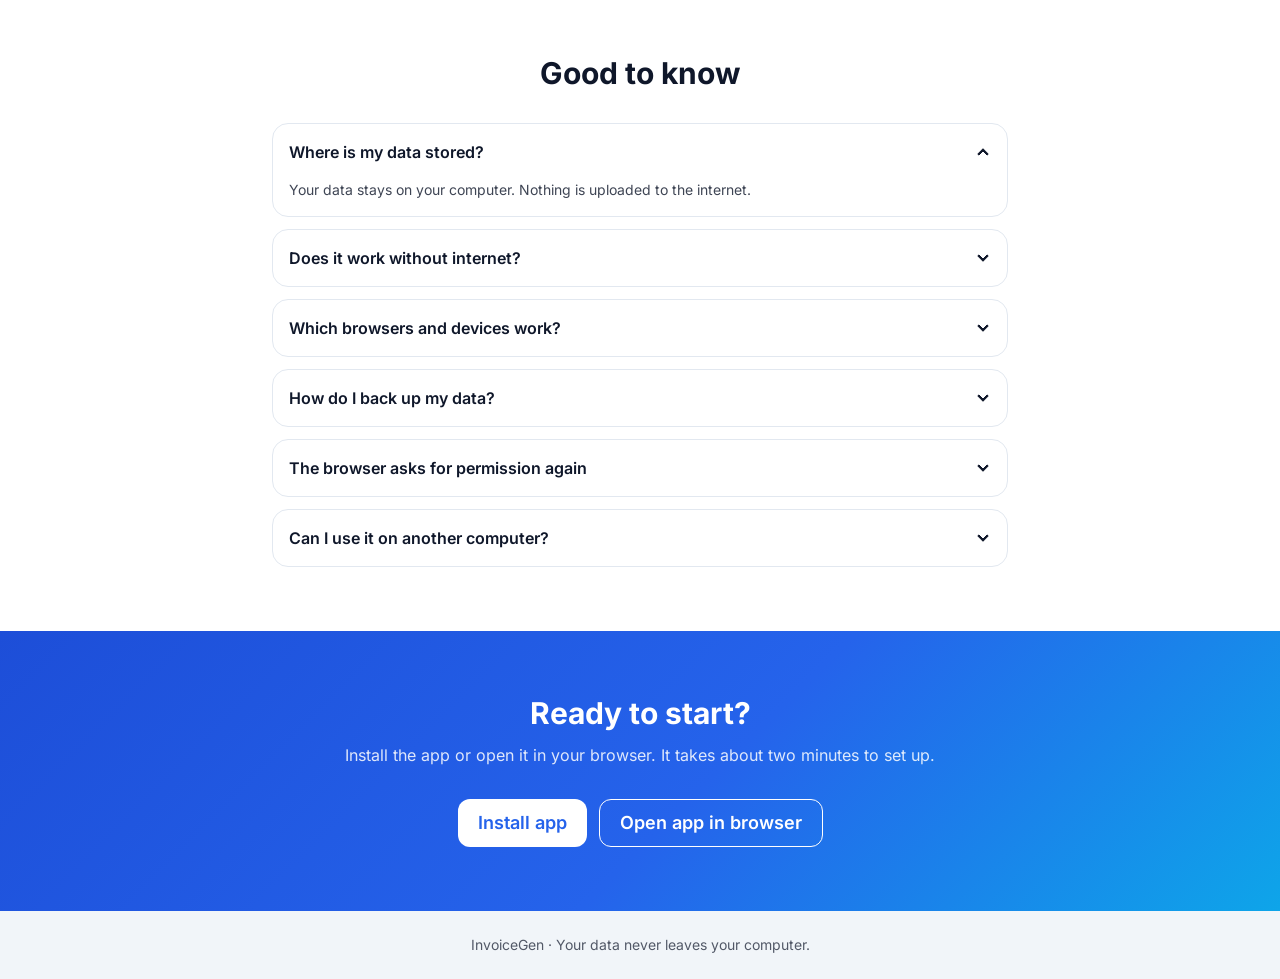
==== commit 8ed355d6: "Add downloadable sample data and guide section; tidy invoice settings bar; update README Co-Authored" ====
--- a/index.html
+++ b/index.html
@@ -32,6 +32,7 @@
       <nav class="hidden items-center gap-1 text-sm font-medium md:flex" aria-label="Sections">
         <a class="rounded-full px-4 py-2 transition hover:bg-primary/10 hover:text-primary" href="#features" data-t="navFeatures">Features</a>
         <a class="rounded-full px-4 py-2 transition hover:bg-primary/10 hover:text-primary" href="#steps" data-t="navSteps">How to start</a>
+        <a class="rounded-full px-4 py-2 transition hover:bg-primary/10 hover:text-primary" href="#sample" data-t="navSample">Sample data</a>
         <a class="rounded-full px-4 py-2 transition hover:bg-primary/10 hover:text-primary" href="#faq" data-t="navFaq">FAQ</a>
       </nav>
 
@@ -197,6 +198,41 @@
       </ul>
     </section>
 
+    <!-- Sample data -->
+    <section id="sample" class="scroll-mt-20 border-y border-base-300 bg-base-200">
+      <div class="mx-auto w-full max-w-5xl px-4 py-16">
+        <div class="text-center">
+          <span class="badge badge-success badge-outline" data-t="sampleBadge">Try it first</span>
+          <h2 class="mt-3 text-3xl font-extrabold" data-t="sampleTitle">Not sure what to add? Try our sample data</h2>
+          <p class="mx-auto mt-2 max-w-2xl opacity-70" data-t="sampleSub">Download a ready-made data folder with example customers, items, sellers and bank details. Connect it to the app and see how everything works. All the data is made up.</p>
+        </div>
+        <div class="mt-10 grid gap-6 lg:grid-cols-5">
+          <div class="card border border-base-300 bg-base-100 shadow-sm lg:col-span-2"><div class="card-body">
+            <h3 class="card-title" data-t="sampleBoxTitle">What is inside</h3>
+            <ul class="mt-1 space-y-2 text-sm">
+              <li class="flex items-center gap-2"><span class="lp-tick">&#10003;</span><span data-t="sampleIn1">5 sample customers</span></li>
+              <li class="flex items-center gap-2"><span class="lp-tick">&#10003;</span><span data-t="sampleIn2">15 sample items</span></li>
+              <li class="flex items-center gap-2"><span class="lp-tick">&#10003;</span><span data-t="sampleIn3">5 sample sellers</span></li>
+              <li class="flex items-center gap-2"><span class="lp-tick">&#10003;</span><span data-t="sampleIn4">2 bank and UPI entries</span></li>
+            </ul>
+            <div class="card-actions mt-4"><a class="btn btn-primary w-full" href="sample-data/InvoiceGen-sample-data.zip" download data-t="sampleBtn">Download sample data folder</a></div>
+            <p class="text-xs opacity-60" data-t="sampleNote">A small .zip file (about 4 KB).</p>
+          </div></div>
+          <div class="card border border-base-300 bg-base-100 shadow-sm lg:col-span-3"><div class="card-body">
+            <h3 class="card-title" data-t="sampleHowTitle">How to use it</h3>
+            <ol class="mt-1 space-y-3 text-sm">
+              <li class="flex gap-3"><span class="lp-num !h-8 !w-8 shrink-0 text-sm">1</span><span data-t="sampleH1">Download the file and <b>unzip it</b>. You get a folder called <b>InvoiceGen-sample-data</b>.</span></li>
+              <li class="flex gap-3"><span class="lp-num !h-8 !w-8 shrink-0 text-sm">2</span><span data-t="sampleH2">Open the app and press <b>Connect Database</b>. Choose that unzipped folder.</span></li>
+              <li class="flex gap-3"><span class="lp-num !h-8 !w-8 shrink-0 text-sm">3</span><span data-t="sampleH3">Look through <b>Business &amp; Invoice Setup</b>, <b>Customer Details</b> and <b>Item Details</b> to see how the entries look.</span></li>
+              <li class="flex gap-3"><span class="lp-num !h-8 !w-8 shrink-0 text-sm">4</span><span data-t="sampleH4">Go to <b>Generate Invoice</b>, pick a sample customer, add a few items and save an invoice.</span></li>
+              <li class="flex gap-3"><span class="lp-num !h-8 !w-8 shrink-0 text-sm">5</span><span data-t="sampleH5">When you are ready, create a <b>new empty folder</b> and connect that. Your real data starts clean.</span></li>
+            </ol>
+            <div role="alert" class="alert alert-warning alert-soft mt-2 text-sm"><span data-t="sampleWarn">Do not use the sample folder for your real business. The invoices you try out would stay in it.</span></div>
+          </div></div>
+        </div>
+      </div>
+    </section>
+
     <!-- Good to know -->
     <section id="faq" class="scroll-mt-16 border-t border-base-300 bg-base-100">
       <div class="mx-auto w-full max-w-3xl px-4 py-16">
